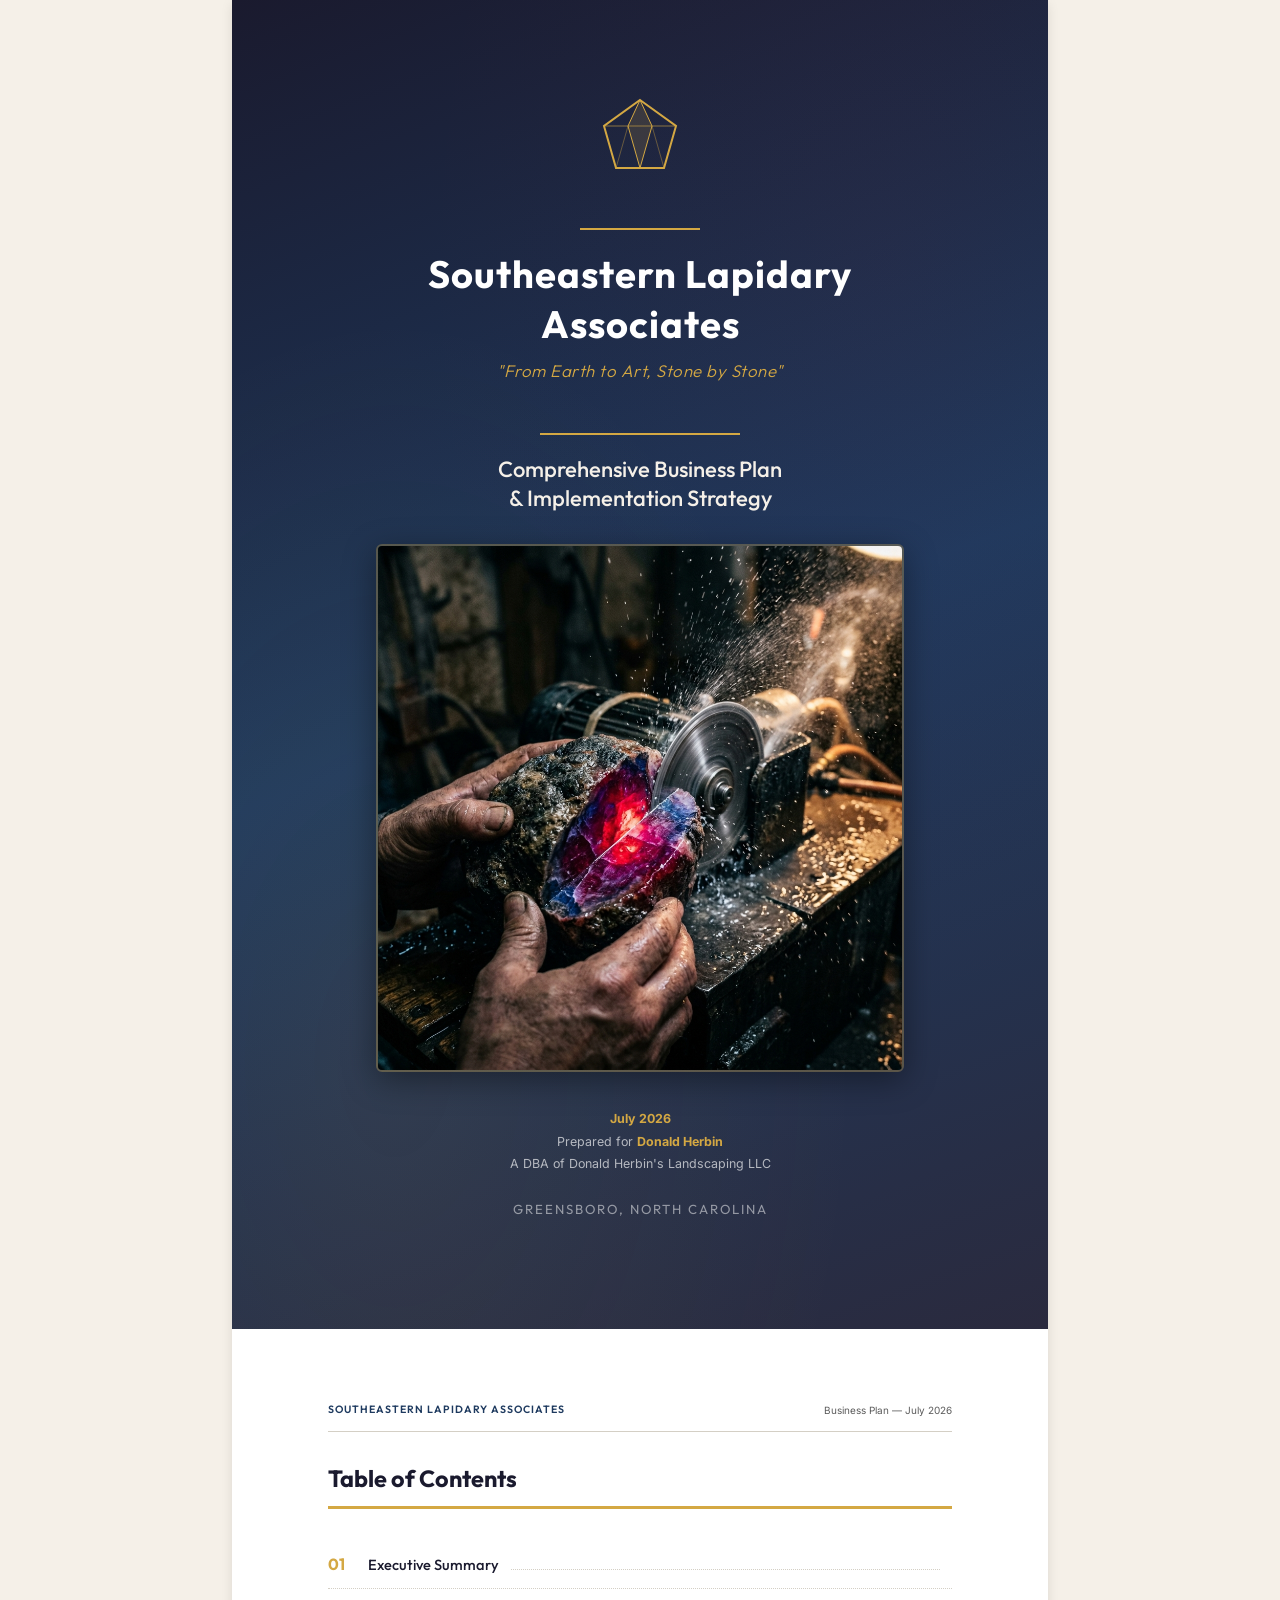
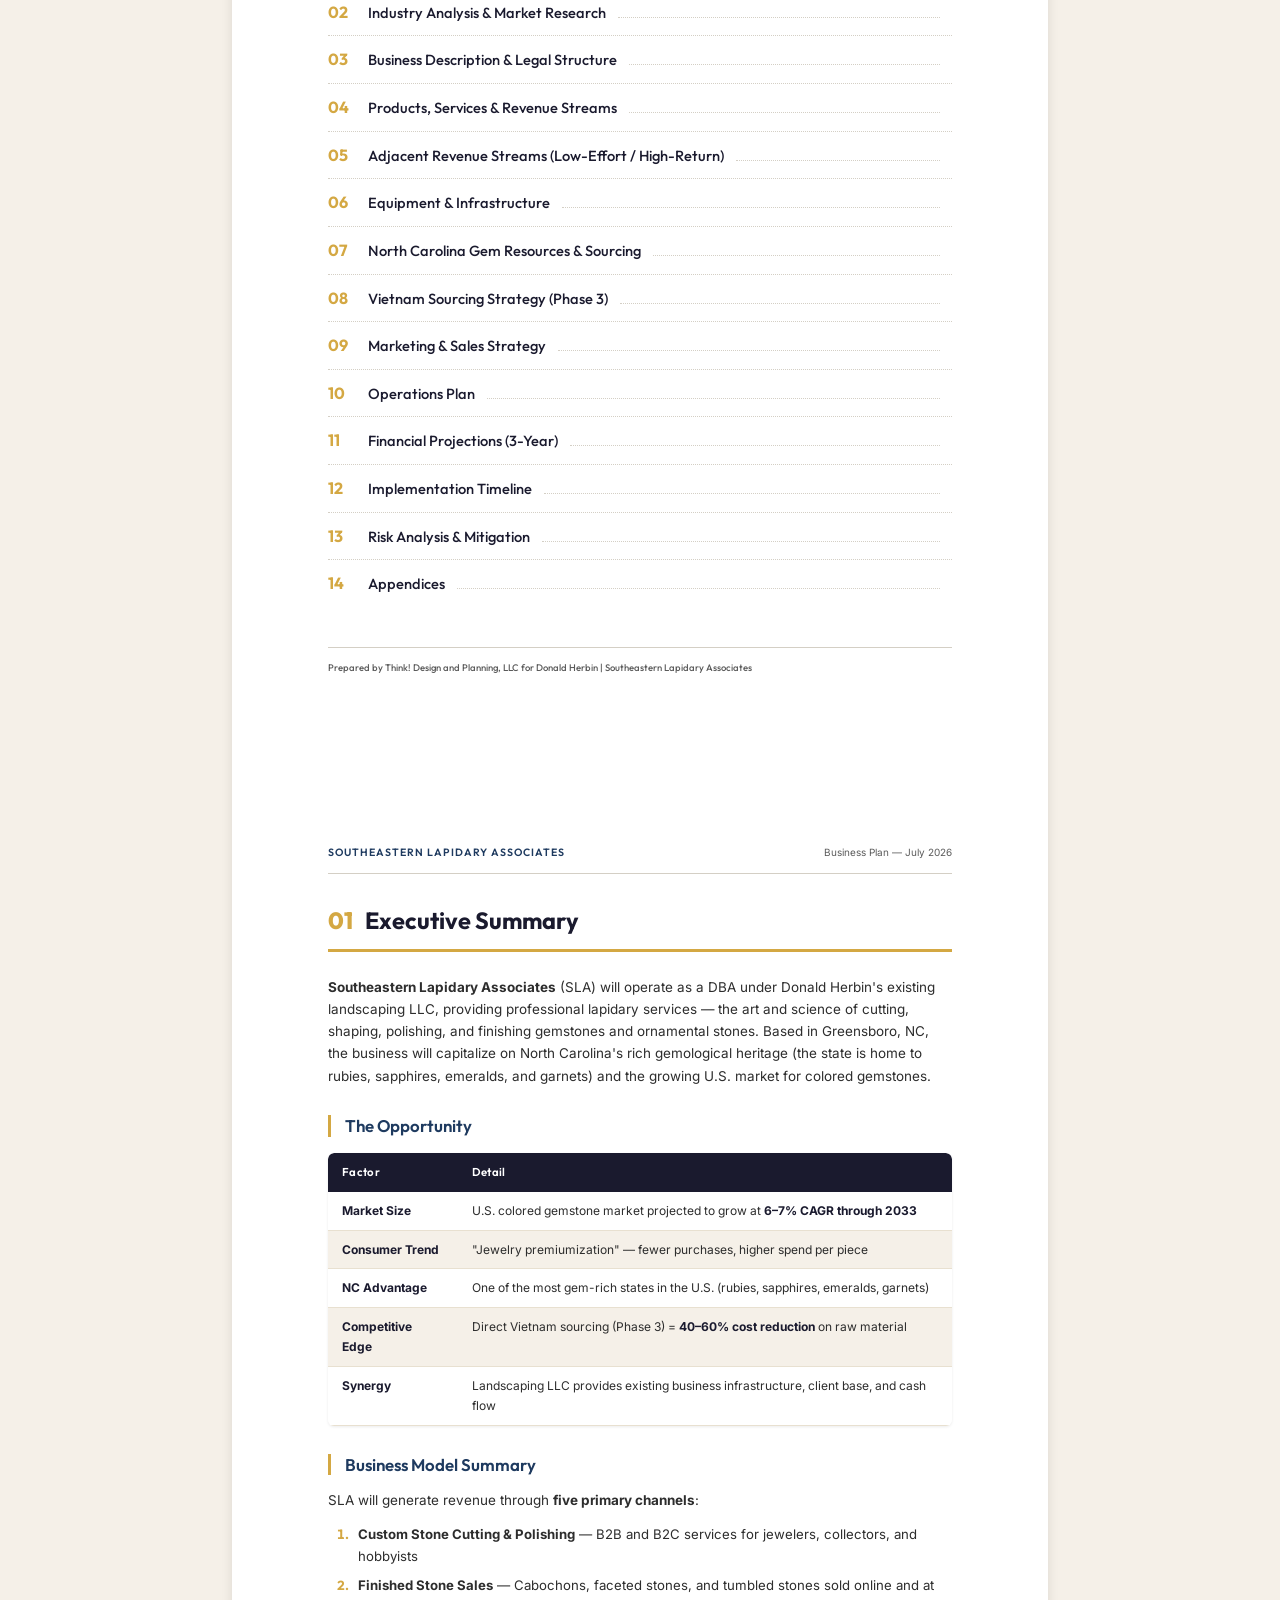
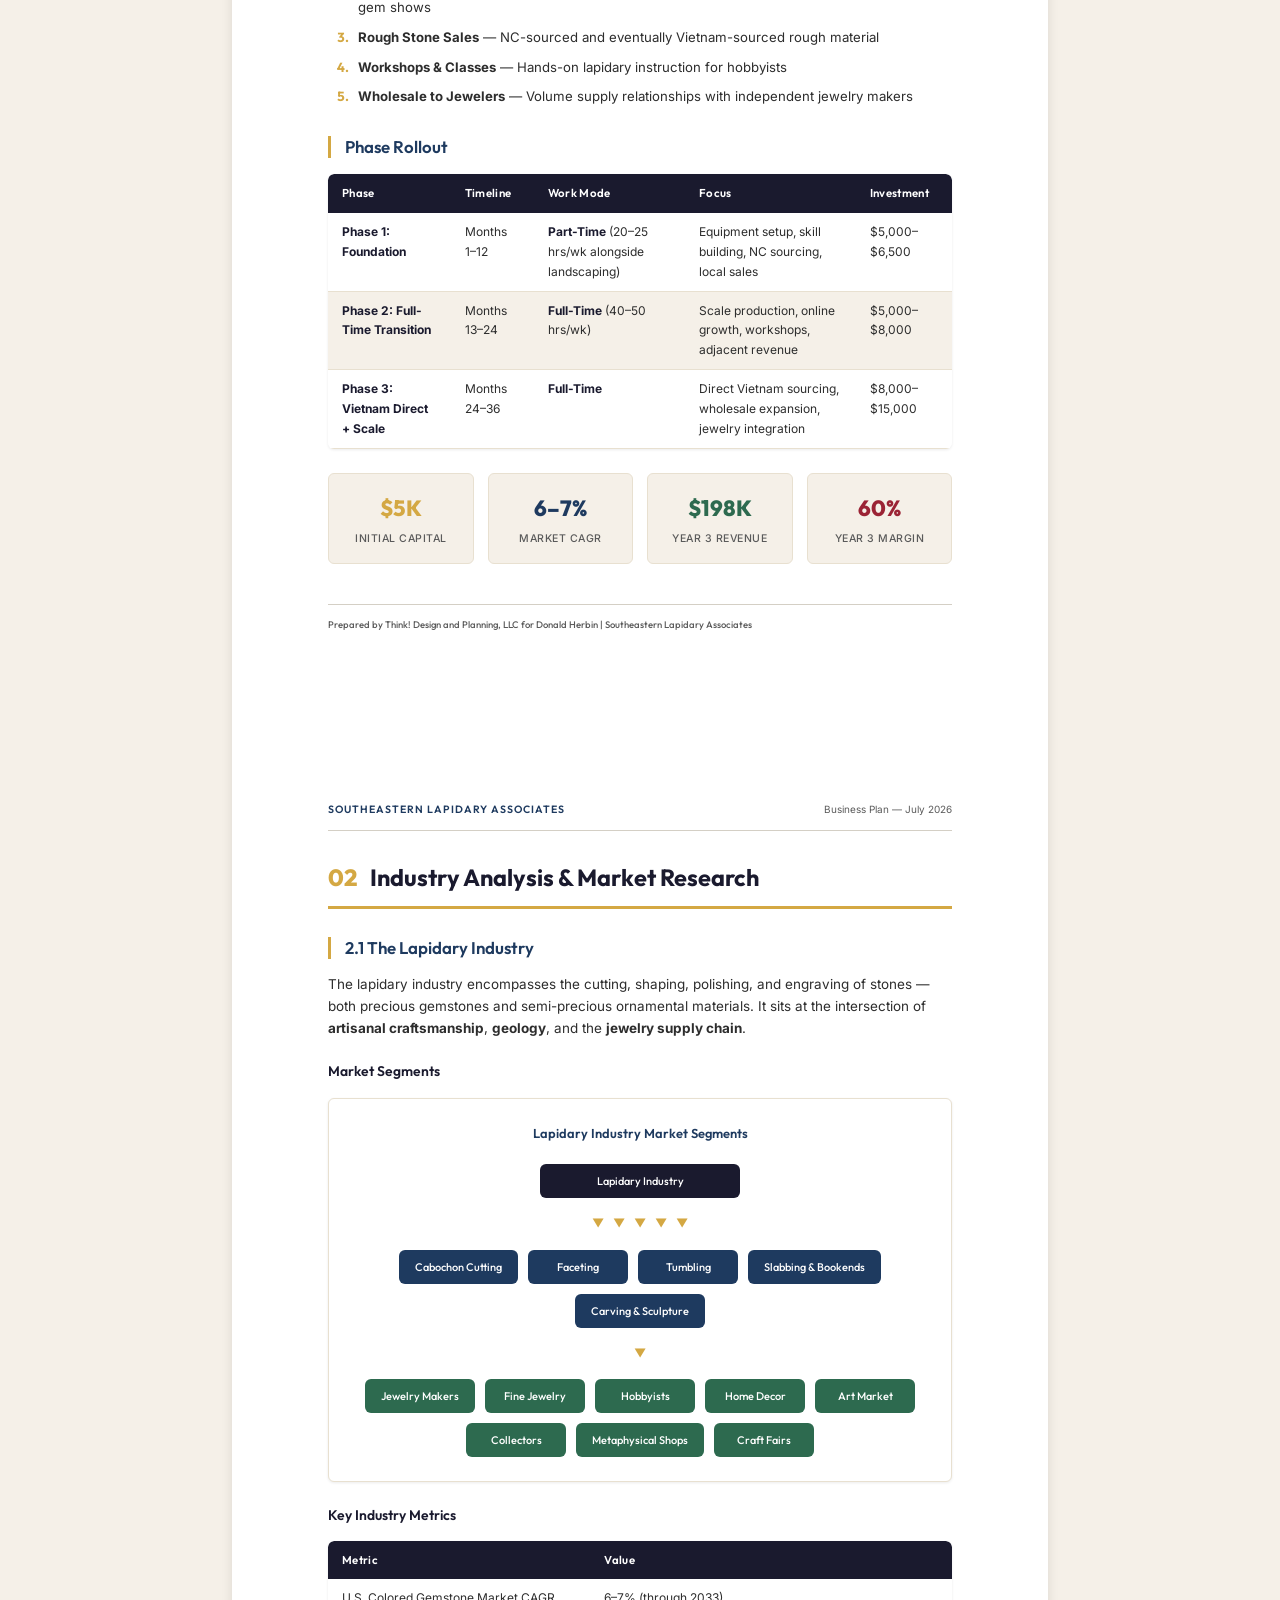
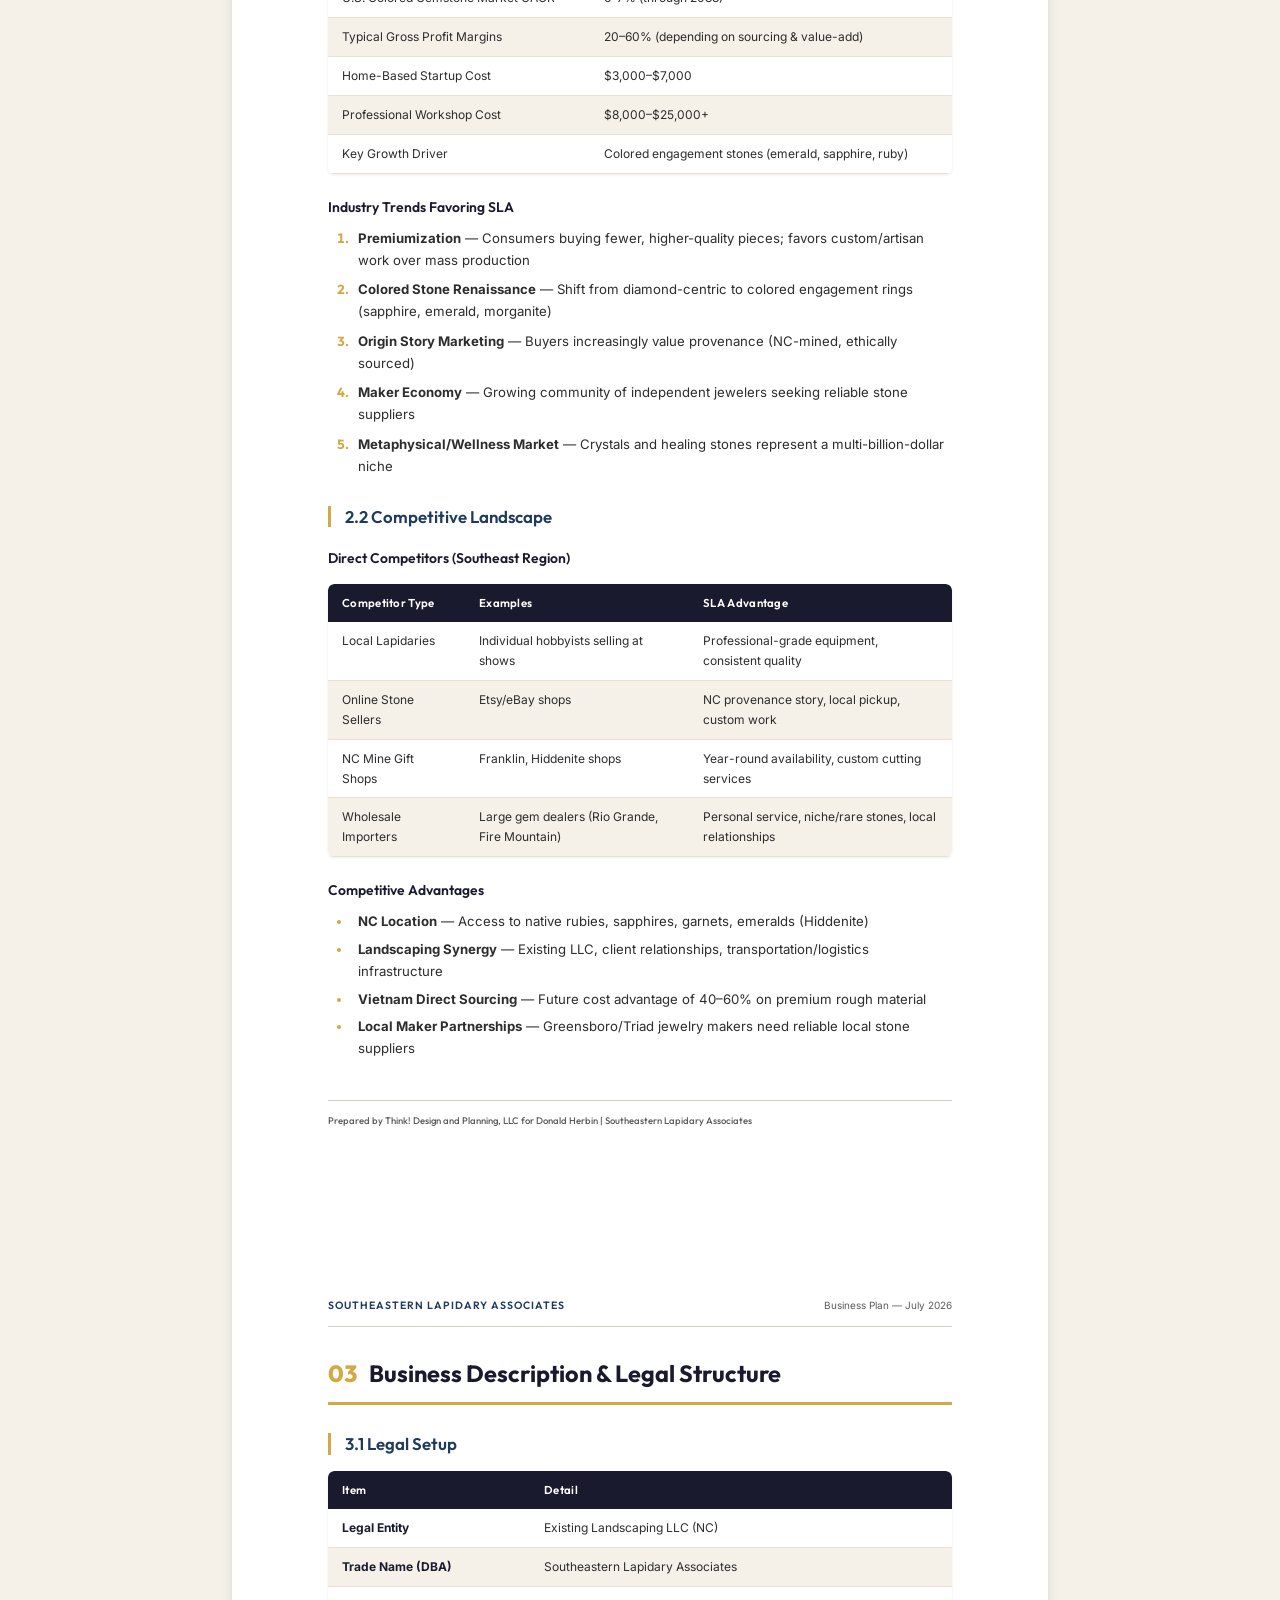
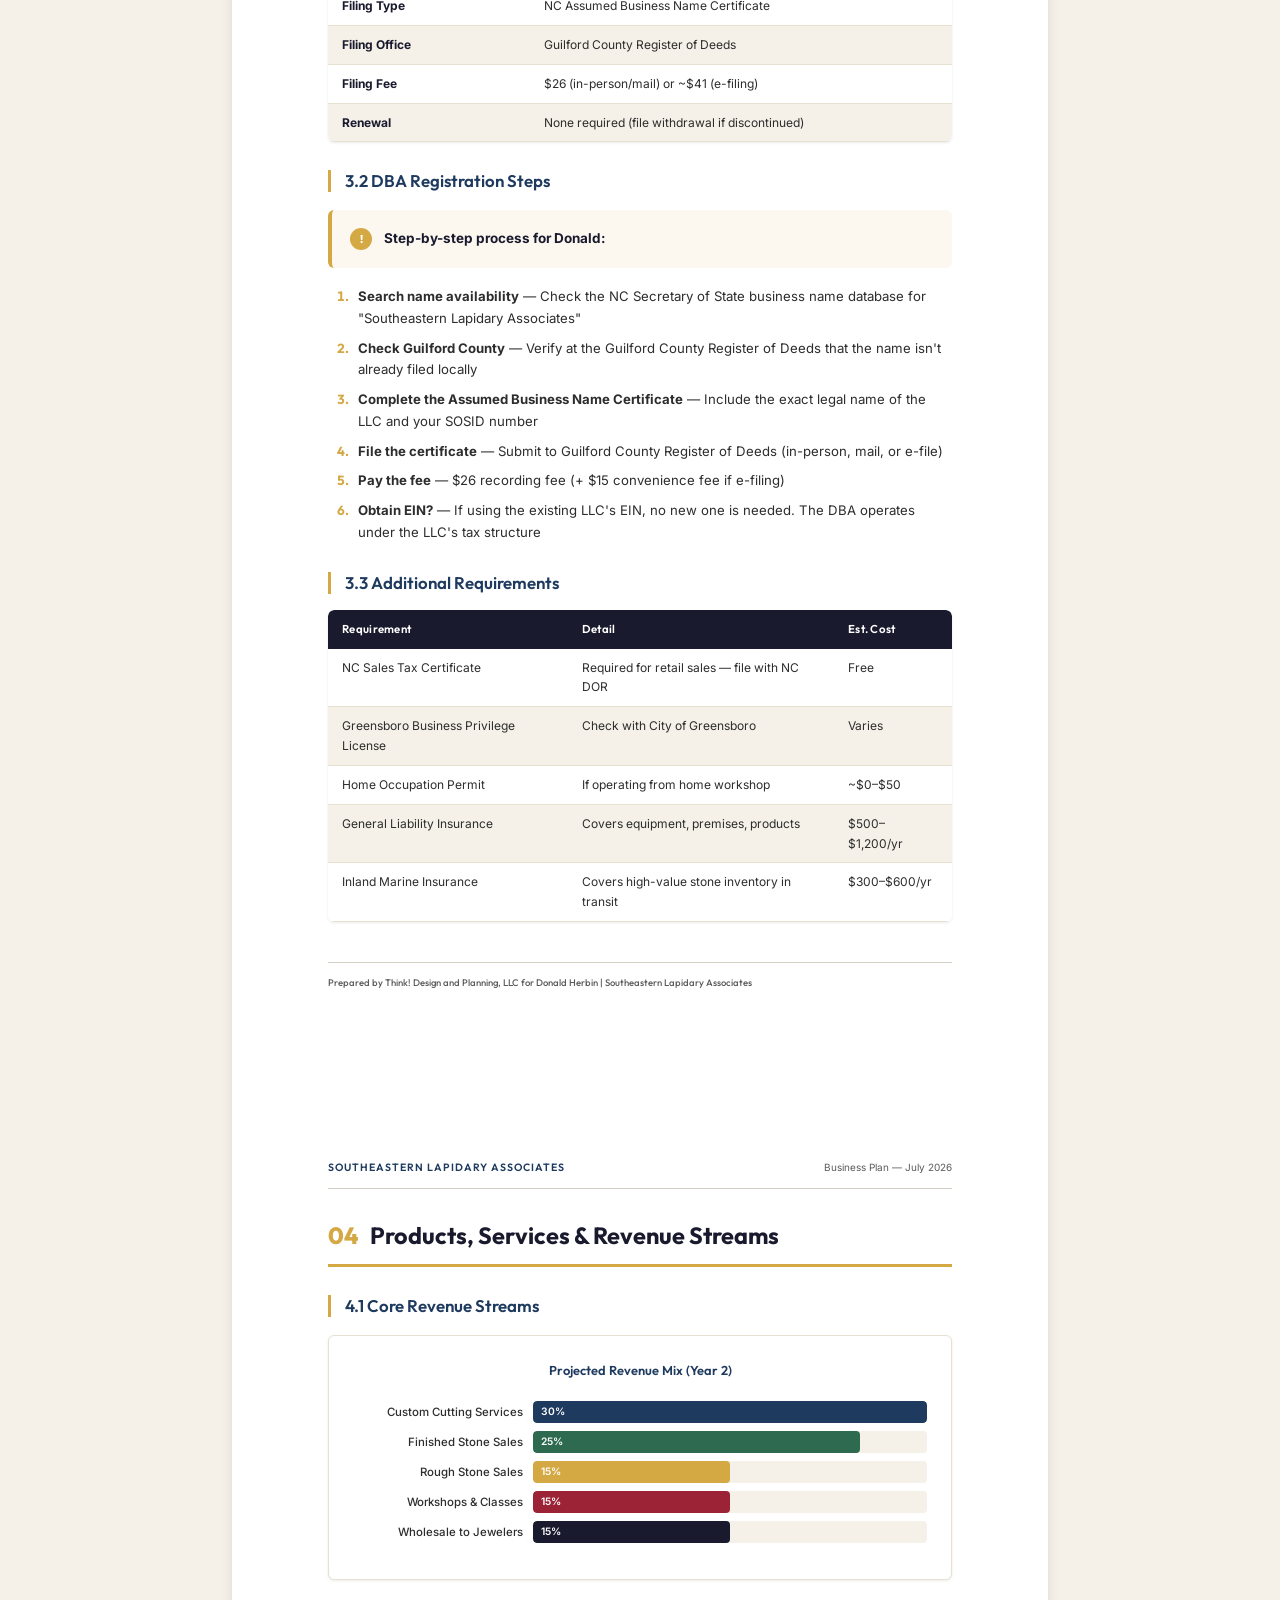
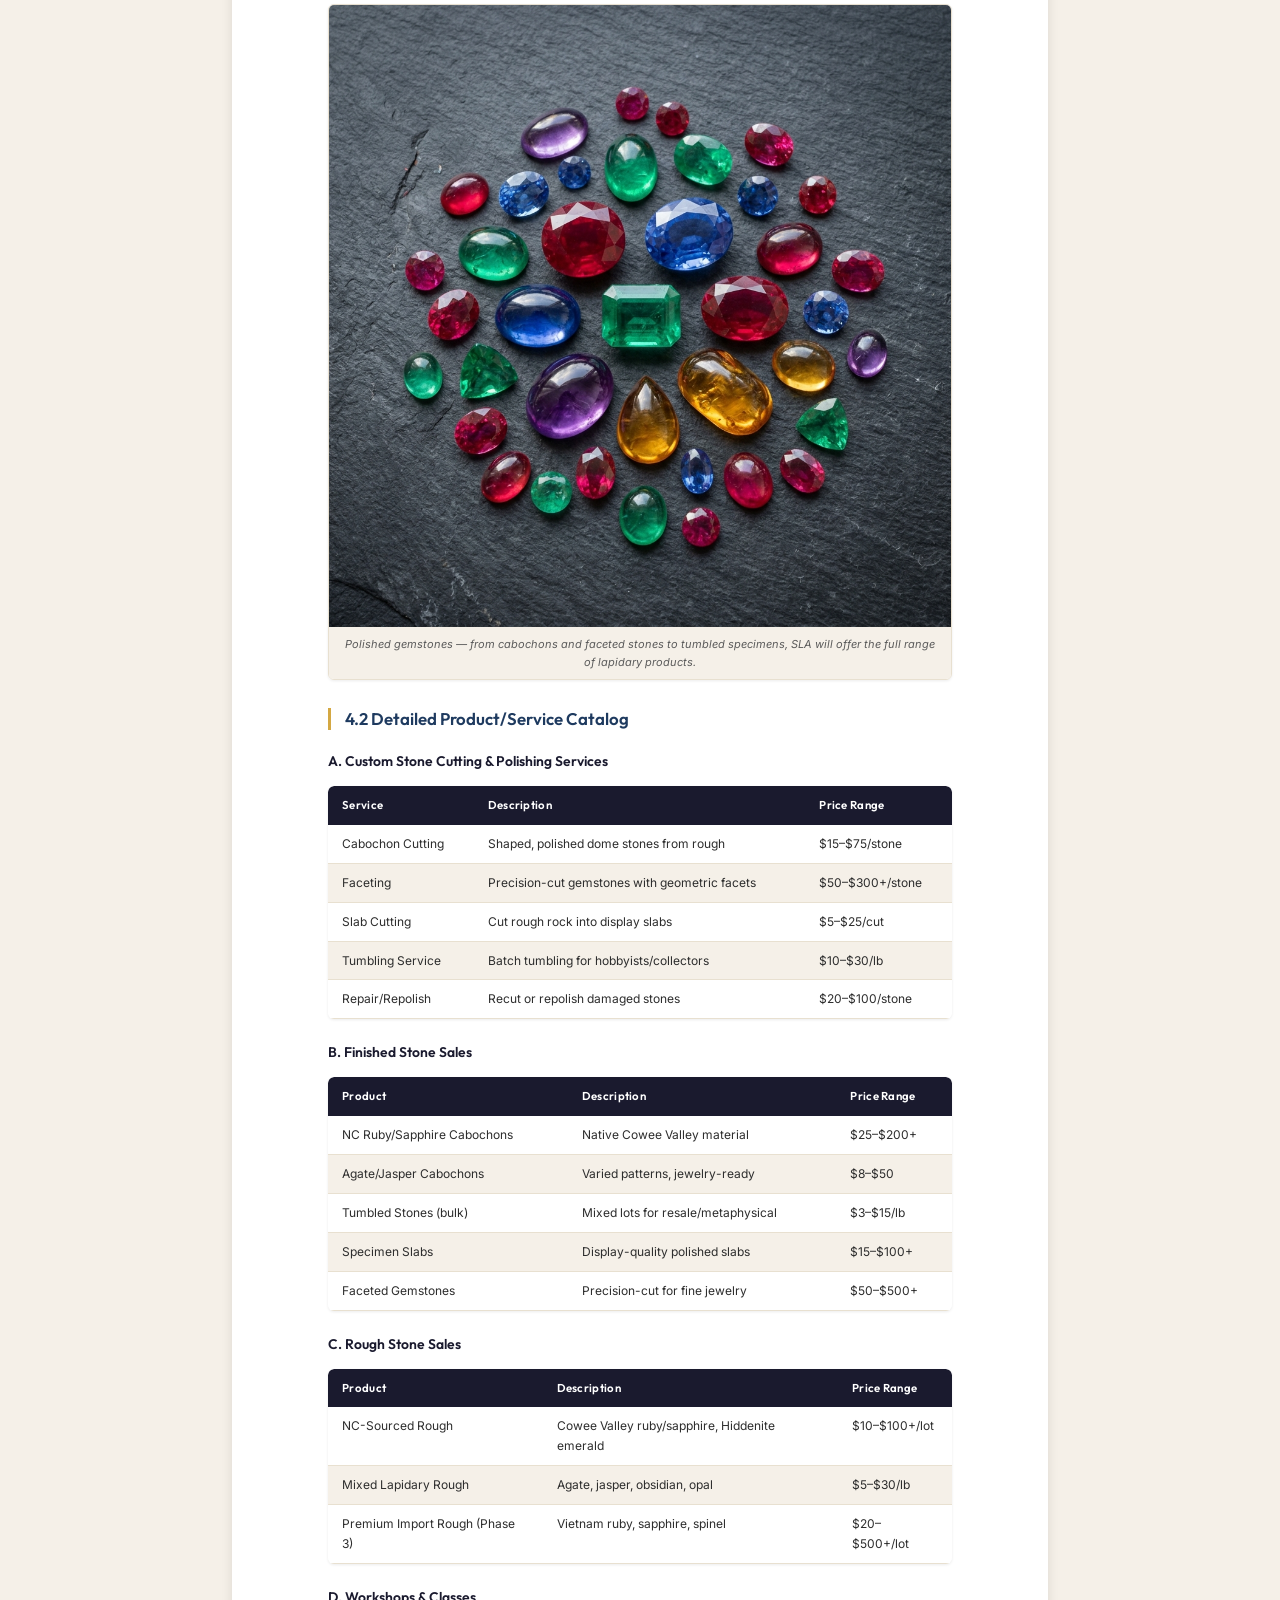
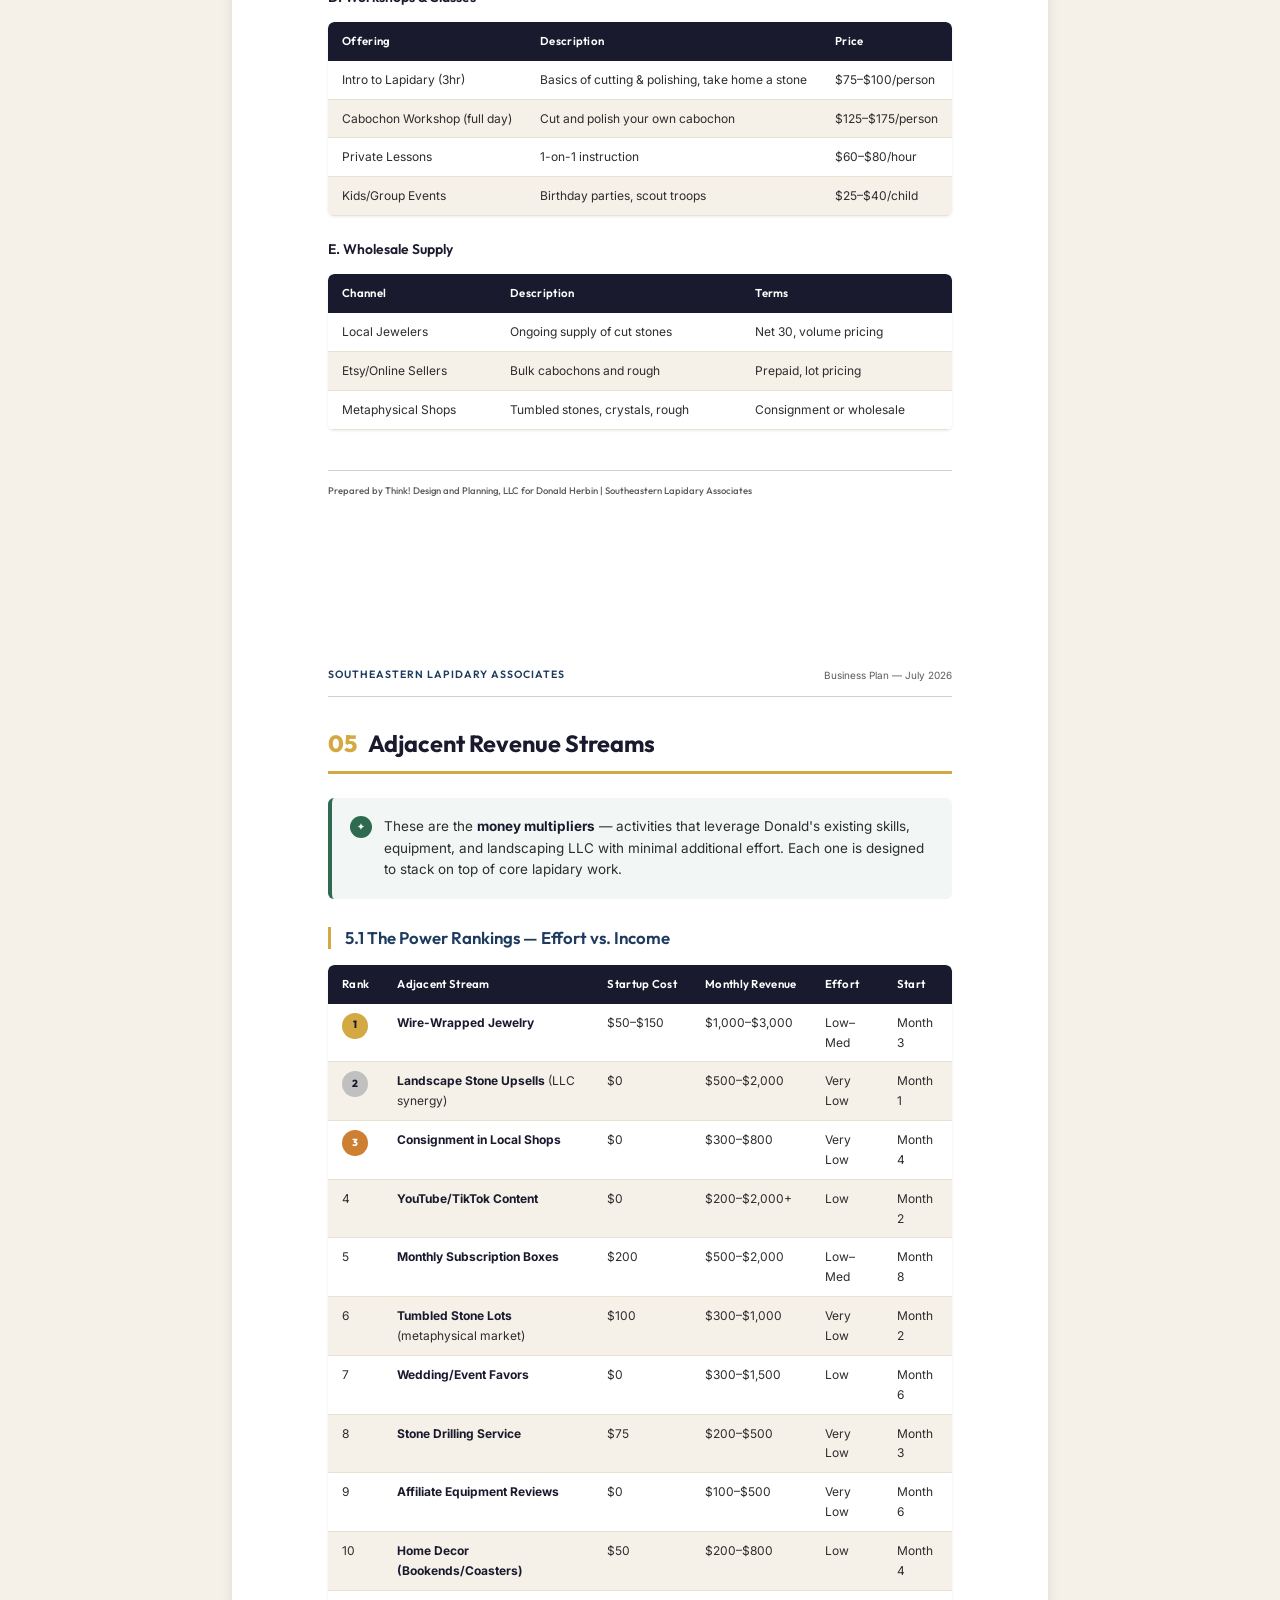
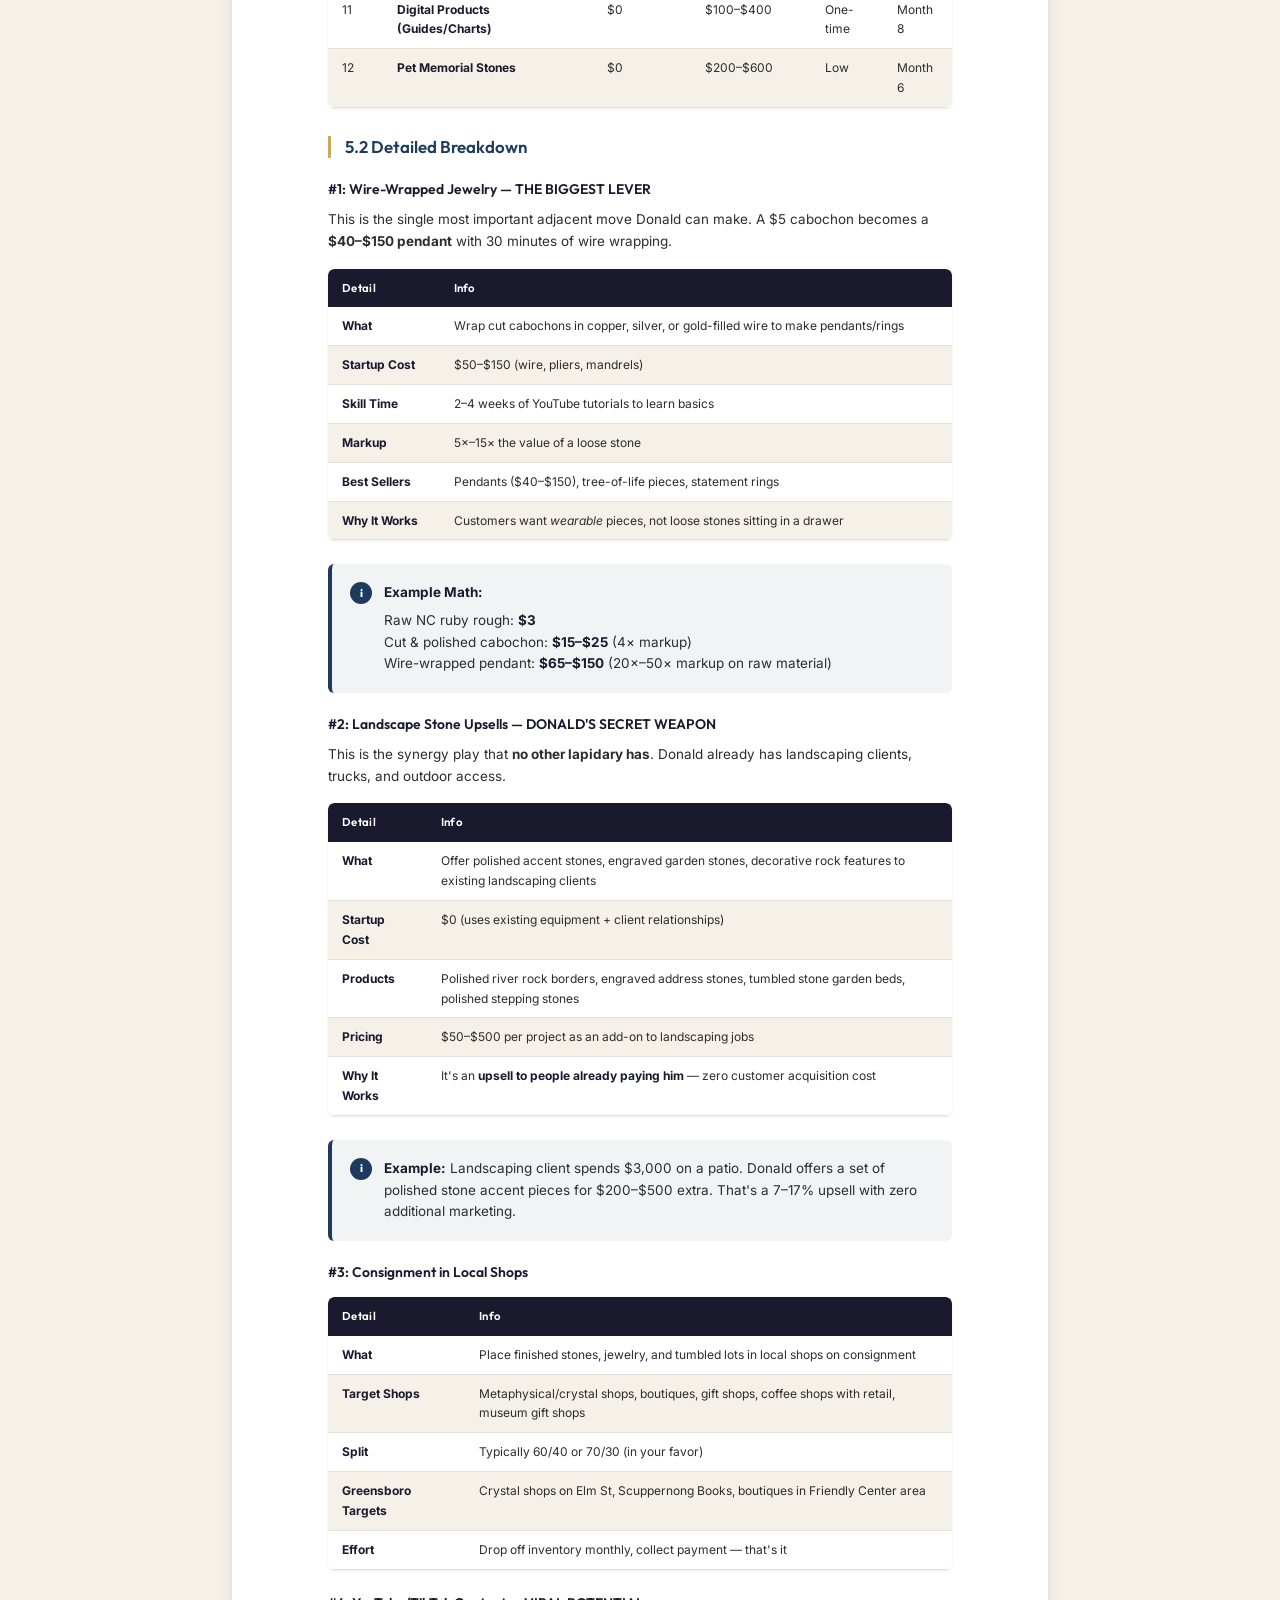
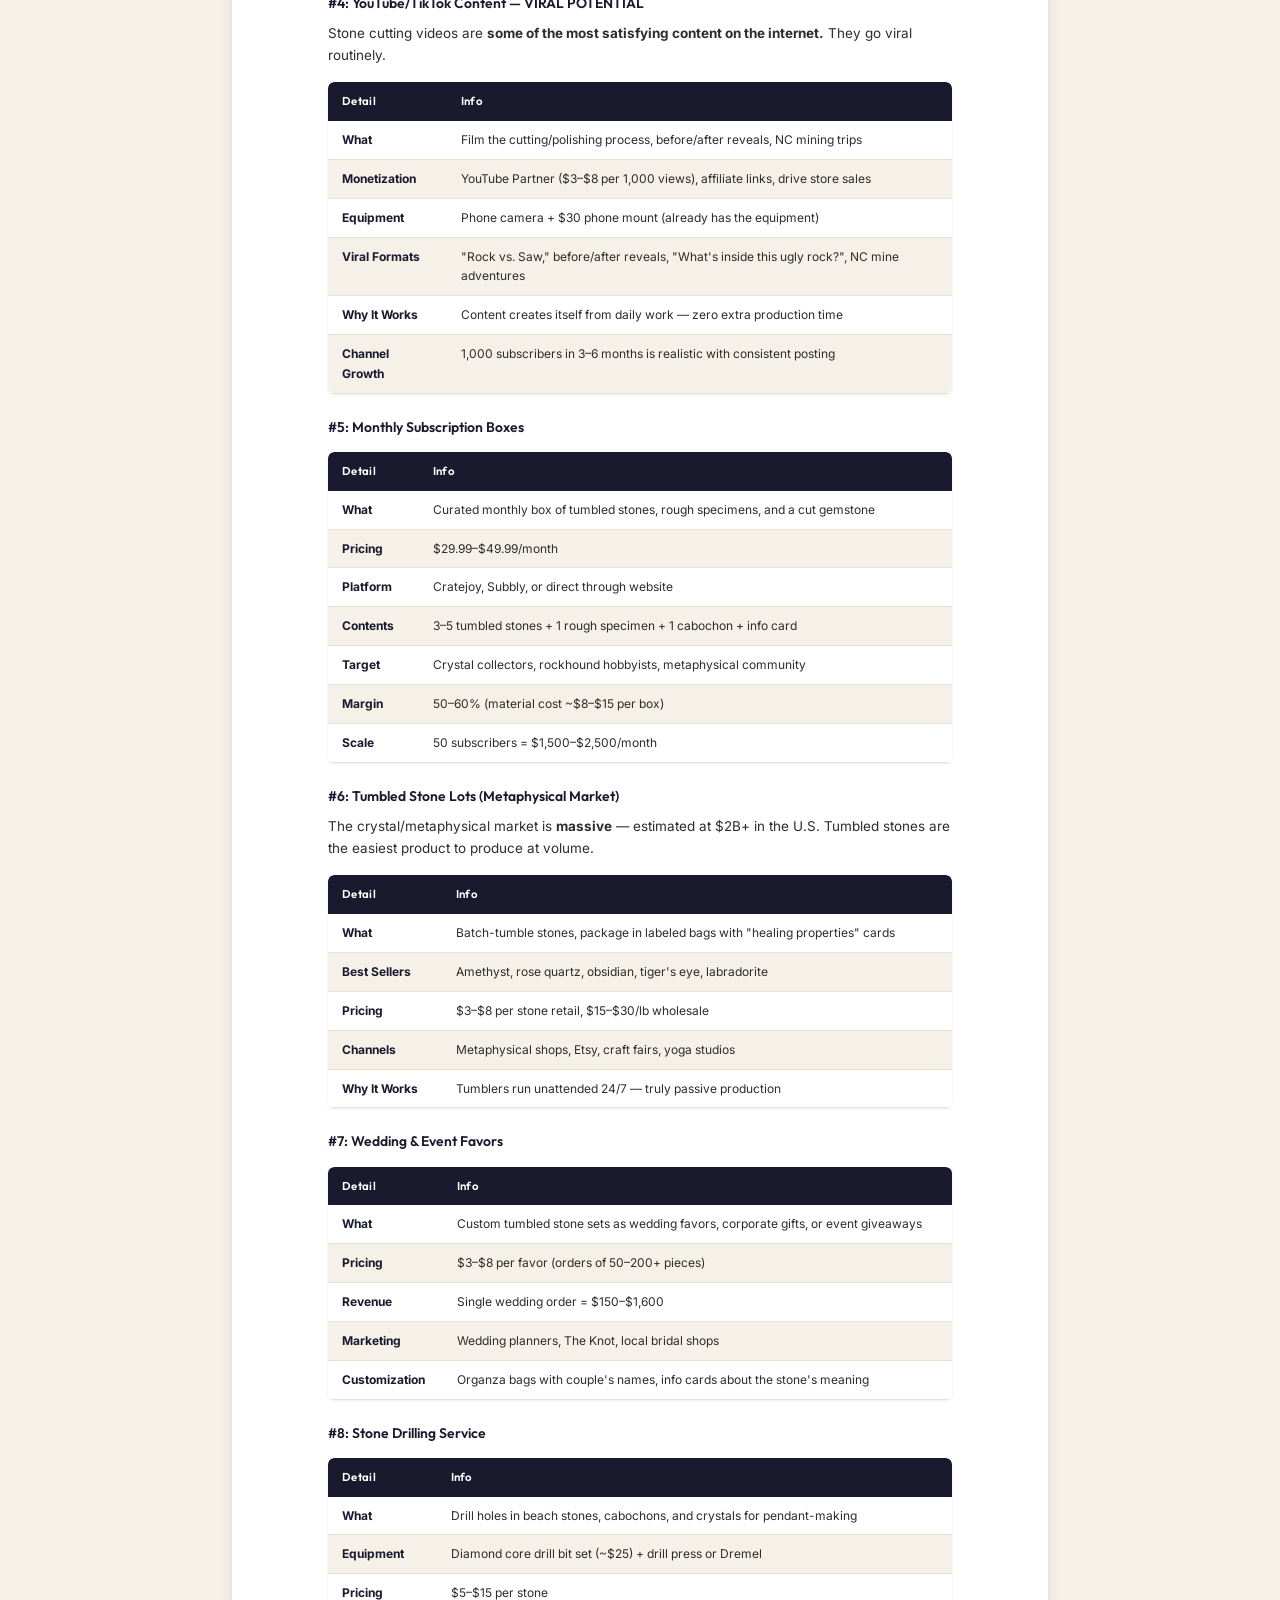
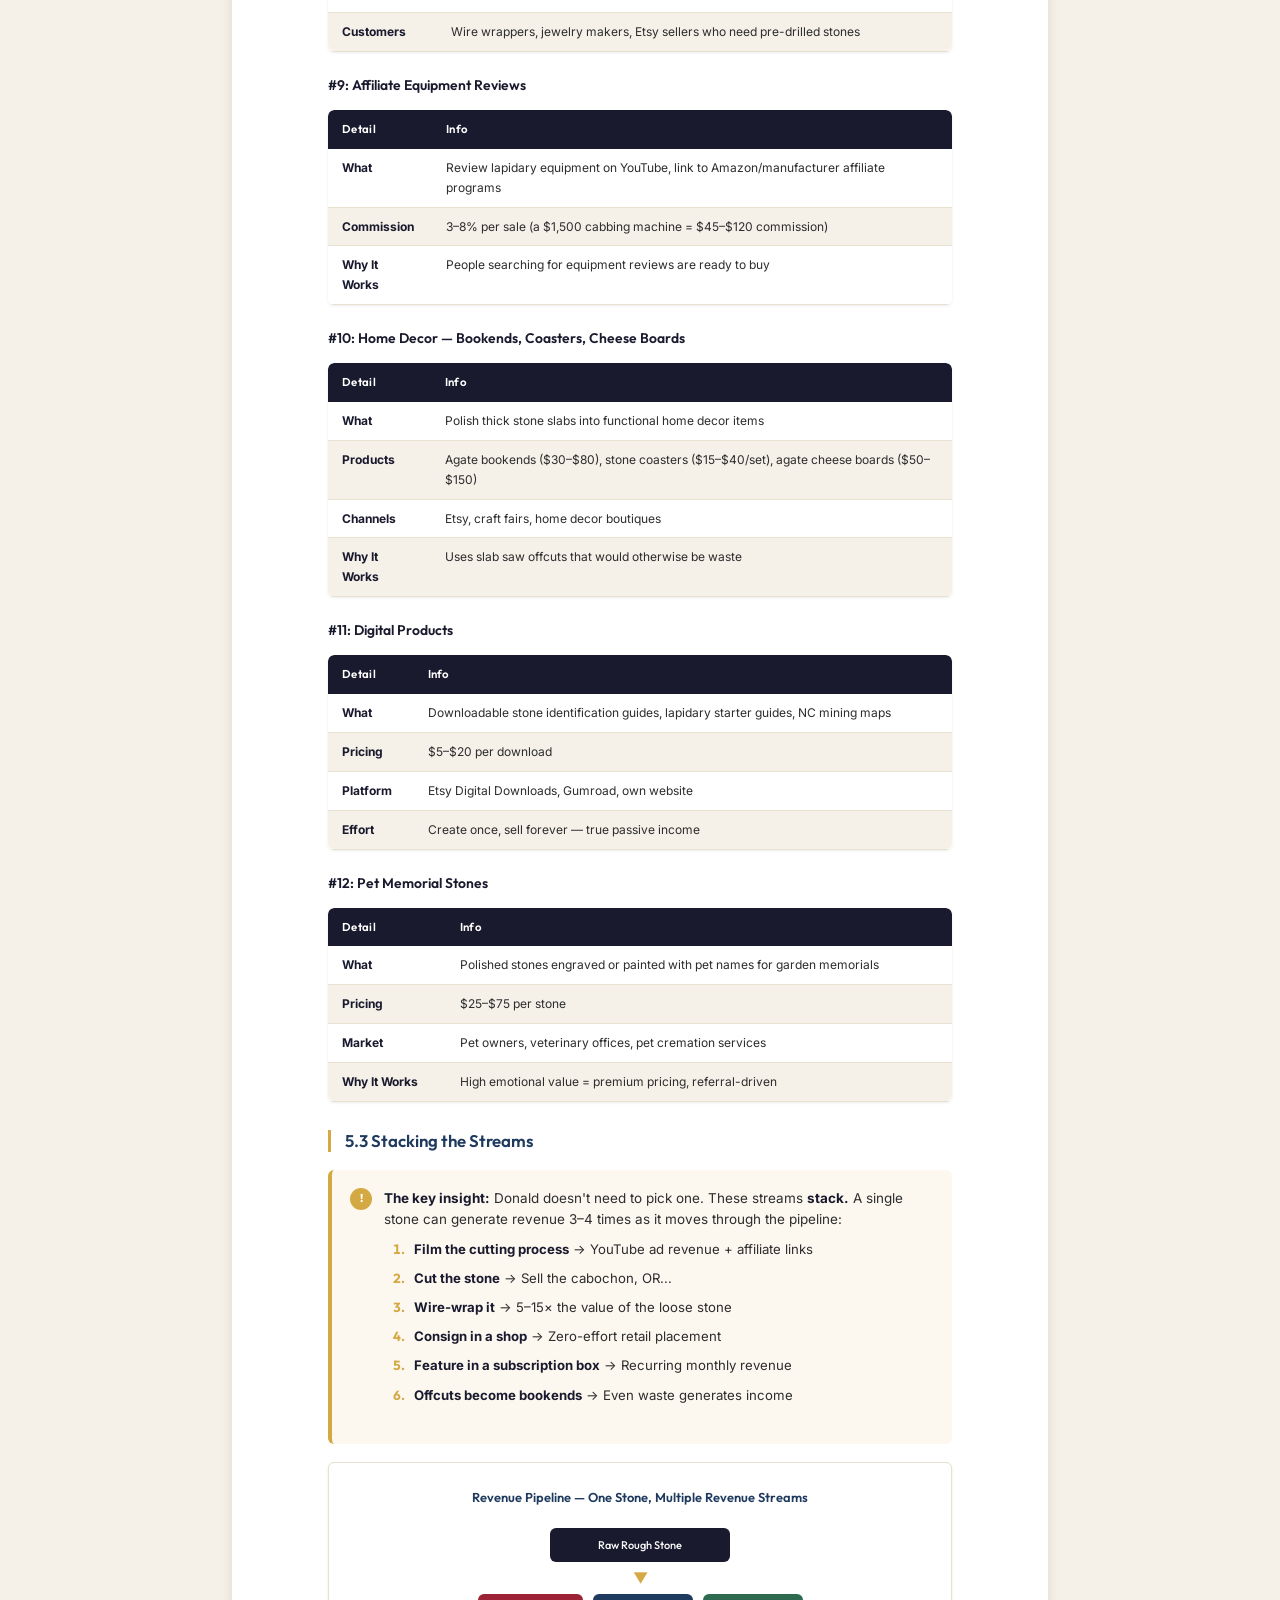
==== business-plan-document.html @ 98638608 "SLA V2: Full e-commerce platform with stone shop, merch store, trilingual i18n (EN/ES/VI), video her" ====
<!DOCTYPE html>
<html lang="en">
<head>
<meta charset="UTF-8">
<meta name="viewport" content="width=device-width, initial-scale=1.0">
<title>Southeastern Lapidary Associates — Comprehensive Business Plan</title>
<link rel="preconnect" href="https://fonts.googleapis.com">
<link rel="preconnect" href="https://fonts.gstatic.com" crossorigin>
<link href="https://fonts.googleapis.com/css2?family=Outfit:wght@300;400;500;600;700;800&family=Inter:wght@300;400;500;600;700&display=swap" rel="stylesheet">
<style>
/* ============================================================
   DESIGN TOKENS
   ============================================================ */
:root {
  --color-charcoal: #1a1a2e;
  --color-charcoal-light: #2a2a3e;
  --color-gold: #d4a843;
  --color-gold-light: #e8c96a;
  --color-gold-muted: rgba(212,168,67,0.12);
  --color-ruby: #9b2335;
  --color-ruby-light: #c73e52;
  --color-emerald: #2d6a4f;
  --color-emerald-light: #40916c;
  --color-sapphire: #1e3a5f;
  --color-sapphire-light: #2c5282;
  --color-cream: #f5f0e8;
  --color-cream-dark: #e8e0d0;
  --color-text: #2d2d2d;
  --color-text-light: #5a5a5a;
  --color-white: #ffffff;
  --color-border: #d4cfc5;
  --font-heading: 'Outfit', sans-serif;
  --font-body: 'Inter', sans-serif;
  --radius: 6px;
  --shadow-sm: 0 1px 3px rgba(0,0,0,0.08);
  --shadow-md: 0 4px 12px rgba(0,0,0,0.1);
}

/* ============================================================
   RESET & BASE
   ============================================================ */
*, *::before, *::after { box-sizing: border-box; margin: 0; padding: 0; }

html {
  font-size: 11pt;
  -webkit-print-color-adjust: exact;
  print-color-adjust: exact;
}

body {
  font-family: var(--font-body);
  color: var(--color-text);
  background: var(--color-cream);
  line-height: 1.65;
  counter-reset: page-counter;
}

/* ============================================================
   PAGE CONTAINER (screen)
   ============================================================ */
.page-container {
  max-width: 8.5in;
  margin: 0 auto;
  background: var(--color-white);
  box-shadow: var(--shadow-md);
}

/* ============================================================
   COVER PAGE
   ============================================================ */
.cover-page {
  min-height: 100vh;
  display: flex;
  flex-direction: column;
  justify-content: center;
  align-items: center;
  background: linear-gradient(160deg, var(--color-charcoal) 0%, var(--color-sapphire) 50%, var(--color-charcoal-light) 100%);
  color: var(--color-white);
  text-align: center;
  padding: 1in;
  position: relative;
  overflow: hidden;
}

.cover-page::before {
  content: '';
  position: absolute;
  top: 0; left: 0; right: 0; bottom: 0;
  background: 
    radial-gradient(ellipse at 20% 80%, rgba(212,168,67,0.08) 0%, transparent 50%),
    radial-gradient(ellipse at 80% 20%, rgba(155,35,53,0.06) 0%, transparent 50%);
  pointer-events: none;
}

.cover-diamond {
  width: 80px;
  height: 80px;
  margin-bottom: 32px;
  position: relative;
  z-index: 1;
}

.cover-diamond svg {
  width: 100%;
  height: 100%;
}

.cover-line {
  width: 120px;
  height: 2px;
  background: var(--color-gold);
  margin: 20px auto;
  position: relative;
  z-index: 1;
}

.cover-line-wide {
  width: 200px;
}

.cover-company {
  font-family: var(--font-heading);
  font-size: 2.6rem;
  font-weight: 700;
  letter-spacing: 1px;
  color: var(--color-white);
  margin-bottom: 8px;
  position: relative;
  z-index: 1;
}

.cover-tagline {
  font-family: var(--font-heading);
  font-size: 1.15rem;
  font-weight: 300;
  color: var(--color-gold);
  font-style: italic;
  letter-spacing: 0.5px;
  margin-bottom: 28px;
  position: relative;
  z-index: 1;
}

.cover-title {
  font-family: var(--font-heading);
  font-size: 1.5rem;
  font-weight: 500;
  color: var(--color-cream);
  margin-bottom: 32px;
  position: relative;
  z-index: 1;
}

.cover-image-wrapper {
  width: 100%;
  max-width: 5.5in;
  border-radius: var(--radius);
  overflow: hidden;
  box-shadow: 0 8px 32px rgba(0,0,0,0.4);
  margin-bottom: 36px;
  position: relative;
  z-index: 1;
  border: 2px solid rgba(212,168,67,0.3);
}

.cover-image-wrapper img {
  width: 100%;
  display: block;
  height: auto;
}

.cover-meta {
  font-family: var(--font-body);
  font-size: 0.85rem;
  color: rgba(255,255,255,0.65);
  line-height: 1.8;
  position: relative;
  z-index: 1;
}

.cover-meta strong {
  color: var(--color-gold);
}

.cover-location {
  font-family: var(--font-heading);
  font-size: 0.9rem;
  color: rgba(255,255,255,0.5);
  letter-spacing: 2px;
  text-transform: uppercase;
  margin-top: 24px;
  position: relative;
  z-index: 1;
}

/* ============================================================
   CONTENT PAGES
   ============================================================ */
.content-page {
  padding: 0.75in 1in 1in 1in;
  position: relative;
}

/* Running header */
.page-header {
  display: flex;
  justify-content: space-between;
  align-items: center;
  padding-bottom: 12px;
  border-bottom: 1px solid var(--color-border);
  margin-bottom: 32px;
}

.page-header-company {
  font-family: var(--font-heading);
  font-size: 0.72rem;
  font-weight: 600;
  color: var(--color-sapphire);
  letter-spacing: 1px;
  text-transform: uppercase;
}

.page-header-doc {
  font-family: var(--font-body);
  font-size: 0.68rem;
  color: var(--color-text-light);
}

/* ============================================================
   TYPOGRAPHY
   ============================================================ */
h1, h2, h3, h4, h5, h6 {
  font-family: var(--font-heading);
  color: var(--color-charcoal);
  line-height: 1.3;
}

.section-title {
  font-size: 1.6rem;
  font-weight: 700;
  color: var(--color-charcoal);
  padding-bottom: 12px;
  border-bottom: 3px solid var(--color-gold);
  margin-bottom: 24px;
  position: relative;
}

.section-title .section-num {
  color: var(--color-gold);
  font-weight: 800;
  margin-right: 8px;
}

.subsection-title {
  font-size: 1.15rem;
  font-weight: 600;
  color: var(--color-sapphire);
  margin-top: 28px;
  margin-bottom: 14px;
  padding-left: 14px;
  border-left: 3px solid var(--color-gold);
}

.subsubsection-title {
  font-size: 0.95rem;
  font-weight: 600;
  color: var(--color-charcoal);
  margin-top: 22px;
  margin-bottom: 10px;
}

p {
  margin-bottom: 12px;
  font-size: 0.92rem;
}

/* ============================================================
   TABLE OF CONTENTS
   ============================================================ */
.toc-page {
  padding: 0.75in 1in 1in 1in;
}

.toc-title {
  font-family: var(--font-heading);
  font-size: 1.6rem;
  font-weight: 700;
  color: var(--color-charcoal);
  padding-bottom: 12px;
  border-bottom: 3px solid var(--color-gold);
  margin-bottom: 32px;
}

.toc-list {
  list-style: none;
}

.toc-list li {
  border-bottom: 1px dotted var(--color-border);
  padding: 10px 0;
}

.toc-list li:last-child {
  border-bottom: none;
}

.toc-list a {
  display: flex;
  align-items: baseline;
  text-decoration: none;
  color: var(--color-text);
  transition: color 0.2s;
}

.toc-list a:hover {
  color: var(--color-sapphire);
}

.toc-num {
  font-family: var(--font-heading);
  font-weight: 700;
  font-size: 1.1rem;
  color: var(--color-gold);
  min-width: 40px;
}

.toc-label {
  font-family: var(--font-heading);
  font-weight: 500;
  font-size: 1rem;
  color: var(--color-charcoal);
}

.toc-dots {
  flex: 1;
  border-bottom: 1px dotted var(--color-border);
  margin: 0 12px;
  min-width: 20px;
}

/* ============================================================
   TABLES
   ============================================================ */
.data-table {
  width: 100%;
  border-collapse: collapse;
  margin: 16px 0 24px 0;
  font-size: 0.82rem;
  border-radius: var(--radius);
  overflow: hidden;
  box-shadow: var(--shadow-sm);
}

.data-table thead th {
  background: var(--color-charcoal);
  color: var(--color-white);
  font-family: var(--font-heading);
  font-weight: 600;
  font-size: 0.78rem;
  text-align: left;
  padding: 10px 14px;
  letter-spacing: 0.3px;
  white-space: nowrap;
}

.data-table thead th:first-child {
  border-radius: var(--radius) 0 0 0;
}

.data-table thead th:last-child {
  border-radius: 0 var(--radius) 0 0;
}

.data-table tbody td {
  padding: 9px 14px;
  border-bottom: 1px solid var(--color-cream-dark);
  vertical-align: top;
}

.data-table tbody tr:nth-child(even) {
  background: var(--color-cream);
}

.data-table tbody tr:nth-child(odd) {
  background: var(--color-white);
}

.data-table tbody tr:last-child td:first-child {
  border-radius: 0 0 0 var(--radius);
}

.data-table tbody tr:last-child td:last-child {
  border-radius: 0 0 var(--radius) 0;
}

.data-table strong {
  color: var(--color-charcoal);
}

/* Financial highlight row */
.data-table .total-row td {
  background: var(--color-gold-muted);
  font-weight: 700;
  border-top: 2px solid var(--color-gold);
  color: var(--color-charcoal);
}

/* ============================================================
   CALLOUT BOXES
   ============================================================ */
.callout {
  padding: 18px 20px;
  border-radius: var(--radius);
  margin: 18px 0;
  font-size: 0.85rem;
  line-height: 1.6;
  position: relative;
  padding-left: 52px;
}

.callout::before {
  position: absolute;
  left: 18px;
  top: 18px;
  width: 22px;
  height: 22px;
  display: flex;
  align-items: center;
  justify-content: center;
  border-radius: 50%;
  font-family: var(--font-heading);
  font-weight: 800;
  font-size: 0.75rem;
  color: var(--color-white);
}

.callout-note {
  background: rgba(30,58,95,0.06);
  border-left: 4px solid var(--color-sapphire);
}
.callout-note::before {
  content: 'i';
  background: var(--color-sapphire);
}

.callout-tip {
  background: rgba(45,106,79,0.06);
  border-left: 4px solid var(--color-emerald);
}
.callout-tip::before {
  content: '✦';
  font-size: 0.6rem;
  background: var(--color-emerald);
}

.callout-important {
  background: rgba(212,168,67,0.08);
  border-left: 4px solid var(--color-gold);
}
.callout-important::before {
  content: '!';
  background: var(--color-gold);
}

.callout-warning {
  background: rgba(155,35,53,0.06);
  border-left: 4px solid var(--color-ruby);
}
.callout-warning::before {
  content: '!';
  background: var(--color-ruby);
}

.callout-caution {
  background: rgba(155,35,53,0.08);
  border-left: 4px solid var(--color-ruby);
}
.callout-caution::before {
  content: '!!';
  font-size: 0.6rem;
  background: var(--color-ruby);
}

.callout p { margin-bottom: 6px; }
.callout p:last-child { margin-bottom: 0; }
.callout strong { color: var(--color-charcoal); }

/* ============================================================
   LISTS
   ============================================================ */
.content-list {
  margin: 12px 0 20px 24px;
  font-size: 0.9rem;
}

.content-list li {
  margin-bottom: 6px;
  padding-left: 6px;
}

.content-list li::marker {
  color: var(--color-gold);
  font-weight: 700;
}

.numbered-list {
  margin: 12px 0 20px 24px;
  font-size: 0.9rem;
}

.numbered-list li {
  margin-bottom: 8px;
  padding-left: 6px;
}

.numbered-list li::marker {
  color: var(--color-gold);
  font-weight: 700;
  font-family: var(--font-heading);
}

/* ============================================================
   VISUAL DIAGRAMS (CSS-only replacements for Mermaid)
   ============================================================ */
.diagram-box {
  background: var(--color-white);
  border: 1px solid var(--color-cream-dark);
  border-radius: var(--radius);
  padding: 24px;
  margin: 18px 0 24px;
  box-shadow: var(--shadow-sm);
}

.diagram-title {
  font-family: var(--font-heading);
  font-weight: 600;
  font-size: 0.88rem;
  color: var(--color-sapphire);
  text-align: center;
  margin-bottom: 20px;
}

/* Pie chart (CSS) */
.pie-chart-container {
  display: flex;
  align-items: flex-start;
  gap: 28px;
  flex-wrap: wrap;
  justify-content: center;
}

.pie-legend {
  list-style: none;
  font-size: 0.8rem;
}

.pie-legend li {
  display: flex;
  align-items: center;
  gap: 8px;
  margin-bottom: 8px;
}

.pie-swatch {
  width: 14px;
  height: 14px;
  border-radius: 3px;
  flex-shrink: 0;
}

/* Revenue bar chart */
.bar-chart {
  display: flex;
  flex-direction: column;
  gap: 8px;
  margin: 12px 0;
}

.bar-row {
  display: flex;
  align-items: center;
  gap: 10px;
}

.bar-label {
  font-size: 0.78rem;
  font-weight: 500;
  min-width: 170px;
  text-align: right;
  color: var(--color-text);
}

.bar-track {
  flex: 1;
  height: 22px;
  background: var(--color-cream);
  border-radius: 4px;
  overflow: hidden;
  position: relative;
}

.bar-fill {
  height: 100%;
  border-radius: 4px;
  display: flex;
  align-items: center;
  padding-left: 8px;
  font-size: 0.7rem;
  font-weight: 600;
  color: var(--color-white);
  white-space: nowrap;
  transition: width 0.3s;
}

.bar-value {
  font-size: 0.78rem;
  font-weight: 600;
  min-width: 60px;
  color: var(--color-charcoal);
}

/* Flow diagram nodes */
.flow-diagram {
  display: flex;
  flex-direction: column;
  align-items: center;
  gap: 4px;
}

.flow-row {
  display: flex;
  gap: 10px;
  flex-wrap: wrap;
  justify-content: center;
}

.flow-node {
  padding: 8px 16px;
  border-radius: var(--radius);
  font-family: var(--font-heading);
  font-size: 0.75rem;
  font-weight: 500;
  text-align: center;
  min-width: 100px;
}

.flow-node-primary {
  background: var(--color-charcoal);
  color: var(--color-white);
}

.flow-node-secondary {
  background: var(--color-sapphire);
  color: var(--color-white);
}

.flow-node-accent {
  background: var(--color-emerald);
  color: var(--color-white);
}

.flow-node-gold {
  background: var(--color-gold);
  color: var(--color-charcoal);
}

.flow-node-ruby {
  background: var(--color-ruby);
  color: var(--color-white);
}

.flow-arrow {
  font-size: 1.2rem;
  color: var(--color-gold);
  font-weight: 700;
}

.flow-arrow-down {
  font-size: 1rem;
  color: var(--color-gold);
  font-weight: 700;
}

/* Tree diagram */
.tree-diagram {
  display: flex;
  flex-direction: column;
  gap: 16px;
}

.tree-level {
  display: flex;
  gap: 10px;
  flex-wrap: wrap;
  justify-content: center;
}

.tree-connector {
  text-align: center;
  color: var(--color-gold);
  font-size: 0.8rem;
  font-weight: 700;
}

/* ============================================================
   SECTION IMAGE
   ============================================================ */
.section-image {
  width: 100%;
  border-radius: var(--radius);
  overflow: hidden;
  margin: 18px 0;
  box-shadow: var(--shadow-sm);
  border: 1px solid var(--color-cream-dark);
}

.section-image img {
  width: 100%;
  display: block;
  height: auto;
}

.section-image-caption {
  font-size: 0.75rem;
  color: var(--color-text-light);
  font-style: italic;
  text-align: center;
  padding: 8px 12px;
  background: var(--color-cream);
}

/* ============================================================
   CODE / FORMULA BLOCKS
   ============================================================ */
.formula-block {
  background: var(--color-charcoal);
  color: var(--color-gold-light);
  padding: 18px 22px;
  border-radius: var(--radius);
  font-family: 'Courier New', Courier, monospace;
  font-size: 0.82rem;
  line-height: 1.7;
  margin: 16px 0;
  overflow-x: auto;
}

/* ============================================================
   CHECKLIST
   ============================================================ */
.checklist {
  list-style: none;
  margin: 12px 0 20px 0;
  font-size: 0.88rem;
}

.checklist li {
  display: flex;
  align-items: flex-start;
  gap: 10px;
  margin-bottom: 8px;
  padding: 6px 0;
}

.check-box {
  width: 16px;
  height: 16px;
  border: 2px solid var(--color-gold);
  border-radius: 3px;
  flex-shrink: 0;
  margin-top: 2px;
}

/* ============================================================
   RANK BADGE
   ============================================================ */
.rank-badge {
  display: inline-flex;
  align-items: center;
  justify-content: center;
  width: 26px;
  height: 26px;
  border-radius: 50%;
  font-family: var(--font-heading);
  font-weight: 800;
  font-size: 0.7rem;
  flex-shrink: 0;
}

.rank-1 { background: var(--color-gold); color: var(--color-charcoal); }
.rank-2 { background: #c0c0c0; color: var(--color-charcoal); }
.rank-3 { background: #cd7f32; color: var(--color-white); }

/* ============================================================
   TIMELINE
   ============================================================ */
.timeline {
  position: relative;
  padding-left: 28px;
  margin: 20px 0;
}

.timeline::before {
  content: '';
  position: absolute;
  left: 8px;
  top: 0;
  bottom: 0;
  width: 3px;
  background: linear-gradient(to bottom, var(--color-gold), var(--color-emerald));
  border-radius: 2px;
}

.timeline-item {
  position: relative;
  margin-bottom: 18px;
  padding-left: 20px;
}

.timeline-item::before {
  content: '';
  position: absolute;
  left: -23px;
  top: 6px;
  width: 12px;
  height: 12px;
  border-radius: 50%;
  background: var(--color-gold);
  border: 2px solid var(--color-white);
  box-shadow: 0 0 0 2px var(--color-gold);
}

.timeline-month {
  font-family: var(--font-heading);
  font-weight: 700;
  font-size: 0.85rem;
  color: var(--color-sapphire);
  margin-bottom: 4px;
}

.timeline-detail {
  font-size: 0.84rem;
  color: var(--color-text);
}

/* ============================================================
   PAGE FOOTER
   ============================================================ */
.page-footer {
  border-top: 1px solid var(--color-border);
  padding-top: 12px;
  margin-top: 40px;
  display: flex;
  justify-content: space-between;
  align-items: center;
  font-size: 0.65rem;
  color: var(--color-text-light);
}

.page-footer-brand {
  font-family: var(--font-heading);
  font-weight: 500;
}

/* ============================================================
   SECTION BREAK UTILITY
   ============================================================ */
.section-break {
  page-break-before: always;
}

.avoid-break {
  page-break-inside: avoid;
}

/* ============================================================
   KPI CARDS
   ============================================================ */
.kpi-grid {
  display: grid;
  grid-template-columns: repeat(auto-fit, minmax(140px, 1fr));
  gap: 14px;
  margin: 18px 0;
}

.kpi-card {
  background: var(--color-cream);
  border-radius: var(--radius);
  padding: 16px;
  text-align: center;
  border: 1px solid var(--color-cream-dark);
}

.kpi-value {
  font-family: var(--font-heading);
  font-size: 1.5rem;
  font-weight: 800;
  color: var(--color-sapphire);
}

.kpi-value.gold { color: var(--color-gold); }
.kpi-value.emerald { color: var(--color-emerald); }
.kpi-value.ruby { color: var(--color-ruby); }

.kpi-label {
  font-size: 0.72rem;
  font-weight: 500;
  color: var(--color-text-light);
  margin-top: 4px;
  text-transform: uppercase;
  letter-spacing: 0.5px;
}

/* ============================================================
   PRINT STYLES
   ============================================================ */
@media print {
  html { font-size: 10.5pt; }

  body {
    background: white;
  }

  @page {
    size: letter;
    margin: 0.75in 0.85in 0.85in 0.85in;
    @bottom-center {
      content: counter(page);
      font-family: 'Inter', sans-serif;
      font-size: 8pt;
      color: #999;
    }
  }

  .page-container {
    max-width: none;
    box-shadow: none;
  }

  .cover-page {
    min-height: auto;
    height: 100vh;
    page-break-after: always;
  }

  .toc-page {
    page-break-after: always;
  }

  .section-break {
    page-break-before: always;
  }

  .avoid-break {
    page-break-inside: avoid;
  }

  .data-table {
    page-break-inside: auto;
  }

  .data-table tr {
    page-break-inside: avoid;
  }

  .callout {
    page-break-inside: avoid;
  }

  .kpi-grid {
    page-break-inside: avoid;
  }

  .diagram-box {
    page-break-inside: avoid;
  }

  .no-print { display: none; }
}

/* ============================================================
   RESPONSIVE (screen preview)
   ============================================================ */
@media screen and (max-width: 700px) {
  .content-page, .toc-page {
    padding: 24px;
  }
  .cover-page {
    padding: 32px 24px;
  }
  .cover-company {
    font-size: 1.6rem;
  }
  .kpi-grid {
    grid-template-columns: repeat(2, 1fr);
  }
  .bar-label {
    min-width: 100px;
    font-size: 0.7rem;
  }
}
</style>
</head>
<body>
<div class="page-container">

<!-- ============================================================
     COVER PAGE
     ============================================================ -->
<div class="cover-page">
  <div class="cover-diamond">
    <svg viewBox="0 0 80 80" fill="none" xmlns="http://www.w3.org/2000/svg">
      <polygon points="40,4 76,30 64,72 16,72 4,30" stroke="#d4a843" stroke-width="2" fill="none"/>
      <polygon points="40,4 52,30 40,72 28,30" fill="rgba(212,168,67,0.15)" stroke="#d4a843" stroke-width="1"/>
      <line x1="4" y1="30" x2="76" y2="30" stroke="#d4a843" stroke-width="1" opacity="0.6"/>
      <line x1="28" y1="30" x2="16" y2="72" stroke="#d4a843" stroke-width="1" opacity="0.4"/>
      <line x1="52" y1="30" x2="64" y2="72" stroke="#d4a843" stroke-width="1" opacity="0.4"/>
    </svg>
  </div>

  <div class="cover-line"></div>

  <h1 class="cover-company">Southeastern Lapidary Associates</h1>
  <p class="cover-tagline">"From Earth to Art, Stone by Stone"</p>

  <div class="cover-line cover-line-wide"></div>

  <h2 class="cover-title">Comprehensive Business Plan<br>&amp; Implementation Strategy</h2>

  <div class="cover-image-wrapper">
    <img src="assets/images/hero-stone-cutting.png" alt="Professional stone cutting and lapidary work">
  </div>

  <div class="cover-meta">
    <strong>July 2026</strong><br>
    Prepared for <strong>Donald Herbin</strong><br>
    A DBA of Donald Herbin's Landscaping LLC<br>
  </div>

  <p class="cover-location">Greensboro, North Carolina</p>
</div>


<!-- ============================================================
     TABLE OF CONTENTS
     ============================================================ -->
<div class="toc-page section-break">
  <div class="page-header">
    <span class="page-header-company">Southeastern Lapidary Associates</span>
    <span class="page-header-doc">Business Plan &mdash; July 2026</span>
  </div>

  <h2 class="toc-title">Table of Contents</h2>

  <ol class="toc-list">
    <li><a href="#sec-1"><span class="toc-num">01</span><span class="toc-label">Executive Summary</span><span class="toc-dots"></span></a></li>
    <li><a href="#sec-2"><span class="toc-num">02</span><span class="toc-label">Industry Analysis &amp; Market Research</span><span class="toc-dots"></span></a></li>
    <li><a href="#sec-3"><span class="toc-num">03</span><span class="toc-label">Business Description &amp; Legal Structure</span><span class="toc-dots"></span></a></li>
    <li><a href="#sec-4"><span class="toc-num">04</span><span class="toc-label">Products, Services &amp; Revenue Streams</span><span class="toc-dots"></span></a></li>
    <li><a href="#sec-5"><span class="toc-num">05</span><span class="toc-label">Adjacent Revenue Streams (Low-Effort / High-Return)</span><span class="toc-dots"></span></a></li>
    <li><a href="#sec-6"><span class="toc-num">06</span><span class="toc-label">Equipment &amp; Infrastructure</span><span class="toc-dots"></span></a></li>
    <li><a href="#sec-7"><span class="toc-num">07</span><span class="toc-label">North Carolina Gem Resources &amp; Sourcing</span><span class="toc-dots"></span></a></li>
    <li><a href="#sec-8"><span class="toc-num">08</span><span class="toc-label">Vietnam Sourcing Strategy (Phase 3)</span><span class="toc-dots"></span></a></li>
    <li><a href="#sec-9"><span class="toc-num">09</span><span class="toc-label">Marketing &amp; Sales Strategy</span><span class="toc-dots"></span></a></li>
    <li><a href="#sec-10"><span class="toc-num">10</span><span class="toc-label">Operations Plan</span><span class="toc-dots"></span></a></li>
    <li><a href="#sec-11"><span class="toc-num">11</span><span class="toc-label">Financial Projections (3-Year)</span><span class="toc-dots"></span></a></li>
    <li><a href="#sec-12"><span class="toc-num">12</span><span class="toc-label">Implementation Timeline</span><span class="toc-dots"></span></a></li>
    <li><a href="#sec-13"><span class="toc-num">13</span><span class="toc-label">Risk Analysis &amp; Mitigation</span><span class="toc-dots"></span></a></li>
    <li><a href="#sec-14"><span class="toc-num">14</span><span class="toc-label">Appendices</span><span class="toc-dots"></span></a></li>
  </ol>

  <div class="page-footer">
    <span class="page-footer-brand">Prepared by Think! Design and Planning, LLC for Donald Herbin | Southeastern Lapidary Associates</span>
  </div>
</div>


<!-- ============================================================
     SECTION 1: EXECUTIVE SUMMARY
     ============================================================ -->
<div class="content-page section-break" id="sec-1">
  <div class="page-header">
    <span class="page-header-company">Southeastern Lapidary Associates</span>
    <span class="page-header-doc">Business Plan &mdash; July 2026</span>
  </div>

  <h2 class="section-title"><span class="section-num">01</span> Executive Summary</h2>

  <p><strong>Southeastern Lapidary Associates</strong> (SLA) will operate as a DBA under Donald Herbin's existing landscaping LLC, providing professional lapidary services &mdash; the art and science of cutting, shaping, polishing, and finishing gemstones and ornamental stones. Based in Greensboro, NC, the business will capitalize on North Carolina's rich gemological heritage (the state is home to rubies, sapphires, emeralds, and garnets) and the growing U.S. market for colored gemstones.</p>

  <h3 class="subsection-title">The Opportunity</h3>

  <table class="data-table">
    <thead>
      <tr><th>Factor</th><th>Detail</th></tr>
    </thead>
    <tbody>
      <tr><td><strong>Market Size</strong></td><td>U.S. colored gemstone market projected to grow at <strong>6&ndash;7% CAGR through 2033</strong></td></tr>
      <tr><td><strong>Consumer Trend</strong></td><td>"Jewelry premiumization" &mdash; fewer purchases, higher spend per piece</td></tr>
      <tr><td><strong>NC Advantage</strong></td><td>One of the most gem-rich states in the U.S. (rubies, sapphires, emeralds, garnets)</td></tr>
      <tr><td><strong>Competitive Edge</strong></td><td>Direct Vietnam sourcing (Phase 3) = <strong>40&ndash;60% cost reduction</strong> on raw material</td></tr>
      <tr><td><strong>Synergy</strong></td><td>Landscaping LLC provides existing business infrastructure, client base, and cash flow</td></tr>
    </tbody>
  </table>

  <h3 class="subsection-title">Business Model Summary</h3>

  <p>SLA will generate revenue through <strong>five primary channels</strong>:</p>

  <ol class="numbered-list">
    <li><strong>Custom Stone Cutting &amp; Polishing</strong> &mdash; B2B and B2C services for jewelers, collectors, and hobbyists</li>
    <li><strong>Finished Stone Sales</strong> &mdash; Cabochons, faceted stones, and tumbled stones sold online and at gem shows</li>
    <li><strong>Rough Stone Sales</strong> &mdash; NC-sourced and eventually Vietnam-sourced rough material</li>
    <li><strong>Workshops &amp; Classes</strong> &mdash; Hands-on lapidary instruction for hobbyists</li>
    <li><strong>Wholesale to Jewelers</strong> &mdash; Volume supply relationships with independent jewelry makers</li>
  </ol>

  <h3 class="subsection-title">Phase Rollout</h3>

  <table class="data-table">
    <thead>
      <tr><th>Phase</th><th>Timeline</th><th>Work Mode</th><th>Focus</th><th>Investment</th></tr>
    </thead>
    <tbody>
      <tr><td><strong>Phase 1: Foundation</strong></td><td>Months 1&ndash;12</td><td><strong>Part-Time</strong> (20&ndash;25 hrs/wk alongside landscaping)</td><td>Equipment setup, skill building, NC sourcing, local sales</td><td>$5,000&ndash;$6,500</td></tr>
      <tr><td><strong>Phase 2: Full-Time Transition</strong></td><td>Months 13&ndash;24</td><td><strong>Full-Time</strong> (40&ndash;50 hrs/wk)</td><td>Scale production, online growth, workshops, adjacent revenue</td><td>$5,000&ndash;$8,000</td></tr>
      <tr><td><strong>Phase 3: Vietnam Direct + Scale</strong></td><td>Months 24&ndash;36</td><td><strong>Full-Time</strong></td><td>Direct Vietnam sourcing, wholesale expansion, jewelry integration</td><td>$8,000&ndash;$15,000</td></tr>
    </tbody>
  </table>

  <!-- KPI snapshot -->
  <div class="kpi-grid avoid-break">
    <div class="kpi-card">
      <div class="kpi-value gold">$5K</div>
      <div class="kpi-label">Initial Capital</div>
    </div>
    <div class="kpi-card">
      <div class="kpi-value">6&ndash;7%</div>
      <div class="kpi-label">Market CAGR</div>
    </div>
    <div class="kpi-card">
      <div class="kpi-value emerald">$198K</div>
      <div class="kpi-label">Year 3 Revenue</div>
    </div>
    <div class="kpi-card">
      <div class="kpi-value ruby">60%</div>
      <div class="kpi-label">Year 3 Margin</div>
    </div>
  </div>

  <div class="page-footer">
    <span class="page-footer-brand">Prepared by Think! Design and Planning, LLC for Donald Herbin | Southeastern Lapidary Associates</span>
  </div>
</div>


<!-- ============================================================
     SECTION 2: INDUSTRY ANALYSIS & MARKET RESEARCH
     ============================================================ -->
<div class="content-page section-break" id="sec-2">
  <div class="page-header">
    <span class="page-header-company">Southeastern Lapidary Associates</span>
    <span class="page-header-doc">Business Plan &mdash; July 2026</span>
  </div>

  <h2 class="section-title"><span class="section-num">02</span> Industry Analysis &amp; Market Research</h2>

  <h3 class="subsection-title">2.1 The Lapidary Industry</h3>

  <p>The lapidary industry encompasses the cutting, shaping, polishing, and engraving of stones &mdash; both precious gemstones and semi-precious ornamental materials. It sits at the intersection of <strong>artisanal craftsmanship</strong>, <strong>geology</strong>, and the <strong>jewelry supply chain</strong>.</p>

  <h4 class="subsubsection-title">Market Segments</h4>

  <!-- Mermaid tree diagram replaced with CSS -->
  <div class="diagram-box avoid-break">
    <div class="diagram-title">Lapidary Industry Market Segments</div>
    <div class="tree-diagram">
      <div class="tree-level">
        <div class="flow-node flow-node-primary" style="min-width:200px;">Lapidary Industry</div>
      </div>
      <div class="tree-connector">&#9660; &nbsp; &#9660; &nbsp; &#9660; &nbsp; &#9660; &nbsp; &#9660;</div>
      <div class="tree-level">
        <div class="flow-node flow-node-secondary">Cabochon Cutting</div>
        <div class="flow-node flow-node-secondary">Faceting</div>
        <div class="flow-node flow-node-secondary">Tumbling</div>
        <div class="flow-node flow-node-secondary">Slabbing &amp; Bookends</div>
        <div class="flow-node flow-node-secondary">Carving &amp; Sculpture</div>
      </div>
      <div class="tree-connector">&#9660;</div>
      <div class="tree-level">
        <div class="flow-node flow-node-accent">Jewelry Makers</div>
        <div class="flow-node flow-node-accent">Fine Jewelry</div>
        <div class="flow-node flow-node-accent">Hobbyists</div>
        <div class="flow-node flow-node-accent">Home Decor</div>
        <div class="flow-node flow-node-accent">Art Market</div>
        <div class="flow-node flow-node-accent">Collectors</div>
        <div class="flow-node flow-node-accent">Metaphysical Shops</div>
        <div class="flow-node flow-node-accent">Craft Fairs</div>
      </div>
    </div>
  </div>

  <h4 class="subsubsection-title">Key Industry Metrics</h4>

  <table class="data-table">
    <thead>
      <tr><th>Metric</th><th>Value</th></tr>
    </thead>
    <tbody>
      <tr><td>U.S. Colored Gemstone Market CAGR</td><td>6&ndash;7% (through 2033)</td></tr>
      <tr><td>Typical Gross Profit Margins</td><td>20&ndash;60% (depending on sourcing &amp; value-add)</td></tr>
      <tr><td>Home-Based Startup Cost</td><td>$3,000&ndash;$7,000</td></tr>
      <tr><td>Professional Workshop Cost</td><td>$8,000&ndash;$25,000+</td></tr>
      <tr><td>Key Growth Driver</td><td>Colored engagement stones (emerald, sapphire, ruby)</td></tr>
    </tbody>
  </table>

  <h4 class="subsubsection-title">Industry Trends Favoring SLA</h4>

  <ol class="numbered-list">
    <li><strong>Premiumization</strong> &mdash; Consumers buying fewer, higher-quality pieces; favors custom/artisan work over mass production</li>
    <li><strong>Colored Stone Renaissance</strong> &mdash; Shift from diamond-centric to colored engagement rings (sapphire, emerald, morganite)</li>
    <li><strong>Origin Story Marketing</strong> &mdash; Buyers increasingly value provenance (NC-mined, ethically sourced)</li>
    <li><strong>Maker Economy</strong> &mdash; Growing community of independent jewelers seeking reliable stone suppliers</li>
    <li><strong>Metaphysical/Wellness Market</strong> &mdash; Crystals and healing stones represent a multi-billion-dollar niche</li>
  </ol>

  <h3 class="subsection-title">2.2 Competitive Landscape</h3>

  <h4 class="subsubsection-title">Direct Competitors (Southeast Region)</h4>

  <table class="data-table">
    <thead>
      <tr><th>Competitor Type</th><th>Examples</th><th>SLA Advantage</th></tr>
    </thead>
    <tbody>
      <tr><td>Local Lapidaries</td><td>Individual hobbyists selling at shows</td><td>Professional-grade equipment, consistent quality</td></tr>
      <tr><td>Online Stone Sellers</td><td>Etsy/eBay shops</td><td>NC provenance story, local pickup, custom work</td></tr>
      <tr><td>NC Mine Gift Shops</td><td>Franklin, Hiddenite shops</td><td>Year-round availability, custom cutting services</td></tr>
      <tr><td>Wholesale Importers</td><td>Large gem dealers (Rio Grande, Fire Mountain)</td><td>Personal service, niche/rare stones, local relationships</td></tr>
    </tbody>
  </table>

  <h4 class="subsubsection-title">Competitive Advantages</h4>

  <ul class="content-list">
    <li><strong>NC Location</strong> &mdash; Access to native rubies, sapphires, garnets, emeralds (Hiddenite)</li>
    <li><strong>Landscaping Synergy</strong> &mdash; Existing LLC, client relationships, transportation/logistics infrastructure</li>
    <li><strong>Vietnam Direct Sourcing</strong> &mdash; Future cost advantage of 40&ndash;60% on premium rough material</li>
    <li><strong>Local Maker Partnerships</strong> &mdash; Greensboro/Triad jewelry makers need reliable local stone suppliers</li>
  </ul>

  <div class="page-footer">
    <span class="page-footer-brand">Prepared by Think! Design and Planning, LLC for Donald Herbin | Southeastern Lapidary Associates</span>
  </div>
</div>


<!-- ============================================================
     SECTION 3: BUSINESS DESCRIPTION & LEGAL STRUCTURE
     ============================================================ -->
<div class="content-page section-break" id="sec-3">
  <div class="page-header">
    <span class="page-header-company">Southeastern Lapidary Associates</span>
    <span class="page-header-doc">Business Plan &mdash; July 2026</span>
  </div>

  <h2 class="section-title"><span class="section-num">03</span> Business Description &amp; Legal Structure</h2>

  <h3 class="subsection-title">3.1 Legal Setup</h3>

  <table class="data-table">
    <thead>
      <tr><th>Item</th><th>Detail</th></tr>
    </thead>
    <tbody>
      <tr><td><strong>Legal Entity</strong></td><td>Existing Landscaping LLC (NC)</td></tr>
      <tr><td><strong>Trade Name (DBA)</strong></td><td>Southeastern Lapidary Associates</td></tr>
      <tr><td><strong>Filing Type</strong></td><td>NC Assumed Business Name Certificate</td></tr>
      <tr><td><strong>Filing Office</strong></td><td>Guilford County Register of Deeds</td></tr>
      <tr><td><strong>Filing Fee</strong></td><td>$26 (in-person/mail) or ~$41 (e-filing)</td></tr>
      <tr><td><strong>Renewal</strong></td><td>None required (file withdrawal if discontinued)</td></tr>
    </tbody>
  </table>

  <h3 class="subsection-title">3.2 DBA Registration Steps</h3>

  <div class="callout callout-important">
    <p><strong>Step-by-step process for Donald:</strong></p>
  </div>

  <ol class="numbered-list">
    <li><strong>Search name availability</strong> &mdash; Check the NC Secretary of State business name database for "Southeastern Lapidary Associates"</li>
    <li><strong>Check Guilford County</strong> &mdash; Verify at the Guilford County Register of Deeds that the name isn't already filed locally</li>
    <li><strong>Complete the Assumed Business Name Certificate</strong> &mdash; Include the exact legal name of the LLC and your SOSID number</li>
    <li><strong>File the certificate</strong> &mdash; Submit to Guilford County Register of Deeds (in-person, mail, or e-file)</li>
    <li><strong>Pay the fee</strong> &mdash; $26 recording fee (+ $15 convenience fee if e-filing)</li>
    <li><strong>Obtain EIN?</strong> &mdash; If using the existing LLC's EIN, no new one is needed. The DBA operates under the LLC's tax structure</li>
  </ol>

  <h3 class="subsection-title">3.3 Additional Requirements</h3>

  <table class="data-table">
    <thead>
      <tr><th>Requirement</th><th>Detail</th><th>Est. Cost</th></tr>
    </thead>
    <tbody>
      <tr><td>NC Sales Tax Certificate</td><td>Required for retail sales &mdash; file with NC DOR</td><td>Free</td></tr>
      <tr><td>Greensboro Business Privilege License</td><td>Check with City of Greensboro</td><td>Varies</td></tr>
      <tr><td>Home Occupation Permit</td><td>If operating from home workshop</td><td>~$0&ndash;$50</td></tr>
      <tr><td>General Liability Insurance</td><td>Covers equipment, premises, products</td><td>$500&ndash;$1,200/yr</td></tr>
      <tr><td>Inland Marine Insurance</td><td>Covers high-value stone inventory in transit</td><td>$300&ndash;$600/yr</td></tr>
    </tbody>
  </table>

  <div class="page-footer">
    <span class="page-footer-brand">Prepared by Think! Design and Planning, LLC for Donald Herbin | Southeastern Lapidary Associates</span>
  </div>
</div>


<!-- ============================================================
     SECTION 4: PRODUCTS, SERVICES & REVENUE STREAMS
     ============================================================ -->
<div class="content-page section-break" id="sec-4">
  <div class="page-header">
    <span class="page-header-company">Southeastern Lapidary Associates</span>
    <span class="page-header-doc">Business Plan &mdash; July 2026</span>
  </div>

  <h2 class="section-title"><span class="section-num">04</span> Products, Services &amp; Revenue Streams</h2>

  <h3 class="subsection-title">4.1 Core Revenue Streams</h3>

  <!-- Pie chart replacement -->
  <div class="diagram-box avoid-break">
    <div class="diagram-title">Projected Revenue Mix (Year 2)</div>
    <div class="bar-chart">
      <div class="bar-row">
        <span class="bar-label">Custom Cutting Services</span>
        <div class="bar-track"><div class="bar-fill" style="width:100%; background: var(--color-sapphire);">30%</div></div>
      </div>
      <div class="bar-row">
        <span class="bar-label">Finished Stone Sales</span>
        <div class="bar-track"><div class="bar-fill" style="width:83%; background: var(--color-emerald);">25%</div></div>
      </div>
      <div class="bar-row">
        <span class="bar-label">Rough Stone Sales</span>
        <div class="bar-track"><div class="bar-fill" style="width:50%; background: var(--color-gold);">15%</div></div>
      </div>
      <div class="bar-row">
        <span class="bar-label">Workshops &amp; Classes</span>
        <div class="bar-track"><div class="bar-fill" style="width:50%; background: var(--color-ruby);">15%</div></div>
      </div>
      <div class="bar-row">
        <span class="bar-label">Wholesale to Jewelers</span>
        <div class="bar-track"><div class="bar-fill" style="width:50%; background: var(--color-charcoal);">15%</div></div>
      </div>
    </div>
  </div>

  <div class="section-image avoid-break">
    <img src="assets/images/polished-gemstones.png" alt="Beautifully polished gemstones and cabochons">
    <div class="section-image-caption">Polished gemstones &mdash; from cabochons and faceted stones to tumbled specimens, SLA will offer the full range of lapidary products.</div>
  </div>

  <h3 class="subsection-title">4.2 Detailed Product/Service Catalog</h3>

  <h4 class="subsubsection-title">A. Custom Stone Cutting &amp; Polishing Services</h4>

  <table class="data-table">
    <thead>
      <tr><th>Service</th><th>Description</th><th>Price Range</th></tr>
    </thead>
    <tbody>
      <tr><td>Cabochon Cutting</td><td>Shaped, polished dome stones from rough</td><td>$15&ndash;$75/stone</td></tr>
      <tr><td>Faceting</td><td>Precision-cut gemstones with geometric facets</td><td>$50&ndash;$300+/stone</td></tr>
      <tr><td>Slab Cutting</td><td>Cut rough rock into display slabs</td><td>$5&ndash;$25/cut</td></tr>
      <tr><td>Tumbling Service</td><td>Batch tumbling for hobbyists/collectors</td><td>$10&ndash;$30/lb</td></tr>
      <tr><td>Repair/Repolish</td><td>Recut or repolish damaged stones</td><td>$20&ndash;$100/stone</td></tr>
    </tbody>
  </table>

  <h4 class="subsubsection-title">B. Finished Stone Sales</h4>

  <table class="data-table">
    <thead>
      <tr><th>Product</th><th>Description</th><th>Price Range</th></tr>
    </thead>
    <tbody>
      <tr><td>NC Ruby/Sapphire Cabochons</td><td>Native Cowee Valley material</td><td>$25&ndash;$200+</td></tr>
      <tr><td>Agate/Jasper Cabochons</td><td>Varied patterns, jewelry-ready</td><td>$8&ndash;$50</td></tr>
      <tr><td>Tumbled Stones (bulk)</td><td>Mixed lots for resale/metaphysical</td><td>$3&ndash;$15/lb</td></tr>
      <tr><td>Specimen Slabs</td><td>Display-quality polished slabs</td><td>$15&ndash;$100+</td></tr>
      <tr><td>Faceted Gemstones</td><td>Precision-cut for fine jewelry</td><td>$50&ndash;$500+</td></tr>
    </tbody>
  </table>

  <h4 class="subsubsection-title">C. Rough Stone Sales</h4>

  <table class="data-table">
    <thead>
      <tr><th>Product</th><th>Description</th><th>Price Range</th></tr>
    </thead>
    <tbody>
      <tr><td>NC-Sourced Rough</td><td>Cowee Valley ruby/sapphire, Hiddenite emerald</td><td>$10&ndash;$100+/lot</td></tr>
      <tr><td>Mixed Lapidary Rough</td><td>Agate, jasper, obsidian, opal</td><td>$5&ndash;$30/lb</td></tr>
      <tr><td>Premium Import Rough (Phase 3)</td><td>Vietnam ruby, sapphire, spinel</td><td>$20&ndash;$500+/lot</td></tr>
    </tbody>
  </table>

  <h4 class="subsubsection-title">D. Workshops &amp; Classes</h4>

  <table class="data-table">
    <thead>
      <tr><th>Offering</th><th>Description</th><th>Price</th></tr>
    </thead>
    <tbody>
      <tr><td>Intro to Lapidary (3hr)</td><td>Basics of cutting &amp; polishing, take home a stone</td><td>$75&ndash;$100/person</td></tr>
      <tr><td>Cabochon Workshop (full day)</td><td>Cut and polish your own cabochon</td><td>$125&ndash;$175/person</td></tr>
      <tr><td>Private Lessons</td><td>1-on-1 instruction</td><td>$60&ndash;$80/hour</td></tr>
      <tr><td>Kids/Group Events</td><td>Birthday parties, scout troops</td><td>$25&ndash;$40/child</td></tr>
    </tbody>
  </table>

  <h4 class="subsubsection-title">E. Wholesale Supply</h4>

  <table class="data-table">
    <thead>
      <tr><th>Channel</th><th>Description</th><th>Terms</th></tr>
    </thead>
    <tbody>
      <tr><td>Local Jewelers</td><td>Ongoing supply of cut stones</td><td>Net 30, volume pricing</td></tr>
      <tr><td>Etsy/Online Sellers</td><td>Bulk cabochons and rough</td><td>Prepaid, lot pricing</td></tr>
      <tr><td>Metaphysical Shops</td><td>Tumbled stones, crystals, rough</td><td>Consignment or wholesale</td></tr>
    </tbody>
  </table>

  <div class="page-footer">
    <span class="page-footer-brand">Prepared by Think! Design and Planning, LLC for Donald Herbin | Southeastern Lapidary Associates</span>
  </div>
</div>


<!-- ============================================================
     SECTION 5: ADJACENT REVENUE STREAMS
     ============================================================ -->
<div class="content-page section-break" id="sec-5">
  <div class="page-header">
    <span class="page-header-company">Southeastern Lapidary Associates</span>
    <span class="page-header-doc">Business Plan &mdash; July 2026</span>
  </div>

  <h2 class="section-title"><span class="section-num">05</span> Adjacent Revenue Streams</h2>

  <div class="callout callout-tip">
    <p>These are the <strong>money multipliers</strong> &mdash; activities that leverage Donald's existing skills, equipment, and landscaping LLC with minimal additional effort. Each one is designed to stack on top of core lapidary work.</p>
  </div>

  <h3 class="subsection-title">5.1 The Power Rankings &mdash; Effort vs. Income</h3>

  <table class="data-table">
    <thead>
      <tr><th>Rank</th><th>Adjacent Stream</th><th>Startup Cost</th><th>Monthly Revenue</th><th>Effort</th><th>Start</th></tr>
    </thead>
    <tbody>
      <tr><td><span class="rank-badge rank-1">1</span></td><td><strong>Wire-Wrapped Jewelry</strong></td><td>$50&ndash;$150</td><td>$1,000&ndash;$3,000</td><td>Low&ndash;Med</td><td>Month 3</td></tr>
      <tr><td><span class="rank-badge rank-2">2</span></td><td><strong>Landscape Stone Upsells</strong> (LLC synergy)</td><td>$0</td><td>$500&ndash;$2,000</td><td>Very Low</td><td>Month 1</td></tr>
      <tr><td><span class="rank-badge rank-3">3</span></td><td><strong>Consignment in Local Shops</strong></td><td>$0</td><td>$300&ndash;$800</td><td>Very Low</td><td>Month 4</td></tr>
      <tr><td>4</td><td><strong>YouTube/TikTok Content</strong></td><td>$0</td><td>$200&ndash;$2,000+</td><td>Low</td><td>Month 2</td></tr>
      <tr><td>5</td><td><strong>Monthly Subscription Boxes</strong></td><td>$200</td><td>$500&ndash;$2,000</td><td>Low&ndash;Med</td><td>Month 8</td></tr>
      <tr><td>6</td><td><strong>Tumbled Stone Lots</strong> (metaphysical market)</td><td>$100</td><td>$300&ndash;$1,000</td><td>Very Low</td><td>Month 2</td></tr>
      <tr><td>7</td><td><strong>Wedding/Event Favors</strong></td><td>$0</td><td>$300&ndash;$1,500</td><td>Low</td><td>Month 6</td></tr>
      <tr><td>8</td><td><strong>Stone Drilling Service</strong></td><td>$75</td><td>$200&ndash;$500</td><td>Very Low</td><td>Month 3</td></tr>
      <tr><td>9</td><td><strong>Affiliate Equipment Reviews</strong></td><td>$0</td><td>$100&ndash;$500</td><td>Very Low</td><td>Month 6</td></tr>
      <tr><td>10</td><td><strong>Home Decor (Bookends/Coasters)</strong></td><td>$50</td><td>$200&ndash;$800</td><td>Low</td><td>Month 4</td></tr>
      <tr><td>11</td><td><strong>Digital Products (Guides/Charts)</strong></td><td>$0</td><td>$100&ndash;$400</td><td>One-time</td><td>Month 8</td></tr>
      <tr><td>12</td><td><strong>Pet Memorial Stones</strong></td><td>$0</td><td>$200&ndash;$600</td><td>Low</td><td>Month 6</td></tr>
    </tbody>
  </table>

  <h3 class="subsection-title">5.2 Detailed Breakdown</h3>

  <h4 class="subsubsection-title">#1: Wire-Wrapped Jewelry &mdash; THE BIGGEST LEVER</h4>

  <p>This is the single most important adjacent move Donald can make. A $5 cabochon becomes a <strong>$40&ndash;$150 pendant</strong> with 30 minutes of wire wrapping.</p>

  <table class="data-table avoid-break">
    <thead>
      <tr><th>Detail</th><th>Info</th></tr>
    </thead>
    <tbody>
      <tr><td><strong>What</strong></td><td>Wrap cut cabochons in copper, silver, or gold-filled wire to make pendants/rings</td></tr>
      <tr><td><strong>Startup Cost</strong></td><td>$50&ndash;$150 (wire, pliers, mandrels)</td></tr>
      <tr><td><strong>Skill Time</strong></td><td>2&ndash;4 weeks of YouTube tutorials to learn basics</td></tr>
      <tr><td><strong>Markup</strong></td><td>5&times;&ndash;15&times; the value of a loose stone</td></tr>
      <tr><td><strong>Best Sellers</strong></td><td>Pendants ($40&ndash;$150), tree-of-life pieces, statement rings</td></tr>
      <tr><td><strong>Why It Works</strong></td><td>Customers want <em>wearable</em> pieces, not loose stones sitting in a drawer</td></tr>
    </tbody>
  </table>

  <div class="callout callout-note avoid-break">
    <p><strong>Example Math:</strong></p>
    <p>Raw NC ruby rough: <strong>$3</strong><br>
    Cut &amp; polished cabochon: <strong>$15&ndash;$25</strong> (4&times; markup)<br>
    Wire-wrapped pendant: <strong>$65&ndash;$150</strong> (20&times;&ndash;50&times; markup on raw material)</p>
  </div>

  <h4 class="subsubsection-title">#2: Landscape Stone Upsells &mdash; DONALD'S SECRET WEAPON</h4>

  <p>This is the synergy play that <strong>no other lapidary has</strong>. Donald already has landscaping clients, trucks, and outdoor access.</p>

  <table class="data-table avoid-break">
    <thead>
      <tr><th>Detail</th><th>Info</th></tr>
    </thead>
    <tbody>
      <tr><td><strong>What</strong></td><td>Offer polished accent stones, engraved garden stones, decorative rock features to existing landscaping clients</td></tr>
      <tr><td><strong>Startup Cost</strong></td><td>$0 (uses existing equipment + client relationships)</td></tr>
      <tr><td><strong>Products</strong></td><td>Polished river rock borders, engraved address stones, tumbled stone garden beds, polished stepping stones</td></tr>
      <tr><td><strong>Pricing</strong></td><td>$50&ndash;$500 per project as an add-on to landscaping jobs</td></tr>
      <tr><td><strong>Why It Works</strong></td><td>It's an <strong>upsell to people already paying him</strong> &mdash; zero customer acquisition cost</td></tr>
    </tbody>
  </table>

  <div class="callout callout-note">
    <p><strong>Example:</strong> Landscaping client spends $3,000 on a patio. Donald offers a set of polished stone accent pieces for $200&ndash;$500 extra. That's a 7&ndash;17% upsell with zero additional marketing.</p>
  </div>

  <h4 class="subsubsection-title">#3: Consignment in Local Shops</h4>

  <table class="data-table avoid-break">
    <thead><tr><th>Detail</th><th>Info</th></tr></thead>
    <tbody>
      <tr><td><strong>What</strong></td><td>Place finished stones, jewelry, and tumbled lots in local shops on consignment</td></tr>
      <tr><td><strong>Target Shops</strong></td><td>Metaphysical/crystal shops, boutiques, gift shops, coffee shops with retail, museum gift shops</td></tr>
      <tr><td><strong>Split</strong></td><td>Typically 60/40 or 70/30 (in your favor)</td></tr>
      <tr><td><strong>Greensboro Targets</strong></td><td>Crystal shops on Elm St, Scuppernong Books, boutiques in Friendly Center area</td></tr>
      <tr><td><strong>Effort</strong></td><td>Drop off inventory monthly, collect payment &mdash; that's it</td></tr>
    </tbody>
  </table>

  <h4 class="subsubsection-title">#4: YouTube/TikTok Content &mdash; VIRAL POTENTIAL</h4>

  <p>Stone cutting videos are <strong>some of the most satisfying content on the internet.</strong> They go viral routinely.</p>

  <table class="data-table avoid-break">
    <thead><tr><th>Detail</th><th>Info</th></tr></thead>
    <tbody>
      <tr><td><strong>What</strong></td><td>Film the cutting/polishing process, before/after reveals, NC mining trips</td></tr>
      <tr><td><strong>Monetization</strong></td><td>YouTube Partner ($3&ndash;$8 per 1,000 views), affiliate links, drive store sales</td></tr>
      <tr><td><strong>Equipment</strong></td><td>Phone camera + $30 phone mount (already has the equipment)</td></tr>
      <tr><td><strong>Viral Formats</strong></td><td>"Rock vs. Saw," before/after reveals, "What's inside this ugly rock?", NC mine adventures</td></tr>
      <tr><td><strong>Why It Works</strong></td><td>Content creates itself from daily work &mdash; zero extra production time</td></tr>
      <tr><td><strong>Channel Growth</strong></td><td>1,000 subscribers in 3&ndash;6 months is realistic with consistent posting</td></tr>
    </tbody>
  </table>

  <h4 class="subsubsection-title">#5: Monthly Subscription Boxes</h4>

  <table class="data-table avoid-break">
    <thead><tr><th>Detail</th><th>Info</th></tr></thead>
    <tbody>
      <tr><td><strong>What</strong></td><td>Curated monthly box of tumbled stones, rough specimens, and a cut gemstone</td></tr>
      <tr><td><strong>Pricing</strong></td><td>$29.99&ndash;$49.99/month</td></tr>
      <tr><td><strong>Platform</strong></td><td>Cratejoy, Subbly, or direct through website</td></tr>
      <tr><td><strong>Contents</strong></td><td>3&ndash;5 tumbled stones + 1 rough specimen + 1 cabochon + info card</td></tr>
      <tr><td><strong>Target</strong></td><td>Crystal collectors, rockhound hobbyists, metaphysical community</td></tr>
      <tr><td><strong>Margin</strong></td><td>50&ndash;60% (material cost ~$8&ndash;$15 per box)</td></tr>
      <tr><td><strong>Scale</strong></td><td>50 subscribers = $1,500&ndash;$2,500/month</td></tr>
    </tbody>
  </table>

  <h4 class="subsubsection-title">#6: Tumbled Stone Lots (Metaphysical Market)</h4>

  <p>The crystal/metaphysical market is <strong>massive</strong> &mdash; estimated at $2B+ in the U.S. Tumbled stones are the easiest product to produce at volume.</p>

  <table class="data-table avoid-break">
    <thead><tr><th>Detail</th><th>Info</th></tr></thead>
    <tbody>
      <tr><td><strong>What</strong></td><td>Batch-tumble stones, package in labeled bags with "healing properties" cards</td></tr>
      <tr><td><strong>Best Sellers</strong></td><td>Amethyst, rose quartz, obsidian, tiger's eye, labradorite</td></tr>
      <tr><td><strong>Pricing</strong></td><td>$3&ndash;$8 per stone retail, $15&ndash;$30/lb wholesale</td></tr>
      <tr><td><strong>Channels</strong></td><td>Metaphysical shops, Etsy, craft fairs, yoga studios</td></tr>
      <tr><td><strong>Why It Works</strong></td><td>Tumblers run unattended 24/7 &mdash; truly passive production</td></tr>
    </tbody>
  </table>

  <h4 class="subsubsection-title">#7: Wedding &amp; Event Favors</h4>

  <table class="data-table avoid-break">
    <thead><tr><th>Detail</th><th>Info</th></tr></thead>
    <tbody>
      <tr><td><strong>What</strong></td><td>Custom tumbled stone sets as wedding favors, corporate gifts, or event giveaways</td></tr>
      <tr><td><strong>Pricing</strong></td><td>$3&ndash;$8 per favor (orders of 50&ndash;200+ pieces)</td></tr>
      <tr><td><strong>Revenue</strong></td><td>Single wedding order = $150&ndash;$1,600</td></tr>
      <tr><td><strong>Marketing</strong></td><td>Wedding planners, The Knot, local bridal shops</td></tr>
      <tr><td><strong>Customization</strong></td><td>Organza bags with couple's names, info cards about the stone's meaning</td></tr>
    </tbody>
  </table>

  <h4 class="subsubsection-title">#8: Stone Drilling Service</h4>

  <table class="data-table avoid-break">
    <thead><tr><th>Detail</th><th>Info</th></tr></thead>
    <tbody>
      <tr><td><strong>What</strong></td><td>Drill holes in beach stones, cabochons, and crystals for pendant-making</td></tr>
      <tr><td><strong>Equipment</strong></td><td>Diamond core drill bit set (~$25) + drill press or Dremel</td></tr>
      <tr><td><strong>Pricing</strong></td><td>$5&ndash;$15 per stone</td></tr>
      <tr><td><strong>Customers</strong></td><td>Wire wrappers, jewelry makers, Etsy sellers who need pre-drilled stones</td></tr>
    </tbody>
  </table>

  <h4 class="subsubsection-title">#9: Affiliate Equipment Reviews</h4>

  <table class="data-table avoid-break">
    <thead><tr><th>Detail</th><th>Info</th></tr></thead>
    <tbody>
      <tr><td><strong>What</strong></td><td>Review lapidary equipment on YouTube, link to Amazon/manufacturer affiliate programs</td></tr>
      <tr><td><strong>Commission</strong></td><td>3&ndash;8% per sale (a $1,500 cabbing machine = $45&ndash;$120 commission)</td></tr>
      <tr><td><strong>Why It Works</strong></td><td>People searching for equipment reviews are ready to buy</td></tr>
    </tbody>
  </table>

  <h4 class="subsubsection-title">#10: Home Decor &mdash; Bookends, Coasters, Cheese Boards</h4>

  <table class="data-table avoid-break">
    <thead><tr><th>Detail</th><th>Info</th></tr></thead>
    <tbody>
      <tr><td><strong>What</strong></td><td>Polish thick stone slabs into functional home decor items</td></tr>
      <tr><td><strong>Products</strong></td><td>Agate bookends ($30&ndash;$80), stone coasters ($15&ndash;$40/set), agate cheese boards ($50&ndash;$150)</td></tr>
      <tr><td><strong>Channels</strong></td><td>Etsy, craft fairs, home decor boutiques</td></tr>
      <tr><td><strong>Why It Works</strong></td><td>Uses slab saw offcuts that would otherwise be waste</td></tr>
    </tbody>
  </table>

  <h4 class="subsubsection-title">#11: Digital Products</h4>

  <table class="data-table avoid-break">
    <thead><tr><th>Detail</th><th>Info</th></tr></thead>
    <tbody>
      <tr><td><strong>What</strong></td><td>Downloadable stone identification guides, lapidary starter guides, NC mining maps</td></tr>
      <tr><td><strong>Pricing</strong></td><td>$5&ndash;$20 per download</td></tr>
      <tr><td><strong>Platform</strong></td><td>Etsy Digital Downloads, Gumroad, own website</td></tr>
      <tr><td><strong>Effort</strong></td><td>Create once, sell forever &mdash; true passive income</td></tr>
    </tbody>
  </table>

  <h4 class="subsubsection-title">#12: Pet Memorial Stones</h4>

  <table class="data-table avoid-break">
    <thead><tr><th>Detail</th><th>Info</th></tr></thead>
    <tbody>
      <tr><td><strong>What</strong></td><td>Polished stones engraved or painted with pet names for garden memorials</td></tr>
      <tr><td><strong>Pricing</strong></td><td>$25&ndash;$75 per stone</td></tr>
      <tr><td><strong>Market</strong></td><td>Pet owners, veterinary offices, pet cremation services</td></tr>
      <tr><td><strong>Why It Works</strong></td><td>High emotional value = premium pricing, referral-driven</td></tr>
    </tbody>
  </table>

  <h3 class="subsection-title">5.3 Stacking the Streams</h3>

  <div class="callout callout-important">
    <p><strong>The key insight:</strong> Donald doesn't need to pick one. These streams <strong>stack.</strong> A single stone can generate revenue 3&ndash;4 times as it moves through the pipeline:</p>
    <ol class="numbered-list" style="margin-top:8px;">
      <li><strong>Film the cutting process</strong> &rarr; YouTube ad revenue + affiliate links</li>
      <li><strong>Cut the stone</strong> &rarr; Sell the cabochon, OR...</li>
      <li><strong>Wire-wrap it</strong> &rarr; 5&ndash;15&times; the value of the loose stone</li>
      <li><strong>Consign in a shop</strong> &rarr; Zero-effort retail placement</li>
      <li><strong>Feature in a subscription box</strong> &rarr; Recurring monthly revenue</li>
      <li><strong>Offcuts become bookends</strong> &rarr; Even waste generates income</li>
    </ol>
  </div>

  <!-- Revenue Pipeline Flow Diagram -->
  <div class="diagram-box avoid-break">
    <div class="diagram-title">Revenue Pipeline &mdash; One Stone, Multiple Revenue Streams</div>
    <div class="flow-diagram">
      <div class="flow-row">
        <div class="flow-node flow-node-primary" style="min-width:180px;">Raw Rough Stone</div>
      </div>
      <div class="flow-arrow-down">&#9660;</div>
      <div class="flow-row">
        <div class="flow-node flow-node-ruby">Film Cutting<br><small>YouTube Revenue</small></div>
        <div class="flow-node flow-node-secondary">Cut &amp; Polish</div>
        <div class="flow-node flow-node-accent">Slab Offcuts</div>
      </div>
      <div class="flow-arrow-down">&#9660;</div>
      <div class="flow-row">
        <div class="flow-node flow-node-gold">Loose Stone<br><small>$15&ndash;$25</small></div>
        <div class="flow-node" style="background:#6c5ce7;color:#fff;">Wire-Wrap Jewelry<br><small>$65&ndash;$150</small></div>
        <div class="flow-node flow-node-secondary">Subscription Box<br><small>$30&ndash;$50/box</small></div>
        <div class="flow-node flow-node-accent">Bookends/Coasters<br><small>$30&ndash;$80</small></div>
      </div>
      <div class="flow-arrow-down">&#9660;</div>
      <div class="flow-row">
        <div class="flow-node" style="background:var(--color-cream);color:var(--color-charcoal);border:1px solid var(--color-border);">Consignment Shop</div>
        <div class="flow-node" style="background:var(--color-cream);color:var(--color-charcoal);border:1px solid var(--color-border);">Etsy / Online</div>
        <div class="flow-node" style="background:var(--color-cream);color:var(--color-charcoal);border:1px solid var(--color-border);">Wholesale</div>
        <div class="flow-node" style="background:var(--color-cream);color:var(--color-charcoal);border:1px solid var(--color-border);">Gem Shows</div>
      </div>
    </div>
  </div>

  <div class="page-footer">
    <span class="page-footer-brand">Prepared by Think! Design and Planning, LLC for Donald Herbin | Southeastern Lapidary Associates</span>
  </div>
</div>


<!-- ============================================================
     SECTION 6: EQUIPMENT & INFRASTRUCTURE
     ============================================================ -->
<div class="content-page section-break" id="sec-6">
  <div class="page-header">
    <span class="page-header-company">Southeastern Lapidary Associates</span>
    <span class="page-header-doc">Business Plan &mdash; July 2026</span>
  </div>

  <h2 class="section-title"><span class="section-num">06</span> Equipment &amp; Infrastructure</h2>

  <h3 class="subsection-title">6.1 Phase 1 Equipment Budget (~$5,000)</h3>

  <div class="callout callout-tip">
    <p><strong>Smart Start Strategy:</strong> Mix new essentials with quality used equipment. Join the Greensboro Gem &amp; Mineral Club for access to equipment while building skills.</p>
  </div>

  <h4 class="subsubsection-title">Essential Equipment (Priority Order)</h4>

  <table class="data-table">
    <thead>
      <tr><th>#</th><th>Equipment</th><th>New Price</th><th>Used/Budget</th><th>Recommended</th></tr>
    </thead>
    <tbody>
      <tr><td>1</td><td><strong>Trim Saw</strong> (6"&ndash;8")</td><td>$400&ndash;$700</td><td>$200&ndash;$350</td><td>Used Highland Park or Lortone</td></tr>
      <tr><td>2</td><td><strong>Cabochon Machine</strong> (combination unit)</td><td>$500&ndash;$1,500</td><td>$300&ndash;$700</td><td>Ameritool or used Covington</td></tr>
      <tr><td>3</td><td><strong>Rock Tumbler</strong> (rotary, 12lb)</td><td>$80&ndash;$200</td><td>$40&ndash;$100</td><td>Lortone 33B or 45C</td></tr>
      <tr><td>4</td><td><strong>Flat Lap Machine</strong></td><td>$300&ndash;$800</td><td>$150&ndash;$400</td><td>Flat surfaces &amp; preforms</td></tr>
      <tr><td>5</td><td><strong>Diamond Blades</strong> (trim + slab)</td><td>$50&ndash;$200</td><td>N/A (buy new)</td><td>MK Diamond or Felker</td></tr>
      <tr><td>6</td><td><strong>Grinding/Polishing Supplies</strong></td><td>$200&ndash;$400</td><td>N/A</td><td>Silicon carbide grit, cerium oxide, diamond paste</td></tr>
      <tr><td>7</td><td><strong>Dop Sticks &amp; Wax</strong></td><td>$30&ndash;$60</td><td>N/A</td><td>Essential for holding stones</td></tr>
      <tr><td>8</td><td><strong>Safety Equipment</strong></td><td>$75&ndash;$150</td><td>N/A</td><td>Glasses, respirator, ear protection, apron</td></tr>
      <tr><td>9</td><td><strong>Workbench &amp; Storage</strong></td><td>$100&ndash;$300</td><td>$50&ndash;$150</td><td>Sturdy, waterproof surface</td></tr>
      <tr><td>10</td><td><strong>Initial Rough Material</strong></td><td>$300&ndash;$500</td><td>N/A</td><td>Mixed agate/jasper + NC rough</td></tr>
    </tbody>
  </table>

  <h4 class="subsubsection-title">Phase 1 Budget Summary</h4>

  <table class="data-table avoid-break">
    <thead>
      <tr><th>Category</th><th>Budget Estimate</th></tr>
    </thead>
    <tbody>
      <tr><td>Core Equipment (Saw + Cab Machine + Tumbler)</td><td>$1,500&ndash;$2,500</td></tr>
      <tr><td>Flat Lap Machine</td><td>$300&ndash;$500</td></tr>
      <tr><td>Blades, Abrasives, Consumables</td><td>$300&ndash;$600</td></tr>
      <tr><td>Safety &amp; Workshop Setup</td><td>$200&ndash;$400</td></tr>
      <tr><td>Initial Rough Material Inventory</td><td>$300&ndash;$500</td></tr>
      <tr><td>Misc (dop supplies, lighting, storage)</td><td>$200&ndash;$400</td></tr>
      <tr class="total-row"><td><strong>TOTAL Phase 1</strong></td><td><strong>$2,800&ndash;$4,900</strong></td></tr>
    </tbody>
  </table>

  <div class="callout callout-tip">
    <p><strong>Pro Tip:</strong> The $5,000 budget can cover a solid Phase 1 setup if Donald targets the used market for the trim saw and cabochon machine. American-made equipment from Highland Park, Covington, and Lortone holds its value and lasts decades. Check estate sales, club bulletin boards, and Facebook Marketplace.</p>
  </div>

  <h3 class="subsection-title">6.2 Phase 2 Equipment Upgrades ($3,000&ndash;$5,000)</h3>

  <table class="data-table">
    <thead>
      <tr><th>Equipment</th><th>Price Range</th><th>Purpose</th></tr>
    </thead>
    <tbody>
      <tr><td><strong>Slab Saw</strong> (10"&ndash;14")</td><td>$800&ndash;$2,500</td><td>Cut large rough into slabs</td></tr>
      <tr><td><strong>Faceting Machine</strong> (entry-level)</td><td>$600&ndash;$1,500</td><td>Precision-cut gemstones for higher margins</td></tr>
      <tr><td><strong>Vibratory Tumbler</strong></td><td>$100&ndash;$300</td><td>Faster finishing for tumbled stones</td></tr>
      <tr><td><strong>Better Lighting</strong> (LED daylight)</td><td>$100&ndash;$300</td><td>Accurate color grading</td></tr>
      <tr><td><strong>Photography Setup</strong></td><td>$200&ndash;$500</td><td>Product photos for online sales</td></tr>
    </tbody>
  </table>

  <h3 class="subsection-title">6.3 Phase 3 Professional Setup ($8,000&ndash;$15,000)</h3>

  <table class="data-table">
    <thead>
      <tr><th>Equipment</th><th>Price Range</th><th>Purpose</th></tr>
    </thead>
    <tbody>
      <tr><td><strong>Large Slab Saw</strong> (18"&ndash;24")</td><td>$2,500&ndash;$6,500</td><td>Handle large rough from Vietnam</td></tr>
      <tr><td><strong>Pro Faceting Machine</strong> (Ultra-Tec, Facetron)</td><td>$2,000&ndash;$5,000</td><td>Competition-grade cuts</td></tr>
      <tr><td><strong>GIA-Standard Lighting</strong></td><td>$300&ndash;$800</td><td>Professional grading environment</td></tr>
      <tr><td><strong>Gem Testing Equipment</strong> (refractometer, dichroscope)</td><td>$200&ndash;$500</td><td>Verify stone identification</td></tr>
      <tr><td><strong>Inventory Management System</strong></td><td>$0&ndash;$200</td><td>Track rough &rarr; finished stone pipeline</td></tr>
    </tbody>
  </table>

  <h3 class="subsection-title">6.4 Recommended Equipment Vendors</h3>

  <table class="data-table">
    <thead>
      <tr><th>Vendor</th><th>Specialty</th><th>Website</th></tr>
    </thead>
    <tbody>
      <tr><td><strong>Highland Park Lapidary</strong></td><td>Premium saws &amp; equipment</td><td>hplapidary.com</td></tr>
      <tr><td><strong>Covington Engineering</strong></td><td>Full line (owns Ameritool)</td><td>covington-engineering.com</td></tr>
      <tr><td><strong>Kingsley North</strong></td><td>Equipment, supplies, rough</td><td>kingsleynorth.com</td></tr>
      <tr><td><strong>Lortone</strong></td><td>Tumblers, trim saws</td><td>lortone.com</td></tr>
      <tr><td><strong>The Rock Peddler</strong></td><td>Equipment, blades, supplies</td><td>rockpeddler.com</td></tr>
      <tr><td><strong>Rio Grande</strong></td><td>Jewelry making supplies</td><td>riogrande.com</td></tr>
    </tbody>
  </table>

  <div class="page-footer">
    <span class="page-footer-brand">Prepared by Think! Design and Planning, LLC for Donald Herbin | Southeastern Lapidary Associates</span>
  </div>
</div>


<!-- ============================================================
     SECTION 7: NC GEM RESOURCES & SOURCING
     ============================================================ -->
<div class="content-page section-break" id="sec-7">
  <div class="page-header">
    <span class="page-header-company">Southeastern Lapidary Associates</span>
    <span class="page-header-doc">Business Plan &mdash; July 2026</span>
  </div>

  <h2 class="section-title"><span class="section-num">07</span> North Carolina Gem Resources &amp; Sourcing</h2>

  <h3 class="subsection-title">7.1 NC &mdash; "The Gem State"</h3>

  <p>North Carolina is one of the most mineralogically diverse states in the U.S. and is home to world-class gemstone deposits.</p>

  <div class="section-image avoid-break">
    <img src="assets/images/nc-mountains.png" alt="North Carolina mountains and gemstone mining regions">
    <div class="section-image-caption">The Blue Ridge Mountains of North Carolina &mdash; home to world-class deposits of rubies, sapphires, emeralds, and garnets.</div>
  </div>

  <h4 class="subsubsection-title">Native Gemstones of North Carolina</h4>

  <table class="data-table">
    <thead>
      <tr><th>Gemstone</th><th>Location</th><th>Quality / Notes</th></tr>
    </thead>
    <tbody>
      <tr><td><strong>Ruby</strong> (Corundum)</td><td>Cowee Valley, Macon County</td><td>Pink to deep red, some gem-quality</td></tr>
      <tr><td><strong>Sapphire</strong> (Corundum)</td><td>Cowee Valley, Macon County</td><td>Blue, pink, white, yellow varieties</td></tr>
      <tr><td><strong>Emerald</strong> (Beryl)</td><td>Hiddenite, Alexander County</td><td>NC is the only significant U.S. source</td></tr>
      <tr><td><strong>Aquamarine</strong> (Beryl)</td><td>Spruce Pine, Mitchell County</td><td>Blue-green, collectible</td></tr>
      <tr><td><strong>Rhodolite Garnet</strong></td><td>Cowee Valley</td><td>Raspberry-pink, jewelry-grade</td></tr>
      <tr><td><strong>Smoky Quartz</strong></td><td>Various locations</td><td>Abundant, good for tumbling/cabochons</td></tr>
      <tr><td><strong>Moonstone</strong></td><td>Cowee Valley</td><td>Feldspar, good for cabochons</td></tr>
      <tr><td><strong>Staurolite</strong> (Fairy Crosses)</td><td>Various Piedmont locations</td><td>Novelty/collector items</td></tr>
      <tr><td><strong>Unakite</strong></td><td>Blue Ridge Mountains</td><td>Green/pink, popular for cabochons</td></tr>
    </tbody>
  </table>

  <h3 class="subsection-title">7.2 Sourcing Strategy &mdash; Phase 1 (NC-Based)</h3>

  <!-- Flow diagram replacement -->
  <div class="diagram-box avoid-break">
    <div class="diagram-title">Phase 1 Sourcing Pipeline</div>
    <div class="flow-diagram">
      <div class="flow-row">
        <div class="flow-node flow-node-accent">NC Fee-Dig Mines</div>
        <div class="flow-node flow-node-accent">Gem Shows</div>
        <div class="flow-node flow-node-accent">Wholesale Dealers</div>
      </div>
      <div class="flow-arrow-down">&#9660; &nbsp; &#9660; &nbsp; &#9660;</div>
      <div class="flow-row">
        <div class="flow-node flow-node-secondary" style="min-width:180px;">Raw Rough</div>
      </div>
      <div class="flow-arrow-down">&#9660;</div>
      <div class="flow-row">
        <div class="flow-node flow-node-primary">Slab / Trim</div>
      </div>
      <div class="flow-arrow-down">&#9660;</div>
      <div class="flow-row">
        <div class="flow-node flow-node-gold">Cabochons</div>
        <div class="flow-node flow-node-gold">Faceted Stones</div>
        <div class="flow-node flow-node-gold">Tumbled Lots</div>
      </div>
      <div class="flow-arrow-down">&#9660;</div>
      <div class="flow-row">
        <div class="flow-node" style="background:#6c5ce7;color:#fff;min-width:280px;">Gem Shows / Online / Wholesale</div>
      </div>
    </div>
  </div>

  <h4 class="subsubsection-title">Primary NC Sourcing Channels</h4>

  <table class="data-table">
    <thead>
      <tr><th>Source</th><th>Distance from GSO</th><th>Material Available</th><th>Cost</th></tr>
    </thead>
    <tbody>
      <tr><td><strong>Cowee Valley Mines</strong> (Franklin)</td><td>~3.5 hrs</td><td>Ruby, sapphire, garnet</td><td>$20&ndash;$100/bucket</td></tr>
      <tr><td><strong>Hiddenite Gem Mines</strong></td><td>~1.5 hrs</td><td>Emerald, sapphire, topaz</td><td>$25&ndash;$75/bucket</td></tr>
      <tr><td><strong>Spruce Pine Area</strong></td><td>~2.5 hrs</td><td>Aquamarine, feldspar, mica</td><td>Varies</td></tr>
      <tr><td><strong>NC Gem Shows</strong> (Franklin, Charlotte, Raleigh)</td><td>Varies</td><td>All types, rough &amp; cut</td><td>Wholesale pricing</td></tr>
      <tr><td><strong>Online Wholesalers</strong> (Kingsley North, etc.)</td><td>N/A</td><td>Mixed rough by the pound</td><td>$3&ndash;$30/lb</td></tr>
    </tbody>
  </table>

  <h3 class="subsection-title">7.3 Key Gem Shows in the Region</h3>

  <table class="data-table">
    <thead>
      <tr><th>Show</th><th>Location</th><th>Timing</th><th>Focus</th></tr>
    </thead>
    <tbody>
      <tr><td><strong>Macon County Gemboree</strong></td><td>Franklin, NC</td><td>July</td><td>NC gems, minerals, lapidary</td></tr>
      <tr><td><strong>GLW Wholesale Shows</strong></td><td>Franklin, NC</td><td>May &amp; July</td><td>Wholesale rough &amp; cut</td></tr>
      <tr><td><strong>Charlotte Gem Show</strong></td><td>Charlotte, NC</td><td>Various</td><td>Regional gem &amp; mineral</td></tr>
      <tr><td><strong>Raleigh Gem &amp; Mineral Show</strong></td><td>Raleigh, NC</td><td>Fall</td><td>Education + sales</td></tr>
      <tr><td><strong>Southeastern Federation Shows</strong></td><td>Rotates (SE states)</td><td>Annual</td><td>Competition, education</td></tr>
      <tr><td><strong>Tucson Gem Show</strong> (aspirational)</td><td>Tucson, AZ</td><td>Feb</td><td>World's largest &mdash; sourcing trip</td></tr>
    </tbody>
  </table>

  <h3 class="subsection-title">7.4 Local Organizations</h3>

  <table class="data-table">
    <thead>
      <tr><th>Organization</th><th>Value</th></tr>
    </thead>
    <tbody>
      <tr><td><strong>Greensboro Gem &amp; Mineral Club</strong></td><td>Equipment access, mentorship, field trips</td></tr>
      <tr><td><strong>Tar Heel Gem &amp; Mineral Club</strong> (various NC chapters)</td><td>Shows, education, networking</td></tr>
      <tr><td><strong>Southeast Federation of Mineralogical Societies (SFMS)</strong></td><td>Regional competitions, certification</td></tr>
      <tr><td><strong>American Federation of Mineralogical Societies (AFMS)</strong></td><td>National network, insurance, education</td></tr>
    </tbody>
  </table>

  <div class="callout callout-important">
    <p><strong>Immediate Action:</strong> Donald should join the <strong>Greensboro Gem &amp; Mineral Club</strong> ASAP. Membership provides access to expensive equipment (slab saws, faceting machines) while he builds skills, plus a network of mentors and potential customers.</p>
  </div>

  <div class="page-footer">
    <span class="page-footer-brand">Prepared by Think! Design and Planning, LLC for Donald Herbin | Southeastern Lapidary Associates</span>
  </div>
</div>


<!-- ============================================================
     SECTION 8: VIETNAM SOURCING STRATEGY
     ============================================================ -->
<div class="content-page section-break" id="sec-8">
  <div class="page-header">
    <span class="page-header-company">Southeastern Lapidary Associates</span>
    <span class="page-header-doc">Business Plan &mdash; July 2026</span>
  </div>

  <h2 class="section-title"><span class="section-num">08</span> Vietnam Sourcing Strategy (Phase 3)</h2>

  <h3 class="subsection-title">8.1 Why Vietnam?</h3>

  <p>Vietnam is a world-class source for premium gemstones, particularly from the <strong>Luc Yen</strong> and <strong>Quy Chau</strong> mining districts. Direct sourcing eliminates multiple middlemen and can reduce rough material costs by <strong>40&ndash;60%</strong> compared to U.S. wholesale prices.</p>

  <h4 class="subsubsection-title">Vietnamese Gemstones</h4>

  <table class="data-table">
    <thead>
      <tr><th>Gemstone</th><th>Region</th><th>Quality</th><th>Market Value</th></tr>
    </thead>
    <tbody>
      <tr><td><strong>Ruby</strong></td><td>Luc Yen, Yen Bai Province</td><td>World-class, vivid red</td><td>High</td></tr>
      <tr><td><strong>Sapphire</strong></td><td>Luc Yen; Dak Nong Province</td><td>Blue, pink, yellow</td><td>High</td></tr>
      <tr><td><strong>Spinel</strong></td><td>Luc Yen</td><td>Vibrant red, pink, cobalt blue &mdash; highly collectible</td><td>Very High</td></tr>
      <tr><td><strong>Peridot</strong></td><td>Various</td><td>Green, jewelry-grade</td><td>Moderate</td></tr>
      <tr><td><strong>Tourmaline</strong></td><td>Various</td><td>Multi-color</td><td>Moderate&ndash;High</td></tr>
      <tr><td><strong>Aquamarine</strong></td><td>Various</td><td>Blue-green beryl</td><td>Moderate</td></tr>
    </tbody>
  </table>

  <h3 class="subsection-title">8.2 Luc Yen Gem Market</h3>

  <p>The <strong>Luc Yen gem market</strong> in Yen Bai Province is a professional, early-morning trading hub:</p>

  <ul class="content-list">
    <li><strong>Hours:</strong> 6:30 AM &ndash; Late Morning</li>
    <li><strong>Sellers:</strong> Local miners and established traders</li>
    <li><strong>Products:</strong> Rough and cut ruby, sapphire, spinel</li>
    <li><strong>Culture:</strong> Professional but informal; trust-based relationships are critical</li>
    <li><strong>Key Success Factor:</strong> A reliable local contact/fixer who knows the miners and can verify quality</li>
  </ul>

  <h3 class="subsection-title">8.3 Import Logistics &amp; Regulations</h3>

  <div class="callout callout-warning">
    <p><strong>Trade regulations are fluid as of 2026.</strong> Always consult a licensed U.S. customs broker before importing. The information below is a general guide.</p>
  </div>

  <h4 class="subsubsection-title">U.S. Import Requirements</h4>

  <table class="data-table">
    <thead>
      <tr><th>Requirement</th><th>Detail</th></tr>
    </thead>
    <tbody>
      <tr><td><strong>Formal Customs Entry</strong></td><td>Required for shipments valued &ge; $2,500</td></tr>
      <tr><td><strong>Customs Bond</strong></td><td>CBP Form 301 required for formal entries</td></tr>
      <tr><td><strong>HTS Classification</strong></td><td>Chapter 71 &mdash; Precious/semi-precious stones</td></tr>
      <tr><td><strong>Documentation</strong></td><td>Commercial Invoice, Packing List, Bill of Lading/Air Waybill</td></tr>
      <tr><td><strong>Country of Origin</strong></td><td>Must document origin for tariff classification</td></tr>
      <tr><td><strong>Current Tariff</strong></td><td>~10% global tariff (temporary, subject to change)</td></tr>
      <tr><td><strong>Historical Status</strong></td><td>Loose, unmounted precious stones historically duty-free</td></tr>
    </tbody>
  </table>

  <h4 class="subsubsection-title">Import Checklist</h4>

  <ul class="checklist">
    <li><span class="check-box"></span> Register as an importer with U.S. Customs &amp; Border Protection (CBP)</li>
    <li><span class="check-box"></span> Obtain an Importer of Record number</li>
    <li><span class="check-box"></span> Establish relationship with a licensed customs broker</li>
    <li><span class="check-box"></span> Research current HTS codes for specific stone types</li>
    <li><span class="check-box"></span> Set up documentation templates (commercial invoices)</li>
    <li><span class="check-box"></span> Open a customs bond if shipping &gt; $2,500 per shipment</li>
    <li><span class="check-box"></span> Verify current tariff rates (check AGTA and CBP updates)</li>
  </ul>

  <h3 class="subsection-title">8.4 Vietnam Trip Budget (Estimated)</h3>

  <table class="data-table">
    <thead>
      <tr><th>Expense</th><th>Estimated Cost</th></tr>
    </thead>
    <tbody>
      <tr><td>Round-trip airfare (GSO &rarr; Hanoi)</td><td>$1,200&ndash;$1,800</td></tr>
      <tr><td>Internal travel (Hanoi &rarr; Luc Yen, ~5hrs)</td><td>$50&ndash;$150</td></tr>
      <tr><td>Lodging (7&ndash;10 days)</td><td>$300&ndash;$700</td></tr>
      <tr><td>Meals &amp; Incidentals</td><td>$200&ndash;$400</td></tr>
      <tr><td>Local Guide/Fixer</td><td>$200&ndash;$500</td></tr>
      <tr><td>Rough Material Purchases</td><td>$3,000&ndash;$10,000</td></tr>
      <tr><td>Shipping/Customs (if not hand-carrying)</td><td>$200&ndash;$500</td></tr>
      <tr class="total-row"><td><strong>TOTAL per trip</strong></td><td><strong>$5,150&ndash;$14,050</strong></td></tr>
    </tbody>
  </table>

  <div class="callout callout-tip">
    <p><strong>First Trip Strategy:</strong> Start with a modest $3,000&ndash;$5,000 rough purchase budget. Focus on building relationships with 2&ndash;3 reliable sellers. Hand-carry stones in carry-on luggage (declare to customs). Save shipping for subsequent larger orders.</p>
  </div>

  <h3 class="subsection-title">8.5 Key Contacts &amp; Resources</h3>

  <table class="data-table">
    <thead>
      <tr><th>Resource</th><th>Purpose</th></tr>
    </thead>
    <tbody>
      <tr><td><strong>American Gem Trade Association (AGTA)</strong></td><td>Trade regulations, ethical sourcing, networking</td></tr>
      <tr><td><strong>Gemological Institute of America (GIA)</strong></td><td>Certification, grading standards, education</td></tr>
      <tr><td><strong>Licensed Customs Broker</strong></td><td>Navigate import regulations</td></tr>
      <tr><td><strong>Local Luc Yen Contact</strong></td><td>Essential for sourcing (develop through gem show networking)</td></tr>
      <tr><td><strong>U.S. Embassy, Hanoi</strong></td><td>Business travel support</td></tr>
    </tbody>
  </table>

  <div class="page-footer">
    <span class="page-footer-brand">Prepared by Think! Design and Planning, LLC for Donald Herbin | Southeastern Lapidary Associates</span>
  </div>
</div>


<!-- ============================================================
     SECTION 9: MARKETING & SALES STRATEGY
     ============================================================ -->
<div class="content-page section-break" id="sec-9">
  <div class="page-header">
    <span class="page-header-company">Southeastern Lapidary Associates</span>
    <span class="page-header-doc">Business Plan &mdash; July 2026</span>
  </div>

  <h2 class="section-title"><span class="section-num">09</span> Marketing &amp; Sales Strategy</h2>

  <h3 class="subsection-title">9.1 Brand Positioning</h3>

  <p><strong>"Southeastern Lapidary Associates &mdash; From Earth to Art, Stone by Stone"</strong></p>

  <p>Position SLA as a premium-but-accessible lapidary service specializing in:</p>
  <ul class="content-list">
    <li>NC-native gemstones with provenance stories</li>
    <li>Custom cutting for independent jewelers</li>
    <li>Direct-sourced Vietnamese rubies and spinels (Phase 3)</li>
  </ul>

  <h3 class="subsection-title">9.2 Sales Channels</h3>

  <!-- Sales channel tree -->
  <div class="diagram-box avoid-break">
    <div class="diagram-title">Multi-Channel Sales Strategy</div>
    <div class="tree-diagram">
      <div class="tree-level">
        <div class="flow-node flow-node-primary" style="min-width:200px;">Sales Channels</div>
      </div>
      <div class="tree-connector">&#9660; &nbsp; &#9660; &nbsp; &#9660; &nbsp; &#9660;</div>
      <div class="tree-level">
        <div class="flow-node flow-node-secondary">In-Person</div>
        <div class="flow-node flow-node-secondary">Online</div>
        <div class="flow-node flow-node-secondary">Wholesale</div>
        <div class="flow-node flow-node-secondary">Services</div>
      </div>
      <div class="tree-connector">&#9660;</div>
      <div class="tree-level" style="gap:6px;">
        <div class="flow-node flow-node-accent" style="font-size:0.68rem;min-width:80px;padding:6px 10px;">Gem Shows</div>
        <div class="flow-node flow-node-accent" style="font-size:0.68rem;min-width:80px;padding:6px 10px;">Craft Fairs</div>
        <div class="flow-node flow-node-accent" style="font-size:0.68rem;min-width:80px;padding:6px 10px;">Studio Sales</div>
        <div class="flow-node flow-node-gold" style="font-size:0.68rem;min-width:80px;padding:6px 10px;">Etsy</div>
        <div class="flow-node flow-node-gold" style="font-size:0.68rem;min-width:80px;padding:6px 10px;">eBay</div>
        <div class="flow-node flow-node-gold" style="font-size:0.68rem;min-width:80px;padding:6px 10px;">Instagram</div>
        <div class="flow-node flow-node-gold" style="font-size:0.68rem;min-width:80px;padding:6px 10px;">Website</div>
      </div>
    </div>
  </div>

  <h3 class="subsection-title">9.3 Marketing Tactics</h3>

  <table class="data-table">
    <thead>
      <tr><th>Channel</th><th>Strategy</th><th>Budget</th></tr>
    </thead>
    <tbody>
      <tr><td><strong>Instagram</strong></td><td>Process videos (cutting, polishing), before/after</td><td>Free</td></tr>
      <tr><td><strong>Facebook</strong></td><td>Local community groups, marketplace listings</td><td>Free&ndash;$50/mo</td></tr>
      <tr><td><strong>Etsy</strong></td><td>Professional listings with NC provenance story</td><td>$0.20/listing + 6.5%</td></tr>
      <tr><td><strong>eBay</strong></td><td>Auction-style for rare/unique pieces</td><td>~13% commission</td></tr>
      <tr><td><strong>YouTube/TikTok</strong></td><td>Satisfying stone-cutting videos (high viral potential)</td><td>Free</td></tr>
      <tr><td><strong>Website</strong></td><td>Portfolio, custom order forms, workshop booking</td><td>$100&ndash;$300 setup</td></tr>
      <tr><td><strong>Gem Shows</strong></td><td>Vendor tables, networking, direct sales</td><td>$50&ndash;$200/table</td></tr>
      <tr><td><strong>Business Cards</strong></td><td>Professional cards for shows and networking</td><td>$30&ndash;$50</td></tr>
    </tbody>
  </table>

  <h3 class="subsection-title">9.4 Pricing Strategy</h3>

  <table class="data-table">
    <thead>
      <tr><th>Approach</th><th>Description</th></tr>
    </thead>
    <tbody>
      <tr><td><strong>Cost-Plus</strong></td><td>Calculate material + labor + overhead + 40&ndash;60% margin</td></tr>
      <tr><td><strong>Market-Based</strong></td><td>Research comparable sellers on Etsy/eBay for competitive pricing</td></tr>
      <tr><td><strong>Value-Based</strong></td><td>Premium pricing for NC-provenance, custom, or rare stones</td></tr>
      <tr><td><strong>Wholesale</strong></td><td>50% off retail for volume B2B accounts</td></tr>
    </tbody>
  </table>

  <h4 class="subsubsection-title">Job Costing Formula</h4>

  <div class="formula-block">
Stone Cost = (Rough Material Cost / Expected Yield) + (Machine Time &times; Hourly Rate) +
             (Blade/Consumable Wear per Stone) + Overhead Allocation

Retail Price    = Stone Cost &times; 2.5&ndash;4.0 (markup)
Wholesale Price = Stone Cost &times; 1.5&ndash;2.0 (markup)
  </div>

  <div class="page-footer">
    <span class="page-footer-brand">Prepared by Think! Design and Planning, LLC for Donald Herbin | Southeastern Lapidary Associates</span>
  </div>
</div>


<!-- ============================================================
     SECTION 10: OPERATIONS PLAN
     ============================================================ -->
<div class="content-page section-break" id="sec-10">
  <div class="page-header">
    <span class="page-header-company">Southeastern Lapidary Associates</span>
    <span class="page-header-doc">Business Plan &mdash; July 2026</span>
  </div>

  <h2 class="section-title"><span class="section-num">10</span> Operations Plan</h2>

  <h3 class="subsection-title">10.1 Workshop Setup</h3>

  <h4 class="subsubsection-title">Space Requirements</h4>

  <table class="data-table">
    <thead>
      <tr><th>Option</th><th>Sq Ft</th><th>Monthly Cost</th><th>Pros</th><th>Cons</th></tr>
    </thead>
    <tbody>
      <tr><td><strong>Home Garage/Workshop</strong></td><td>200&ndash;400</td><td>$0</td><td>No rent, convenient</td><td>Noise, water mgmt, zoning</td></tr>
      <tr><td><strong>Shared Maker Space</strong></td><td>100&ndash;200</td><td>$100&ndash;$300</td><td>Community, shared tools</td><td>Limited hours, shared equip.</td></tr>
      <tr><td><strong>Dedicated Workshop</strong></td><td>400&ndash;800</td><td>$400&ndash;$800</td><td>Professional, room to grow</td><td>Highest fixed cost</td></tr>
    </tbody>
  </table>

  <div class="callout callout-tip">
    <p><strong>Recommendation:</strong> Start in a home garage or dedicated outbuilding. Lapidary equipment needs water supply, drainage, and adequate ventilation. A 10&times;20 space is sufficient for Phase 1.</p>
  </div>

  <h4 class="subsubsection-title">Workshop Infrastructure</h4>

  <table class="data-table">
    <thead>
      <tr><th>Need</th><th>Detail</th><th>Est. Cost</th></tr>
    </thead>
    <tbody>
      <tr><td>Water Supply</td><td>Continuous flow for cooling saws/grinders</td><td>$50&ndash;$200</td></tr>
      <tr><td>Drainage</td><td>Manage slurry runoff (settling tank recommended)</td><td>$50&ndash;$150</td></tr>
      <tr><td>Electrical</td><td>20A dedicated circuits (most equipment is 110V)</td><td>$100&ndash;$300</td></tr>
      <tr><td>Ventilation</td><td>Dust management (silica dust is hazardous)</td><td>$50&ndash;$200</td></tr>
      <tr><td>Lighting</td><td>LED daylight-balanced for accurate stone grading</td><td>$50&ndash;$150</td></tr>
      <tr><td>Flooring</td><td>Waterproof, easy-clean surface</td><td>$100&ndash;$300</td></tr>
    </tbody>
  </table>

  <h3 class="subsection-title">10.2 Daily Operations</h3>

  <table class="data-table">
    <thead>
      <tr><th>Activity</th><th>Time Allocation</th></tr>
    </thead>
    <tbody>
      <tr><td>Stone Cutting &amp; Polishing</td><td>4&ndash;6 hours</td></tr>
      <tr><td>Inventory &amp; Stone Evaluation</td><td>1 hour</td></tr>
      <tr><td>Online Store Management</td><td>1 hour</td></tr>
      <tr><td>Marketing &amp; Social Media</td><td>30 min</td></tr>
      <tr><td>Customer Communications</td><td>30 min</td></tr>
      <tr><td>Admin (bookkeeping, orders)</td><td>30 min</td></tr>
    </tbody>
  </table>

  <h3 class="subsection-title">10.3 Quality Control</h3>

  <table class="data-table">
    <thead>
      <tr><th>Standard</th><th>Description</th></tr>
    </thead>
    <tbody>
      <tr><td><strong>Symmetry</strong></td><td>All cabochons checked for even dome height and symmetry</td></tr>
      <tr><td><strong>Polish</strong></td><td>Mirror-finish standard; no scratches visible at 10&times;</td></tr>
      <tr><td><strong>Documentation</strong></td><td>Every stone photographed with specs (dimensions, weight, material)</td></tr>
      <tr><td><strong>Grading</strong></td><td>Adopt GIA-aligned descriptors for color, clarity, cut</td></tr>
      <tr><td><strong>Packaging</strong></td><td>Professional gem jars/bags with identification cards</td></tr>
    </tbody>
  </table>

  <div class="page-footer">
    <span class="page-footer-brand">Prepared by Think! Design and Planning, LLC for Donald Herbin | Southeastern Lapidary Associates</span>
  </div>
</div>


<!-- ============================================================
     SECTION 11: FINANCIAL PROJECTIONS
     ============================================================ -->
<div class="content-page section-break" id="sec-11">
  <div class="page-header">
    <span class="page-header-company">Southeastern Lapidary Associates</span>
    <span class="page-header-doc">Business Plan &mdash; July 2026</span>
  </div>

  <h2 class="section-title"><span class="section-num">11</span> Financial Projections (3-Year)</h2>

  <div class="callout callout-note">
    <p><strong>Strategy:</strong> Part-time Year 1 (20&ndash;25 hrs/wk alongside landscaping) &rarr; Full-time Year 2+ (40&ndash;50 hrs/wk). Adjacent revenue streams activate in Year 2 to maximize income with minimal additional effort.</p>
  </div>

  <h3 class="subsection-title">11.1 Startup &amp; Operating Costs</h3>

  <table class="data-table">
    <thead>
      <tr><th>Category</th><th>Year 1 (Part-Time)</th><th>Year 2 (Full-Time)</th><th>Year 3 (Full-Time + Vietnam)</th></tr>
    </thead>
    <tbody>
      <tr><td>Equipment</td><td>$4,500</td><td>$5,500</td><td>$12,000</td></tr>
      <tr><td>Rough Material</td><td>$2,400</td><td>$14,000</td><td>$25,000</td></tr>
      <tr><td>DBA Filing + Legal</td><td>$100</td><td>$0</td><td>$500</td></tr>
      <tr><td>Insurance</td><td>$800</td><td>$2,500</td><td>$3,500</td></tr>
      <tr><td>Marketing &amp; Photography</td><td>$600</td><td>$2,000</td><td>$3,000</td></tr>
      <tr><td>Workshop/Utilities</td><td>$600</td><td>$6,000</td><td>$9,600</td></tr>
      <tr><td>Gem Show Fees</td><td>$400</td><td>$2,000</td><td>$3,000</td></tr>
      <tr><td>Subscription Box Supplies</td><td>$0</td><td>$3,600</td><td>$6,000</td></tr>
      <tr><td>Vietnam Trip</td><td>$0</td><td>$0</td><td>$8,000</td></tr>
      <tr><td>Misc/Contingency</td><td>$500</td><td>$1,500</td><td>$2,000</td></tr>
      <tr class="total-row"><td><strong>TOTAL Expenses</strong></td><td><strong>$9,900</strong></td><td><strong>$37,100</strong></td><td><strong>$72,600</strong></td></tr>
    </tbody>
  </table>

  <h3 class="subsection-title">11.2 Revenue Projections</h3>

  <h4 class="subsubsection-title">Year 1 &mdash; Foundation (PART-TIME: 20&ndash;25 hrs/wk)</h4>

  <table class="data-table">
    <thead>
      <tr><th>Revenue Stream</th><th>Monthly (Avg)</th><th>Annual</th><th>Type</th></tr>
    </thead>
    <tbody>
      <tr><td>Custom Cutting Services</td><td>$200</td><td>$2,400</td><td>Core</td></tr>
      <tr><td>Finished Stone Sales (shows + online)</td><td>$300</td><td>$3,600</td><td>Core</td></tr>
      <tr><td>Rough Stone Sales</td><td>$100</td><td>$1,200</td><td>Core</td></tr>
      <tr><td>Workshops (quarterly)</td><td>$125</td><td>$1,500</td><td>Core</td></tr>
      <tr><td>Tumbled Stone Lots (metaphysical shops)</td><td>$150</td><td>$1,800</td><td>Adjacent</td></tr>
      <tr class="total-row"><td><strong>TOTAL Revenue</strong></td><td><strong>$875</strong></td><td><strong>$10,500</strong></td><td></td></tr>
    </tbody>
  </table>

  <h4 class="subsubsection-title">Year 2 &mdash; Full-Time Transition (40&ndash;50 hrs/wk)</h4>

  <table class="data-table">
    <thead>
      <tr><th>Revenue Stream</th><th>Monthly (Avg)</th><th>Annual</th><th>Type</th></tr>
    </thead>
    <tbody>
      <tr><td>Custom Cutting Services</td><td>$1,800</td><td>$21,600</td><td>Core</td></tr>
      <tr><td>Finished Stone + Wire-Wrap Jewelry</td><td>$2,500</td><td>$30,000</td><td>Core + Adj.</td></tr>
      <tr><td>Rough Stone Sales</td><td>$800</td><td>$9,600</td><td>Core</td></tr>
      <tr><td>Workshops (2x/week)</td><td>$1,200</td><td>$14,400</td><td>Core</td></tr>
      <tr><td>Wholesale to Jewelers</td><td>$1,200</td><td>$14,400</td><td>Core</td></tr>
      <tr><td>Subscription Boxes (50 subscribers)</td><td>$500</td><td>$6,000</td><td>Adjacent</td></tr>
      <tr><td>YouTube/TikTok Monetization</td><td>$300</td><td>$3,600</td><td>Adjacent</td></tr>
      <tr><td>Landscape Stone Upsells (via LLC)</td><td>$600</td><td>$7,200</td><td>Adjacent</td></tr>
      <tr><td>Consignment (3&ndash;5 local shops)</td><td>$400</td><td>$4,800</td><td>Adjacent</td></tr>
      <tr class="total-row"><td><strong>TOTAL Revenue</strong></td><td><strong>$9,300</strong></td><td><strong>$111,600</strong></td><td></td></tr>
    </tbody>
  </table>

  <h4 class="subsubsection-title">Year 3 &mdash; Vietnam Direct + Scale (Full-Time)</h4>

  <table class="data-table">
    <thead>
      <tr><th>Revenue Stream</th><th>Monthly (Avg)</th><th>Annual</th><th>Type</th></tr>
    </thead>
    <tbody>
      <tr><td>Custom Cutting Services</td><td>$2,500</td><td>$30,000</td><td>Core</td></tr>
      <tr><td>Finished Stone + Jewelry Sales</td><td>$4,000</td><td>$48,000</td><td>Core + Adj.</td></tr>
      <tr><td>Rough Stone Sales (Vietnam sourced)</td><td>$2,000</td><td>$24,000</td><td>Core</td></tr>
      <tr><td>Workshops + Private Lessons</td><td>$1,500</td><td>$18,000</td><td>Core</td></tr>
      <tr><td>Wholesale to Jewelers</td><td>$2,500</td><td>$30,000</td><td>Core</td></tr>
      <tr><td>Subscription Boxes (100 subscribers)</td><td>$1,000</td><td>$12,000</td><td>Adjacent</td></tr>
      <tr><td>YouTube/TikTok + Affiliate</td><td>$800</td><td>$9,600</td><td>Adjacent</td></tr>
      <tr><td>Landscape Stone Upsells (via LLC)</td><td>$1,000</td><td>$12,000</td><td>Adjacent</td></tr>
      <tr><td>Consignment (8&ndash;10 shops)</td><td>$700</td><td>$8,400</td><td>Adjacent</td></tr>
      <tr><td>Wedding/Event Favors</td><td>$500</td><td>$6,000</td><td>Adjacent</td></tr>
      <tr class="total-row"><td><strong>TOTAL Revenue</strong></td><td><strong>$16,500</strong></td><td><strong>$198,000</strong></td><td></td></tr>
    </tbody>
  </table>

  <h3 class="subsection-title">11.3 Profit &amp; Loss Summary</h3>

  <!-- KPI Cards for P&L -->
  <div class="kpi-grid avoid-break">
    <div class="kpi-card">
      <div class="kpi-value" style="color:var(--color-text-light);font-size:1.2rem;">$10,500</div>
      <div class="kpi-label">Year 1 Revenue</div>
    </div>
    <div class="kpi-card">
      <div class="kpi-value gold" style="font-size:1.2rem;">$111,600</div>
      <div class="kpi-label">Year 2 Revenue</div>
    </div>
    <div class="kpi-card">
      <div class="kpi-value emerald" style="font-size:1.2rem;">$198,000</div>
      <div class="kpi-label">Year 3 Revenue</div>
    </div>
  </div>

  <table class="data-table avoid-break">
    <thead>
      <tr><th>Metric</th><th>Year 1 (Part-Time)</th><th>Year 2 (Full-Time)</th><th>Year 3 (Full + Vietnam)</th></tr>
    </thead>
    <tbody>
      <tr><td><strong>Revenue</strong></td><td>$10,500</td><td>$111,600</td><td>$198,000</td></tr>
      <tr><td><strong>Total Expenses</strong></td><td>$9,900</td><td>$37,100</td><td>$72,600</td></tr>
      <tr class="total-row"><td><strong>Net Profit (Loss)</strong></td><td><strong>$600</strong></td><td><strong>$74,500</strong></td><td><strong>$125,400</strong></td></tr>
      <tr><td><strong>Gross Margin</strong></td><td>~40%</td><td>~55%</td><td>~60%</td></tr>
      <tr><td><strong>Effective Hourly Rate</strong></td><td>~$0.50/hr</td><td>~$32/hr</td><td>~$54/hr</td></tr>
      <tr><td><strong>Breakeven Point</strong></td><td>Month 10</td><td>&mdash;</td><td>&mdash;</td></tr>
    </tbody>
  </table>

  <div class="callout callout-important">
    <p><strong>The jump from Year 1 &rarr; Year 2 is massive</strong> because full-time unlocks volume production, consistent show presence, workshop income, and all adjacent streams. Part-time Year 1 is about building skills and inventory &mdash; the real money starts when Donald goes full-time.</p>
  </div>

  <h3 class="subsection-title">11.4 Revenue by Category &mdash; Year 3</h3>

  <div class="diagram-box avoid-break">
    <div class="diagram-title">Year 3 Revenue Breakdown ($198,000)</div>
    <div class="bar-chart">
      <div class="bar-row">
        <span class="bar-label">Stone + Jewelry Sales</span>
        <div class="bar-track"><div class="bar-fill" style="width:100%; background: var(--color-sapphire);">$48,000</div></div>
      </div>
      <div class="bar-row">
        <span class="bar-label">Custom Cutting</span>
        <div class="bar-track"><div class="bar-fill" style="width:62.5%; background: var(--color-emerald);">$30,000</div></div>
      </div>
      <div class="bar-row">
        <span class="bar-label">Wholesale</span>
        <div class="bar-track"><div class="bar-fill" style="width:62.5%; background: var(--color-charcoal);">$30,000</div></div>
      </div>
      <div class="bar-row">
        <span class="bar-label">Rough Stone Sales</span>
        <div class="bar-track"><div class="bar-fill" style="width:50%; background: var(--color-gold);">$24,000</div></div>
      </div>
      <div class="bar-row">
        <span class="bar-label">Workshops</span>
        <div class="bar-track"><div class="bar-fill" style="width:37.5%; background: var(--color-ruby);">$18,000</div></div>
      </div>
      <div class="bar-row">
        <span class="bar-label">Subscription Boxes</span>
        <div class="bar-track"><div class="bar-fill" style="width:25%; background: #6c5ce7;">$12,000</div></div>
      </div>
      <div class="bar-row">
        <span class="bar-label">Landscape Upsells</span>
        <div class="bar-track"><div class="bar-fill" style="width:25%; background: var(--color-emerald-light);">$12,000</div></div>
      </div>
      <div class="bar-row">
        <span class="bar-label">YouTube/Affiliate</span>
        <div class="bar-track"><div class="bar-fill" style="width:20%; background: var(--color-ruby-light);">$9,600</div></div>
      </div>
      <div class="bar-row">
        <span class="bar-label">Consignment</span>
        <div class="bar-track"><div class="bar-fill" style="width:17.5%; background: var(--color-sapphire-light);">$8,400</div></div>
      </div>
      <div class="bar-row">
        <span class="bar-label">Wedding Favors</span>
        <div class="bar-track"><div class="bar-fill" style="width:12.5%; background: var(--color-gold);">$6,000</div></div>
      </div>
    </div>
  </div>

  <h3 class="subsection-title">11.5 Break-Even Analysis</h3>

  <div class="formula-block">
Year 1 (Part-Time):
  Monthly Fixed Costs: ~$250
  Target: 30 stones/month by Month 6
  Break-even: Month 10

Year 2 (Full-Time):
  Monthly Fixed Costs: ~$1,500 (workshop rent + insurance + marketing)
  Production: 150&ndash;250 stones/month + workshops + adjacent streams
  Monthly break-even: ~$3,100/month &rarr; achieved by Month 14

Year 3 (Full-Time + Vietnam):
  Monthly Fixed Costs: ~$3,000
  Vietnam sourcing cuts material costs 40&ndash;60%
  Monthly break-even: ~$6,000/month &rarr; well exceeded
  </div>

  <h3 class="subsection-title">11.6 Cash Flow Considerations</h3>

  <div class="callout callout-warning">
    <p><strong>Year 1 may be tight but should reach break-even.</strong> The landscaping LLC provides a critical safety net. Year 2 generates strong positive cash flow once full-time production ramps.</p>
  </div>

  <table class="data-table avoid-break">
    <thead>
      <tr><th>Quarter</th><th>Y1 Cash Flow</th><th>Y2 Cash Flow</th><th>Y3 Cash Flow</th></tr>
    </thead>
    <tbody>
      <tr><td>Q1</td><td>($2,000)</td><td>$8,000</td><td>($2,000)*</td></tr>
      <tr><td>Q2</td><td>($500)</td><td>$16,000</td><td>$30,000</td></tr>
      <tr><td>Q3</td><td>$800</td><td>$22,000</td><td>$45,000</td></tr>
      <tr><td>Q4</td><td>$1,200</td><td>$28,500</td><td>$52,400</td></tr>
    </tbody>
  </table>

  <p style="font-size:0.8rem; color:var(--color-text-light); font-style:italic;">*Q1 Y3 reflects Vietnam trip investment &mdash; pays for itself by Q2</p>

  <div class="page-footer">
    <span class="page-footer-brand">Prepared by Think! Design and Planning, LLC for Donald Herbin | Southeastern Lapidary Associates</span>
  </div>
</div>


<!-- ============================================================
     SECTION 12: IMPLEMENTATION TIMELINE
     ============================================================ -->
<div class="content-page section-break" id="sec-12">
  <div class="page-header">
    <span class="page-header-company">Southeastern Lapidary Associates</span>
    <span class="page-header-doc">Business Plan &mdash; July 2026</span>
  </div>

  <h2 class="section-title"><span class="section-num">12</span> Implementation Timeline</h2>

  <h3 class="subsection-title">Phase 1: Foundation (Months 1&ndash;6)</h3>

  <div class="timeline">
    <div class="timeline-item">
      <div class="timeline-month">Month 1 &mdash; August 2026</div>
      <div class="timeline-detail">File DBA, get sales tax certificate, join gem club, order equipment</div>
    </div>
    <div class="timeline-item">
      <div class="timeline-month">Month 2 &mdash; September 2026</div>
      <div class="timeline-detail">Set up workshop, begin practicing on inexpensive rough (agate/jasper)</div>
    </div>
    <div class="timeline-item">
      <div class="timeline-month">Month 3 &mdash; October 2026</div>
      <div class="timeline-detail">First NC sourcing trip (Franklin mines), build inventory</div>
    </div>
    <div class="timeline-item">
      <div class="timeline-month">Month 4 &mdash; November 2026</div>
      <div class="timeline-detail">Cut 50+ practice stones, photograph best pieces, set up Etsy</div>
    </div>
    <div class="timeline-item">
      <div class="timeline-month">Month 5 &mdash; December 2026</div>
      <div class="timeline-detail">Launch Etsy store, attend first gem show as a buyer/networker</div>
    </div>
    <div class="timeline-item">
      <div class="timeline-month">Month 6 &mdash; January 2027</div>
      <div class="timeline-detail">First gem show as a vendor, evaluate what sells</div>
    </div>
  </div>

  <h3 class="subsection-title">Phase 2: Growth (Months 7&ndash;18)</h3>

  <table class="data-table">
    <thead>
      <tr><th>Month</th><th>Key Actions</th></tr>
    </thead>
    <tbody>
      <tr><td><strong>Month 7&ndash;9</strong></td><td>Upgrade to slab saw, begin faceting training, monthly gem shows</td></tr>
      <tr><td><strong>Month 10&ndash;12</strong></td><td>Launch workshops, build wholesale relationships with 3&ndash;5 jewelers</td></tr>
      <tr><td><strong>Month 13&ndash;15</strong></td><td>Establish online presence (website, social media content), YouTube channel</td></tr>
      <tr><td><strong>Month 16&ndash;18</strong></td><td>Research Vietnam trip logistics, connect with AGTA, customs broker</td></tr>
    </tbody>
  </table>

  <h3 class="subsection-title">Phase 3: Vietnam Direct (Months 18&ndash;30)</h3>

  <table class="data-table">
    <thead>
      <tr><th>Month</th><th>Key Actions</th></tr>
    </thead>
    <tbody>
      <tr><td><strong>Month 18&ndash;20</strong></td><td>First Vietnam trip (Luc Yen), build supplier relationships</td></tr>
      <tr><td><strong>Month 21&ndash;24</strong></td><td>Process Vietnam rough, price and sell premium stones</td></tr>
      <tr><td><strong>Month 25&ndash;27</strong></td><td>Scale wholesale accounts, expand show circuit</td></tr>
      <tr><td><strong>Month 28&ndash;30</strong></td><td>Second Vietnam trip, evaluate full-time transition viability</td></tr>
    </tbody>
  </table>

  <div class="page-footer">
    <span class="page-footer-brand">Prepared by Think! Design and Planning, LLC for Donald Herbin | Southeastern Lapidary Associates</span>
  </div>
</div>


<!-- ============================================================
     SECTION 13: RISK ANALYSIS & MITIGATION
     ============================================================ -->
<div class="content-page section-break" id="sec-13">
  <div class="page-header">
    <span class="page-header-company">Southeastern Lapidary Associates</span>
    <span class="page-header-doc">Business Plan &mdash; July 2026</span>
  </div>

  <h2 class="section-title"><span class="section-num">13</span> Risk Analysis &amp; Mitigation</h2>

  <table class="data-table">
    <thead>
      <tr><th>Risk</th><th>Likelihood</th><th>Impact</th><th>Mitigation Strategy</th></tr>
    </thead>
    <tbody>
      <tr><td><strong>Equipment failure</strong></td><td>Medium</td><td>Medium</td><td>Buy quality used American equipment; maintain warranty</td></tr>
      <tr><td><strong>Slow initial sales</strong></td><td>High</td><td>Medium</td><td>Landscaping LLC provides income buffer; start small</td></tr>
      <tr><td><strong>Stone damage/waste</strong></td><td>High (early)</td><td>Low</td><td>Practice on inexpensive material; track yield rates</td></tr>
      <tr><td><strong>Inventory theft/loss</strong></td><td>Low</td><td>High</td><td>Inland marine insurance; secure storage; document everything</td></tr>
      <tr><td><strong>Vietnam import regulation changes</strong></td><td>Medium</td><td>High</td><td>Maintain relationship with customs broker; diversify sources</td></tr>
      <tr><td><strong>Vietnam travel risks</strong></td><td>Low</td><td>Medium</td><td>Travel insurance; local contacts; don't carry excessive cash</td></tr>
      <tr><td><strong>Market downturn</strong></td><td>Low</td><td>Medium</td><td>Diversify revenue streams; maintain landscaping income</td></tr>
      <tr><td><strong>Silica dust health risk</strong></td><td>Medium</td><td>High</td><td>Proper ventilation, wet cutting only, respirator use</td></tr>
      <tr><td><strong>Competition from online imports</strong></td><td>Medium</td><td>Medium</td><td>Differentiate on provenance, custom work, and relationships</td></tr>
      <tr><td><strong>Seasonal revenue fluctuation</strong></td><td>High</td><td>Medium</td><td>Build inventory during slow seasons; sell year-round online</td></tr>
    </tbody>
  </table>

  <div class="callout callout-caution">
    <p><strong>Health &amp; Safety:</strong> Lapidary work generates silica dust, which is a serious respiratory hazard. <strong>Always use wet cutting methods, proper ventilation, and a NIOSH-rated respirator.</strong> This is non-negotiable.</p>
  </div>

  <div class="page-footer">
    <span class="page-footer-brand">Prepared by Think! Design and Planning, LLC for Donald Herbin | Southeastern Lapidary Associates</span>
  </div>
</div>


<!-- ============================================================
     SECTION 14: APPENDICES
     ============================================================ -->
<div class="content-page section-break" id="sec-14">
  <div class="page-header">
    <span class="page-header-company">Southeastern Lapidary Associates</span>
    <span class="page-header-doc">Business Plan &mdash; July 2026</span>
  </div>

  <h2 class="section-title"><span class="section-num">14</span> Appendices</h2>

  <h3 class="subsection-title">Appendix A: Glossary of Lapidary Terms</h3>

  <table class="data-table">
    <thead>
      <tr><th>Term</th><th>Definition</th></tr>
    </thead>
    <tbody>
      <tr><td><strong>Cabochon</strong></td><td>A stone cut with a smooth, rounded dome (no facets)</td></tr>
      <tr><td><strong>Faceting</strong></td><td>Cutting flat, polished surfaces (facets) on a gemstone</td></tr>
      <tr><td><strong>Rough</strong></td><td>Uncut, unpolished raw gemstone material</td></tr>
      <tr><td><strong>Slab</strong></td><td>A flat slice cut from a larger rock</td></tr>
      <tr><td><strong>Preform</strong></td><td>A stone partially shaped before final cutting</td></tr>
      <tr><td><strong>Dop</strong></td><td>A stick/holder used to secure a stone during cutting</td></tr>
      <tr><td><strong>Lap</strong></td><td>A flat, spinning disk used for cutting/polishing</td></tr>
      <tr><td><strong>Grit</strong></td><td>Abrasive material used for grinding (measured in mesh size)</td></tr>
      <tr><td><strong>Yield</strong></td><td>The percentage of finished stone from raw rough material</td></tr>
      <tr><td><strong>Mohs Hardness</strong></td><td>Scale (1&ndash;10) measuring mineral scratch resistance</td></tr>
    </tbody>
  </table>

  <h3 class="subsection-title">Appendix B: NC Mineral Resources Map</h3>

  <p>Key collecting areas within driving distance of Greensboro:</p>

  <table class="data-table">
    <thead>
      <tr><th>Location</th><th>Distance</th><th>Minerals</th></tr>
    </thead>
    <tbody>
      <tr><td>Hiddenite, NC</td><td>~80 mi (1.5 hr)</td><td>Emerald, sapphire, hiddenite</td></tr>
      <tr><td>Cowee Valley, Franklin</td><td>~210 mi (3.5 hr)</td><td>Ruby, sapphire, garnet</td></tr>
      <tr><td>Spruce Pine, NC</td><td>~165 mi (2.5 hr)</td><td>Aquamarine, feldspar, mica</td></tr>
      <tr><td>Crabtree Mountain, NC</td><td>~170 mi (3 hr)</td><td>Emerald</td></tr>
      <tr><td>Gold Hill, NC</td><td>~80 mi (1.5 hr)</td><td>Gold, pyrite, quartz</td></tr>
      <tr><td>Virgilina, VA/NC border</td><td>~80 mi (1.5 hr)</td><td>Amethyst</td></tr>
    </tbody>
  </table>

  <h3 class="subsection-title">Appendix C: Recommended Training Resources</h3>

  <table class="data-table">
    <thead>
      <tr><th>Resource</th><th>Type</th><th>Cost</th></tr>
    </thead>
    <tbody>
      <tr><td><strong>GIA</strong> (Gemological Institute of America)</td><td>Certificates &amp; Diplomas</td><td>$500&ndash;$5,000+</td></tr>
      <tr><td><strong>Greensboro Gem &amp; Mineral Club</strong></td><td>Hands-on mentorship</td><td>~$25/yr membership</td></tr>
      <tr><td><strong>YouTube Channels</strong> (Dan's Gems, Rockhound Resources)</td><td>Free tutorials</td><td>Free</td></tr>
      <tr><td><strong>William Holland School of Lapidary Arts</strong> (GA)</td><td>Intensive workshops</td><td>~$300&ndash;$600/week</td></tr>
      <tr><td><strong>Wild Acres Retreat</strong> (Little Switzerland, NC)</td><td>Lapidary workshops</td><td>~$400&ndash;$600/week</td></tr>
    </tbody>
  </table>

  <h3 class="subsection-title">Appendix D: Key Contacts</h3>

  <table class="data-table">
    <thead>
      <tr><th>Contact</th><th>Purpose</th><th>How to Reach</th></tr>
    </thead>
    <tbody>
      <tr><td>Guilford County Register of Deeds</td><td>DBA filing</td><td>guilfordcountync.gov</td></tr>
      <tr><td>NC Department of Revenue</td><td>Sales tax certificate</td><td>ncdor.gov</td></tr>
      <tr><td>Greensboro Gem &amp; Mineral Club</td><td>Mentorship, equipment</td><td>Local search</td></tr>
      <tr><td>AGTA (American Gem Trade Association)</td><td>Trade association, Vietnam contacts</td><td>agta.org</td></tr>
      <tr><td>GIA</td><td>Certification, grading</td><td>gia.edu</td></tr>
      <tr><td>U.S. Customs &amp; Border Protection</td><td>Import regulations</td><td>cbp.gov</td></tr>
    </tbody>
  </table>

  <!-- NEXT STEPS -->
  <div class="callout callout-important" style="margin-top:32px;">
    <p style="font-size:1rem;"><strong>Next Steps for Donald</strong></p>
    <ol class="numbered-list" style="margin-top:10px;">
      <li><strong>This week:</strong> File the DBA at Guilford County Register of Deeds ($26&ndash;$41)</li>
      <li><strong>This week:</strong> Join the Greensboro Gem &amp; Mineral Club</li>
      <li><strong>This month:</strong> Purchase Phase 1 equipment (trim saw + cabochon machine + tumbler)</li>
      <li><strong>Next 90 days:</strong> Practice cutting 100+ stones, build initial inventory</li>
      <li><strong>Within 6 months:</strong> Attend first gem show as a vendor, launch Etsy store</li>
    </ol>
  </div>

  <!-- DOCUMENT FOOTER -->
  <div style="margin-top: 48px; padding-top: 24px; border-top: 2px solid var(--color-gold); text-align: center;">
    <div style="font-family: var(--font-heading); font-size: 1.1rem; font-weight: 600; color: var(--color-charcoal); margin-bottom: 4px;">Southeastern Lapidary Associates</div>
    <div style="font-family: var(--font-heading); font-size: 0.8rem; color: var(--color-gold); font-style: italic; margin-bottom: 16px;">"From Earth to Art, Stone by Stone"</div>
    <div style="font-size: 0.75rem; color: var(--color-text-light); line-height: 1.7;">
      Prepared by <strong>Think! Design and Planning, LLC</strong> for <strong>Donald Herbin</strong><br>
      Southeastern Lapidary Associates &mdash; A DBA of Donald Herbin's Landscaping LLC<br>
      Greensboro, North Carolina<br><br>
      <em>This document is for planning purposes and does not constitute legal, financial, or tax advice.</em>
    </div>
  </div>

  <div class="page-footer">
    <span class="page-footer-brand">Prepared by Think! Design and Planning, LLC for Donald Herbin | Southeastern Lapidary Associates</span>
  </div>
</div>

</div><!-- /.page-container -->
</body>
</html>
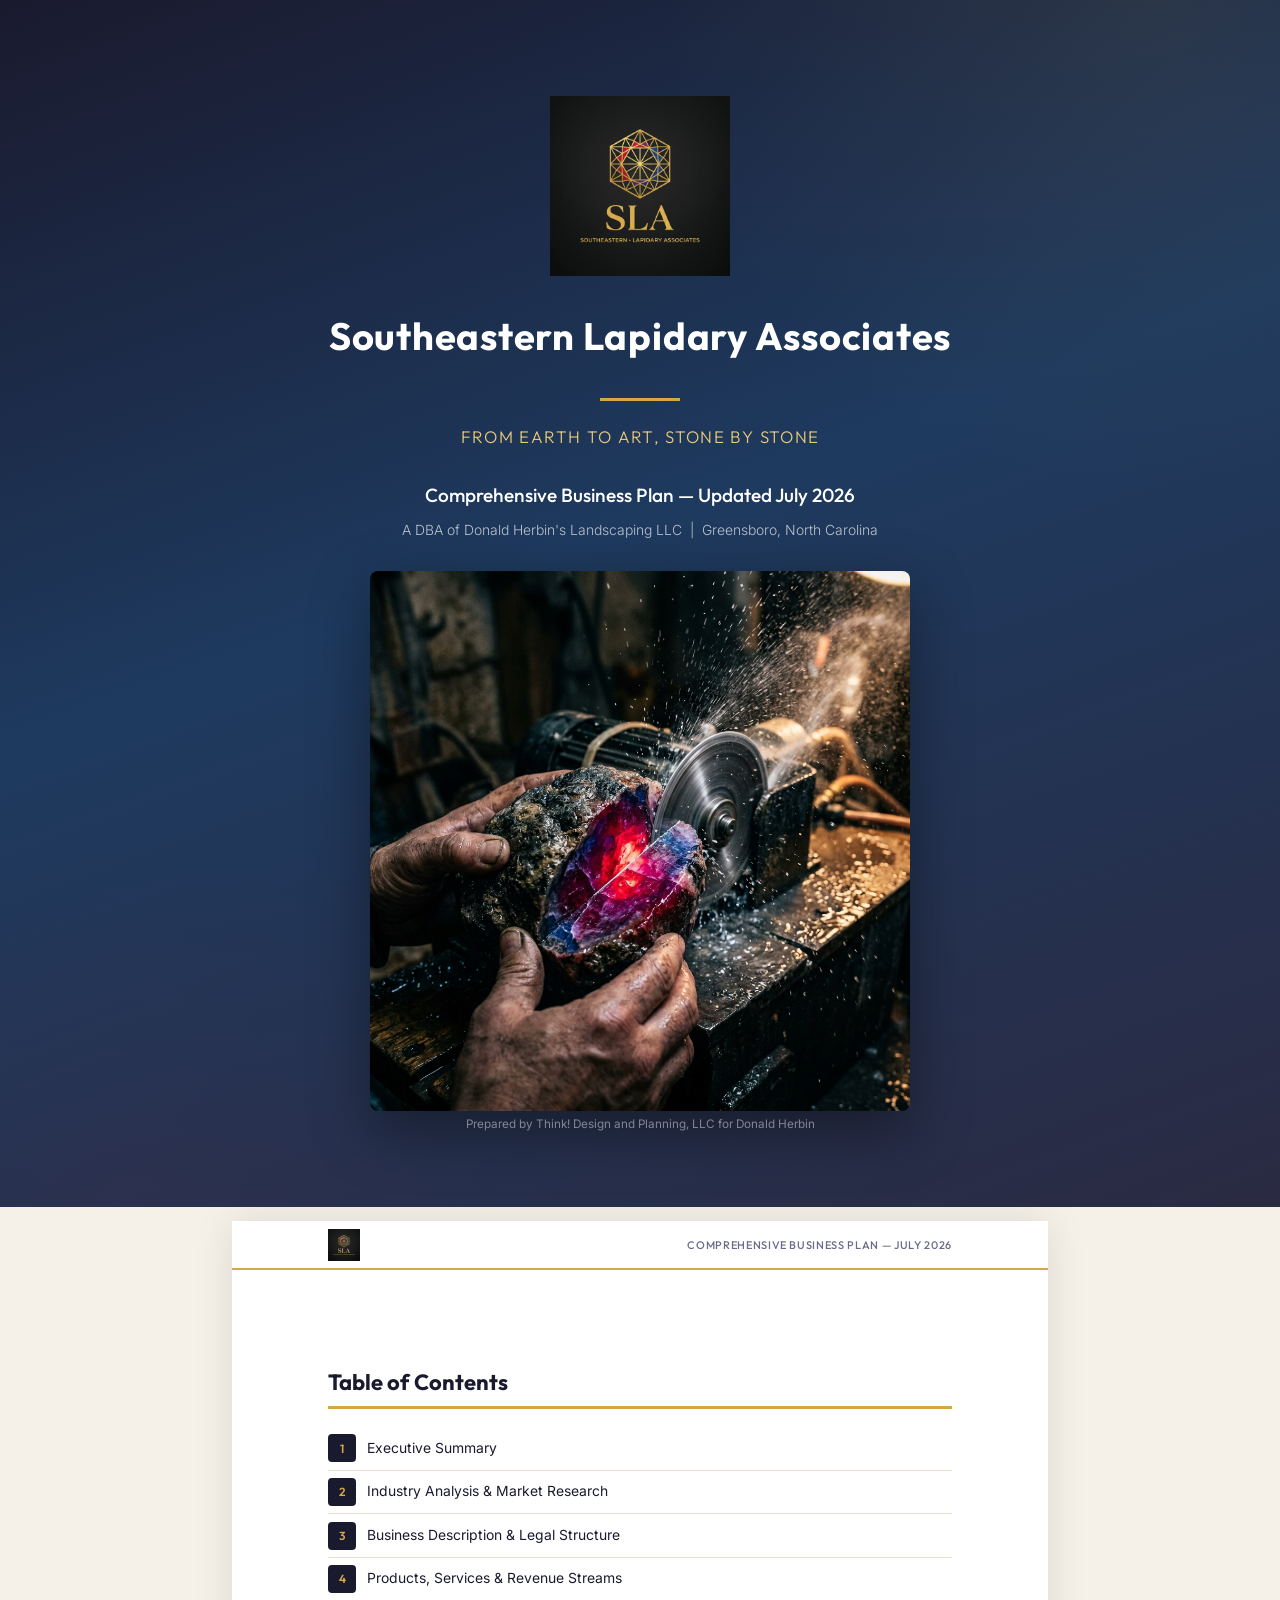
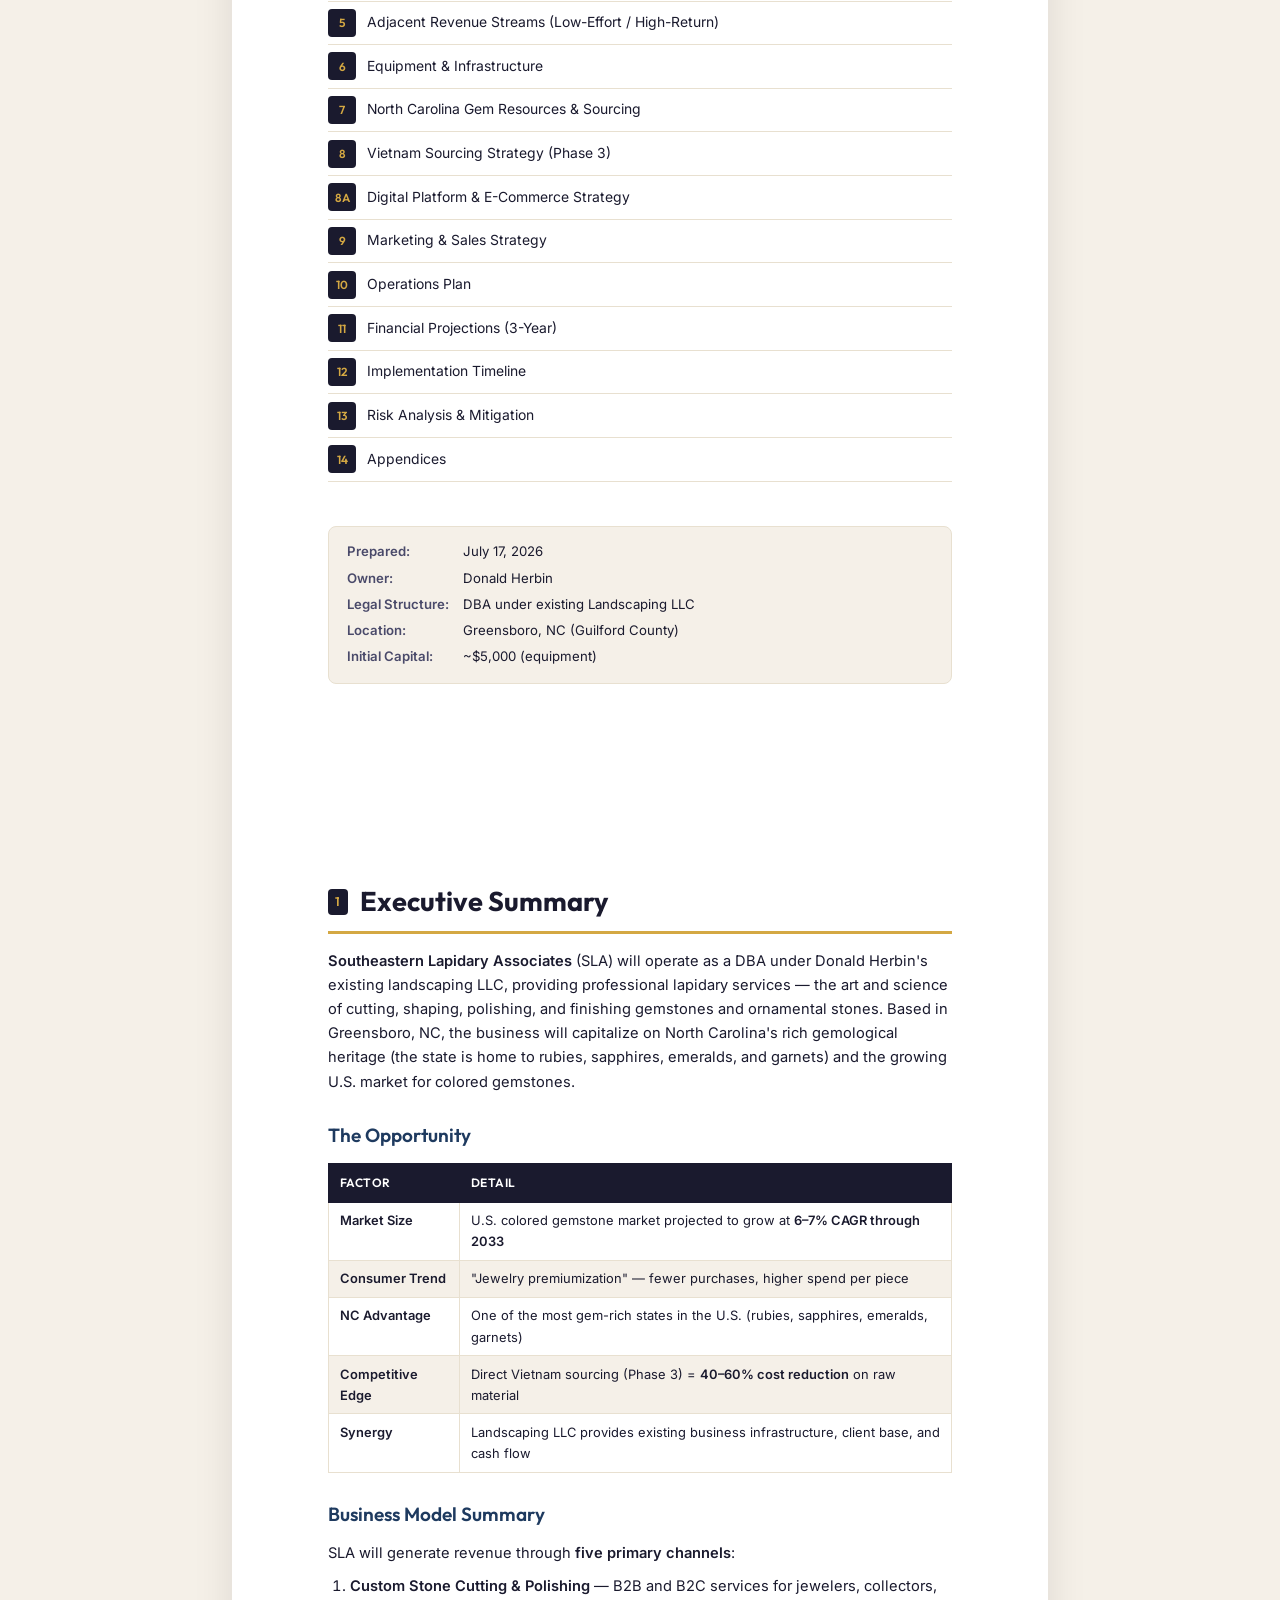
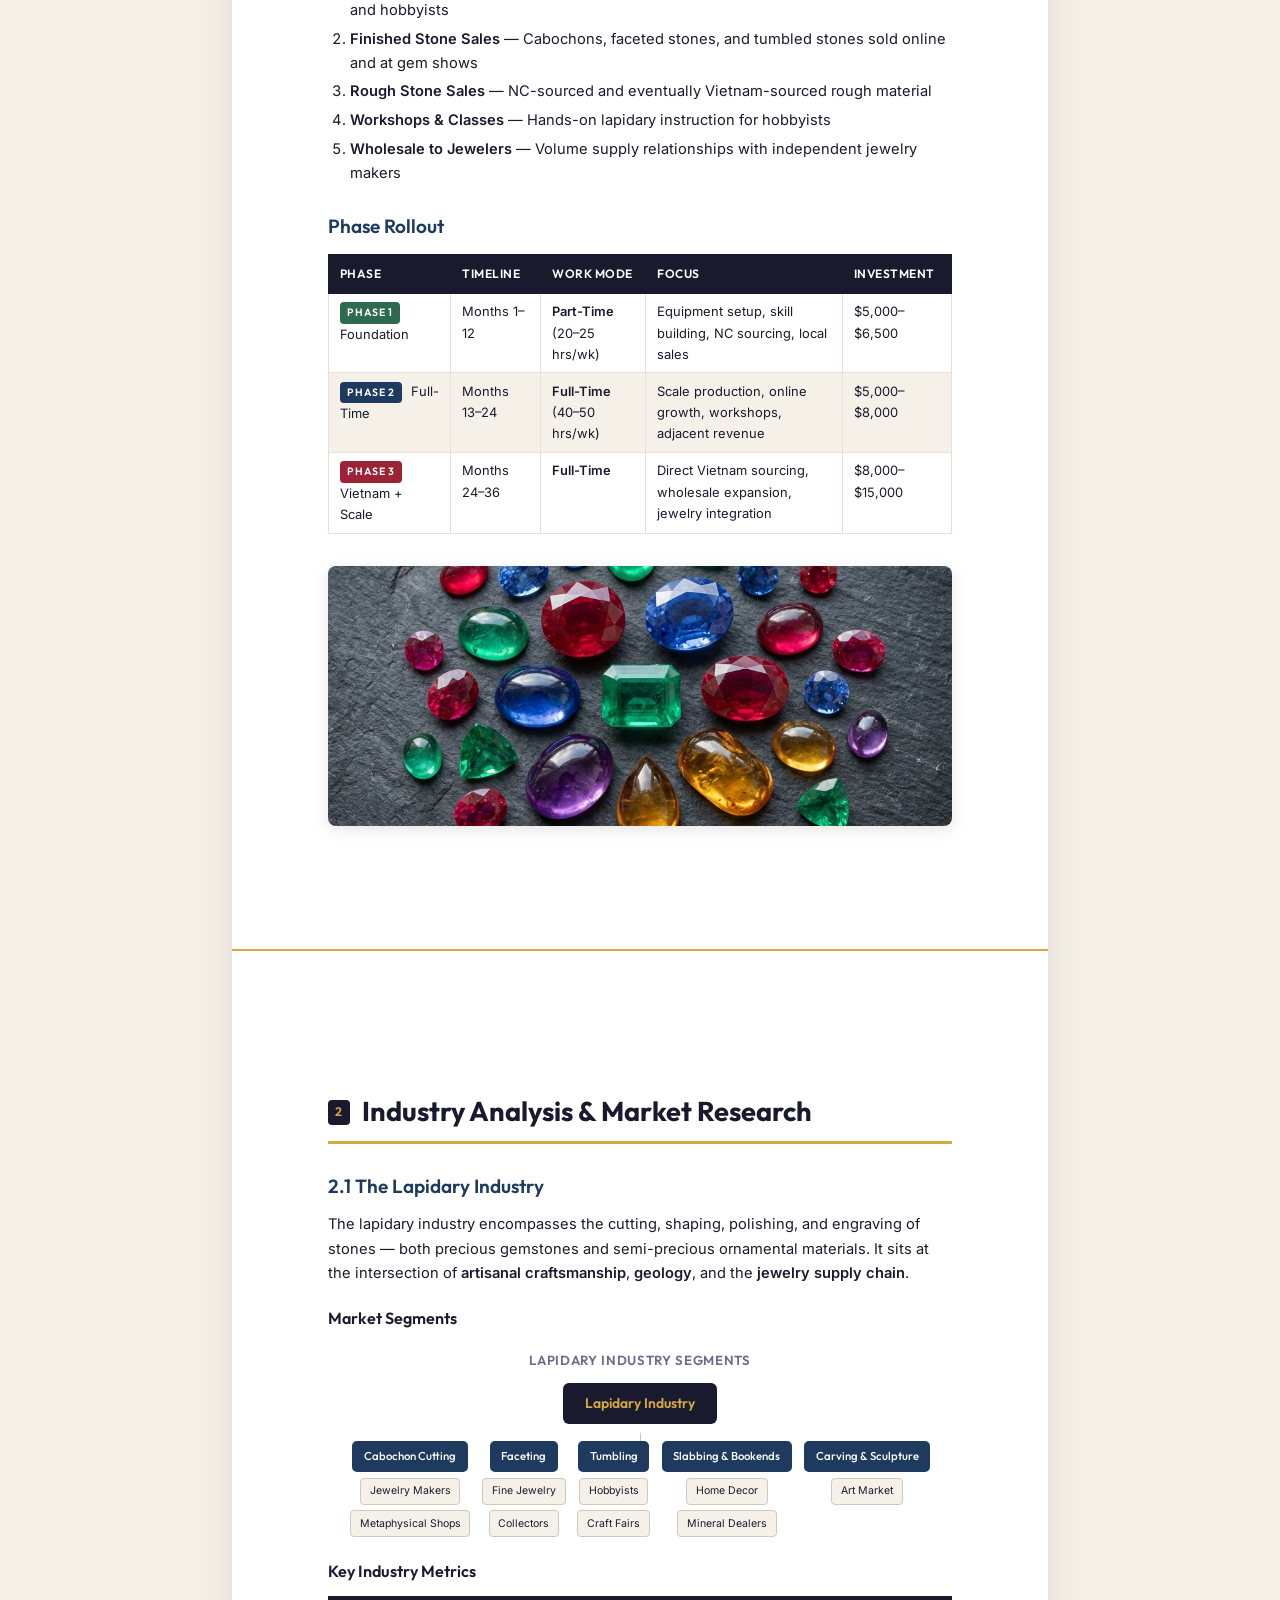
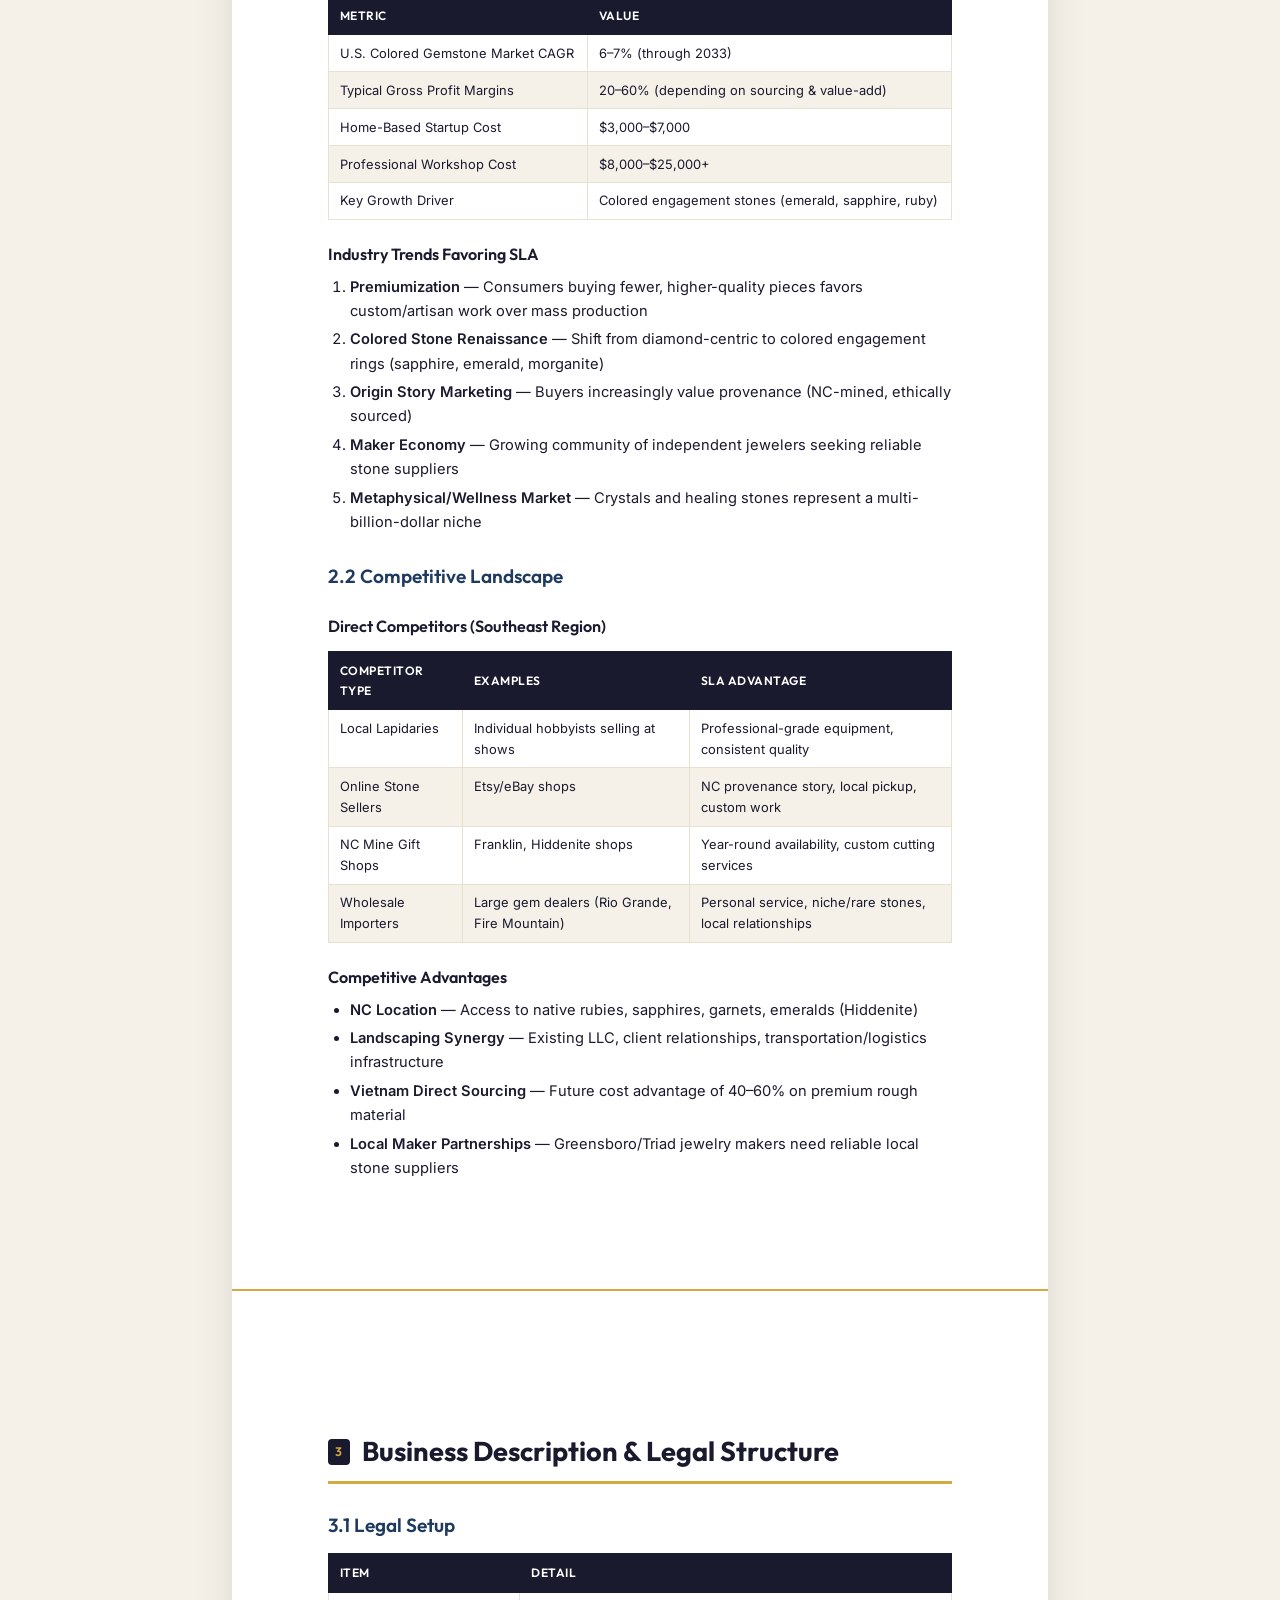
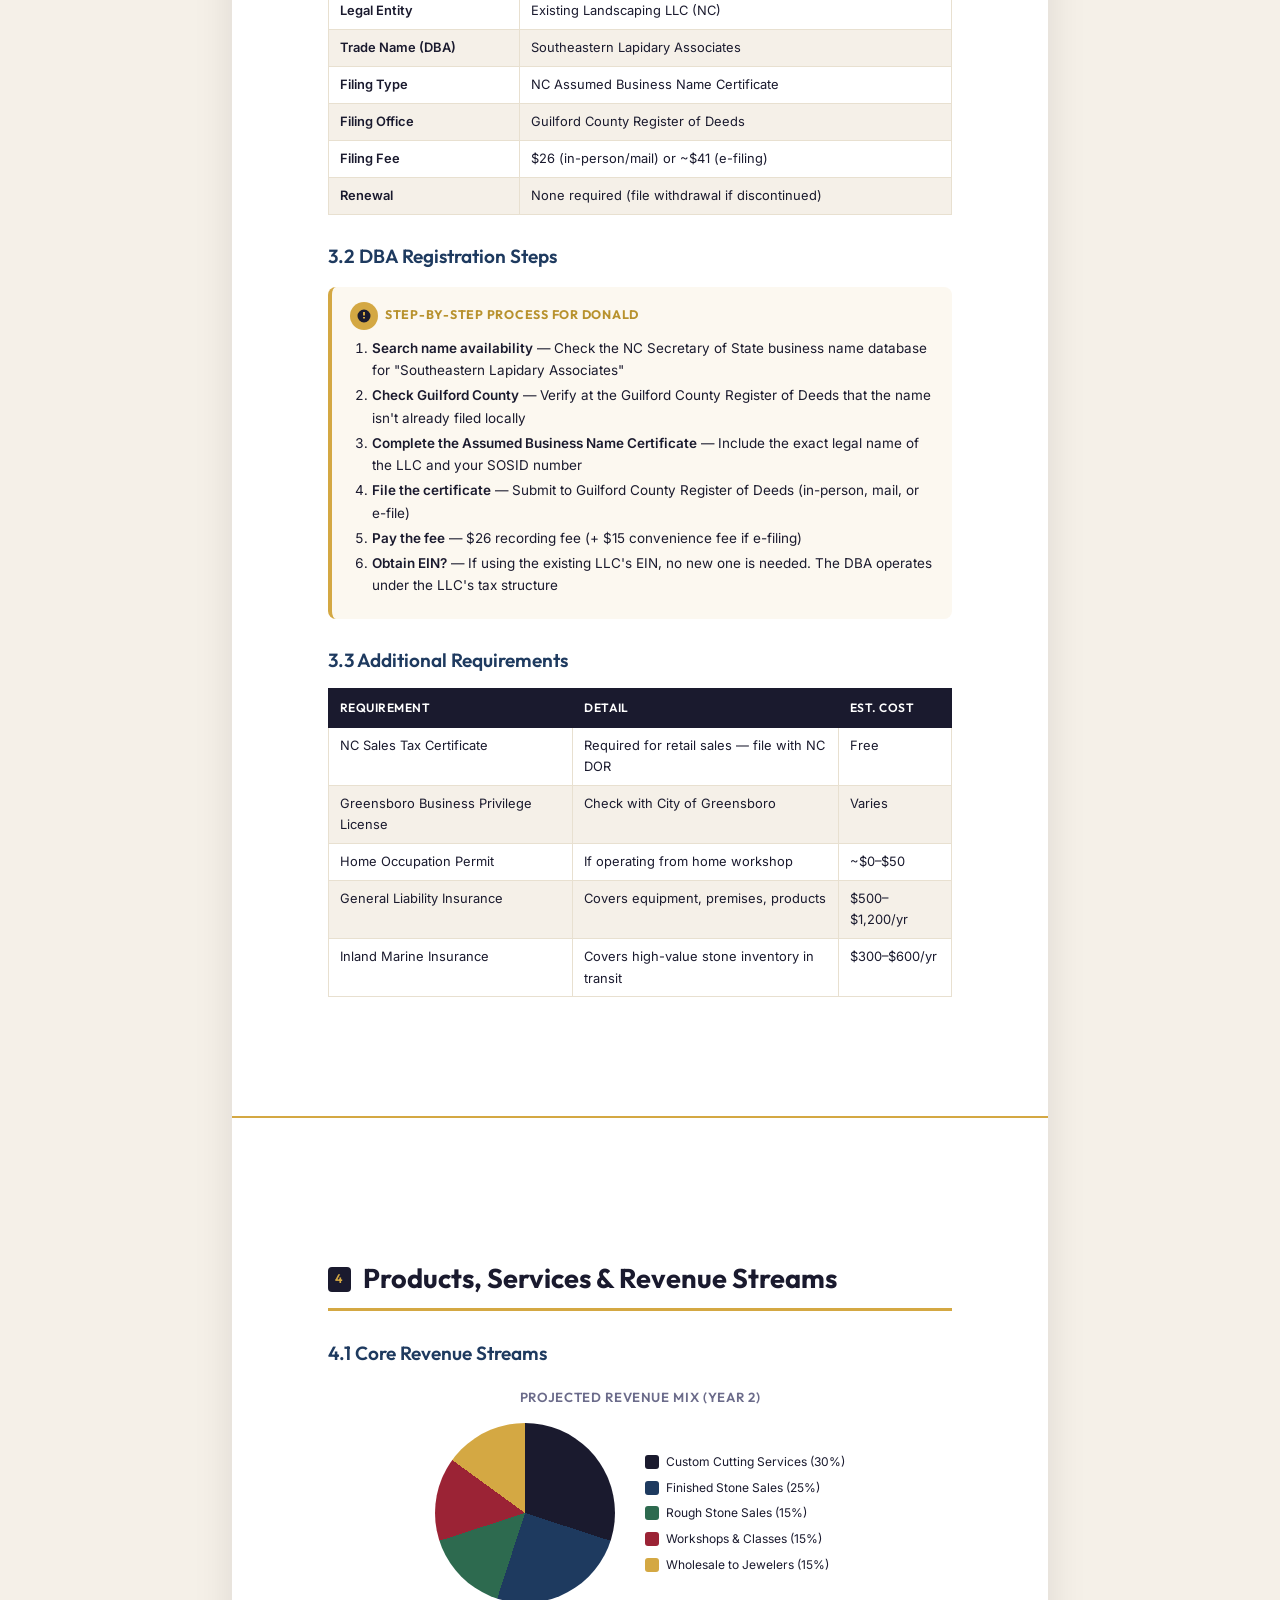
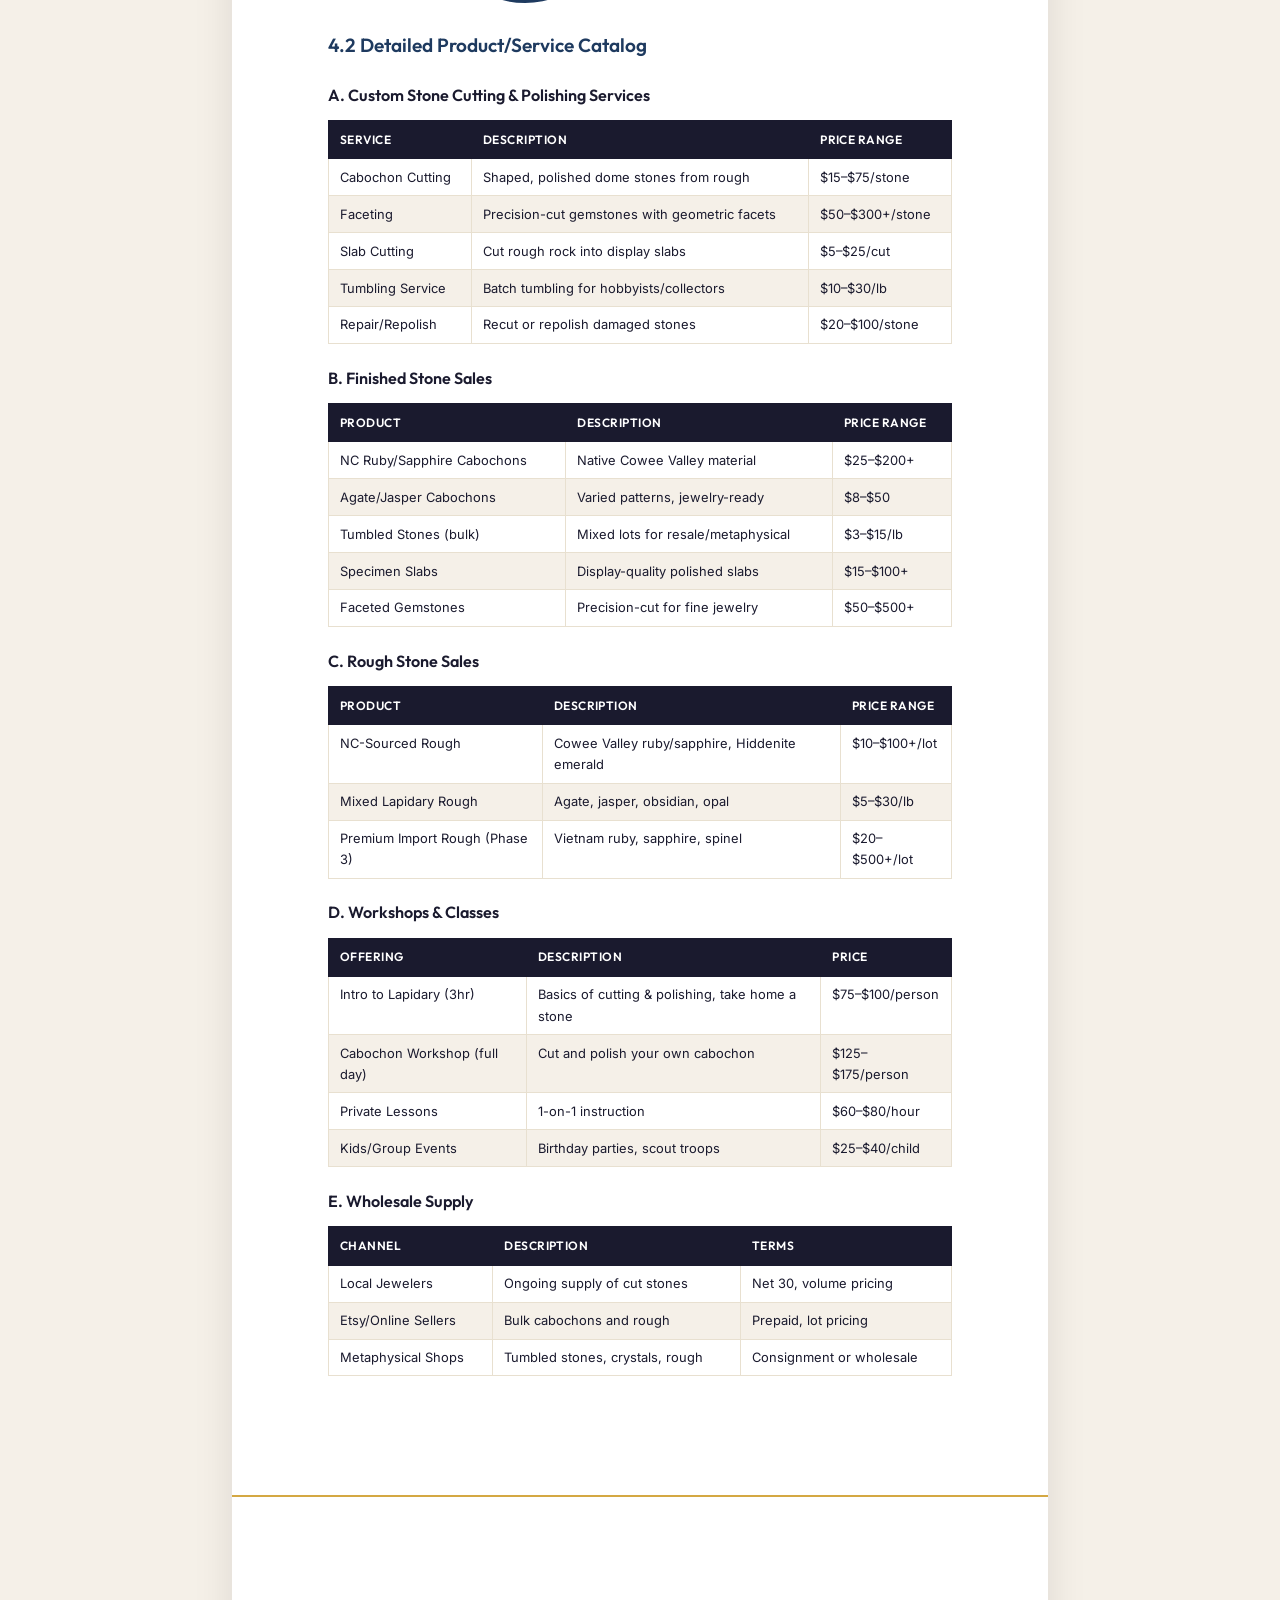
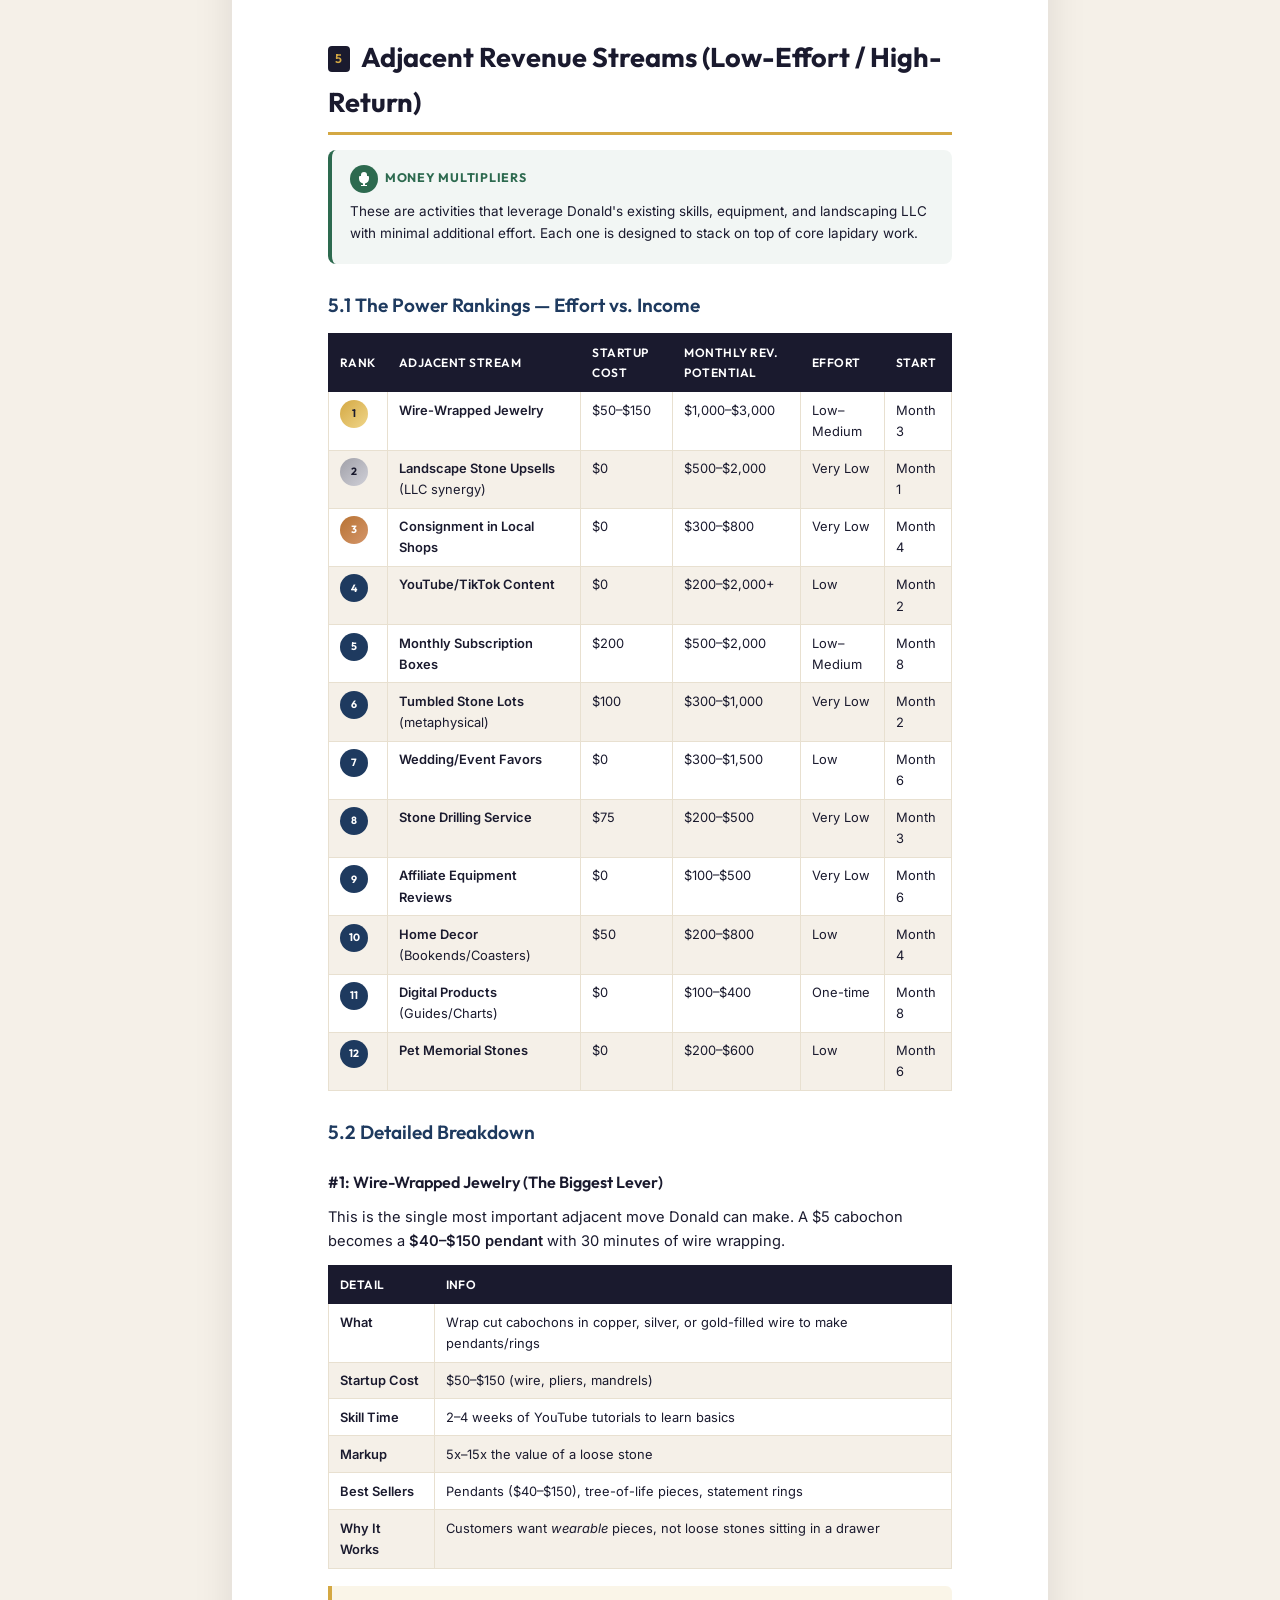
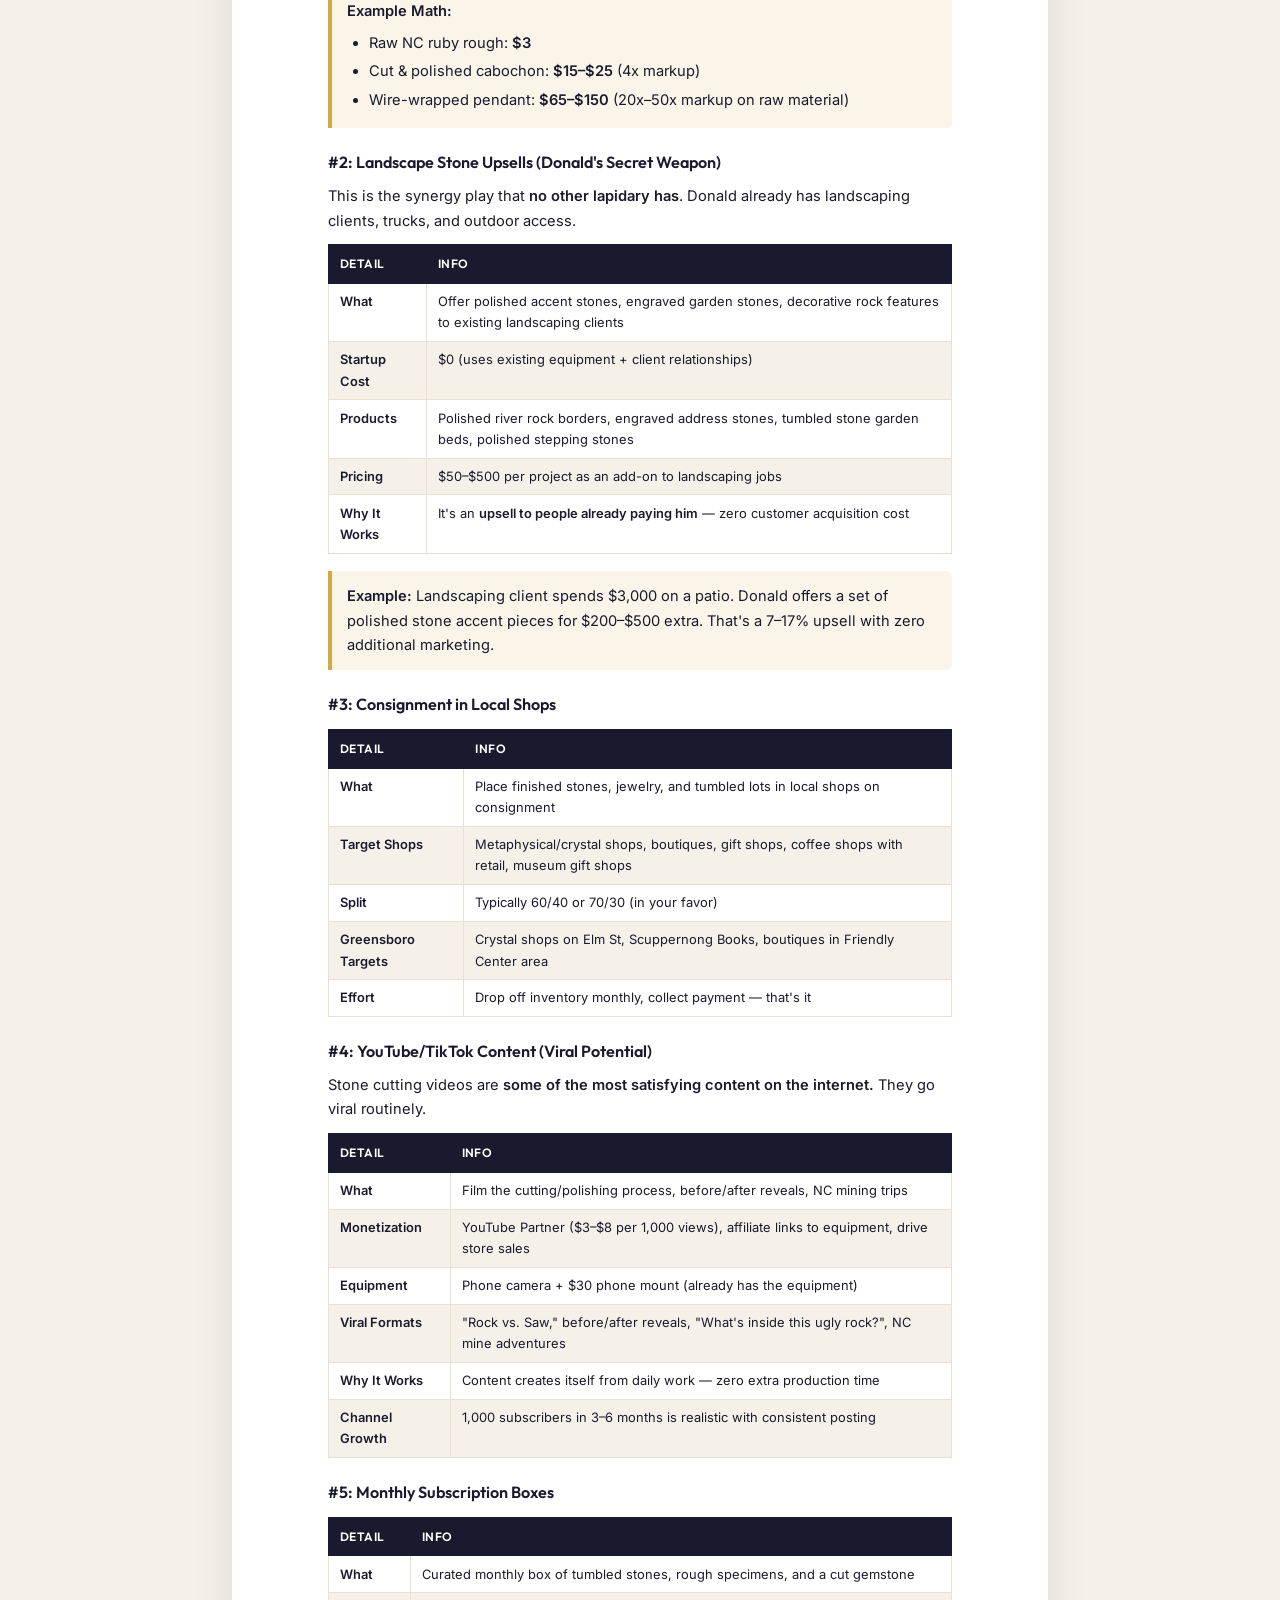
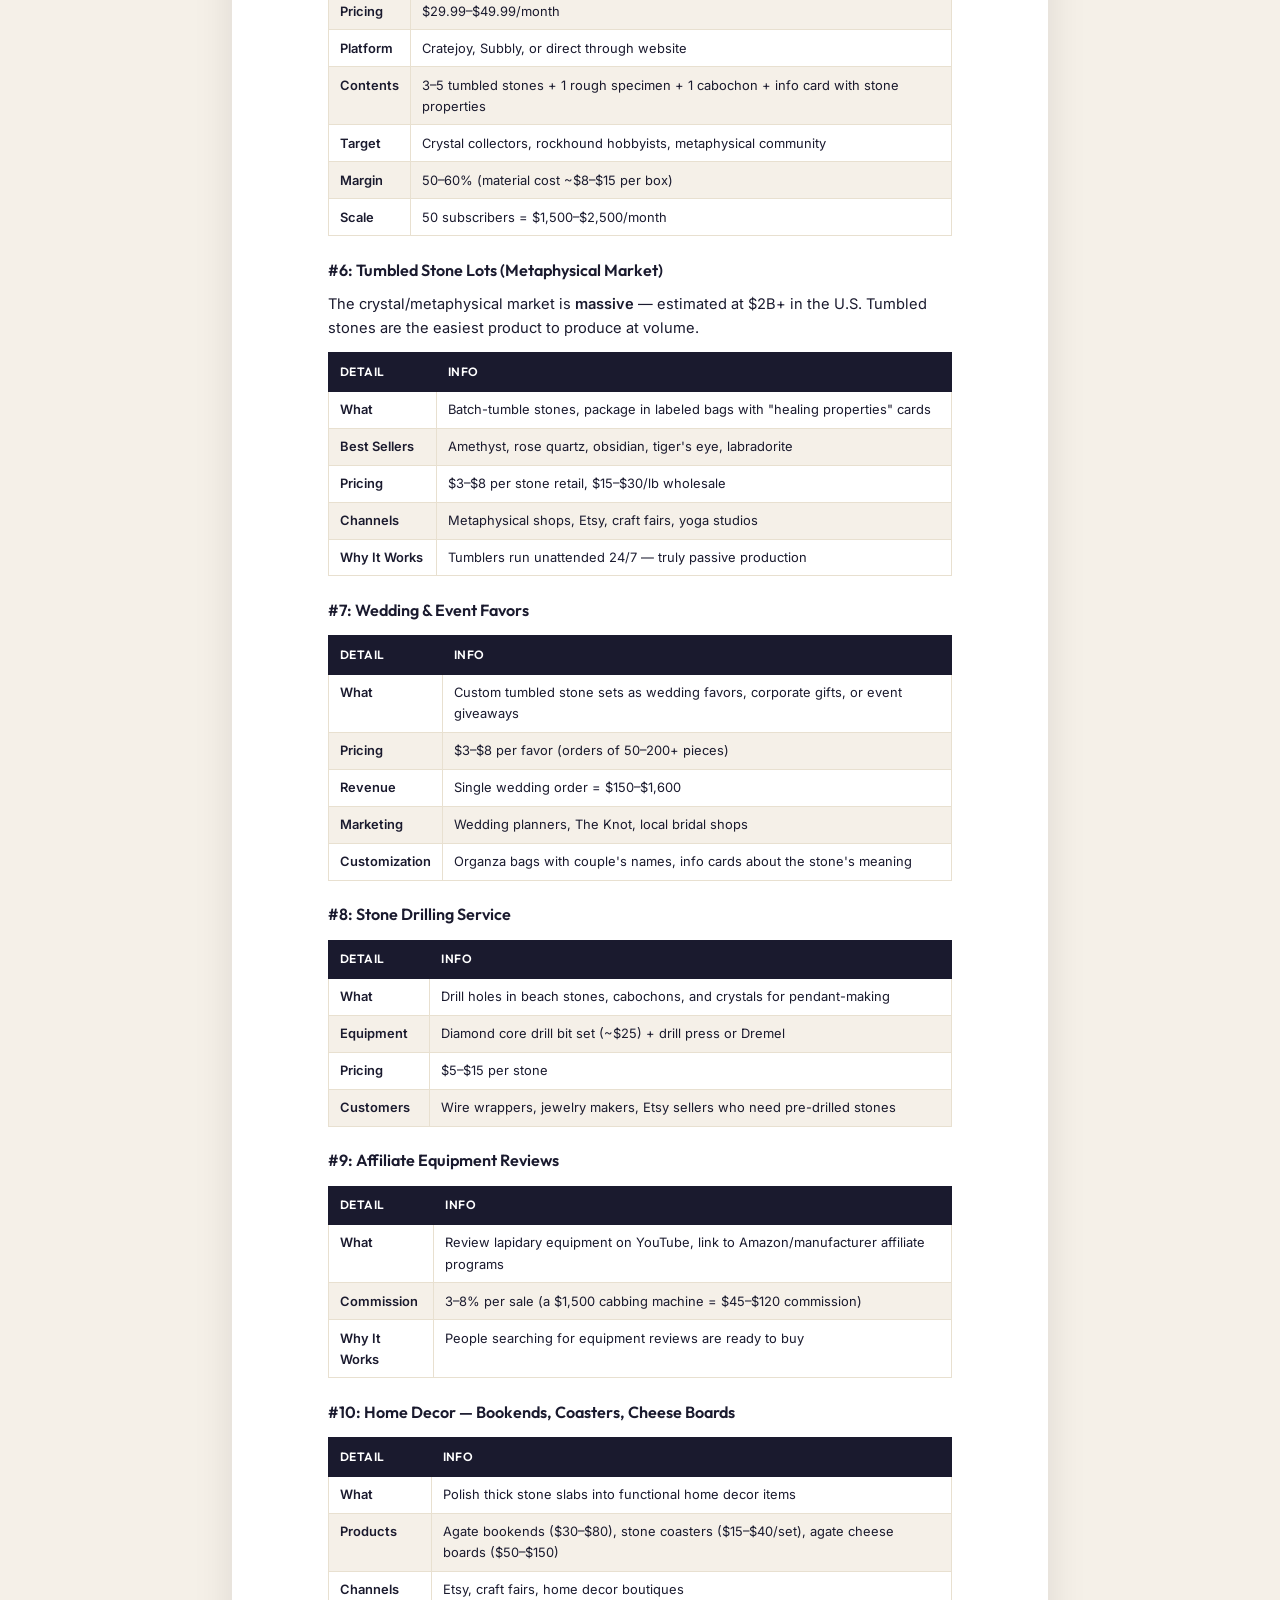
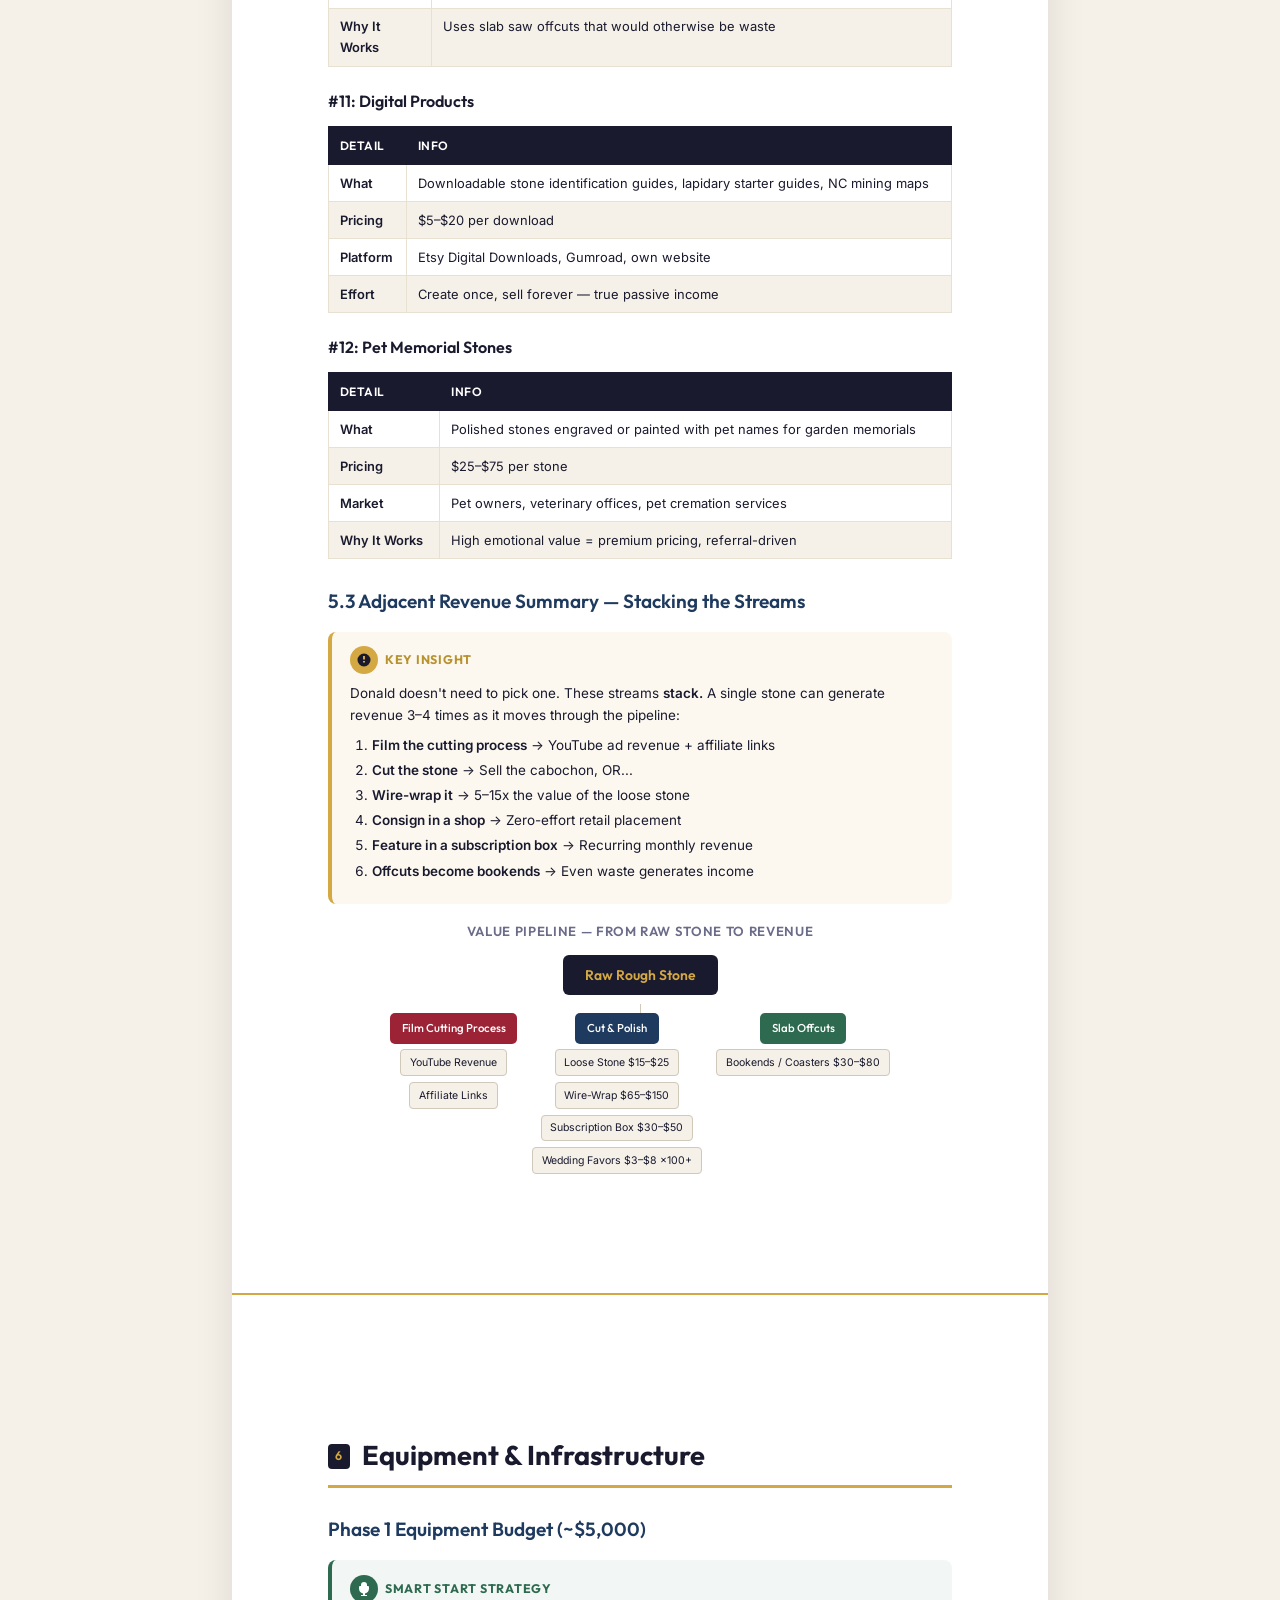
==== commit 18271a5d: "Updated branded business plan with SLA logo, Section 8A digital strategy, updated financials (Y3: .6" ====
--- a/business-plan-document.html
+++ b/business-plan-document.html
@@ -5,35 +5,34 @@
 <meta name="viewport" content="width=device-width, initial-scale=1.0">
 <title>Southeastern Lapidary Associates — Comprehensive Business Plan</title>
 <link rel="preconnect" href="https://fonts.googleapis.com">
-<link rel="preconnect" href="https://fonts.gstatic.com" crossorigin>
 <link href="https://fonts.googleapis.com/css2?family=Outfit:wght@300;400;500;600;700;800&family=Inter:wght@300;400;500;600;700&display=swap" rel="stylesheet">
 <style>
 /* ============================================================
-   DESIGN TOKENS
+   SLA BUSINESS PLAN — DESIGN TOKENS
    ============================================================ */
 :root {
-  --color-charcoal: #1a1a2e;
-  --color-charcoal-light: #2a2a3e;
-  --color-gold: #d4a843;
-  --color-gold-light: #e8c96a;
-  --color-gold-muted: rgba(212,168,67,0.12);
-  --color-ruby: #9b2335;
-  --color-ruby-light: #c73e52;
-  --color-emerald: #2d6a4f;
-  --color-emerald-light: #40916c;
-  --color-sapphire: #1e3a5f;
-  --color-sapphire-light: #2c5282;
-  --color-cream: #f5f0e8;
-  --color-cream-dark: #e8e0d0;
-  --color-text: #2d2d2d;
-  --color-text-light: #5a5a5a;
-  --color-white: #ffffff;
-  --color-border: #d4cfc5;
+  --charcoal: #1a1a2e;
+  --charcoal-light: #2a2a42;
+  --gold: #d4a843;
+  --gold-light: #e8c97a;
+  --gold-dim: rgba(212,168,67,0.12);
+  --ruby: #9b2335;
+  --ruby-light: #c43a50;
+  --emerald: #2d6a4f;
+  --emerald-light: #40916c;
+  --sapphire: #1e3a5f;
+  --sapphire-light: #2c5282;
+  --cream: #f5f0e8;
+  --cream-dark: #e8e0d0;
+  --white: #ffffff;
+  --text-primary: #1a1a2e;
+  --text-secondary: #4a4a6a;
+  --text-muted: #6b6b8a;
+  --border: #d0c8b8;
+  --border-light: #e8e0d0;
   --font-heading: 'Outfit', sans-serif;
   --font-body: 'Inter', sans-serif;
-  --radius: 6px;
-  --shadow-sm: 0 1px 3px rgba(0,0,0,0.08);
-  --shadow-md: 0 4px 12px rgba(0,0,0,0.1);
+  --page-max: 8.5in;
 }
 
 /* ============================================================
@@ -49,20 +48,23 @@
 
 body {
   font-family: var(--font-body);
-  color: var(--color-text);
-  background: var(--color-cream);
+  color: var(--text-primary);
+  background: var(--cream);
   line-height: 1.65;
-  counter-reset: page-counter;
+  font-weight: 400;
 }
 
 /* ============================================================
-   PAGE CONTAINER (screen)
+   PAGE CONTAINER
    ============================================================ */
 .page-container {
-  max-width: 8.5in;
+  max-width: var(--page-max);
   margin: 0 auto;
-  background: var(--color-white);
-  box-shadow: var(--shadow-md);
+  background: var(--white);
+}
+
+.page-content {
+  padding: 0.75in 1in;
 }
 
 /* ============================================================
@@ -72,10 +74,10 @@
   min-height: 100vh;
   display: flex;
   flex-direction: column;
+  align-items: center;
   justify-content: center;
-  align-items: center;
-  background: linear-gradient(160deg, var(--color-charcoal) 0%, var(--color-sapphire) 50%, var(--color-charcoal-light) 100%);
-  color: var(--color-white);
+  background: linear-gradient(160deg, var(--charcoal) 0%, var(--sapphire) 45%, var(--charcoal-light) 100%);
+  color: var(--white);
   text-align: center;
   padding: 1in;
   position: relative;
@@ -85,46 +87,51 @@
 .cover-page::before {
   content: '';
   position: absolute;
-  top: 0; left: 0; right: 0; bottom: 0;
-  background: 
-    radial-gradient(ellipse at 20% 80%, rgba(212,168,67,0.08) 0%, transparent 50%),
-    radial-gradient(ellipse at 80% 20%, rgba(155,35,53,0.06) 0%, transparent 50%);
+  top: -40%;
+  right: -30%;
+  width: 80%;
+  height: 80%;
+  border-radius: 50%;
+  background: radial-gradient(circle, rgba(212,168,67,0.08) 0%, transparent 70%);
   pointer-events: none;
 }
 
-.cover-diamond {
-  width: 80px;
-  height: 80px;
-  margin-bottom: 32px;
+.cover-page::after {
+  content: '';
+  position: absolute;
+  bottom: -30%;
+  left: -20%;
+  width: 60%;
+  height: 60%;
+  border-radius: 50%;
+  background: radial-gradient(circle, rgba(155,35,53,0.06) 0%, transparent 70%);
+  pointer-events: none;
+}
+
+.cover-logo {
+  width: 180px;
+  height: auto;
+  margin-bottom: 2rem;
   position: relative;
   z-index: 1;
 }
 
-.cover-diamond svg {
-  width: 100%;
-  height: 100%;
-}
-
-.cover-line {
-  width: 120px;
-  height: 2px;
-  background: var(--color-gold);
-  margin: 20px auto;
+.cover-divider {
+  width: 80px;
+  height: 3px;
+  background: var(--gold);
+  margin: 1.5rem auto;
+  border: none;
   position: relative;
   z-index: 1;
-}
-
-.cover-line-wide {
-  width: 200px;
 }
 
 .cover-company {
   font-family: var(--font-heading);
   font-size: 2.6rem;
   font-weight: 700;
-  letter-spacing: 1px;
-  color: var(--color-white);
-  margin-bottom: 8px;
+  letter-spacing: 0.02em;
+  margin-bottom: 0.5rem;
   position: relative;
   z-index: 1;
 }
@@ -133,615 +140,695 @@
   font-family: var(--font-heading);
   font-size: 1.15rem;
   font-weight: 300;
-  color: var(--color-gold);
-  font-style: italic;
-  letter-spacing: 0.5px;
-  margin-bottom: 28px;
+  color: var(--gold-light);
+  letter-spacing: 0.08em;
+  text-transform: uppercase;
+  margin-bottom: 2rem;
   position: relative;
   z-index: 1;
 }
 
-.cover-title {
+.cover-subtitle {
   font-family: var(--font-heading);
-  font-size: 1.5rem;
+  font-size: 1.3rem;
   font-weight: 500;
-  color: var(--color-cream);
-  margin-bottom: 32px;
+  margin-bottom: 0.5rem;
   position: relative;
   z-index: 1;
 }
 
-.cover-image-wrapper {
-  width: 100%;
-  max-width: 5.5in;
-  border-radius: var(--radius);
-  overflow: hidden;
-  box-shadow: 0 8px 32px rgba(0,0,0,0.4);
-  margin-bottom: 36px;
+.cover-detail {
+  font-size: 0.95rem;
+  font-weight: 300;
+  color: rgba(255,255,255,0.7);
   position: relative;
   z-index: 1;
-  border: 2px solid rgba(212,168,67,0.3);
-}
-
-.cover-image-wrapper img {
+}
+
+.cover-detail strong {
+  color: rgba(255,255,255,0.9);
+}
+
+.cover-hero-img {
   width: 100%;
-  display: block;
-  height: auto;
-}
-
-.cover-meta {
-  font-family: var(--font-body);
-  font-size: 0.85rem;
-  color: rgba(255,255,255,0.65);
-  line-height: 1.8;
+  max-width: 540px;
+  margin-top: 2rem;
+  border-radius: 8px;
+  box-shadow: 0 20px 60px rgba(0,0,0,0.4);
   position: relative;
   z-index: 1;
 }
 
-.cover-meta strong {
-  color: var(--color-gold);
-}
-
-.cover-location {
+.cover-footer {
+  position: absolute;
+  bottom: 0.75in;
+  left: 0;
+  right: 0;
+  text-align: center;
+  font-size: 0.8rem;
+  color: rgba(255,255,255,0.45);
+  z-index: 1;
+}
+
+/* ============================================================
+   RUNNING HEADER
+   ============================================================ */
+.running-header {
+  display: flex;
+  align-items: center;
+  justify-content: space-between;
+  padding: 0.5rem 1in;
+  border-bottom: 2px solid var(--gold);
+  background: var(--white);
+}
+
+.running-header-logo {
+  height: 32px;
+  width: auto;
+}
+
+.running-header-text {
   font-family: var(--font-heading);
-  font-size: 0.9rem;
-  color: rgba(255,255,255,0.5);
-  letter-spacing: 2px;
+  font-size: 0.75rem;
+  font-weight: 500;
+  color: var(--text-muted);
+  letter-spacing: 0.06em;
   text-transform: uppercase;
-  margin-top: 24px;
-  position: relative;
-  z-index: 1;
-}
-
-/* ============================================================
-   CONTENT PAGES
-   ============================================================ */
-.content-page {
-  padding: 0.75in 1in 1in 1in;
-  position: relative;
-}
-
-/* Running header */
-.page-header {
-  display: flex;
-  justify-content: space-between;
-  align-items: center;
-  padding-bottom: 12px;
-  border-bottom: 1px solid var(--color-border);
-  margin-bottom: 32px;
-}
-
-.page-header-company {
-  font-family: var(--font-heading);
-  font-size: 0.72rem;
-  font-weight: 600;
-  color: var(--color-sapphire);
-  letter-spacing: 1px;
-  text-transform: uppercase;
-}
-
-.page-header-doc {
-  font-family: var(--font-body);
-  font-size: 0.68rem;
-  color: var(--color-text-light);
 }
 
 /* ============================================================
    TYPOGRAPHY
    ============================================================ */
-h1, h2, h3, h4, h5, h6 {
+h1 {
   font-family: var(--font-heading);
-  color: var(--color-charcoal);
-  line-height: 1.3;
-}
-
-.section-title {
-  font-size: 1.6rem;
+  font-size: 1.85rem;
   font-weight: 700;
-  color: var(--color-charcoal);
-  padding-bottom: 12px;
-  border-bottom: 3px solid var(--color-gold);
-  margin-bottom: 24px;
+  color: var(--charcoal);
+  margin: 2.5rem 0 1rem 0;
+  padding-bottom: 0.5rem;
+  border-bottom: 3px solid var(--gold);
+  page-break-after: avoid;
+}
+
+h1 .section-num {
+  display: inline-block;
+  background: var(--charcoal);
+  color: var(--gold);
+  font-size: 0.85rem;
+  font-weight: 600;
+  padding: 0.2em 0.6em;
+  border-radius: 4px;
+  margin-right: 0.5rem;
+  vertical-align: middle;
   position: relative;
-}
-
-.section-title .section-num {
-  color: var(--color-gold);
-  font-weight: 800;
-  margin-right: 8px;
-}
-
-.subsection-title {
-  font-size: 1.15rem;
+  top: -2px;
+}
+
+h2 {
+  font-family: var(--font-heading);
+  font-size: 1.3rem;
   font-weight: 600;
-  color: var(--color-sapphire);
-  margin-top: 28px;
-  margin-bottom: 14px;
-  padding-left: 14px;
-  border-left: 3px solid var(--color-gold);
-}
-
-.subsubsection-title {
+  color: var(--sapphire);
+  margin: 1.8rem 0 0.7rem 0;
+  page-break-after: avoid;
+}
+
+h3 {
+  font-family: var(--font-heading);
+  font-size: 1.1rem;
+  font-weight: 600;
+  color: var(--charcoal);
+  margin: 1.4rem 0 0.5rem 0;
+  page-break-after: avoid;
+}
+
+h4 {
+  font-family: var(--font-heading);
   font-size: 0.95rem;
   font-weight: 600;
-  color: var(--color-charcoal);
-  margin-top: 22px;
-  margin-bottom: 10px;
+  color: var(--emerald);
+  margin: 1.2rem 0 0.4rem 0;
 }
 
 p {
-  margin-bottom: 12px;
-  font-size: 0.92rem;
+  margin: 0.6rem 0;
+}
+
+strong { font-weight: 600; }
+
+a {
+  color: var(--sapphire);
+  text-decoration: none;
+  border-bottom: 1px solid var(--gold-dim);
+}
+
+a:hover {
+  color: var(--gold);
+  border-bottom-color: var(--gold);
+}
+
+ul, ol {
+  margin: 0.5rem 0 0.5rem 1.5rem;
+}
+
+li {
+  margin: 0.3rem 0;
+}
+
+blockquote {
+  border-left: 4px solid var(--gold);
+  padding: 0.6rem 1rem;
+  margin: 0.8rem 0;
+  background: var(--gold-dim);
+  border-radius: 0 6px 6px 0;
+  font-style: normal;
+}
+
+blockquote p {
+  margin: 0.3rem 0;
+}
+
+code {
+  font-family: 'Consolas', 'Monaco', monospace;
+  font-size: 0.9em;
+  background: var(--cream);
+  padding: 0.15em 0.4em;
+  border-radius: 3px;
+  color: var(--ruby);
+}
+
+pre {
+  background: var(--charcoal);
+  color: #e2e8f0;
+  padding: 1rem 1.2rem;
+  border-radius: 6px;
+  font-family: 'Consolas', 'Monaco', monospace;
+  font-size: 0.85rem;
+  line-height: 1.5;
+  overflow-x: auto;
+  margin: 0.8rem 0;
+}
+
+pre code {
+  background: none;
+  color: inherit;
+  padding: 0;
 }
 
 /* ============================================================
    TABLE OF CONTENTS
    ============================================================ */
-.toc-page {
-  padding: 0.75in 1in 1in 1in;
+.toc {
+  padding: 1.5rem 0;
 }
 
 .toc-title {
   font-family: var(--font-heading);
-  font-size: 1.6rem;
+  font-size: 1.5rem;
   font-weight: 700;
-  color: var(--color-charcoal);
-  padding-bottom: 12px;
-  border-bottom: 3px solid var(--color-gold);
-  margin-bottom: 32px;
+  color: var(--charcoal);
+  margin-bottom: 1.2rem;
+  padding-bottom: 0.4rem;
+  border-bottom: 3px solid var(--gold);
 }
 
 .toc-list {
   list-style: none;
+  padding: 0;
+  margin: 0;
+  columns: 1;
 }
 
 .toc-list li {
-  border-bottom: 1px dotted var(--color-border);
-  padding: 10px 0;
-}
-
-.toc-list li:last-child {
-  border-bottom: none;
+  margin: 0;
+  padding: 0;
 }
 
 .toc-list a {
   display: flex;
   align-items: baseline;
+  padding: 0.5rem 0;
+  border-bottom: 1px solid var(--border-light);
   text-decoration: none;
-  color: var(--color-text);
+  color: var(--text-primary);
+  font-size: 0.95rem;
   transition: color 0.2s;
 }
 
 .toc-list a:hover {
-  color: var(--color-sapphire);
+  color: var(--gold);
 }
 
 .toc-num {
+  display: inline-flex;
+  align-items: center;
+  justify-content: center;
+  width: 28px;
+  height: 28px;
+  background: var(--charcoal);
+  color: var(--gold);
   font-family: var(--font-heading);
-  font-weight: 700;
-  font-size: 1.1rem;
-  color: var(--color-gold);
-  min-width: 40px;
-}
-
-.toc-label {
-  font-family: var(--font-heading);
-  font-weight: 500;
-  font-size: 1rem;
-  color: var(--color-charcoal);
+  font-weight: 600;
+  font-size: 0.8rem;
+  border-radius: 4px;
+  margin-right: 0.75rem;
+  flex-shrink: 0;
+}
+
+.toc-text {
+  flex: 1;
 }
 
 .toc-dots {
   flex: 1;
-  border-bottom: 1px dotted var(--color-border);
-  margin: 0 12px;
-  min-width: 20px;
+  border-bottom: 1px dotted var(--border);
+  margin: 0 0.5rem;
+  min-width: 2rem;
 }
 
 /* ============================================================
    TABLES
    ============================================================ */
-.data-table {
+table {
   width: 100%;
   border-collapse: collapse;
-  margin: 16px 0 24px 0;
-  font-size: 0.82rem;
-  border-radius: var(--radius);
-  overflow: hidden;
-  box-shadow: var(--shadow-sm);
-}
-
-.data-table thead th {
-  background: var(--color-charcoal);
-  color: var(--color-white);
+  margin: 0.8rem 0 1.2rem 0;
+  font-size: 0.88rem;
+  page-break-inside: avoid;
+}
+
+thead th {
+  background: var(--charcoal);
+  color: var(--white);
   font-family: var(--font-heading);
   font-weight: 600;
-  font-size: 0.78rem;
+  font-size: 0.82rem;
+  text-transform: uppercase;
+  letter-spacing: 0.04em;
+  padding: 0.6rem 0.75rem;
   text-align: left;
-  padding: 10px 14px;
-  letter-spacing: 0.3px;
-  white-space: nowrap;
-}
-
-.data-table thead th:first-child {
-  border-radius: var(--radius) 0 0 0;
-}
-
-.data-table thead th:last-child {
-  border-radius: 0 var(--radius) 0 0;
-}
-
-.data-table tbody td {
-  padding: 9px 14px;
-  border-bottom: 1px solid var(--color-cream-dark);
+  border: 1px solid var(--charcoal);
+}
+
+tbody td {
+  padding: 0.5rem 0.75rem;
+  border: 1px solid var(--border-light);
   vertical-align: top;
 }
 
-.data-table tbody tr:nth-child(even) {
-  background: var(--color-cream);
-}
-
-.data-table tbody tr:nth-child(odd) {
-  background: var(--color-white);
-}
-
-.data-table tbody tr:last-child td:first-child {
-  border-radius: 0 0 0 var(--radius);
-}
-
-.data-table tbody tr:last-child td:last-child {
-  border-radius: 0 0 var(--radius) 0;
-}
-
-.data-table strong {
-  color: var(--color-charcoal);
-}
-
-/* Financial highlight row */
-.data-table .total-row td {
-  background: var(--color-gold-muted);
+tbody tr:nth-child(even) {
+  background: var(--cream);
+}
+
+tbody tr:nth-child(odd) {
+  background: var(--white);
+}
+
+tbody tr:hover {
+  background: var(--gold-dim);
+}
+
+/* Gold accent total rows */
+tr.total-row td,
+tr.total-row th {
+  background: linear-gradient(135deg, var(--gold) 0%, var(--gold-light) 100%);
+  color: var(--charcoal);
   font-weight: 700;
-  border-top: 2px solid var(--color-gold);
-  color: var(--color-charcoal);
+  font-family: var(--font-heading);
+  border-color: var(--gold);
+}
+
+/* Highlight rows */
+tr.highlight-row td {
+  background: rgba(212,168,67,0.15);
+  font-weight: 600;
 }
 
 /* ============================================================
    CALLOUT BOXES
    ============================================================ */
 .callout {
-  padding: 18px 20px;
-  border-radius: var(--radius);
-  margin: 18px 0;
+  border-radius: 8px;
+  padding: 1rem 1.2rem;
+  margin: 1rem 0;
+  position: relative;
+  page-break-inside: avoid;
+}
+
+.callout-icon {
+  display: inline-flex;
+  align-items: center;
+  justify-content: center;
+  width: 28px;
+  height: 28px;
+  border-radius: 50%;
+  margin-right: 0.5rem;
+  flex-shrink: 0;
+  vertical-align: middle;
+}
+
+.callout-icon svg {
+  width: 16px;
+  height: 16px;
+}
+
+.callout-header {
+  display: flex;
+  align-items: center;
+  font-family: var(--font-heading);
+  font-weight: 700;
   font-size: 0.85rem;
-  line-height: 1.6;
+  text-transform: uppercase;
+  letter-spacing: 0.06em;
+  margin-bottom: 0.5rem;
+}
+
+.callout-body {
+  font-size: 0.92rem;
+}
+
+.callout-body p { margin: 0.3rem 0; }
+.callout-body ul { margin: 0.3rem 0 0.3rem 1.2rem; }
+.callout-body li { margin: 0.2rem 0; }
+
+/* NOTE */
+.callout-note {
+  background: rgba(30,58,95,0.06);
+  border-left: 4px solid var(--sapphire);
+}
+.callout-note .callout-icon { background: var(--sapphire); }
+.callout-note .callout-icon svg { fill: var(--white); }
+.callout-note .callout-header { color: var(--sapphire); }
+
+/* TIP */
+.callout-tip {
+  background: rgba(45,106,79,0.06);
+  border-left: 4px solid var(--emerald);
+}
+.callout-tip .callout-icon { background: var(--emerald); }
+.callout-tip .callout-icon svg { fill: var(--white); }
+.callout-tip .callout-header { color: var(--emerald); }
+
+/* IMPORTANT */
+.callout-important {
+  background: rgba(212,168,67,0.08);
+  border-left: 4px solid var(--gold);
+}
+.callout-important .callout-icon { background: var(--gold); }
+.callout-important .callout-icon svg { fill: var(--charcoal); }
+.callout-important .callout-header { color: #b8922e; }
+
+/* WARNING */
+.callout-warning {
+  background: rgba(155,35,53,0.06);
+  border-left: 4px solid var(--ruby);
+}
+.callout-warning .callout-icon { background: var(--ruby); }
+.callout-warning .callout-icon svg { fill: var(--white); }
+.callout-warning .callout-header { color: var(--ruby); }
+
+/* CAUTION */
+.callout-caution {
+  background: rgba(155,35,53,0.08);
+  border-left: 4px solid var(--ruby);
+  border: 2px solid var(--ruby);
+  border-left-width: 4px;
+}
+.callout-caution .callout-icon { background: var(--ruby); }
+.callout-caution .callout-icon svg { fill: var(--white); }
+.callout-caution .callout-header { color: var(--ruby); }
+
+/* ============================================================
+   CSS DIAGRAMS (REPLACING MERMAID)
+   ============================================================ */
+.diagram-container {
+  margin: 1.2rem 0;
+  page-break-inside: avoid;
+}
+
+.diagram-title {
+  font-family: var(--font-heading);
+  font-size: 0.9rem;
+  font-weight: 600;
+  color: var(--text-muted);
+  text-transform: uppercase;
+  letter-spacing: 0.05em;
+  margin-bottom: 0.8rem;
+  text-align: center;
+}
+
+/* Tree diagram */
+.tree-diagram {
+  display: flex;
+  flex-direction: column;
+  align-items: center;
+  gap: 1.2rem;
+}
+
+.tree-root {
+  background: var(--charcoal);
+  color: var(--gold);
+  font-family: var(--font-heading);
+  font-weight: 600;
+  font-size: 0.95rem;
+  padding: 0.6rem 1.5rem;
+  border-radius: 6px;
+  text-align: center;
+}
+
+.tree-branches {
+  display: flex;
+  gap: 0.5rem;
+  flex-wrap: wrap;
+  justify-content: center;
   position: relative;
-  padding-left: 52px;
-}
-
-.callout::before {
+}
+
+.tree-branches::before {
+  content: '';
   position: absolute;
-  left: 18px;
-  top: 18px;
-  width: 22px;
-  height: 22px;
+  top: -0.6rem;
+  left: 50%;
+  width: 1px;
+  height: 0.6rem;
+  background: var(--border);
+}
+
+.tree-branch {
+  display: flex;
+  flex-direction: column;
+  align-items: center;
+  gap: 0.4rem;
+}
+
+.tree-node {
+  background: var(--sapphire);
+  color: var(--white);
+  font-family: var(--font-heading);
+  font-weight: 500;
+  font-size: 0.78rem;
+  padding: 0.4rem 0.8rem;
+  border-radius: 5px;
+  text-align: center;
+  white-space: nowrap;
+}
+
+.tree-leaf {
+  background: var(--cream);
+  color: var(--text-primary);
+  font-size: 0.72rem;
+  padding: 0.25rem 0.6rem;
+  border-radius: 4px;
+  border: 1px solid var(--border);
+  text-align: center;
+}
+
+/* Flow diagram */
+.flow-diagram {
+  display: flex;
+  flex-wrap: wrap;
+  align-items: center;
+  justify-content: center;
+  gap: 0.3rem;
+}
+
+.flow-node {
+  font-family: var(--font-heading);
+  font-weight: 500;
+  font-size: 0.78rem;
+  padding: 0.4rem 0.8rem;
+  border-radius: 5px;
+  text-align: center;
+}
+
+.flow-node--dark {
+  background: var(--charcoal);
+  color: var(--gold);
+}
+
+.flow-node--blue {
+  background: var(--sapphire);
+  color: var(--white);
+}
+
+.flow-node--green {
+  background: var(--emerald);
+  color: var(--white);
+}
+
+.flow-node--purple {
+  background: #6c5ce7;
+  color: var(--white);
+}
+
+.flow-node--red {
+  background: var(--ruby);
+  color: var(--white);
+}
+
+.flow-node--gold {
+  background: var(--gold);
+  color: var(--charcoal);
+}
+
+.flow-arrow {
+  color: var(--text-muted);
+  font-size: 1rem;
+  padding: 0 0.15rem;
+}
+
+.flow-arrow-down {
+  display: block;
+  text-align: center;
+  color: var(--text-muted);
+  font-size: 1rem;
+  margin: 0.2rem 0;
+}
+
+/* Pie chart */
+.pie-chart-container {
   display: flex;
   align-items: center;
   justify-content: center;
+  gap: 2rem;
+  margin: 1rem 0;
+  flex-wrap: wrap;
+}
+
+.pie-chart {
+  width: 180px;
+  height: 180px;
   border-radius: 50%;
-  font-family: var(--font-heading);
-  font-weight: 800;
-  font-size: 0.75rem;
-  color: var(--color-white);
-}
-
-.callout-note {
-  background: rgba(30,58,95,0.06);
-  border-left: 4px solid var(--color-sapphire);
-}
-.callout-note::before {
-  content: 'i';
-  background: var(--color-sapphire);
-}
-
-.callout-tip {
-  background: rgba(45,106,79,0.06);
-  border-left: 4px solid var(--color-emerald);
-}
-.callout-tip::before {
-  content: '✦';
-  font-size: 0.6rem;
-  background: var(--color-emerald);
-}
-
-.callout-important {
-  background: rgba(212,168,67,0.08);
-  border-left: 4px solid var(--color-gold);
-}
-.callout-important::before {
-  content: '!';
-  background: var(--color-gold);
-}
-
-.callout-warning {
-  background: rgba(155,35,53,0.06);
-  border-left: 4px solid var(--color-ruby);
-}
-.callout-warning::before {
-  content: '!';
-  background: var(--color-ruby);
-}
-
-.callout-caution {
-  background: rgba(155,35,53,0.08);
-  border-left: 4px solid var(--color-ruby);
-}
-.callout-caution::before {
-  content: '!!';
-  font-size: 0.6rem;
-  background: var(--color-ruby);
-}
-
-.callout p { margin-bottom: 6px; }
-.callout p:last-child { margin-bottom: 0; }
-.callout strong { color: var(--color-charcoal); }
-
-/* ============================================================
-   LISTS
-   ============================================================ */
-.content-list {
-  margin: 12px 0 20px 24px;
-  font-size: 0.9rem;
-}
-
-.content-list li {
-  margin-bottom: 6px;
-  padding-left: 6px;
-}
-
-.content-list li::marker {
-  color: var(--color-gold);
-  font-weight: 700;
-}
-
-.numbered-list {
-  margin: 12px 0 20px 24px;
-  font-size: 0.9rem;
-}
-
-.numbered-list li {
-  margin-bottom: 8px;
-  padding-left: 6px;
-}
-
-.numbered-list li::marker {
-  color: var(--color-gold);
-  font-weight: 700;
-  font-family: var(--font-heading);
-}
-
-/* ============================================================
-   VISUAL DIAGRAMS (CSS-only replacements for Mermaid)
-   ============================================================ */
-.diagram-box {
-  background: var(--color-white);
-  border: 1px solid var(--color-cream-dark);
-  border-radius: var(--radius);
-  padding: 24px;
-  margin: 18px 0 24px;
-  box-shadow: var(--shadow-sm);
-}
-
-.diagram-title {
-  font-family: var(--font-heading);
-  font-weight: 600;
-  font-size: 0.88rem;
-  color: var(--color-sapphire);
-  text-align: center;
-  margin-bottom: 20px;
-}
-
-/* Pie chart (CSS) */
-.pie-chart-container {
+  position: relative;
+  flex-shrink: 0;
+}
+
+.pie-legend {
   display: flex;
-  align-items: flex-start;
-  gap: 28px;
-  flex-wrap: wrap;
-  justify-content: center;
-}
-
-.pie-legend {
-  list-style: none;
-  font-size: 0.8rem;
-}
-
-.pie-legend li {
+  flex-direction: column;
+  gap: 0.4rem;
+}
+
+.pie-legend-item {
   display: flex;
   align-items: center;
-  gap: 8px;
-  margin-bottom: 8px;
-}
-
-.pie-swatch {
+  gap: 0.5rem;
+  font-size: 0.82rem;
+}
+
+.pie-legend-swatch {
   width: 14px;
   height: 14px;
   border-radius: 3px;
   flex-shrink: 0;
 }
 
-/* Revenue bar chart */
-.bar-chart {
+/* Gantt-like timeline */
+.timeline-bar {
   display: flex;
   flex-direction: column;
-  gap: 8px;
-  margin: 12px 0;
-}
-
-.bar-row {
+  gap: 0.5rem;
+  margin: 1rem 0;
+}
+
+.timeline-row {
   display: flex;
   align-items: center;
-  gap: 10px;
-}
-
-.bar-label {
+  gap: 0.5rem;
+}
+
+.timeline-label {
+  width: 200px;
   font-size: 0.78rem;
   font-weight: 500;
-  min-width: 170px;
   text-align: right;
-  color: var(--color-text);
-}
-
-.bar-track {
+  flex-shrink: 0;
+}
+
+.timeline-track {
   flex: 1;
-  height: 22px;
-  background: var(--color-cream);
+  height: 24px;
+  background: var(--cream);
   border-radius: 4px;
+  position: relative;
   overflow: hidden;
-  position: relative;
-}
-
-.bar-fill {
-  height: 100%;
-  border-radius: 4px;
+}
+
+.timeline-fill {
+  position: absolute;
+  top: 2px;
+  bottom: 2px;
+  border-radius: 3px;
   display: flex;
   align-items: center;
-  padding-left: 8px;
-  font-size: 0.7rem;
+  padding: 0 0.5rem;
+  font-size: 0.65rem;
   font-weight: 600;
-  color: var(--color-white);
+  color: var(--white);
   white-space: nowrap;
-  transition: width 0.3s;
-}
-
-.bar-value {
-  font-size: 0.78rem;
-  font-weight: 600;
-  min-width: 60px;
-  color: var(--color-charcoal);
-}
-
-/* Flow diagram nodes */
-.flow-diagram {
+}
+
+/* Value pipeline */
+.pipeline {
   display: flex;
   flex-direction: column;
+  gap: 0.6rem;
+  margin: 1rem 0;
+  padding: 1rem;
+  background: var(--cream);
+  border-radius: 8px;
+}
+
+.pipeline-stage {
+  display: flex;
   align-items: center;
-  gap: 4px;
-}
-
-.flow-row {
+  gap: 0.5rem;
+}
+
+.pipeline-num {
+  width: 24px;
+  height: 24px;
   display: flex;
-  gap: 10px;
-  flex-wrap: wrap;
+  align-items: center;
   justify-content: center;
-}
-
-.flow-node {
-  padding: 8px 16px;
-  border-radius: var(--radius);
+  background: var(--charcoal);
+  color: var(--gold);
   font-family: var(--font-heading);
-  font-size: 0.75rem;
-  font-weight: 500;
+  font-weight: 700;
+  font-size: 0.7rem;
+  border-radius: 50%;
+  flex-shrink: 0;
+}
+
+.pipeline-text {
+  font-size: 0.85rem;
+}
+
+.pipeline-arrow {
   text-align: center;
-  min-width: 100px;
-}
-
-.flow-node-primary {
-  background: var(--color-charcoal);
-  color: var(--color-white);
-}
-
-.flow-node-secondary {
-  background: var(--color-sapphire);
-  color: var(--color-white);
-}
-
-.flow-node-accent {
-  background: var(--color-emerald);
-  color: var(--color-white);
-}
-
-.flow-node-gold {
-  background: var(--color-gold);
-  color: var(--color-charcoal);
-}
-
-.flow-node-ruby {
-  background: var(--color-ruby);
-  color: var(--color-white);
-}
-
-.flow-arrow {
-  font-size: 1.2rem;
-  color: var(--color-gold);
-  font-weight: 700;
-}
-
-.flow-arrow-down {
-  font-size: 1rem;
-  color: var(--color-gold);
-  font-weight: 700;
-}
-
-/* Tree diagram */
-.tree-diagram {
-  display: flex;
-  flex-direction: column;
-  gap: 16px;
-}
-
-.tree-level {
-  display: flex;
-  gap: 10px;
-  flex-wrap: wrap;
-  justify-content: center;
-}
-
-.tree-connector {
-  text-align: center;
-  color: var(--color-gold);
+  color: var(--text-muted);
   font-size: 0.8rem;
-  font-weight: 700;
-}
-
-/* ============================================================
-   SECTION IMAGE
-   ============================================================ */
-.section-image {
-  width: 100%;
-  border-radius: var(--radius);
-  overflow: hidden;
-  margin: 18px 0;
-  box-shadow: var(--shadow-sm);
-  border: 1px solid var(--color-cream-dark);
-}
-
-.section-image img {
-  width: 100%;
-  display: block;
-  height: auto;
-}
-
-.section-image-caption {
-  font-size: 0.75rem;
-  color: var(--color-text-light);
-  font-style: italic;
-  text-align: center;
-  padding: 8px 12px;
-  background: var(--color-cream);
-}
-
-/* ============================================================
-   CODE / FORMULA BLOCKS
-   ============================================================ */
-.formula-block {
-  background: var(--color-charcoal);
-  color: var(--color-gold-light);
-  padding: 18px 22px;
-  border-radius: var(--radius);
-  font-family: 'Courier New', Courier, monospace;
-  font-size: 0.82rem;
-  line-height: 1.7;
-  margin: 16px 0;
-  overflow-x: auto;
+  margin-left: 0.6rem;
 }
 
 /* ============================================================
@@ -749,186 +836,177 @@
    ============================================================ */
 .checklist {
   list-style: none;
-  margin: 12px 0 20px 0;
-  font-size: 0.88rem;
+  padding: 0;
+  margin: 0.8rem 0;
 }
 
 .checklist li {
   display: flex;
   align-items: flex-start;
-  gap: 10px;
-  margin-bottom: 8px;
-  padding: 6px 0;
-}
-
-.check-box {
-  width: 16px;
-  height: 16px;
-  border: 2px solid var(--color-gold);
+  gap: 0.5rem;
+  padding: 0.35rem 0;
+  font-size: 0.9rem;
+}
+
+.checklist-box {
+  display: inline-flex;
+  align-items: center;
+  justify-content: center;
+  width: 18px;
+  height: 18px;
+  border: 2px solid var(--border);
   border-radius: 3px;
   flex-shrink: 0;
   margin-top: 2px;
 }
 
 /* ============================================================
-   RANK BADGE
+   FORMULA BOX
+   ============================================================ */
+.formula-box {
+  background: var(--charcoal);
+  color: #e2e8f0;
+  padding: 1rem 1.2rem;
+  border-radius: 6px;
+  font-family: 'Consolas', monospace;
+  font-size: 0.82rem;
+  line-height: 1.7;
+  margin: 0.8rem 0;
+}
+
+/* ============================================================
+   RANKING BADGES
    ============================================================ */
 .rank-badge {
   display: inline-flex;
   align-items: center;
   justify-content: center;
-  width: 26px;
-  height: 26px;
+  width: 28px;
+  height: 28px;
   border-radius: 50%;
   font-family: var(--font-heading);
-  font-weight: 800;
-  font-size: 0.7rem;
+  font-weight: 700;
+  font-size: 0.72rem;
   flex-shrink: 0;
 }
 
-.rank-1 { background: var(--color-gold); color: var(--color-charcoal); }
-.rank-2 { background: #c0c0c0; color: var(--color-charcoal); }
-.rank-3 { background: #cd7f32; color: var(--color-white); }
+.rank-1 { background: linear-gradient(135deg, #d4a843, #f0d68a); color: var(--charcoal); }
+.rank-2 { background: linear-gradient(135deg, #a0a0a8, #d0d0d8); color: var(--charcoal); }
+.rank-3 { background: linear-gradient(135deg, #b87333, #d4956a); color: var(--white); }
+.rank-n { background: var(--sapphire); color: var(--white); }
 
 /* ============================================================
-   TIMELINE
+   PAGE SECTION IMAGES
    ============================================================ */
-.timeline {
-  position: relative;
-  padding-left: 28px;
-  margin: 20px 0;
-}
-
-.timeline::before {
-  content: '';
-  position: absolute;
-  left: 8px;
-  top: 0;
-  bottom: 0;
-  width: 3px;
-  background: linear-gradient(to bottom, var(--color-gold), var(--color-emerald));
-  border-radius: 2px;
-}
-
-.timeline-item {
-  position: relative;
-  margin-bottom: 18px;
-  padding-left: 20px;
-}
-
-.timeline-item::before {
-  content: '';
-  position: absolute;
-  left: -23px;
-  top: 6px;
-  width: 12px;
-  height: 12px;
-  border-radius: 50%;
-  background: var(--color-gold);
-  border: 2px solid var(--color-white);
-  box-shadow: 0 0 0 2px var(--color-gold);
-}
-
-.timeline-month {
-  font-family: var(--font-heading);
-  font-weight: 700;
-  font-size: 0.85rem;
-  color: var(--color-sapphire);
-  margin-bottom: 4px;
-}
-
-.timeline-detail {
-  font-size: 0.84rem;
-  color: var(--color-text);
+.section-image {
+  width: 100%;
+  max-height: 260px;
+  object-fit: cover;
+  border-radius: 8px;
+  margin: 1rem 0;
+  box-shadow: 0 4px 16px rgba(0,0,0,0.1);
 }
 
 /* ============================================================
    PAGE FOOTER
    ============================================================ */
 .page-footer {
-  border-top: 1px solid var(--color-border);
-  padding-top: 12px;
-  margin-top: 40px;
+  padding: 0.6rem 1in;
+  border-top: 1px solid var(--border);
   display: flex;
   justify-content: space-between;
   align-items: center;
-  font-size: 0.65rem;
-  color: var(--color-text-light);
-}
-
-.page-footer-brand {
+  font-size: 0.72rem;
+  color: var(--text-muted);
+}
+
+/* ============================================================
+   SECTION SEPARATOR
+   ============================================================ */
+.section-divider {
+  border: none;
+  border-top: 2px solid var(--gold);
+  margin: 2rem 0;
+}
+
+/* ============================================================
+   INFO BOX (Metadata panels)
+   ============================================================ */
+.info-box {
+  display: grid;
+  grid-template-columns: auto 1fr;
+  gap: 0.3rem 1rem;
+  padding: 1rem 1.2rem;
+  background: var(--cream);
+  border-radius: 8px;
+  border: 1px solid var(--border-light);
+  margin: 1rem 0;
+  font-size: 0.9rem;
+}
+
+.info-label {
+  font-weight: 600;
+  color: var(--text-secondary);
+  white-space: nowrap;
+}
+
+.info-value {
+  color: var(--text-primary);
+}
+
+/* ============================================================
+   PHASE BADGE
+   ============================================================ */
+.phase-badge {
+  display: inline-block;
   font-family: var(--font-heading);
-  font-weight: 500;
-}
+  font-weight: 600;
+  font-size: 0.72rem;
+  text-transform: uppercase;
+  letter-spacing: 0.06em;
+  padding: 0.2em 0.7em;
+  border-radius: 4px;
+  margin-right: 0.3rem;
+}
+
+.phase-1 { background: var(--emerald); color: var(--white); }
+.phase-2 { background: var(--sapphire); color: var(--white); }
+.phase-3 { background: var(--ruby); color: var(--white); }
 
 /* ============================================================
-   SECTION BREAK UTILITY
+   NEXT STEPS / ACTION BOX
    ============================================================ */
-.section-break {
-  page-break-before: always;
-}
-
-.avoid-break {
-  page-break-inside: avoid;
-}
-
-/* ============================================================
-   KPI CARDS
-   ============================================================ */
-.kpi-grid {
-  display: grid;
-  grid-template-columns: repeat(auto-fit, minmax(140px, 1fr));
-  gap: 14px;
-  margin: 18px 0;
-}
-
-.kpi-card {
-  background: var(--color-cream);
-  border-radius: var(--radius);
-  padding: 16px;
-  text-align: center;
-  border: 1px solid var(--color-cream-dark);
-}
-
-.kpi-value {
-  font-family: var(--font-heading);
-  font-size: 1.5rem;
-  font-weight: 800;
-  color: var(--color-sapphire);
-}
-
-.kpi-value.gold { color: var(--color-gold); }
-.kpi-value.emerald { color: var(--color-emerald); }
-.kpi-value.ruby { color: var(--color-ruby); }
-
-.kpi-label {
-  font-size: 0.72rem;
-  font-weight: 500;
-  color: var(--color-text-light);
-  margin-top: 4px;
-  text-transform: uppercase;
-  letter-spacing: 0.5px;
+.action-box {
+  background: linear-gradient(135deg, var(--charcoal) 0%, var(--sapphire) 100%);
+  color: var(--white);
+  padding: 1.5rem;
+  border-radius: 8px;
+  margin: 1.5rem 0;
+}
+
+.action-box h3 {
+  color: var(--gold);
+  margin-top: 0;
+}
+
+.action-box ol {
+  margin: 0.5rem 0 0 1.5rem;
+  color: rgba(255,255,255,0.9);
+}
+
+.action-box li {
+  margin: 0.4rem 0;
 }
 
 /* ============================================================
    PRINT STYLES
    ============================================================ */
 @media print {
-  html { font-size: 10.5pt; }
+  html { font-size: 10pt; }
 
   body {
     background: white;
-  }
-
-  @page {
-    size: letter;
-    margin: 0.75in 0.85in 0.85in 0.85in;
-    @bottom-center {
-      content: counter(page);
-      font-family: 'Inter', sans-serif;
-      font-size: 8pt;
-      color: #999;
-    }
+    color: black;
   }
 
   .page-container {
@@ -937,162 +1015,145 @@
   }
 
   .cover-page {
-    min-height: auto;
+    min-height: 0;
     height: 100vh;
     page-break-after: always;
   }
 
-  .toc-page {
+  .page-break-before {
+    page-break-before: always;
+  }
+
+  .page-break-after {
     page-break-after: always;
   }
 
-  .section-break {
-    page-break-before: always;
-  }
-
-  .avoid-break {
+  .no-page-break {
     page-break-inside: avoid;
   }
 
-  .data-table {
-    page-break-inside: auto;
+  h1, h2, h3, h4 {
+    page-break-after: avoid;
   }
 
-  .data-table tr {
+  table, .callout, .diagram-container {
     page-break-inside: avoid;
   }
 
-  .callout {
-    page-break-inside: avoid;
+  @page {
+    size: letter;
+    margin: 1in;
   }
 
-  .kpi-grid {
-    page-break-inside: avoid;
+  .running-header {
+    position: fixed;
+    top: 0;
+    left: 0;
+    right: 0;
+    padding: 0.3rem 0;
+    border-bottom: 1px solid var(--gold);
   }
 
-  .diagram-box {
-    page-break-inside: avoid;
+  .page-footer {
+    position: fixed;
+    bottom: 0;
+    left: 0;
+    right: 0;
+    padding: 0.3rem 0;
+    border-top: 1px solid var(--border);
   }
 
-  .no-print { display: none; }
+  a { color: var(--text-primary); border-bottom: none; }
+  a[href^="http"]::after { content: none; }
+
+  .section-image {
+    max-height: 200px;
+  }
 }
 
 /* ============================================================
-   RESPONSIVE (screen preview)
+   SCREEN ONLY SHADOW
    ============================================================ */
-@media screen and (max-width: 700px) {
-  .content-page, .toc-page {
-    padding: 24px;
-  }
-  .cover-page {
-    padding: 32px 24px;
-  }
-  .cover-company {
-    font-size: 1.6rem;
-  }
-  .kpi-grid {
-    grid-template-columns: repeat(2, 1fr);
-  }
-  .bar-label {
-    min-width: 100px;
-    font-size: 0.7rem;
+@media screen {
+  .page-container {
+    box-shadow: 0 0 40px rgba(0,0,0,0.1);
+    margin: 1rem auto;
   }
 }
 </style>
 </head>
 <body>
-<div class="page-container">
 
 <!-- ============================================================
      COVER PAGE
      ============================================================ -->
 <div class="cover-page">
-  <div class="cover-diamond">
-    <svg viewBox="0 0 80 80" fill="none" xmlns="http://www.w3.org/2000/svg">
-      <polygon points="40,4 76,30 64,72 16,72 4,30" stroke="#d4a843" stroke-width="2" fill="none"/>
-      <polygon points="40,4 52,30 40,72 28,30" fill="rgba(212,168,67,0.15)" stroke="#d4a843" stroke-width="1"/>
-      <line x1="4" y1="30" x2="76" y2="30" stroke="#d4a843" stroke-width="1" opacity="0.6"/>
-      <line x1="28" y1="30" x2="16" y2="72" stroke="#d4a843" stroke-width="1" opacity="0.4"/>
-      <line x1="52" y1="30" x2="64" y2="72" stroke="#d4a843" stroke-width="1" opacity="0.4"/>
-    </svg>
-  </div>
-
-  <div class="cover-line"></div>
-
-  <h1 class="cover-company">Southeastern Lapidary Associates</h1>
-  <p class="cover-tagline">"From Earth to Art, Stone by Stone"</p>
-
-  <div class="cover-line cover-line-wide"></div>
-
-  <h2 class="cover-title">Comprehensive Business Plan<br>&amp; Implementation Strategy</h2>
-
-  <div class="cover-image-wrapper">
-    <img src="assets/images/hero-stone-cutting.png" alt="Professional stone cutting and lapidary work">
-  </div>
-
-  <div class="cover-meta">
-    <strong>July 2026</strong><br>
-    Prepared for <strong>Donald Herbin</strong><br>
-    A DBA of Donald Herbin's Landscaping LLC<br>
-  </div>
-
-  <p class="cover-location">Greensboro, North Carolina</p>
+  <img src="assets/images/sla-logo.png" alt="SLA Logo" class="cover-logo">
+  <div class="cover-company">Southeastern Lapidary Associates</div>
+  <hr class="cover-divider">
+  <div class="cover-tagline">From Earth to Art, Stone by Stone</div>
+  <div class="cover-subtitle">Comprehensive Business Plan &mdash; Updated July 2026</div>
+  <div class="cover-detail">A DBA of Donald Herbin's Landscaping LLC &nbsp;|&nbsp; Greensboro, North Carolina</div>
+  <img src="assets/images/hero-stone-cutting.png" alt="Artisan stone cutting process" class="cover-hero-img">
+  <div class="cover-footer">Prepared by Think! Design and Planning, LLC for Donald Herbin</div>
 </div>
 
+<div class="page-container">
+
+<!-- ============================================================
+     RUNNING HEADER
+     ============================================================ -->
+<div class="running-header">
+  <img src="assets/images/sla-logo.png" alt="SLA" class="running-header-logo">
+  <span class="running-header-text">Comprehensive Business Plan &mdash; July 2026</span>
+</div>
 
 <!-- ============================================================
      TABLE OF CONTENTS
      ============================================================ -->
-<div class="toc-page section-break">
-  <div class="page-header">
-    <span class="page-header-company">Southeastern Lapidary Associates</span>
-    <span class="page-header-doc">Business Plan &mdash; July 2026</span>
+<div class="page-content page-break-after">
+  <div class="toc">
+    <div class="toc-title">Table of Contents</div>
+    <ul class="toc-list">
+      <li><a href="#sec1"><span class="toc-num">1</span><span class="toc-text">Executive Summary</span></a></li>
+      <li><a href="#sec2"><span class="toc-num">2</span><span class="toc-text">Industry Analysis &amp; Market Research</span></a></li>
+      <li><a href="#sec3"><span class="toc-num">3</span><span class="toc-text">Business Description &amp; Legal Structure</span></a></li>
+      <li><a href="#sec4"><span class="toc-num">4</span><span class="toc-text">Products, Services &amp; Revenue Streams</span></a></li>
+      <li><a href="#sec5"><span class="toc-num">5</span><span class="toc-text">Adjacent Revenue Streams (Low-Effort / High-Return)</span></a></li>
+      <li><a href="#sec6"><span class="toc-num">6</span><span class="toc-text">Equipment &amp; Infrastructure</span></a></li>
+      <li><a href="#sec7"><span class="toc-num">7</span><span class="toc-text">North Carolina Gem Resources &amp; Sourcing</span></a></li>
+      <li><a href="#sec8"><span class="toc-num">8</span><span class="toc-text">Vietnam Sourcing Strategy (Phase 3)</span></a></li>
+      <li><a href="#sec8a"><span class="toc-num">8A</span><span class="toc-text">Digital Platform &amp; E-Commerce Strategy</span></a></li>
+      <li><a href="#sec9"><span class="toc-num">9</span><span class="toc-text">Marketing &amp; Sales Strategy</span></a></li>
+      <li><a href="#sec10"><span class="toc-num">10</span><span class="toc-text">Operations Plan</span></a></li>
+      <li><a href="#sec11"><span class="toc-num">11</span><span class="toc-text">Financial Projections (3-Year)</span></a></li>
+      <li><a href="#sec12"><span class="toc-num">12</span><span class="toc-text">Implementation Timeline</span></a></li>
+      <li><a href="#sec13"><span class="toc-num">13</span><span class="toc-text">Risk Analysis &amp; Mitigation</span></a></li>
+      <li><a href="#sec14"><span class="toc-num">14</span><span class="toc-text">Appendices</span></a></li>
+    </ul>
   </div>
 
-  <h2 class="toc-title">Table of Contents</h2>
-
-  <ol class="toc-list">
-    <li><a href="#sec-1"><span class="toc-num">01</span><span class="toc-label">Executive Summary</span><span class="toc-dots"></span></a></li>
-    <li><a href="#sec-2"><span class="toc-num">02</span><span class="toc-label">Industry Analysis &amp; Market Research</span><span class="toc-dots"></span></a></li>
-    <li><a href="#sec-3"><span class="toc-num">03</span><span class="toc-label">Business Description &amp; Legal Structure</span><span class="toc-dots"></span></a></li>
-    <li><a href="#sec-4"><span class="toc-num">04</span><span class="toc-label">Products, Services &amp; Revenue Streams</span><span class="toc-dots"></span></a></li>
-    <li><a href="#sec-5"><span class="toc-num">05</span><span class="toc-label">Adjacent Revenue Streams (Low-Effort / High-Return)</span><span class="toc-dots"></span></a></li>
-    <li><a href="#sec-6"><span class="toc-num">06</span><span class="toc-label">Equipment &amp; Infrastructure</span><span class="toc-dots"></span></a></li>
-    <li><a href="#sec-7"><span class="toc-num">07</span><span class="toc-label">North Carolina Gem Resources &amp; Sourcing</span><span class="toc-dots"></span></a></li>
-    <li><a href="#sec-8"><span class="toc-num">08</span><span class="toc-label">Vietnam Sourcing Strategy (Phase 3)</span><span class="toc-dots"></span></a></li>
-    <li><a href="#sec-9"><span class="toc-num">09</span><span class="toc-label">Marketing &amp; Sales Strategy</span><span class="toc-dots"></span></a></li>
-    <li><a href="#sec-10"><span class="toc-num">10</span><span class="toc-label">Operations Plan</span><span class="toc-dots"></span></a></li>
-    <li><a href="#sec-11"><span class="toc-num">11</span><span class="toc-label">Financial Projections (3-Year)</span><span class="toc-dots"></span></a></li>
-    <li><a href="#sec-12"><span class="toc-num">12</span><span class="toc-label">Implementation Timeline</span><span class="toc-dots"></span></a></li>
-    <li><a href="#sec-13"><span class="toc-num">13</span><span class="toc-label">Risk Analysis &amp; Mitigation</span><span class="toc-dots"></span></a></li>
-    <li><a href="#sec-14"><span class="toc-num">14</span><span class="toc-label">Appendices</span><span class="toc-dots"></span></a></li>
-  </ol>
-
-  <div class="page-footer">
-    <span class="page-footer-brand">Prepared by Think! Design and Planning, LLC for Donald Herbin | Southeastern Lapidary Associates</span>
+  <!-- Metadata box -->
+  <div class="info-box" style="margin-top:1.5rem;">
+    <span class="info-label">Prepared:</span><span class="info-value">July 17, 2026</span>
+    <span class="info-label">Owner:</span><span class="info-value">Donald Herbin</span>
+    <span class="info-label">Legal Structure:</span><span class="info-value">DBA under existing Landscaping LLC</span>
+    <span class="info-label">Location:</span><span class="info-value">Greensboro, NC (Guilford County)</span>
+    <span class="info-label">Initial Capital:</span><span class="info-value">~$5,000 (equipment)</span>
   </div>
 </div>
-
 
 <!-- ============================================================
      SECTION 1: EXECUTIVE SUMMARY
      ============================================================ -->
-<div class="content-page section-break" id="sec-1">
-  <div class="page-header">
-    <span class="page-header-company">Southeastern Lapidary Associates</span>
-    <span class="page-header-doc">Business Plan &mdash; July 2026</span>
-  </div>
-
-  <h2 class="section-title"><span class="section-num">01</span> Executive Summary</h2>
+<div class="page-content page-break-before" id="sec1">
+  <h1><span class="section-num">1</span> Executive Summary</h1>
 
   <p><strong>Southeastern Lapidary Associates</strong> (SLA) will operate as a DBA under Donald Herbin's existing landscaping LLC, providing professional lapidary services &mdash; the art and science of cutting, shaping, polishing, and finishing gemstones and ornamental stones. Based in Greensboro, NC, the business will capitalize on North Carolina's rich gemological heritage (the state is home to rubies, sapphires, emeralds, and garnets) and the growing U.S. market for colored gemstones.</p>
 
-  <h3 class="subsection-title">The Opportunity</h3>
-
-  <table class="data-table">
-    <thead>
-      <tr><th>Factor</th><th>Detail</th></tr>
-    </thead>
+  <h2>The Opportunity</h2>
+  <table>
+    <thead><tr><th>Factor</th><th>Detail</th></tr></thead>
     <tbody>
       <tr><td><strong>Market Size</strong></td><td>U.S. colored gemstone market projected to grow at <strong>6&ndash;7% CAGR through 2033</strong></td></tr>
       <tr><td><strong>Consumer Trend</strong></td><td>"Jewelry premiumization" &mdash; fewer purchases, higher spend per piece</td></tr>
@@ -1102,11 +1163,9 @@
     </tbody>
   </table>
 
-  <h3 class="subsection-title">Business Model Summary</h3>
-
+  <h2>Business Model Summary</h2>
   <p>SLA will generate revenue through <strong>five primary channels</strong>:</p>
-
-  <ol class="numbered-list">
+  <ol>
     <li><strong>Custom Stone Cutting &amp; Polishing</strong> &mdash; B2B and B2C services for jewelers, collectors, and hobbyists</li>
     <li><strong>Finished Stone Sales</strong> &mdash; Cabochons, faceted stones, and tumbled stones sold online and at gem shows</li>
     <li><strong>Rough Stone Sales</strong> &mdash; NC-sourced and eventually Vietnam-sourced rough material</li>
@@ -1114,97 +1173,67 @@
     <li><strong>Wholesale to Jewelers</strong> &mdash; Volume supply relationships with independent jewelry makers</li>
   </ol>
 
-  <h3 class="subsection-title">Phase Rollout</h3>
-
-  <table class="data-table">
-    <thead>
-      <tr><th>Phase</th><th>Timeline</th><th>Work Mode</th><th>Focus</th><th>Investment</th></tr>
-    </thead>
-    <tbody>
-      <tr><td><strong>Phase 1: Foundation</strong></td><td>Months 1&ndash;12</td><td><strong>Part-Time</strong> (20&ndash;25 hrs/wk alongside landscaping)</td><td>Equipment setup, skill building, NC sourcing, local sales</td><td>$5,000&ndash;$6,500</td></tr>
-      <tr><td><strong>Phase 2: Full-Time Transition</strong></td><td>Months 13&ndash;24</td><td><strong>Full-Time</strong> (40&ndash;50 hrs/wk)</td><td>Scale production, online growth, workshops, adjacent revenue</td><td>$5,000&ndash;$8,000</td></tr>
-      <tr><td><strong>Phase 3: Vietnam Direct + Scale</strong></td><td>Months 24&ndash;36</td><td><strong>Full-Time</strong></td><td>Direct Vietnam sourcing, wholesale expansion, jewelry integration</td><td>$8,000&ndash;$15,000</td></tr>
-    </tbody>
-  </table>
-
-  <!-- KPI snapshot -->
-  <div class="kpi-grid avoid-break">
-    <div class="kpi-card">
-      <div class="kpi-value gold">$5K</div>
-      <div class="kpi-label">Initial Capital</div>
-    </div>
-    <div class="kpi-card">
-      <div class="kpi-value">6&ndash;7%</div>
-      <div class="kpi-label">Market CAGR</div>
-    </div>
-    <div class="kpi-card">
-      <div class="kpi-value emerald">$198K</div>
-      <div class="kpi-label">Year 3 Revenue</div>
-    </div>
-    <div class="kpi-card">
-      <div class="kpi-value ruby">60%</div>
-      <div class="kpi-label">Year 3 Margin</div>
+  <h2>Phase Rollout</h2>
+  <table>
+    <thead><tr><th>Phase</th><th>Timeline</th><th>Work Mode</th><th>Focus</th><th>Investment</th></tr></thead>
+    <tbody>
+      <tr><td><span class="phase-badge phase-1">Phase 1</span> Foundation</td><td>Months 1&ndash;12</td><td><strong>Part-Time</strong> (20&ndash;25 hrs/wk)</td><td>Equipment setup, skill building, NC sourcing, local sales</td><td>$5,000&ndash;$6,500</td></tr>
+      <tr><td><span class="phase-badge phase-2">Phase 2</span> Full-Time</td><td>Months 13&ndash;24</td><td><strong>Full-Time</strong> (40&ndash;50 hrs/wk)</td><td>Scale production, online growth, workshops, adjacent revenue</td><td>$5,000&ndash;$8,000</td></tr>
+      <tr><td><span class="phase-badge phase-3">Phase 3</span> Vietnam + Scale</td><td>Months 24&ndash;36</td><td><strong>Full-Time</strong></td><td>Direct Vietnam sourcing, wholesale expansion, jewelry integration</td><td>$8,000&ndash;$15,000</td></tr>
+    </tbody>
+  </table>
+
+  <img src="assets/images/polished-gemstones.png" alt="Polished gemstones collection" class="section-image">
+</div>
+
+<hr class="section-divider">
+
+<!-- ============================================================
+     SECTION 2: INDUSTRY ANALYSIS
+     ============================================================ -->
+<div class="page-content page-break-before" id="sec2">
+  <h1><span class="section-num">2</span> Industry Analysis &amp; Market Research</h1>
+
+  <h2>2.1 The Lapidary Industry</h2>
+  <p>The lapidary industry encompasses the cutting, shaping, polishing, and engraving of stones &mdash; both precious gemstones and semi-precious ornamental materials. It sits at the intersection of <strong>artisanal craftsmanship</strong>, <strong>geology</strong>, and the <strong>jewelry supply chain</strong>.</p>
+
+  <h3>Market Segments</h3>
+  <div class="diagram-container">
+    <div class="diagram-title">Lapidary Industry Segments</div>
+    <div class="tree-diagram">
+      <div class="tree-root">Lapidary Industry</div>
+      <div class="tree-branches" style="gap:0.8rem;">
+        <div class="tree-branch">
+          <div class="tree-node">Cabochon Cutting</div>
+          <div class="tree-leaf">Jewelry Makers</div>
+          <div class="tree-leaf">Metaphysical Shops</div>
+        </div>
+        <div class="tree-branch">
+          <div class="tree-node">Faceting</div>
+          <div class="tree-leaf">Fine Jewelry</div>
+          <div class="tree-leaf">Collectors</div>
+        </div>
+        <div class="tree-branch">
+          <div class="tree-node">Tumbling</div>
+          <div class="tree-leaf">Hobbyists</div>
+          <div class="tree-leaf">Craft Fairs</div>
+        </div>
+        <div class="tree-branch">
+          <div class="tree-node">Slabbing &amp; Bookends</div>
+          <div class="tree-leaf">Home Decor</div>
+          <div class="tree-leaf">Mineral Dealers</div>
+        </div>
+        <div class="tree-branch">
+          <div class="tree-node">Carving &amp; Sculpture</div>
+          <div class="tree-leaf">Art Market</div>
+        </div>
+      </div>
     </div>
   </div>
 
-  <div class="page-footer">
-    <span class="page-footer-brand">Prepared by Think! Design and Planning, LLC for Donald Herbin | Southeastern Lapidary Associates</span>
-  </div>
-</div>
-
-
-<!-- ============================================================
-     SECTION 2: INDUSTRY ANALYSIS & MARKET RESEARCH
-     ============================================================ -->
-<div class="content-page section-break" id="sec-2">
-  <div class="page-header">
-    <span class="page-header-company">Southeastern Lapidary Associates</span>
-    <span class="page-header-doc">Business Plan &mdash; July 2026</span>
-  </div>
-
-  <h2 class="section-title"><span class="section-num">02</span> Industry Analysis &amp; Market Research</h2>
-
-  <h3 class="subsection-title">2.1 The Lapidary Industry</h3>
-
-  <p>The lapidary industry encompasses the cutting, shaping, polishing, and engraving of stones &mdash; both precious gemstones and semi-precious ornamental materials. It sits at the intersection of <strong>artisanal craftsmanship</strong>, <strong>geology</strong>, and the <strong>jewelry supply chain</strong>.</p>
-
-  <h4 class="subsubsection-title">Market Segments</h4>
-
-  <!-- Mermaid tree diagram replaced with CSS -->
-  <div class="diagram-box avoid-break">
-    <div class="diagram-title">Lapidary Industry Market Segments</div>
-    <div class="tree-diagram">
-      <div class="tree-level">
-        <div class="flow-node flow-node-primary" style="min-width:200px;">Lapidary Industry</div>
-      </div>
-      <div class="tree-connector">&#9660; &nbsp; &#9660; &nbsp; &#9660; &nbsp; &#9660; &nbsp; &#9660;</div>
-      <div class="tree-level">
-        <div class="flow-node flow-node-secondary">Cabochon Cutting</div>
-        <div class="flow-node flow-node-secondary">Faceting</div>
-        <div class="flow-node flow-node-secondary">Tumbling</div>
-        <div class="flow-node flow-node-secondary">Slabbing &amp; Bookends</div>
-        <div class="flow-node flow-node-secondary">Carving &amp; Sculpture</div>
-      </div>
-      <div class="tree-connector">&#9660;</div>
-      <div class="tree-level">
-        <div class="flow-node flow-node-accent">Jewelry Makers</div>
-        <div class="flow-node flow-node-accent">Fine Jewelry</div>
-        <div class="flow-node flow-node-accent">Hobbyists</div>
-        <div class="flow-node flow-node-accent">Home Decor</div>
-        <div class="flow-node flow-node-accent">Art Market</div>
-        <div class="flow-node flow-node-accent">Collectors</div>
-        <div class="flow-node flow-node-accent">Metaphysical Shops</div>
-        <div class="flow-node flow-node-accent">Craft Fairs</div>
-      </div>
-    </div>
-  </div>
-
-  <h4 class="subsubsection-title">Key Industry Metrics</h4>
-
-  <table class="data-table">
-    <thead>
-      <tr><th>Metric</th><th>Value</th></tr>
-    </thead>
+  <h3>Key Industry Metrics</h3>
+  <table>
+    <thead><tr><th>Metric</th><th>Value</th></tr></thead>
     <tbody>
       <tr><td>U.S. Colored Gemstone Market CAGR</td><td>6&ndash;7% (through 2033)</td></tr>
       <tr><td>Typical Gross Profit Margins</td><td>20&ndash;60% (depending on sourcing &amp; value-add)</td></tr>
@@ -1214,24 +1243,20 @@
     </tbody>
   </table>
 
-  <h4 class="subsubsection-title">Industry Trends Favoring SLA</h4>
-
-  <ol class="numbered-list">
-    <li><strong>Premiumization</strong> &mdash; Consumers buying fewer, higher-quality pieces; favors custom/artisan work over mass production</li>
+  <h3>Industry Trends Favoring SLA</h3>
+  <ol>
+    <li><strong>Premiumization</strong> &mdash; Consumers buying fewer, higher-quality pieces favors custom/artisan work over mass production</li>
     <li><strong>Colored Stone Renaissance</strong> &mdash; Shift from diamond-centric to colored engagement rings (sapphire, emerald, morganite)</li>
     <li><strong>Origin Story Marketing</strong> &mdash; Buyers increasingly value provenance (NC-mined, ethically sourced)</li>
     <li><strong>Maker Economy</strong> &mdash; Growing community of independent jewelers seeking reliable stone suppliers</li>
     <li><strong>Metaphysical/Wellness Market</strong> &mdash; Crystals and healing stones represent a multi-billion-dollar niche</li>
   </ol>
 
-  <h3 class="subsection-title">2.2 Competitive Landscape</h3>
-
-  <h4 class="subsubsection-title">Direct Competitors (Southeast Region)</h4>
-
-  <table class="data-table">
-    <thead>
-      <tr><th>Competitor Type</th><th>Examples</th><th>SLA Advantage</th></tr>
-    </thead>
+  <h2>2.2 Competitive Landscape</h2>
+
+  <h3>Direct Competitors (Southeast Region)</h3>
+  <table>
+    <thead><tr><th>Competitor Type</th><th>Examples</th><th>SLA Advantage</th></tr></thead>
     <tbody>
       <tr><td>Local Lapidaries</td><td>Individual hobbyists selling at shows</td><td>Professional-grade equipment, consistent quality</td></tr>
       <tr><td>Online Stone Sellers</td><td>Etsy/eBay shops</td><td>NC provenance story, local pickup, custom work</td></tr>
@@ -1240,38 +1265,26 @@
     </tbody>
   </table>
 
-  <h4 class="subsubsection-title">Competitive Advantages</h4>
-
-  <ul class="content-list">
+  <h3>Competitive Advantages</h3>
+  <ul>
     <li><strong>NC Location</strong> &mdash; Access to native rubies, sapphires, garnets, emeralds (Hiddenite)</li>
     <li><strong>Landscaping Synergy</strong> &mdash; Existing LLC, client relationships, transportation/logistics infrastructure</li>
     <li><strong>Vietnam Direct Sourcing</strong> &mdash; Future cost advantage of 40&ndash;60% on premium rough material</li>
     <li><strong>Local Maker Partnerships</strong> &mdash; Greensboro/Triad jewelry makers need reliable local stone suppliers</li>
   </ul>
-
-  <div class="page-footer">
-    <span class="page-footer-brand">Prepared by Think! Design and Planning, LLC for Donald Herbin | Southeastern Lapidary Associates</span>
-  </div>
 </div>
 
+<hr class="section-divider">
 
 <!-- ============================================================
-     SECTION 3: BUSINESS DESCRIPTION & LEGAL STRUCTURE
+     SECTION 3: BUSINESS DESCRIPTION & LEGAL
      ============================================================ -->
-<div class="content-page section-break" id="sec-3">
-  <div class="page-header">
-    <span class="page-header-company">Southeastern Lapidary Associates</span>
-    <span class="page-header-doc">Business Plan &mdash; July 2026</span>
-  </div>
-
-  <h2 class="section-title"><span class="section-num">03</span> Business Description &amp; Legal Structure</h2>
-
-  <h3 class="subsection-title">3.1 Legal Setup</h3>
-
-  <table class="data-table">
-    <thead>
-      <tr><th>Item</th><th>Detail</th></tr>
-    </thead>
+<div class="page-content page-break-before" id="sec3">
+  <h1><span class="section-num">3</span> Business Description &amp; Legal Structure</h1>
+
+  <h2>3.1 Legal Setup</h2>
+  <table>
+    <thead><tr><th>Item</th><th>Detail</th></tr></thead>
     <tbody>
       <tr><td><strong>Legal Entity</strong></td><td>Existing Landscaping LLC (NC)</td></tr>
       <tr><td><strong>Trade Name (DBA)</strong></td><td>Southeastern Lapidary Associates</td></tr>
@@ -1282,27 +1295,27 @@
     </tbody>
   </table>
 
-  <h3 class="subsection-title">3.2 DBA Registration Steps</h3>
-
+  <h2>3.2 DBA Registration Steps</h2>
   <div class="callout callout-important">
-    <p><strong>Step-by-step process for Donald:</strong></p>
+    <div class="callout-header">
+      <span class="callout-icon"><svg viewBox="0 0 16 16"><path d="M8 1.5a6.5 6.5 0 100 13 6.5 6.5 0 000-13zM7 7.5V4h2v3.5H7zm0 3V9h2v1.5H7z"/></svg></span>
+      Step-by-Step Process for Donald
+    </div>
+    <div class="callout-body">
+      <ol>
+        <li><strong>Search name availability</strong> &mdash; Check the NC Secretary of State business name database for "Southeastern Lapidary Associates"</li>
+        <li><strong>Check Guilford County</strong> &mdash; Verify at the Guilford County Register of Deeds that the name isn't already filed locally</li>
+        <li><strong>Complete the Assumed Business Name Certificate</strong> &mdash; Include the exact legal name of the LLC and your SOSID number</li>
+        <li><strong>File the certificate</strong> &mdash; Submit to Guilford County Register of Deeds (in-person, mail, or e-file)</li>
+        <li><strong>Pay the fee</strong> &mdash; $26 recording fee (+ $15 convenience fee if e-filing)</li>
+        <li><strong>Obtain EIN?</strong> &mdash; If using the existing LLC's EIN, no new one is needed. The DBA operates under the LLC's tax structure</li>
+      </ol>
+    </div>
   </div>
 
-  <ol class="numbered-list">
-    <li><strong>Search name availability</strong> &mdash; Check the NC Secretary of State business name database for "Southeastern Lapidary Associates"</li>
-    <li><strong>Check Guilford County</strong> &mdash; Verify at the Guilford County Register of Deeds that the name isn't already filed locally</li>
-    <li><strong>Complete the Assumed Business Name Certificate</strong> &mdash; Include the exact legal name of the LLC and your SOSID number</li>
-    <li><strong>File the certificate</strong> &mdash; Submit to Guilford County Register of Deeds (in-person, mail, or e-file)</li>
-    <li><strong>Pay the fee</strong> &mdash; $26 recording fee (+ $15 convenience fee if e-filing)</li>
-    <li><strong>Obtain EIN?</strong> &mdash; If using the existing LLC's EIN, no new one is needed. The DBA operates under the LLC's tax structure</li>
-  </ol>
-
-  <h3 class="subsection-title">3.3 Additional Requirements</h3>
-
-  <table class="data-table">
-    <thead>
-      <tr><th>Requirement</th><th>Detail</th><th>Est. Cost</th></tr>
-    </thead>
+  <h2>3.3 Additional Requirements</h2>
+  <table>
+    <thead><tr><th>Requirement</th><th>Detail</th><th>Est. Cost</th></tr></thead>
     <tbody>
       <tr><td>NC Sales Tax Certificate</td><td>Required for retail sales &mdash; file with NC DOR</td><td>Free</td></tr>
       <tr><td>Greensboro Business Privilege License</td><td>Check with City of Greensboro</td><td>Varies</td></tr>
@@ -1311,66 +1324,44 @@
       <tr><td>Inland Marine Insurance</td><td>Covers high-value stone inventory in transit</td><td>$300&ndash;$600/yr</td></tr>
     </tbody>
   </table>
-
-  <div class="page-footer">
-    <span class="page-footer-brand">Prepared by Think! Design and Planning, LLC for Donald Herbin | Southeastern Lapidary Associates</span>
+</div>
+
+<hr class="section-divider">
+
+<!-- ============================================================
+     SECTION 4: PRODUCTS, SERVICES & REVENUE
+     ============================================================ -->
+<div class="page-content page-break-before" id="sec4">
+  <h1><span class="section-num">4</span> Products, Services &amp; Revenue Streams</h1>
+
+  <h2>4.1 Core Revenue Streams</h2>
+
+  <!-- CSS Pie Chart replacing Mermaid -->
+  <div class="diagram-container">
+    <div class="diagram-title">Projected Revenue Mix (Year 2)</div>
+    <div class="pie-chart-container">
+      <div class="pie-chart" style="background: conic-gradient(
+        var(--charcoal) 0deg 108deg,
+        var(--sapphire) 108deg 198deg,
+        var(--emerald) 198deg 252deg,
+        var(--ruby) 252deg 306deg,
+        var(--gold) 306deg 360deg
+      );"></div>
+      <div class="pie-legend">
+        <div class="pie-legend-item"><span class="pie-legend-swatch" style="background:var(--charcoal)"></span> Custom Cutting Services (30%)</div>
+        <div class="pie-legend-item"><span class="pie-legend-swatch" style="background:var(--sapphire)"></span> Finished Stone Sales (25%)</div>
+        <div class="pie-legend-item"><span class="pie-legend-swatch" style="background:var(--emerald)"></span> Rough Stone Sales (15%)</div>
+        <div class="pie-legend-item"><span class="pie-legend-swatch" style="background:var(--ruby)"></span> Workshops &amp; Classes (15%)</div>
+        <div class="pie-legend-item"><span class="pie-legend-swatch" style="background:var(--gold)"></span> Wholesale to Jewelers (15%)</div>
+      </div>
+    </div>
   </div>
-</div>
-
-
-<!-- ============================================================
-     SECTION 4: PRODUCTS, SERVICES & REVENUE STREAMS
-     ============================================================ -->
-<div class="content-page section-break" id="sec-4">
-  <div class="page-header">
-    <span class="page-header-company">Southeastern Lapidary Associates</span>
-    <span class="page-header-doc">Business Plan &mdash; July 2026</span>
-  </div>
-
-  <h2 class="section-title"><span class="section-num">04</span> Products, Services &amp; Revenue Streams</h2>
-
-  <h3 class="subsection-title">4.1 Core Revenue Streams</h3>
-
-  <!-- Pie chart replacement -->
-  <div class="diagram-box avoid-break">
-    <div class="diagram-title">Projected Revenue Mix (Year 2)</div>
-    <div class="bar-chart">
-      <div class="bar-row">
-        <span class="bar-label">Custom Cutting Services</span>
-        <div class="bar-track"><div class="bar-fill" style="width:100%; background: var(--color-sapphire);">30%</div></div>
-      </div>
-      <div class="bar-row">
-        <span class="bar-label">Finished Stone Sales</span>
-        <div class="bar-track"><div class="bar-fill" style="width:83%; background: var(--color-emerald);">25%</div></div>
-      </div>
-      <div class="bar-row">
-        <span class="bar-label">Rough Stone Sales</span>
-        <div class="bar-track"><div class="bar-fill" style="width:50%; background: var(--color-gold);">15%</div></div>
-      </div>
-      <div class="bar-row">
-        <span class="bar-label">Workshops &amp; Classes</span>
-        <div class="bar-track"><div class="bar-fill" style="width:50%; background: var(--color-ruby);">15%</div></div>
-      </div>
-      <div class="bar-row">
-        <span class="bar-label">Wholesale to Jewelers</span>
-        <div class="bar-track"><div class="bar-fill" style="width:50%; background: var(--color-charcoal);">15%</div></div>
-      </div>
-    </div>
-  </div>
-
-  <div class="section-image avoid-break">
-    <img src="assets/images/polished-gemstones.png" alt="Beautifully polished gemstones and cabochons">
-    <div class="section-image-caption">Polished gemstones &mdash; from cabochons and faceted stones to tumbled specimens, SLA will offer the full range of lapidary products.</div>
-  </div>
-
-  <h3 class="subsection-title">4.2 Detailed Product/Service Catalog</h3>
-
-  <h4 class="subsubsection-title">A. Custom Stone Cutting &amp; Polishing Services</h4>
-
-  <table class="data-table">
-    <thead>
-      <tr><th>Service</th><th>Description</th><th>Price Range</th></tr>
-    </thead>
+
+  <h2>4.2 Detailed Product/Service Catalog</h2>
+
+  <h3>A. Custom Stone Cutting &amp; Polishing Services</h3>
+  <table>
+    <thead><tr><th>Service</th><th>Description</th><th>Price Range</th></tr></thead>
     <tbody>
       <tr><td>Cabochon Cutting</td><td>Shaped, polished dome stones from rough</td><td>$15&ndash;$75/stone</td></tr>
       <tr><td>Faceting</td><td>Precision-cut gemstones with geometric facets</td><td>$50&ndash;$300+/stone</td></tr>
@@ -1380,12 +1371,9 @@
     </tbody>
   </table>
 
-  <h4 class="subsubsection-title">B. Finished Stone Sales</h4>
-
-  <table class="data-table">
-    <thead>
-      <tr><th>Product</th><th>Description</th><th>Price Range</th></tr>
-    </thead>
+  <h3>B. Finished Stone Sales</h3>
+  <table>
+    <thead><tr><th>Product</th><th>Description</th><th>Price Range</th></tr></thead>
     <tbody>
       <tr><td>NC Ruby/Sapphire Cabochons</td><td>Native Cowee Valley material</td><td>$25&ndash;$200+</td></tr>
       <tr><td>Agate/Jasper Cabochons</td><td>Varied patterns, jewelry-ready</td><td>$8&ndash;$50</td></tr>
@@ -1395,12 +1383,9 @@
     </tbody>
   </table>
 
-  <h4 class="subsubsection-title">C. Rough Stone Sales</h4>
-
-  <table class="data-table">
-    <thead>
-      <tr><th>Product</th><th>Description</th><th>Price Range</th></tr>
-    </thead>
+  <h3>C. Rough Stone Sales</h3>
+  <table>
+    <thead><tr><th>Product</th><th>Description</th><th>Price Range</th></tr></thead>
     <tbody>
       <tr><td>NC-Sourced Rough</td><td>Cowee Valley ruby/sapphire, Hiddenite emerald</td><td>$10&ndash;$100+/lot</td></tr>
       <tr><td>Mixed Lapidary Rough</td><td>Agate, jasper, obsidian, opal</td><td>$5&ndash;$30/lb</td></tr>
@@ -1408,12 +1393,9 @@
     </tbody>
   </table>
 
-  <h4 class="subsubsection-title">D. Workshops &amp; Classes</h4>
-
-  <table class="data-table">
-    <thead>
-      <tr><th>Offering</th><th>Description</th><th>Price</th></tr>
-    </thead>
+  <h3>D. Workshops &amp; Classes</h3>
+  <table>
+    <thead><tr><th>Offering</th><th>Description</th><th>Price</th></tr></thead>
     <tbody>
       <tr><td>Intro to Lapidary (3hr)</td><td>Basics of cutting &amp; polishing, take home a stone</td><td>$75&ndash;$100/person</td></tr>
       <tr><td>Cabochon Workshop (full day)</td><td>Cut and polish your own cabochon</td><td>$125&ndash;$175/person</td></tr>
@@ -1422,97 +1404,82 @@
     </tbody>
   </table>
 
-  <h4 class="subsubsection-title">E. Wholesale Supply</h4>
-
-  <table class="data-table">
-    <thead>
-      <tr><th>Channel</th><th>Description</th><th>Terms</th></tr>
-    </thead>
+  <h3>E. Wholesale Supply</h3>
+  <table>
+    <thead><tr><th>Channel</th><th>Description</th><th>Terms</th></tr></thead>
     <tbody>
       <tr><td>Local Jewelers</td><td>Ongoing supply of cut stones</td><td>Net 30, volume pricing</td></tr>
       <tr><td>Etsy/Online Sellers</td><td>Bulk cabochons and rough</td><td>Prepaid, lot pricing</td></tr>
       <tr><td>Metaphysical Shops</td><td>Tumbled stones, crystals, rough</td><td>Consignment or wholesale</td></tr>
     </tbody>
   </table>
-
-  <div class="page-footer">
-    <span class="page-footer-brand">Prepared by Think! Design and Planning, LLC for Donald Herbin | Southeastern Lapidary Associates</span>
-  </div>
 </div>
 
+<hr class="section-divider">
 
 <!-- ============================================================
      SECTION 5: ADJACENT REVENUE STREAMS
      ============================================================ -->
-<div class="content-page section-break" id="sec-5">
-  <div class="page-header">
-    <span class="page-header-company">Southeastern Lapidary Associates</span>
-    <span class="page-header-doc">Business Plan &mdash; July 2026</span>
+<div class="page-content page-break-before" id="sec5">
+  <h1><span class="section-num">5</span> Adjacent Revenue Streams (Low-Effort / High-Return)</h1>
+
+  <div class="callout callout-tip">
+    <div class="callout-header">
+      <span class="callout-icon"><svg viewBox="0 0 16 16"><path d="M8 1a3 3 0 00-3 3v1H4a1 1 0 00-1 1v1.5a5.006 5.006 0 004 4.9V14H5v1h6v-1H9v-1.6a5.006 5.006 0 004-4.9V6a1 1 0 00-1-1h-1V4a3 3 0 00-3-3z"/></svg></span>
+      Money Multipliers
+    </div>
+    <div class="callout-body">
+      <p>These are activities that leverage Donald's existing skills, equipment, and landscaping LLC with minimal additional effort. Each one is designed to stack on top of core lapidary work.</p>
+    </div>
   </div>
 
-  <h2 class="section-title"><span class="section-num">05</span> Adjacent Revenue Streams</h2>
-
-  <div class="callout callout-tip">
-    <p>These are the <strong>money multipliers</strong> &mdash; activities that leverage Donald's existing skills, equipment, and landscaping LLC with minimal additional effort. Each one is designed to stack on top of core lapidary work.</p>
-  </div>
-
-  <h3 class="subsection-title">5.1 The Power Rankings &mdash; Effort vs. Income</h3>
-
-  <table class="data-table">
-    <thead>
-      <tr><th>Rank</th><th>Adjacent Stream</th><th>Startup Cost</th><th>Monthly Revenue</th><th>Effort</th><th>Start</th></tr>
-    </thead>
-    <tbody>
-      <tr><td><span class="rank-badge rank-1">1</span></td><td><strong>Wire-Wrapped Jewelry</strong></td><td>$50&ndash;$150</td><td>$1,000&ndash;$3,000</td><td>Low&ndash;Med</td><td>Month 3</td></tr>
+  <h2>5.1 The Power Rankings &mdash; Effort vs. Income</h2>
+  <table>
+    <thead><tr><th>Rank</th><th>Adjacent Stream</th><th>Startup Cost</th><th>Monthly Rev. Potential</th><th>Effort</th><th>Start</th></tr></thead>
+    <tbody>
+      <tr><td><span class="rank-badge rank-1">1</span></td><td><strong>Wire-Wrapped Jewelry</strong></td><td>$50&ndash;$150</td><td>$1,000&ndash;$3,000</td><td>Low&ndash;Medium</td><td>Month 3</td></tr>
       <tr><td><span class="rank-badge rank-2">2</span></td><td><strong>Landscape Stone Upsells</strong> (LLC synergy)</td><td>$0</td><td>$500&ndash;$2,000</td><td>Very Low</td><td>Month 1</td></tr>
       <tr><td><span class="rank-badge rank-3">3</span></td><td><strong>Consignment in Local Shops</strong></td><td>$0</td><td>$300&ndash;$800</td><td>Very Low</td><td>Month 4</td></tr>
-      <tr><td>4</td><td><strong>YouTube/TikTok Content</strong></td><td>$0</td><td>$200&ndash;$2,000+</td><td>Low</td><td>Month 2</td></tr>
-      <tr><td>5</td><td><strong>Monthly Subscription Boxes</strong></td><td>$200</td><td>$500&ndash;$2,000</td><td>Low&ndash;Med</td><td>Month 8</td></tr>
-      <tr><td>6</td><td><strong>Tumbled Stone Lots</strong> (metaphysical market)</td><td>$100</td><td>$300&ndash;$1,000</td><td>Very Low</td><td>Month 2</td></tr>
-      <tr><td>7</td><td><strong>Wedding/Event Favors</strong></td><td>$0</td><td>$300&ndash;$1,500</td><td>Low</td><td>Month 6</td></tr>
-      <tr><td>8</td><td><strong>Stone Drilling Service</strong></td><td>$75</td><td>$200&ndash;$500</td><td>Very Low</td><td>Month 3</td></tr>
-      <tr><td>9</td><td><strong>Affiliate Equipment Reviews</strong></td><td>$0</td><td>$100&ndash;$500</td><td>Very Low</td><td>Month 6</td></tr>
-      <tr><td>10</td><td><strong>Home Decor (Bookends/Coasters)</strong></td><td>$50</td><td>$200&ndash;$800</td><td>Low</td><td>Month 4</td></tr>
-      <tr><td>11</td><td><strong>Digital Products (Guides/Charts)</strong></td><td>$0</td><td>$100&ndash;$400</td><td>One-time</td><td>Month 8</td></tr>
-      <tr><td>12</td><td><strong>Pet Memorial Stones</strong></td><td>$0</td><td>$200&ndash;$600</td><td>Low</td><td>Month 6</td></tr>
-    </tbody>
-  </table>
-
-  <h3 class="subsection-title">5.2 Detailed Breakdown</h3>
-
-  <h4 class="subsubsection-title">#1: Wire-Wrapped Jewelry &mdash; THE BIGGEST LEVER</h4>
-
+      <tr><td><span class="rank-badge rank-n">4</span></td><td><strong>YouTube/TikTok Content</strong></td><td>$0</td><td>$200&ndash;$2,000+</td><td>Low</td><td>Month 2</td></tr>
+      <tr><td><span class="rank-badge rank-n">5</span></td><td><strong>Monthly Subscription Boxes</strong></td><td>$200</td><td>$500&ndash;$2,000</td><td>Low&ndash;Medium</td><td>Month 8</td></tr>
+      <tr><td><span class="rank-badge rank-n">6</span></td><td><strong>Tumbled Stone Lots</strong> (metaphysical)</td><td>$100</td><td>$300&ndash;$1,000</td><td>Very Low</td><td>Month 2</td></tr>
+      <tr><td><span class="rank-badge rank-n">7</span></td><td><strong>Wedding/Event Favors</strong></td><td>$0</td><td>$300&ndash;$1,500</td><td>Low</td><td>Month 6</td></tr>
+      <tr><td><span class="rank-badge rank-n">8</span></td><td><strong>Stone Drilling Service</strong></td><td>$75</td><td>$200&ndash;$500</td><td>Very Low</td><td>Month 3</td></tr>
+      <tr><td><span class="rank-badge rank-n">9</span></td><td><strong>Affiliate Equipment Reviews</strong></td><td>$0</td><td>$100&ndash;$500</td><td>Very Low</td><td>Month 6</td></tr>
+      <tr><td><span class="rank-badge rank-n">10</span></td><td><strong>Home Decor</strong> (Bookends/Coasters)</td><td>$50</td><td>$200&ndash;$800</td><td>Low</td><td>Month 4</td></tr>
+      <tr><td><span class="rank-badge rank-n">11</span></td><td><strong>Digital Products</strong> (Guides/Charts)</td><td>$0</td><td>$100&ndash;$400</td><td>One-time</td><td>Month 8</td></tr>
+      <tr><td><span class="rank-badge rank-n">12</span></td><td><strong>Pet Memorial Stones</strong></td><td>$0</td><td>$200&ndash;$600</td><td>Low</td><td>Month 6</td></tr>
+    </tbody>
+  </table>
+
+  <h2>5.2 Detailed Breakdown</h2>
+
+  <h3>#1: Wire-Wrapped Jewelry (The Biggest Lever)</h3>
   <p>This is the single most important adjacent move Donald can make. A $5 cabochon becomes a <strong>$40&ndash;$150 pendant</strong> with 30 minutes of wire wrapping.</p>
-
-  <table class="data-table avoid-break">
-    <thead>
-      <tr><th>Detail</th><th>Info</th></tr>
-    </thead>
+  <table>
+    <thead><tr><th>Detail</th><th>Info</th></tr></thead>
     <tbody>
       <tr><td><strong>What</strong></td><td>Wrap cut cabochons in copper, silver, or gold-filled wire to make pendants/rings</td></tr>
       <tr><td><strong>Startup Cost</strong></td><td>$50&ndash;$150 (wire, pliers, mandrels)</td></tr>
       <tr><td><strong>Skill Time</strong></td><td>2&ndash;4 weeks of YouTube tutorials to learn basics</td></tr>
-      <tr><td><strong>Markup</strong></td><td>5&times;&ndash;15&times; the value of a loose stone</td></tr>
+      <tr><td><strong>Markup</strong></td><td>5x&ndash;15x the value of a loose stone</td></tr>
       <tr><td><strong>Best Sellers</strong></td><td>Pendants ($40&ndash;$150), tree-of-life pieces, statement rings</td></tr>
       <tr><td><strong>Why It Works</strong></td><td>Customers want <em>wearable</em> pieces, not loose stones sitting in a drawer</td></tr>
     </tbody>
   </table>
-
-  <div class="callout callout-note avoid-break">
+  <blockquote>
     <p><strong>Example Math:</strong></p>
-    <p>Raw NC ruby rough: <strong>$3</strong><br>
-    Cut &amp; polished cabochon: <strong>$15&ndash;$25</strong> (4&times; markup)<br>
-    Wire-wrapped pendant: <strong>$65&ndash;$150</strong> (20&times;&ndash;50&times; markup on raw material)</p>
-  </div>
-
-  <h4 class="subsubsection-title">#2: Landscape Stone Upsells &mdash; DONALD'S SECRET WEAPON</h4>
-
+    <ul>
+      <li>Raw NC ruby rough: <strong>$3</strong></li>
+      <li>Cut &amp; polished cabochon: <strong>$15&ndash;$25</strong> (4x markup)</li>
+      <li>Wire-wrapped pendant: <strong>$65&ndash;$150</strong> (20x&ndash;50x markup on raw material)</li>
+    </ul>
+  </blockquote>
+
+  <h3>#2: Landscape Stone Upsells (Donald's Secret Weapon)</h3>
   <p>This is the synergy play that <strong>no other lapidary has</strong>. Donald already has landscaping clients, trucks, and outdoor access.</p>
-
-  <table class="data-table avoid-break">
-    <thead>
-      <tr><th>Detail</th><th>Info</th></tr>
-    </thead>
+  <table>
+    <thead><tr><th>Detail</th><th>Info</th></tr></thead>
     <tbody>
       <tr><td><strong>What</strong></td><td>Offer polished accent stones, engraved garden stones, decorative rock features to existing landscaping clients</td></tr>
       <tr><td><strong>Startup Cost</strong></td><td>$0 (uses existing equipment + client relationships)</td></tr>
@@ -1521,14 +1488,12 @@
       <tr><td><strong>Why It Works</strong></td><td>It's an <strong>upsell to people already paying him</strong> &mdash; zero customer acquisition cost</td></tr>
     </tbody>
   </table>
-
-  <div class="callout callout-note">
+  <blockquote>
     <p><strong>Example:</strong> Landscaping client spends $3,000 on a patio. Donald offers a set of polished stone accent pieces for $200&ndash;$500 extra. That's a 7&ndash;17% upsell with zero additional marketing.</p>
-  </div>
-
-  <h4 class="subsubsection-title">#3: Consignment in Local Shops</h4>
-
-  <table class="data-table avoid-break">
+  </blockquote>
+
+  <h3>#3: Consignment in Local Shops</h3>
+  <table>
     <thead><tr><th>Detail</th><th>Info</th></tr></thead>
     <tbody>
       <tr><td><strong>What</strong></td><td>Place finished stones, jewelry, and tumbled lots in local shops on consignment</td></tr>
@@ -1539,15 +1504,13 @@
     </tbody>
   </table>
 
-  <h4 class="subsubsection-title">#4: YouTube/TikTok Content &mdash; VIRAL POTENTIAL</h4>
-
+  <h3>#4: YouTube/TikTok Content (Viral Potential)</h3>
   <p>Stone cutting videos are <strong>some of the most satisfying content on the internet.</strong> They go viral routinely.</p>
-
-  <table class="data-table avoid-break">
+  <table>
     <thead><tr><th>Detail</th><th>Info</th></tr></thead>
     <tbody>
       <tr><td><strong>What</strong></td><td>Film the cutting/polishing process, before/after reveals, NC mining trips</td></tr>
-      <tr><td><strong>Monetization</strong></td><td>YouTube Partner ($3&ndash;$8 per 1,000 views), affiliate links, drive store sales</td></tr>
+      <tr><td><strong>Monetization</strong></td><td>YouTube Partner ($3&ndash;$8 per 1,000 views), affiliate links to equipment, drive store sales</td></tr>
       <tr><td><strong>Equipment</strong></td><td>Phone camera + $30 phone mount (already has the equipment)</td></tr>
       <tr><td><strong>Viral Formats</strong></td><td>"Rock vs. Saw," before/after reveals, "What's inside this ugly rock?", NC mine adventures</td></tr>
       <tr><td><strong>Why It Works</strong></td><td>Content creates itself from daily work &mdash; zero extra production time</td></tr>
@@ -1555,26 +1518,23 @@
     </tbody>
   </table>
 
-  <h4 class="subsubsection-title">#5: Monthly Subscription Boxes</h4>
-
-  <table class="data-table avoid-break">
+  <h3>#5: Monthly Subscription Boxes</h3>
+  <table>
     <thead><tr><th>Detail</th><th>Info</th></tr></thead>
     <tbody>
       <tr><td><strong>What</strong></td><td>Curated monthly box of tumbled stones, rough specimens, and a cut gemstone</td></tr>
       <tr><td><strong>Pricing</strong></td><td>$29.99&ndash;$49.99/month</td></tr>
       <tr><td><strong>Platform</strong></td><td>Cratejoy, Subbly, or direct through website</td></tr>
-      <tr><td><strong>Contents</strong></td><td>3&ndash;5 tumbled stones + 1 rough specimen + 1 cabochon + info card</td></tr>
+      <tr><td><strong>Contents</strong></td><td>3&ndash;5 tumbled stones + 1 rough specimen + 1 cabochon + info card with stone properties</td></tr>
       <tr><td><strong>Target</strong></td><td>Crystal collectors, rockhound hobbyists, metaphysical community</td></tr>
       <tr><td><strong>Margin</strong></td><td>50&ndash;60% (material cost ~$8&ndash;$15 per box)</td></tr>
       <tr><td><strong>Scale</strong></td><td>50 subscribers = $1,500&ndash;$2,500/month</td></tr>
     </tbody>
   </table>
 
-  <h4 class="subsubsection-title">#6: Tumbled Stone Lots (Metaphysical Market)</h4>
-
+  <h3>#6: Tumbled Stone Lots (Metaphysical Market)</h3>
   <p>The crystal/metaphysical market is <strong>massive</strong> &mdash; estimated at $2B+ in the U.S. Tumbled stones are the easiest product to produce at volume.</p>
-
-  <table class="data-table avoid-break">
+  <table>
     <thead><tr><th>Detail</th><th>Info</th></tr></thead>
     <tbody>
       <tr><td><strong>What</strong></td><td>Batch-tumble stones, package in labeled bags with "healing properties" cards</td></tr>
@@ -1585,9 +1545,8 @@
     </tbody>
   </table>
 
-  <h4 class="subsubsection-title">#7: Wedding &amp; Event Favors</h4>
-
-  <table class="data-table avoid-break">
+  <h3>#7: Wedding &amp; Event Favors</h3>
+  <table>
     <thead><tr><th>Detail</th><th>Info</th></tr></thead>
     <tbody>
       <tr><td><strong>What</strong></td><td>Custom tumbled stone sets as wedding favors, corporate gifts, or event giveaways</td></tr>
@@ -1598,9 +1557,8 @@
     </tbody>
   </table>
 
-  <h4 class="subsubsection-title">#8: Stone Drilling Service</h4>
-
-  <table class="data-table avoid-break">
+  <h3>#8: Stone Drilling Service</h3>
+  <table>
     <thead><tr><th>Detail</th><th>Info</th></tr></thead>
     <tbody>
       <tr><td><strong>What</strong></td><td>Drill holes in beach stones, cabochons, and crystals for pendant-making</td></tr>
@@ -1610,9 +1568,8 @@
     </tbody>
   </table>
 
-  <h4 class="subsubsection-title">#9: Affiliate Equipment Reviews</h4>
-
-  <table class="data-table avoid-break">
+  <h3>#9: Affiliate Equipment Reviews</h3>
+  <table>
     <thead><tr><th>Detail</th><th>Info</th></tr></thead>
     <tbody>
       <tr><td><strong>What</strong></td><td>Review lapidary equipment on YouTube, link to Amazon/manufacturer affiliate programs</td></tr>
@@ -1621,9 +1578,8 @@
     </tbody>
   </table>
 
-  <h4 class="subsubsection-title">#10: Home Decor &mdash; Bookends, Coasters, Cheese Boards</h4>
-
-  <table class="data-table avoid-break">
+  <h3>#10: Home Decor &mdash; Bookends, Coasters, Cheese Boards</h3>
+  <table>
     <thead><tr><th>Detail</th><th>Info</th></tr></thead>
     <tbody>
       <tr><td><strong>What</strong></td><td>Polish thick stone slabs into functional home decor items</td></tr>
@@ -1633,9 +1589,8 @@
     </tbody>
   </table>
 
-  <h4 class="subsubsection-title">#11: Digital Products</h4>
-
-  <table class="data-table avoid-break">
+  <h3>#11: Digital Products</h3>
+  <table>
     <thead><tr><th>Detail</th><th>Info</th></tr></thead>
     <tbody>
       <tr><td><strong>What</strong></td><td>Downloadable stone identification guides, lapidary starter guides, NC mining maps</td></tr>
@@ -1645,9 +1600,8 @@
     </tbody>
   </table>
 
-  <h4 class="subsubsection-title">#12: Pet Memorial Stones</h4>
-
-  <table class="data-table avoid-break">
+  <h3>#12: Pet Memorial Stones</h3>
+  <table>
     <thead><tr><th>Detail</th><th>Info</th></tr></thead>
     <tbody>
       <tr><td><strong>What</strong></td><td>Polished stones engraved or painted with pet names for garden memorials</td></tr>
@@ -1657,99 +1611,92 @@
     </tbody>
   </table>
 
-  <h3 class="subsection-title">5.3 Stacking the Streams</h3>
-
+  <h2>5.3 Adjacent Revenue Summary &mdash; Stacking the Streams</h2>
   <div class="callout callout-important">
-    <p><strong>The key insight:</strong> Donald doesn't need to pick one. These streams <strong>stack.</strong> A single stone can generate revenue 3&ndash;4 times as it moves through the pipeline:</p>
-    <ol class="numbered-list" style="margin-top:8px;">
-      <li><strong>Film the cutting process</strong> &rarr; YouTube ad revenue + affiliate links</li>
-      <li><strong>Cut the stone</strong> &rarr; Sell the cabochon, OR...</li>
-      <li><strong>Wire-wrap it</strong> &rarr; 5&ndash;15&times; the value of the loose stone</li>
-      <li><strong>Consign in a shop</strong> &rarr; Zero-effort retail placement</li>
-      <li><strong>Feature in a subscription box</strong> &rarr; Recurring monthly revenue</li>
-      <li><strong>Offcuts become bookends</strong> &rarr; Even waste generates income</li>
-    </ol>
+    <div class="callout-header">
+      <span class="callout-icon"><svg viewBox="0 0 16 16"><path d="M8 1.5a6.5 6.5 0 100 13 6.5 6.5 0 000-13zM7 7.5V4h2v3.5H7zm0 3V9h2v1.5H7z"/></svg></span>
+      Key Insight
+    </div>
+    <div class="callout-body">
+      <p>Donald doesn't need to pick one. These streams <strong>stack.</strong> A single stone can generate revenue 3&ndash;4 times as it moves through the pipeline:</p>
+      <ol>
+        <li><strong>Film the cutting process</strong> &rarr; YouTube ad revenue + affiliate links</li>
+        <li><strong>Cut the stone</strong> &rarr; Sell the cabochon, OR...</li>
+        <li><strong>Wire-wrap it</strong> &rarr; 5&ndash;15x the value of the loose stone</li>
+        <li><strong>Consign in a shop</strong> &rarr; Zero-effort retail placement</li>
+        <li><strong>Feature in a subscription box</strong> &rarr; Recurring monthly revenue</li>
+        <li><strong>Offcuts become bookends</strong> &rarr; Even waste generates income</li>
+      </ol>
+    </div>
   </div>
 
-  <!-- Revenue Pipeline Flow Diagram -->
-  <div class="diagram-box avoid-break">
-    <div class="diagram-title">Revenue Pipeline &mdash; One Stone, Multiple Revenue Streams</div>
-    <div class="flow-diagram">
-      <div class="flow-row">
-        <div class="flow-node flow-node-primary" style="min-width:180px;">Raw Rough Stone</div>
+  <!-- Value Pipeline CSS Diagram -->
+  <div class="diagram-container">
+    <div class="diagram-title">Value Pipeline &mdash; From Raw Stone to Revenue</div>
+    <div class="tree-diagram">
+      <div class="tree-root">Raw Rough Stone</div>
+      <div class="tree-branches" style="gap:1rem;">
+        <div class="tree-branch">
+          <div class="flow-node flow-node--red">Film Cutting Process</div>
+          <div class="tree-leaf">YouTube Revenue</div>
+          <div class="tree-leaf">Affiliate Links</div>
+        </div>
+        <div class="tree-branch">
+          <div class="flow-node flow-node--blue">Cut &amp; Polish</div>
+          <div class="tree-leaf">Loose Stone $15&ndash;$25</div>
+          <div class="tree-leaf">Wire-Wrap $65&ndash;$150</div>
+          <div class="tree-leaf">Subscription Box $30&ndash;$50</div>
+          <div class="tree-leaf">Wedding Favors $3&ndash;$8 x100+</div>
+        </div>
+        <div class="tree-branch">
+          <div class="flow-node flow-node--green">Slab Offcuts</div>
+          <div class="tree-leaf">Bookends / Coasters $30&ndash;$80</div>
+        </div>
       </div>
-      <div class="flow-arrow-down">&#9660;</div>
-      <div class="flow-row">
-        <div class="flow-node flow-node-ruby">Film Cutting<br><small>YouTube Revenue</small></div>
-        <div class="flow-node flow-node-secondary">Cut &amp; Polish</div>
-        <div class="flow-node flow-node-accent">Slab Offcuts</div>
-      </div>
-      <div class="flow-arrow-down">&#9660;</div>
-      <div class="flow-row">
-        <div class="flow-node flow-node-gold">Loose Stone<br><small>$15&ndash;$25</small></div>
-        <div class="flow-node" style="background:#6c5ce7;color:#fff;">Wire-Wrap Jewelry<br><small>$65&ndash;$150</small></div>
-        <div class="flow-node flow-node-secondary">Subscription Box<br><small>$30&ndash;$50/box</small></div>
-        <div class="flow-node flow-node-accent">Bookends/Coasters<br><small>$30&ndash;$80</small></div>
-      </div>
-      <div class="flow-arrow-down">&#9660;</div>
-      <div class="flow-row">
-        <div class="flow-node" style="background:var(--color-cream);color:var(--color-charcoal);border:1px solid var(--color-border);">Consignment Shop</div>
-        <div class="flow-node" style="background:var(--color-cream);color:var(--color-charcoal);border:1px solid var(--color-border);">Etsy / Online</div>
-        <div class="flow-node" style="background:var(--color-cream);color:var(--color-charcoal);border:1px solid var(--color-border);">Wholesale</div>
-        <div class="flow-node" style="background:var(--color-cream);color:var(--color-charcoal);border:1px solid var(--color-border);">Gem Shows</div>
-      </div>
-    </div>
-  </div>
-
-  <div class="page-footer">
-    <span class="page-footer-brand">Prepared by Think! Design and Planning, LLC for Donald Herbin | Southeastern Lapidary Associates</span>
+    </div>
   </div>
 </div>
 
+<hr class="section-divider">
 
 <!-- ============================================================
      SECTION 6: EQUIPMENT & INFRASTRUCTURE
      ============================================================ -->
-<div class="content-page section-break" id="sec-6">
-  <div class="page-header">
-    <span class="page-header-company">Southeastern Lapidary Associates</span>
-    <span class="page-header-doc">Business Plan &mdash; July 2026</span>
+<div class="page-content page-break-before" id="sec6">
+  <h1><span class="section-num">6</span> Equipment &amp; Infrastructure</h1>
+
+  <h2>Phase 1 Equipment Budget (~$5,000)</h2>
+
+  <div class="callout callout-tip">
+    <div class="callout-header">
+      <span class="callout-icon"><svg viewBox="0 0 16 16"><path d="M8 1a3 3 0 00-3 3v1H4a1 1 0 00-1 1v1.5a5.006 5.006 0 004 4.9V14H5v1h6v-1H9v-1.6a5.006 5.006 0 004-4.9V6a1 1 0 00-1-1h-1V4a3 3 0 00-3-3z"/></svg></span>
+      Smart Start Strategy
+    </div>
+    <div class="callout-body">
+      <p>Mix new essentials with quality used equipment. Join the Greensboro Gem &amp; Mineral Club for access to equipment while building skills.</p>
+    </div>
   </div>
 
-  <h2 class="section-title"><span class="section-num">06</span> Equipment &amp; Infrastructure</h2>
-
-  <h3 class="subsection-title">6.1 Phase 1 Equipment Budget (~$5,000)</h3>
-
-  <div class="callout callout-tip">
-    <p><strong>Smart Start Strategy:</strong> Mix new essentials with quality used equipment. Join the Greensboro Gem &amp; Mineral Club for access to equipment while building skills.</p>
-  </div>
-
-  <h4 class="subsubsection-title">Essential Equipment (Priority Order)</h4>
-
-  <table class="data-table">
-    <thead>
-      <tr><th>#</th><th>Equipment</th><th>New Price</th><th>Used/Budget</th><th>Recommended</th></tr>
-    </thead>
+  <h3>Essential Equipment (Priority Order)</h3>
+  <table>
+    <thead><tr><th>#</th><th>Equipment</th><th>New Price</th><th>Used/Budget</th><th>Recommended</th></tr></thead>
     <tbody>
       <tr><td>1</td><td><strong>Trim Saw</strong> (6"&ndash;8")</td><td>$400&ndash;$700</td><td>$200&ndash;$350</td><td>Used Highland Park or Lortone</td></tr>
       <tr><td>2</td><td><strong>Cabochon Machine</strong> (combination unit)</td><td>$500&ndash;$1,500</td><td>$300&ndash;$700</td><td>Ameritool or used Covington</td></tr>
       <tr><td>3</td><td><strong>Rock Tumbler</strong> (rotary, 12lb)</td><td>$80&ndash;$200</td><td>$40&ndash;$100</td><td>Lortone 33B or 45C</td></tr>
-      <tr><td>4</td><td><strong>Flat Lap Machine</strong></td><td>$300&ndash;$800</td><td>$150&ndash;$400</td><td>Flat surfaces &amp; preforms</td></tr>
+      <tr><td>4</td><td><strong>Flat Lap Machine</strong></td><td>$300&ndash;$800</td><td>$150&ndash;$400</td><td>Used for flat surfaces &amp; preforms</td></tr>
       <tr><td>5</td><td><strong>Diamond Blades</strong> (trim + slab)</td><td>$50&ndash;$200</td><td>N/A (buy new)</td><td>MK Diamond or Felker</td></tr>
-      <tr><td>6</td><td><strong>Grinding/Polishing Supplies</strong></td><td>$200&ndash;$400</td><td>N/A</td><td>Silicon carbide grit, cerium oxide, diamond paste</td></tr>
+      <tr><td>6</td><td><strong>Grinding/Polishing Supplies</strong></td><td>$200&ndash;$400</td><td>N/A</td><td>Silicon carbide grit set, cerium oxide, diamond paste</td></tr>
       <tr><td>7</td><td><strong>Dop Sticks &amp; Wax</strong></td><td>$30&ndash;$60</td><td>N/A</td><td>Essential for holding stones</td></tr>
-      <tr><td>8</td><td><strong>Safety Equipment</strong></td><td>$75&ndash;$150</td><td>N/A</td><td>Glasses, respirator, ear protection, apron</td></tr>
+      <tr><td>8</td><td><strong>Safety Equipment</strong></td><td>$75&ndash;$150</td><td>N/A</td><td>Safety glasses, respirator, ear protection, apron</td></tr>
       <tr><td>9</td><td><strong>Workbench &amp; Storage</strong></td><td>$100&ndash;$300</td><td>$50&ndash;$150</td><td>Sturdy, waterproof surface</td></tr>
       <tr><td>10</td><td><strong>Initial Rough Material</strong></td><td>$300&ndash;$500</td><td>N/A</td><td>Mixed agate/jasper + NC rough</td></tr>
     </tbody>
   </table>
 
-  <h4 class="subsubsection-title">Phase 1 Budget Summary</h4>
-
-  <table class="data-table avoid-break">
-    <thead>
-      <tr><th>Category</th><th>Budget Estimate</th></tr>
-    </thead>
+  <h3>Phase 1 Budget Summary</h3>
+  <table>
+    <thead><tr><th>Category</th><th>Budget Estimate</th></tr></thead>
     <tbody>
       <tr><td>Core Equipment (Saw + Cab Machine + Tumbler)</td><td>$1,500&ndash;$2,500</td></tr>
       <tr><td>Flat Lap Machine</td><td>$300&ndash;$500</td></tr>
@@ -1762,15 +1709,18 @@
   </table>
 
   <div class="callout callout-tip">
-    <p><strong>Pro Tip:</strong> The $5,000 budget can cover a solid Phase 1 setup if Donald targets the used market for the trim saw and cabochon machine. American-made equipment from Highland Park, Covington, and Lortone holds its value and lasts decades. Check estate sales, club bulletin boards, and Facebook Marketplace.</p>
+    <div class="callout-header">
+      <span class="callout-icon"><svg viewBox="0 0 16 16"><path d="M8 1a3 3 0 00-3 3v1H4a1 1 0 00-1 1v1.5a5.006 5.006 0 004 4.9V14H5v1h6v-1H9v-1.6a5.006 5.006 0 004-4.9V6a1 1 0 00-1-1h-1V4a3 3 0 00-3-3z"/></svg></span>
+      Pro Tip
+    </div>
+    <div class="callout-body">
+      <p>The $5,000 budget can cover a solid Phase 1 setup if Donald targets the used market for the trim saw and cabochon machine. American-made equipment from Highland Park, Covington, and Lortone holds its value and lasts decades. Check estate sales, club bulletin boards, and Facebook Marketplace.</p>
+    </div>
   </div>
 
-  <h3 class="subsection-title">6.2 Phase 2 Equipment Upgrades ($3,000&ndash;$5,000)</h3>
-
-  <table class="data-table">
-    <thead>
-      <tr><th>Equipment</th><th>Price Range</th><th>Purpose</th></tr>
-    </thead>
+  <h2>Phase 2 Equipment Upgrades ($3,000&ndash;$5,000)</h2>
+  <table>
+    <thead><tr><th>Equipment</th><th>Price Range</th><th>Purpose</th></tr></thead>
     <tbody>
       <tr><td><strong>Slab Saw</strong> (10"&ndash;14")</td><td>$800&ndash;$2,500</td><td>Cut large rough into slabs</td></tr>
       <tr><td><strong>Faceting Machine</strong> (entry-level)</td><td>$600&ndash;$1,500</td><td>Precision-cut gemstones for higher margins</td></tr>
@@ -1780,27 +1730,21 @@
     </tbody>
   </table>
 
-  <h3 class="subsection-title">6.3 Phase 3 Professional Setup ($8,000&ndash;$15,000)</h3>
-
-  <table class="data-table">
-    <thead>
-      <tr><th>Equipment</th><th>Price Range</th><th>Purpose</th></tr>
-    </thead>
+  <h2>Phase 3 Professional Setup ($8,000&ndash;$15,000)</h2>
+  <table>
+    <thead><tr><th>Equipment</th><th>Price Range</th><th>Purpose</th></tr></thead>
     <tbody>
       <tr><td><strong>Large Slab Saw</strong> (18"&ndash;24")</td><td>$2,500&ndash;$6,500</td><td>Handle large rough from Vietnam</td></tr>
       <tr><td><strong>Pro Faceting Machine</strong> (Ultra-Tec, Facetron)</td><td>$2,000&ndash;$5,000</td><td>Competition-grade cuts</td></tr>
       <tr><td><strong>GIA-Standard Lighting</strong></td><td>$300&ndash;$800</td><td>Professional grading environment</td></tr>
-      <tr><td><strong>Gem Testing Equipment</strong> (refractometer, dichroscope)</td><td>$200&ndash;$500</td><td>Verify stone identification</td></tr>
-      <tr><td><strong>Inventory Management System</strong></td><td>$0&ndash;$200</td><td>Track rough &rarr; finished stone pipeline</td></tr>
-    </tbody>
-  </table>
-
-  <h3 class="subsection-title">6.4 Recommended Equipment Vendors</h3>
-
-  <table class="data-table">
-    <thead>
-      <tr><th>Vendor</th><th>Specialty</th><th>Website</th></tr>
-    </thead>
+      <tr><td><strong>Gem Testing Equipment</strong></td><td>$200&ndash;$500</td><td>Verify stone identification</td></tr>
+      <tr><td><strong>Inventory Management System</strong></td><td>$0&ndash;$200</td><td>Track rough to finished stone pipeline</td></tr>
+    </tbody>
+  </table>
+
+  <h2>Recommended Equipment Vendors</h2>
+  <table>
+    <thead><tr><th>Vendor</th><th>Specialty</th><th>Website</th></tr></thead>
     <tbody>
       <tr><td><strong>Highland Park Lapidary</strong></td><td>Premium saws &amp; equipment</td><td>hplapidary.com</td></tr>
       <tr><td><strong>Covington Engineering</strong></td><td>Full line (owns Ameritool)</td><td>covington-engineering.com</td></tr>
@@ -1810,39 +1754,24 @@
       <tr><td><strong>Rio Grande</strong></td><td>Jewelry making supplies</td><td>riogrande.com</td></tr>
     </tbody>
   </table>
-
-  <div class="page-footer">
-    <span class="page-footer-brand">Prepared by Think! Design and Planning, LLC for Donald Herbin | Southeastern Lapidary Associates</span>
-  </div>
 </div>
 
+<hr class="section-divider">
 
 <!-- ============================================================
-     SECTION 7: NC GEM RESOURCES & SOURCING
+     SECTION 7: NC GEM RESOURCES
      ============================================================ -->
-<div class="content-page section-break" id="sec-7">
-  <div class="page-header">
-    <span class="page-header-company">Southeastern Lapidary Associates</span>
-    <span class="page-header-doc">Business Plan &mdash; July 2026</span>
-  </div>
-
-  <h2 class="section-title"><span class="section-num">07</span> North Carolina Gem Resources &amp; Sourcing</h2>
-
-  <h3 class="subsection-title">7.1 NC &mdash; "The Gem State"</h3>
-
+<div class="page-content page-break-before" id="sec7">
+  <h1><span class="section-num">7</span> North Carolina Gem Resources &amp; Sourcing</h1>
+
+  <h2>7.1 NC &mdash; "The Gem State"</h2>
   <p>North Carolina is one of the most mineralogically diverse states in the U.S. and is home to world-class gemstone deposits.</p>
 
-  <div class="section-image avoid-break">
-    <img src="assets/images/nc-mountains.png" alt="North Carolina mountains and gemstone mining regions">
-    <div class="section-image-caption">The Blue Ridge Mountains of North Carolina &mdash; home to world-class deposits of rubies, sapphires, emeralds, and garnets.</div>
-  </div>
-
-  <h4 class="subsubsection-title">Native Gemstones of North Carolina</h4>
-
-  <table class="data-table">
-    <thead>
-      <tr><th>Gemstone</th><th>Location</th><th>Quality / Notes</th></tr>
-    </thead>
+  <img src="assets/images/nc-mountains.png" alt="North Carolina mountain gemstone regions" class="section-image">
+
+  <h3>Native Gemstones of North Carolina</h3>
+  <table>
+    <thead><tr><th>Gemstone</th><th>Location</th><th>Quality / Notes</th></tr></thead>
     <tbody>
       <tr><td><strong>Ruby</strong> (Corundum)</td><td>Cowee Valley, Macon County</td><td>Pink to deep red, some gem-quality</td></tr>
       <tr><td><strong>Sapphire</strong> (Corundum)</td><td>Cowee Valley, Macon County</td><td>Blue, pink, white, yellow varieties</td></tr>
@@ -1856,44 +1785,31 @@
     </tbody>
   </table>
 
-  <h3 class="subsection-title">7.2 Sourcing Strategy &mdash; Phase 1 (NC-Based)</h3>
-
-  <!-- Flow diagram replacement -->
-  <div class="diagram-box avoid-break">
-    <div class="diagram-title">Phase 1 Sourcing Pipeline</div>
-    <div class="flow-diagram">
-      <div class="flow-row">
-        <div class="flow-node flow-node-accent">NC Fee-Dig Mines</div>
-        <div class="flow-node flow-node-accent">Gem Shows</div>
-        <div class="flow-node flow-node-accent">Wholesale Dealers</div>
+  <h2>7.2 Sourcing Strategy &mdash; Phase 1 (NC-Based)</h2>
+  <div class="diagram-container">
+    <div class="diagram-title">NC Sourcing Pipeline</div>
+    <div class="flow-diagram" style="flex-direction:column;gap:0.6rem;">
+      <div style="display:flex;gap:0.5rem;flex-wrap:wrap;justify-content:center;">
+        <div class="flow-node flow-node--dark">NC Fee-Dig Mines</div>
+        <div class="flow-node flow-node--dark">Gem Shows</div>
+        <div class="flow-node flow-node--dark">Wholesale Dealers</div>
       </div>
-      <div class="flow-arrow-down">&#9660; &nbsp; &#9660; &nbsp; &#9660;</div>
-      <div class="flow-row">
-        <div class="flow-node flow-node-secondary" style="min-width:180px;">Raw Rough</div>
+      <div class="flow-arrow-down" style="font-size:1.4rem;">&#8595;</div>
+      <div class="flow-node flow-node--blue" style="display:inline-block;">Raw Rough</div>
+      <div class="flow-arrow-down" style="font-size:1.4rem;">&#8595;</div>
+      <div style="display:flex;gap:0.5rem;flex-wrap:wrap;justify-content:center;">
+        <div class="flow-node flow-node--green">Cabochons</div>
+        <div class="flow-node flow-node--green">Faceted Stones</div>
+        <div class="flow-node flow-node--green">Tumbled Lots</div>
       </div>
-      <div class="flow-arrow-down">&#9660;</div>
-      <div class="flow-row">
-        <div class="flow-node flow-node-primary">Slab / Trim</div>
-      </div>
-      <div class="flow-arrow-down">&#9660;</div>
-      <div class="flow-row">
-        <div class="flow-node flow-node-gold">Cabochons</div>
-        <div class="flow-node flow-node-gold">Faceted Stones</div>
-        <div class="flow-node flow-node-gold">Tumbled Lots</div>
-      </div>
-      <div class="flow-arrow-down">&#9660;</div>
-      <div class="flow-row">
-        <div class="flow-node" style="background:#6c5ce7;color:#fff;min-width:280px;">Gem Shows / Online / Wholesale</div>
-      </div>
+      <div class="flow-arrow-down" style="font-size:1.4rem;">&#8595;</div>
+      <div class="flow-node flow-node--purple" style="display:inline-block;">Gem Shows / Online / Wholesale</div>
     </div>
   </div>
 
-  <h4 class="subsubsection-title">Primary NC Sourcing Channels</h4>
-
-  <table class="data-table">
-    <thead>
-      <tr><th>Source</th><th>Distance from GSO</th><th>Material Available</th><th>Cost</th></tr>
-    </thead>
+  <h3>Primary NC Sourcing Channels</h3>
+  <table>
+    <thead><tr><th>Source</th><th>Distance from GSO</th><th>Material</th><th>Cost</th></tr></thead>
     <tbody>
       <tr><td><strong>Cowee Valley Mines</strong> (Franklin)</td><td>~3.5 hrs</td><td>Ruby, sapphire, garnet</td><td>$20&ndash;$100/bucket</td></tr>
       <tr><td><strong>Hiddenite Gem Mines</strong></td><td>~1.5 hrs</td><td>Emerald, sapphire, topaz</td><td>$25&ndash;$75/bucket</td></tr>
@@ -1903,12 +1819,9 @@
     </tbody>
   </table>
 
-  <h3 class="subsection-title">7.3 Key Gem Shows in the Region</h3>
-
-  <table class="data-table">
-    <thead>
-      <tr><th>Show</th><th>Location</th><th>Timing</th><th>Focus</th></tr>
-    </thead>
+  <h2>7.3 Key Gem Shows in the Region</h2>
+  <table>
+    <thead><tr><th>Show</th><th>Location</th><th>Timing</th><th>Focus</th></tr></thead>
     <tbody>
       <tr><td><strong>Macon County Gemboree</strong></td><td>Franklin, NC</td><td>July</td><td>NC gems, minerals, lapidary</td></tr>
       <tr><td><strong>GLW Wholesale Shows</strong></td><td>Franklin, NC</td><td>May &amp; July</td><td>Wholesale rough &amp; cut</td></tr>
@@ -1919,12 +1832,9 @@
     </tbody>
   </table>
 
-  <h3 class="subsection-title">7.4 Local Organizations</h3>
-
-  <table class="data-table">
-    <thead>
-      <tr><th>Organization</th><th>Value</th></tr>
-    </thead>
+  <h2>7.4 Local Organizations</h2>
+  <table>
+    <thead><tr><th>Organization</th><th>Value</th></tr></thead>
     <tbody>
       <tr><td><strong>Greensboro Gem &amp; Mineral Club</strong></td><td>Equipment access, mentorship, field trips</td></tr>
       <tr><td><strong>Tar Heel Gem &amp; Mineral Club</strong> (various NC chapters)</td><td>Shows, education, networking</td></tr>
@@ -1934,36 +1844,30 @@
   </table>
 
   <div class="callout callout-important">
-    <p><strong>Immediate Action:</strong> Donald should join the <strong>Greensboro Gem &amp; Mineral Club</strong> ASAP. Membership provides access to expensive equipment (slab saws, faceting machines) while he builds skills, plus a network of mentors and potential customers.</p>
-  </div>
-
-  <div class="page-footer">
-    <span class="page-footer-brand">Prepared by Think! Design and Planning, LLC for Donald Herbin | Southeastern Lapidary Associates</span>
+    <div class="callout-header">
+      <span class="callout-icon"><svg viewBox="0 0 16 16"><path d="M8 1.5a6.5 6.5 0 100 13 6.5 6.5 0 000-13zM7 7.5V4h2v3.5H7zm0 3V9h2v1.5H7z"/></svg></span>
+      Immediate Action
+    </div>
+    <div class="callout-body">
+      <p>Donald should join the <strong>Greensboro Gem &amp; Mineral Club</strong> ASAP. Membership provides access to expensive equipment (slab saws, faceting machines) while he builds skills, plus a network of mentors and potential customers.</p>
+    </div>
   </div>
 </div>
 
+<hr class="section-divider">
 
 <!-- ============================================================
      SECTION 8: VIETNAM SOURCING STRATEGY
      ============================================================ -->
-<div class="content-page section-break" id="sec-8">
-  <div class="page-header">
-    <span class="page-header-company">Southeastern Lapidary Associates</span>
-    <span class="page-header-doc">Business Plan &mdash; July 2026</span>
-  </div>
-
-  <h2 class="section-title"><span class="section-num">08</span> Vietnam Sourcing Strategy (Phase 3)</h2>
-
-  <h3 class="subsection-title">8.1 Why Vietnam?</h3>
-
+<div class="page-content page-break-before" id="sec8">
+  <h1><span class="section-num">8</span> Vietnam Sourcing Strategy (Phase 3)</h1>
+
+  <h2>8.1 Why Vietnam?</h2>
   <p>Vietnam is a world-class source for premium gemstones, particularly from the <strong>Luc Yen</strong> and <strong>Quy Chau</strong> mining districts. Direct sourcing eliminates multiple middlemen and can reduce rough material costs by <strong>40&ndash;60%</strong> compared to U.S. wholesale prices.</p>
 
-  <h4 class="subsubsection-title">Vietnamese Gemstones</h4>
-
-  <table class="data-table">
-    <thead>
-      <tr><th>Gemstone</th><th>Region</th><th>Quality</th><th>Market Value</th></tr>
-    </thead>
+  <h3>Vietnamese Gemstones</h3>
+  <table>
+    <thead><tr><th>Gemstone</th><th>Region</th><th>Quality</th><th>Market Value</th></tr></thead>
     <tbody>
       <tr><td><strong>Ruby</strong></td><td>Luc Yen, Yen Bai Province</td><td>World-class, vivid red</td><td>High</td></tr>
       <tr><td><strong>Sapphire</strong></td><td>Luc Yen; Dak Nong Province</td><td>Blue, pink, yellow</td><td>High</td></tr>
@@ -1974,11 +1878,9 @@
     </tbody>
   </table>
 
-  <h3 class="subsection-title">8.2 Luc Yen Gem Market</h3>
-
+  <h2>8.2 Luc Yen Gem Market</h2>
   <p>The <strong>Luc Yen gem market</strong> in Yen Bai Province is a professional, early-morning trading hub:</p>
-
-  <ul class="content-list">
+  <ul>
     <li><strong>Hours:</strong> 6:30 AM &ndash; Late Morning</li>
     <li><strong>Sellers:</strong> Local miners and established traders</li>
     <li><strong>Products:</strong> Rough and cut ruby, sapphire, spinel</li>
@@ -1986,18 +1888,20 @@
     <li><strong>Key Success Factor:</strong> A reliable local contact/fixer who knows the miners and can verify quality</li>
   </ul>
 
-  <h3 class="subsection-title">8.3 Import Logistics &amp; Regulations</h3>
-
+  <h2>8.3 Import Logistics &amp; Regulations</h2>
   <div class="callout callout-warning">
-    <p><strong>Trade regulations are fluid as of 2026.</strong> Always consult a licensed U.S. customs broker before importing. The information below is a general guide.</p>
+    <div class="callout-header">
+      <span class="callout-icon"><svg viewBox="0 0 16 16"><path d="M8 0L0 14h16L8 0zm-.75 5.5h1.5v4h-1.5v-4zm0 5.5h1.5v1.5h-1.5V11z"/></svg></span>
+      Trade Advisory
+    </div>
+    <div class="callout-body">
+      <p><strong>Trade regulations are fluid as of 2026.</strong> Always consult a licensed U.S. customs broker before importing. The information below is a general guide.</p>
+    </div>
   </div>
 
-  <h4 class="subsubsection-title">U.S. Import Requirements</h4>
-
-  <table class="data-table">
-    <thead>
-      <tr><th>Requirement</th><th>Detail</th></tr>
-    </thead>
+  <h3>U.S. Import Requirements</h3>
+  <table>
+    <thead><tr><th>Requirement</th><th>Detail</th></tr></thead>
     <tbody>
       <tr><td><strong>Formal Customs Entry</strong></td><td>Required for shipments valued &ge; $2,500</td></tr>
       <tr><td><strong>Customs Bond</strong></td><td>CBP Form 301 required for formal entries</td></tr>
@@ -2009,24 +1913,20 @@
     </tbody>
   </table>
 
-  <h4 class="subsubsection-title">Import Checklist</h4>
-
+  <h3>Import Checklist</h3>
   <ul class="checklist">
-    <li><span class="check-box"></span> Register as an importer with U.S. Customs &amp; Border Protection (CBP)</li>
-    <li><span class="check-box"></span> Obtain an Importer of Record number</li>
-    <li><span class="check-box"></span> Establish relationship with a licensed customs broker</li>
-    <li><span class="check-box"></span> Research current HTS codes for specific stone types</li>
-    <li><span class="check-box"></span> Set up documentation templates (commercial invoices)</li>
-    <li><span class="check-box"></span> Open a customs bond if shipping &gt; $2,500 per shipment</li>
-    <li><span class="check-box"></span> Verify current tariff rates (check AGTA and CBP updates)</li>
+    <li><span class="checklist-box"></span> Register as an importer with U.S. Customs &amp; Border Protection (CBP)</li>
+    <li><span class="checklist-box"></span> Obtain an Importer of Record number</li>
+    <li><span class="checklist-box"></span> Establish relationship with a licensed customs broker</li>
+    <li><span class="checklist-box"></span> Research current HTS codes for specific stone types</li>
+    <li><span class="checklist-box"></span> Set up documentation templates (commercial invoices)</li>
+    <li><span class="checklist-box"></span> Open a customs bond if shipping &gt; $2,500 per shipment</li>
+    <li><span class="checklist-box"></span> Verify current tariff rates (check AGTA and CBP updates)</li>
   </ul>
 
-  <h3 class="subsection-title">8.4 Vietnam Trip Budget (Estimated)</h3>
-
-  <table class="data-table">
-    <thead>
-      <tr><th>Expense</th><th>Estimated Cost</th></tr>
-    </thead>
+  <h2>8.4 Vietnam Trip Budget (Estimated)</h2>
+  <table>
+    <thead><tr><th>Expense</th><th>Estimated Cost</th></tr></thead>
     <tbody>
       <tr><td>Round-trip airfare (GSO &rarr; Hanoi)</td><td>$1,200&ndash;$1,800</td></tr>
       <tr><td>Internal travel (Hanoi &rarr; Luc Yen, ~5hrs)</td><td>$50&ndash;$150</td></tr>
@@ -2040,15 +1940,18 @@
   </table>
 
   <div class="callout callout-tip">
-    <p><strong>First Trip Strategy:</strong> Start with a modest $3,000&ndash;$5,000 rough purchase budget. Focus on building relationships with 2&ndash;3 reliable sellers. Hand-carry stones in carry-on luggage (declare to customs). Save shipping for subsequent larger orders.</p>
+    <div class="callout-header">
+      <span class="callout-icon"><svg viewBox="0 0 16 16"><path d="M8 1a3 3 0 00-3 3v1H4a1 1 0 00-1 1v1.5a5.006 5.006 0 004 4.9V14H5v1h6v-1H9v-1.6a5.006 5.006 0 004-4.9V6a1 1 0 00-1-1h-1V4a3 3 0 00-3-3z"/></svg></span>
+      First Trip Strategy
+    </div>
+    <div class="callout-body">
+      <p>Start with a modest $3,000&ndash;$5,000 rough purchase budget. Focus on building relationships with 2&ndash;3 reliable sellers. Hand-carry stones in carry-on luggage (declare to customs). Save shipping for subsequent larger orders.</p>
+    </div>
   </div>
 
-  <h3 class="subsection-title">8.5 Key Contacts &amp; Resources</h3>
-
-  <table class="data-table">
-    <thead>
-      <tr><th>Resource</th><th>Purpose</th></tr>
-    </thead>
+  <h2>8.5 Key Contacts &amp; Resources</h2>
+  <table>
+    <thead><tr><th>Resource</th><th>Purpose</th></tr></thead>
     <tbody>
       <tr><td><strong>American Gem Trade Association (AGTA)</strong></td><td>Trade regulations, ethical sourcing, networking</td></tr>
       <tr><td><strong>Gemological Institute of America (GIA)</strong></td><td>Certification, grading standards, education</td></tr>
@@ -2057,88 +1960,188 @@
       <tr><td><strong>U.S. Embassy, Hanoi</strong></td><td>Business travel support</td></tr>
     </tbody>
   </table>
-
-  <div class="page-footer">
-    <span class="page-footer-brand">Prepared by Think! Design and Planning, LLC for Donald Herbin | Southeastern Lapidary Associates</span>
+</div>
+
+<hr class="section-divider">
+
+<!-- ============================================================
+     SECTION 8A: DIGITAL PLATFORM & E-COMMERCE
+     ============================================================ -->
+<div class="page-content page-break-before" id="sec8a">
+  <h1><span class="section-num">8A</span> Digital Platform &amp; E-Commerce Strategy</h1>
+
+  <div class="callout callout-important">
+    <div class="callout-header">
+      <span class="callout-icon"><svg viewBox="0 0 16 16"><path d="M8 1.5a6.5 6.5 0 100 13 6.5 6.5 0 000-13zM7 7.5V4h2v3.5H7zm0 3V9h2v1.5H7z"/></svg></span>
+      Digital Revenue Hub
+    </div>
+    <div class="callout-body">
+      <p>The SLA website is not just a brochure &mdash; it's a <strong>full e-commerce platform</strong> that serves as the central hub for all revenue streams. Built by Think! Design and Planning, LLC.</p>
+    </div>
+  </div>
+
+  <h2>8A.1 Website Architecture</h2>
+  <table>
+    <thead><tr><th>Component</th><th>Technology</th><th>Purpose</th></tr></thead>
+    <tbody>
+      <tr><td><strong>Frontend</strong></td><td>Vanilla HTML/CSS/JS (modular)</td><td>Premium dark theme, responsive, fast</td></tr>
+      <tr><td><strong>E-Commerce</strong></td><td>Stripe Checkout Sessions API</td><td>Stone purchases, merch, workshop bookings</td></tr>
+      <tr><td><strong>Merch Store</strong></td><td>Printful (print-on-demand)</td><td>Branded apparel, mugs, accessories &mdash; zero inventory</td></tr>
+      <tr><td><strong>Multi-Language</strong></td><td>Custom i18n system (EN/ES/VI)</td><td>Reach Hispanic market + Vietnamese suppliers</td></tr>
+      <tr><td><strong>Video Hero</strong></td><td>Veo 2 AI-generated cinematic video</td><td>Premium first impression, stone-cutting footage</td></tr>
+      <tr><td><strong>Hosting</strong></td><td>Netlify (free tier)</td><td>Global CDN, automatic deploys, serverless functions</td></tr>
+      <tr><td><strong>Payments</strong></td><td>Stripe</td><td>Direct deposit to Donald's LLC bank account</td></tr>
+    </tbody>
+  </table>
+
+  <h2>8A.2 E-Commerce &mdash; Stone Shop</h2>
+  <p>Customers can browse, filter, and purchase stones directly from the website:</p>
+  <table>
+    <thead><tr><th>Feature</th><th>Detail</th></tr></thead>
+    <tbody>
+      <tr><td><strong>Product Catalog</strong></td><td>Filterable by type (cabochon, faceted, rough, tumbled), stone, price</td></tr>
+      <tr><td><strong>Product Cards</strong></td><td>Photo, name, origin, weight, dimensions, price</td></tr>
+      <tr><td><strong>Shopping Cart</strong></td><td>Add/remove items, quantity controls, subtotal</td></tr>
+      <tr><td><strong>Checkout</strong></td><td>Stripe hosted checkout &mdash; PCI-compliant, credit card + Apple Pay</td></tr>
+      <tr><td><strong>Order Fulfillment</strong></td><td>Email notification to Donald, manual shipping</td></tr>
+      <tr><td><strong>Pricing</strong></td><td>Real-time updates &mdash; Donald edits a simple JS data file</td></tr>
+    </tbody>
+  </table>
+
+  <h2>8A.3 Merch Store (Printful &mdash; Zero Inventory)</h2>
+  <p>Print-on-demand merchandise &mdash; Printful handles printing, packaging, and shipping:</p>
+  <table>
+    <thead><tr><th>Product</th><th>Type</th><th>Retail Price</th><th>Donald's Profit</th></tr></thead>
+    <tbody>
+      <tr><td>SLA Classic Tee</td><td>Bella+Canvas 3001</td><td>$35.00</td><td>~$15&ndash;$18</td></tr>
+      <tr><td>Lapidary Hoodie</td><td>Gildan 18500</td><td>$55.00</td><td>~$20&ndash;$25</td></tr>
+      <tr><td>Gem Cutter Mug</td><td>11oz White</td><td>$22.00</td><td>~$10&ndash;$12</td></tr>
+      <tr><td>SLA Dad Hat</td><td>Yupoong 6245CM</td><td>$28.00</td><td>~$10&ndash;$13</td></tr>
+      <tr><td>Rock Show Tote</td><td>Canvas</td><td>$25.00</td><td>~$12&ndash;$15</td></tr>
+    </tbody>
+  </table>
+  <blockquote>
+    <p><strong>No inventory, no upfront cost, no shipping hassle.</strong> Printful prints and ships on demand. Donald earns the markup automatically.</p>
+  </blockquote>
+
+  <h2>8A.4 Trilingual Support (EN/ES/VI)</h2>
+  <table>
+    <thead><tr><th>Language</th><th>Market</th><th>Strategic Purpose</th></tr></thead>
+    <tbody>
+      <tr><td><strong>English</strong></td><td>Primary U.S. market</td><td>Core business operations</td></tr>
+      <tr><td><strong>Espa&ntilde;ol</strong></td><td>Hispanic customers in NC/Southeast</td><td>Growing demographic, gem show buyers</td></tr>
+      <tr><td><strong>Ti&#7871;ng Vi&#7879;t</strong></td><td>Vietnamese suppliers &amp; partners</td><td>Build trust with Luc Yen suppliers, show respect for business partners</td></tr>
+    </tbody>
+  </table>
+  <p>All UI text switches instantly via a language selector in the navigation. Product descriptions and stone data remain in English.</p>
+
+  <h2>8A.5 Video &amp; Content Marketing Pipeline</h2>
+  <table>
+    <thead><tr><th>Content Type</th><th>Tool</th><th>Purpose</th><th>Frequency</th></tr></thead>
+    <tbody>
+      <tr><td><strong>Hero Landing Video</strong></td><td>Veo 2 (AI)</td><td>Cinematic stone-cutting footage for website</td><td>Once, update quarterly</td></tr>
+      <tr><td><strong>Process Videos</strong></td><td>Phone camera</td><td>"What's inside this ugly rock?" reveals</td><td>2&ndash;3x/week</td></tr>
+      <tr><td><strong>Workshop Promos</strong></td><td>Phone camera</td><td>Show workshops in action, student testimonials</td><td>Monthly</td></tr>
+      <tr><td><strong>Stone Spotlights</strong></td><td>Phone + tripod</td><td>Individual stone beauty shots for shop listings</td><td>Per product</td></tr>
+      <tr><td><strong>NC Mining Adventures</strong></td><td>Phone camera</td><td>Trip content from Franklin, Hiddenite mines</td><td>Per trip</td></tr>
+    </tbody>
+  </table>
+
+  <h2>8A.6 Stripe Setup for Donald</h2>
+  <div class="callout callout-important">
+    <div class="callout-header">
+      <span class="callout-icon"><svg viewBox="0 0 16 16"><path d="M8 1.5a6.5 6.5 0 100 13 6.5 6.5 0 000-13zM7 7.5V4h2v3.5H7zm0 3V9h2v1.5H7z"/></svg></span>
+      Donald's Action Items to Activate Payments
+    </div>
+    <div class="callout-body">
+      <table style="margin:0;">
+        <thead><tr><th>Step</th><th>Action</th><th>Time</th></tr></thead>
+        <tbody>
+          <tr><td>1</td><td>Create a Stripe account at <strong>stripe.com</strong></td><td>10 min</td></tr>
+          <tr><td>2</td><td>Verify business identity (LLC name, EIN, address)</td><td>10 min</td></tr>
+          <tr><td>3</td><td>Connect the LLC's bank account for deposits</td><td>5 min</td></tr>
+          <tr><td>4</td><td>Copy API keys (Publishable + Secret)</td><td>2 min</td></tr>
+          <tr><td>5</td><td>Add keys as Netlify environment variables</td><td>5 min</td></tr>
+          <tr><td>6</td><td>Checkout goes live automatically &mdash; money flows to his bank</td><td>Instant</td></tr>
+        </tbody>
+      </table>
+      <p style="margin-top:0.5rem;">Stripe charges <strong>2.9% + $0.30 per transaction</strong>. Funds deposit to Donald's bank account in 2 business days.</p>
+    </div>
   </div>
 </div>
 
+<hr class="section-divider">
 
 <!-- ============================================================
      SECTION 9: MARKETING & SALES STRATEGY
      ============================================================ -->
-<div class="content-page section-break" id="sec-9">
-  <div class="page-header">
-    <span class="page-header-company">Southeastern Lapidary Associates</span>
-    <span class="page-header-doc">Business Plan &mdash; July 2026</span>
-  </div>
-
-  <h2 class="section-title"><span class="section-num">09</span> Marketing &amp; Sales Strategy</h2>
-
-  <h3 class="subsection-title">9.1 Brand Positioning</h3>
-
+<div class="page-content page-break-before" id="sec9">
+  <h1><span class="section-num">9</span> Marketing &amp; Sales Strategy</h1>
+
+  <h2>9.1 Brand Positioning</h2>
   <p><strong>"Southeastern Lapidary Associates &mdash; From Earth to Art, Stone by Stone"</strong></p>
-
   <p>Position SLA as a premium-but-accessible lapidary service specializing in:</p>
-  <ul class="content-list">
+  <ul>
     <li>NC-native gemstones with provenance stories</li>
     <li>Custom cutting for independent jewelers</li>
     <li>Direct-sourced Vietnamese rubies and spinels (Phase 3)</li>
   </ul>
 
-  <h3 class="subsection-title">9.2 Sales Channels</h3>
-
-  <!-- Sales channel tree -->
-  <div class="diagram-box avoid-break">
-    <div class="diagram-title">Multi-Channel Sales Strategy</div>
+  <h2>9.2 Sales Channels</h2>
+  <div class="diagram-container">
+    <div class="diagram-title">Multi-Channel Sales Architecture</div>
     <div class="tree-diagram">
-      <div class="tree-level">
-        <div class="flow-node flow-node-primary" style="min-width:200px;">Sales Channels</div>
+      <div class="tree-root">Sales Channels</div>
+      <div class="tree-branches" style="gap:1rem;">
+        <div class="tree-branch">
+          <div class="tree-node">In-Person</div>
+          <div class="tree-leaf">Gem &amp; Mineral Shows</div>
+          <div class="tree-leaf">Craft Fairs</div>
+          <div class="tree-leaf">Studio/Workshop Sales</div>
+        </div>
+        <div class="tree-branch">
+          <div class="tree-node">Online</div>
+          <div class="tree-leaf">Etsy Store</div>
+          <div class="tree-leaf">eBay</div>
+          <div class="tree-leaf">Instagram/Facebook</div>
+          <div class="tree-leaf">Own Website</div>
+        </div>
+        <div class="tree-branch">
+          <div class="tree-node">Wholesale</div>
+          <div class="tree-leaf">Local Jewelers</div>
+          <div class="tree-leaf">Metaphysical Shops</div>
+          <div class="tree-leaf">Gift Shops</div>
+        </div>
+        <div class="tree-branch">
+          <div class="tree-node">Services</div>
+          <div class="tree-leaf">Custom Cutting</div>
+          <div class="tree-leaf">Workshops</div>
+          <div class="tree-leaf">Stone ID/Appraisal</div>
+        </div>
       </div>
-      <div class="tree-connector">&#9660; &nbsp; &#9660; &nbsp; &#9660; &nbsp; &#9660;</div>
-      <div class="tree-level">
-        <div class="flow-node flow-node-secondary">In-Person</div>
-        <div class="flow-node flow-node-secondary">Online</div>
-        <div class="flow-node flow-node-secondary">Wholesale</div>
-        <div class="flow-node flow-node-secondary">Services</div>
-      </div>
-      <div class="tree-connector">&#9660;</div>
-      <div class="tree-level" style="gap:6px;">
-        <div class="flow-node flow-node-accent" style="font-size:0.68rem;min-width:80px;padding:6px 10px;">Gem Shows</div>
-        <div class="flow-node flow-node-accent" style="font-size:0.68rem;min-width:80px;padding:6px 10px;">Craft Fairs</div>
-        <div class="flow-node flow-node-accent" style="font-size:0.68rem;min-width:80px;padding:6px 10px;">Studio Sales</div>
-        <div class="flow-node flow-node-gold" style="font-size:0.68rem;min-width:80px;padding:6px 10px;">Etsy</div>
-        <div class="flow-node flow-node-gold" style="font-size:0.68rem;min-width:80px;padding:6px 10px;">eBay</div>
-        <div class="flow-node flow-node-gold" style="font-size:0.68rem;min-width:80px;padding:6px 10px;">Instagram</div>
-        <div class="flow-node flow-node-gold" style="font-size:0.68rem;min-width:80px;padding:6px 10px;">Website</div>
-      </div>
     </div>
   </div>
 
-  <h3 class="subsection-title">9.3 Marketing Tactics</h3>
-
-  <table class="data-table">
-    <thead>
-      <tr><th>Channel</th><th>Strategy</th><th>Budget</th></tr>
-    </thead>
-    <tbody>
-      <tr><td><strong>Instagram</strong></td><td>Process videos (cutting, polishing), before/after</td><td>Free</td></tr>
+  <h2>9.3 Marketing Tactics</h2>
+  <table>
+    <thead><tr><th>Channel</th><th>Strategy</th><th>Budget</th></tr></thead>
+    <tbody>
+      <tr><td><strong>SLA Website (E-Commerce)</strong></td><td>Full stone shop, merch store, workshop booking, trilingual</td><td>$0 (self-built)</td></tr>
+      <tr><td><strong>Instagram</strong></td><td>Process videos (cutting, polishing), before/after, Reels</td><td>Free</td></tr>
       <tr><td><strong>Facebook</strong></td><td>Local community groups, marketplace listings</td><td>Free&ndash;$50/mo</td></tr>
-      <tr><td><strong>Etsy</strong></td><td>Professional listings with NC provenance story</td><td>$0.20/listing + 6.5%</td></tr>
+      <tr><td><strong>YouTube/TikTok</strong></td><td>Satisfying stone-cutting videos (high viral potential)</td><td>Free</td></tr>
+      <tr><td><strong>Etsy</strong></td><td>Professional product listings with NC provenance story</td><td>$0.20/listing + 6.5% commission</td></tr>
       <tr><td><strong>eBay</strong></td><td>Auction-style for rare/unique pieces</td><td>~13% commission</td></tr>
-      <tr><td><strong>YouTube/TikTok</strong></td><td>Satisfying stone-cutting videos (high viral potential)</td><td>Free</td></tr>
-      <tr><td><strong>Website</strong></td><td>Portfolio, custom order forms, workshop booking</td><td>$100&ndash;$300 setup</td></tr>
+      <tr><td><strong>Email Newsletter</strong></td><td>New stone alerts, workshop announcements, gem show schedule</td><td>Free (Mailchimp)</td></tr>
       <tr><td><strong>Gem Shows</strong></td><td>Vendor tables, networking, direct sales</td><td>$50&ndash;$200/table</td></tr>
-      <tr><td><strong>Business Cards</strong></td><td>Professional cards for shows and networking</td><td>$30&ndash;$50</td></tr>
-    </tbody>
-  </table>
-
-  <h3 class="subsection-title">9.4 Pricing Strategy</h3>
-
-  <table class="data-table">
-    <thead>
-      <tr><th>Approach</th><th>Description</th></tr>
-    </thead>
+      <tr><td><strong>Google Business Profile</strong></td><td>Local SEO, reviews, workshop listings</td><td>Free</td></tr>
+      <tr><td><strong>Business Cards + QR Code</strong></td><td>Cards linking to website at shows and networking</td><td>$30&ndash;$50</td></tr>
+    </tbody>
+  </table>
+
+  <h2>9.4 Pricing Strategy</h2>
+  <table>
+    <thead><tr><th>Approach</th><th>Description</th></tr></thead>
     <tbody>
       <tr><td><strong>Cost-Plus</strong></td><td>Calculate material + labor + overhead + 40&ndash;60% margin</td></tr>
       <tr><td><strong>Market-Based</strong></td><td>Research comparable sellers on Etsy/eBay for competitive pricing</td></tr>
@@ -2147,58 +2150,49 @@
     </tbody>
   </table>
 
-  <h4 class="subsubsection-title">Job Costing Formula</h4>
-
-  <div class="formula-block">
-Stone Cost = (Rough Material Cost / Expected Yield) + (Machine Time &times; Hourly Rate) +
+  <h3>Job Costing Formula</h3>
+  <div class="formula-box">
+Stone Cost = (Rough Material Cost / Expected Yield) + (Machine Time x Hourly Rate) +
              (Blade/Consumable Wear per Stone) + Overhead Allocation
 
-Retail Price    = Stone Cost &times; 2.5&ndash;4.0 (markup)
-Wholesale Price = Stone Cost &times; 1.5&ndash;2.0 (markup)
-  </div>
-
-  <div class="page-footer">
-    <span class="page-footer-brand">Prepared by Think! Design and Planning, LLC for Donald Herbin | Southeastern Lapidary Associates</span>
+Retail Price    = Stone Cost x 2.5&ndash;4.0 (markup)
+Wholesale Price = Stone Cost x 1.5&ndash;2.0 (markup)
   </div>
 </div>
 
+<hr class="section-divider">
 
 <!-- ============================================================
      SECTION 10: OPERATIONS PLAN
      ============================================================ -->
-<div class="content-page section-break" id="sec-10">
-  <div class="page-header">
-    <span class="page-header-company">Southeastern Lapidary Associates</span>
-    <span class="page-header-doc">Business Plan &mdash; July 2026</span>
+<div class="page-content page-break-before" id="sec10">
+  <h1><span class="section-num">10</span> Operations Plan</h1>
+
+  <h2>10.1 Workshop Setup</h2>
+
+  <h3>Space Requirements</h3>
+  <table>
+    <thead><tr><th>Option</th><th>Sq Ft</th><th>Monthly Cost</th><th>Pros</th><th>Cons</th></tr></thead>
+    <tbody>
+      <tr><td><strong>Home Garage/Workshop</strong></td><td>200&ndash;400</td><td>$0</td><td>No rent, convenient</td><td>Noise, water management, zoning</td></tr>
+      <tr><td><strong>Shared Maker Space</strong></td><td>100&ndash;200</td><td>$100&ndash;$300</td><td>Community, shared tools</td><td>Limited hours, shared equipment</td></tr>
+      <tr><td><strong>Dedicated Workshop</strong></td><td>400&ndash;800</td><td>$400&ndash;$800</td><td>Professional, room to grow</td><td>Highest fixed cost</td></tr>
+    </tbody>
+  </table>
+
+  <div class="callout callout-tip">
+    <div class="callout-header">
+      <span class="callout-icon"><svg viewBox="0 0 16 16"><path d="M8 1a3 3 0 00-3 3v1H4a1 1 0 00-1 1v1.5a5.006 5.006 0 004 4.9V14H5v1h6v-1H9v-1.6a5.006 5.006 0 004-4.9V6a1 1 0 00-1-1h-1V4a3 3 0 00-3-3z"/></svg></span>
+      Recommendation
+    </div>
+    <div class="callout-body">
+      <p>Start in a home garage or dedicated outbuilding. Lapidary equipment needs water supply, drainage, and adequate ventilation. A 10x20 space is sufficient for Phase 1.</p>
+    </div>
   </div>
 
-  <h2 class="section-title"><span class="section-num">10</span> Operations Plan</h2>
-
-  <h3 class="subsection-title">10.1 Workshop Setup</h3>
-
-  <h4 class="subsubsection-title">Space Requirements</h4>
-
-  <table class="data-table">
-    <thead>
-      <tr><th>Option</th><th>Sq Ft</th><th>Monthly Cost</th><th>Pros</th><th>Cons</th></tr>
-    </thead>
-    <tbody>
-      <tr><td><strong>Home Garage/Workshop</strong></td><td>200&ndash;400</td><td>$0</td><td>No rent, convenient</td><td>Noise, water mgmt, zoning</td></tr>
-      <tr><td><strong>Shared Maker Space</strong></td><td>100&ndash;200</td><td>$100&ndash;$300</td><td>Community, shared tools</td><td>Limited hours, shared equip.</td></tr>
-      <tr><td><strong>Dedicated Workshop</strong></td><td>400&ndash;800</td><td>$400&ndash;$800</td><td>Professional, room to grow</td><td>Highest fixed cost</td></tr>
-    </tbody>
-  </table>
-
-  <div class="callout callout-tip">
-    <p><strong>Recommendation:</strong> Start in a home garage or dedicated outbuilding. Lapidary equipment needs water supply, drainage, and adequate ventilation. A 10&times;20 space is sufficient for Phase 1.</p>
-  </div>
-
-  <h4 class="subsubsection-title">Workshop Infrastructure</h4>
-
-  <table class="data-table">
-    <thead>
-      <tr><th>Need</th><th>Detail</th><th>Est. Cost</th></tr>
-    </thead>
+  <h3>Workshop Infrastructure</h3>
+  <table>
+    <thead><tr><th>Need</th><th>Detail</th><th>Est. Cost</th></tr></thead>
     <tbody>
       <tr><td>Water Supply</td><td>Continuous flow for cooling saws/grinders</td><td>$50&ndash;$200</td></tr>
       <tr><td>Drainage</td><td>Manage slurry runoff (settling tank recommended)</td><td>$50&ndash;$150</td></tr>
@@ -2209,12 +2203,9 @@
     </tbody>
   </table>
 
-  <h3 class="subsection-title">10.2 Daily Operations</h3>
-
-  <table class="data-table">
-    <thead>
-      <tr><th>Activity</th><th>Time Allocation</th></tr>
-    </thead>
+  <h2>10.2 Daily Operations</h2>
+  <table>
+    <thead><tr><th>Activity</th><th>Time Allocation</th></tr></thead>
     <tbody>
       <tr><td>Stone Cutting &amp; Polishing</td><td>4&ndash;6 hours</td></tr>
       <tr><td>Inventory &amp; Stone Evaluation</td><td>1 hour</td></tr>
@@ -2225,48 +2216,40 @@
     </tbody>
   </table>
 
-  <h3 class="subsection-title">10.3 Quality Control</h3>
-
-  <table class="data-table">
-    <thead>
-      <tr><th>Standard</th><th>Description</th></tr>
-    </thead>
+  <h2>10.3 Quality Control</h2>
+  <table>
+    <thead><tr><th>Standard</th><th>Description</th></tr></thead>
     <tbody>
       <tr><td><strong>Symmetry</strong></td><td>All cabochons checked for even dome height and symmetry</td></tr>
-      <tr><td><strong>Polish</strong></td><td>Mirror-finish standard; no scratches visible at 10&times;</td></tr>
+      <tr><td><strong>Polish</strong></td><td>Mirror-finish standard; no scratches visible at 10x</td></tr>
       <tr><td><strong>Documentation</strong></td><td>Every stone photographed with specs (dimensions, weight, material)</td></tr>
       <tr><td><strong>Grading</strong></td><td>Adopt GIA-aligned descriptors for color, clarity, cut</td></tr>
       <tr><td><strong>Packaging</strong></td><td>Professional gem jars/bags with identification cards</td></tr>
     </tbody>
   </table>
-
-  <div class="page-footer">
-    <span class="page-footer-brand">Prepared by Think! Design and Planning, LLC for Donald Herbin | Southeastern Lapidary Associates</span>
-  </div>
 </div>
 
+<hr class="section-divider">
 
 <!-- ============================================================
      SECTION 11: FINANCIAL PROJECTIONS
      ============================================================ -->
-<div class="content-page section-break" id="sec-11">
-  <div class="page-header">
-    <span class="page-header-company">Southeastern Lapidary Associates</span>
-    <span class="page-header-doc">Business Plan &mdash; July 2026</span>
+<div class="page-content page-break-before" id="sec11">
+  <h1><span class="section-num">11</span> Financial Projections (3-Year)</h1>
+
+  <div class="callout callout-note">
+    <div class="callout-header">
+      <span class="callout-icon"><svg viewBox="0 0 16 16"><path d="M8 1.5a6.5 6.5 0 100 13 6.5 6.5 0 000-13zM7 4h2v5H7V4zm0 6h2v2H7v-2z"/></svg></span>
+      Strategy
+    </div>
+    <div class="callout-body">
+      <p>Part-time Year 1 (20&ndash;25 hrs/wk alongside landscaping) &rarr; Full-time Year 2+ (40&ndash;50 hrs/wk). Adjacent revenue streams activate in Year 2 to maximize income with minimal additional effort.</p>
+    </div>
   </div>
 
-  <h2 class="section-title"><span class="section-num">11</span> Financial Projections (3-Year)</h2>
-
-  <div class="callout callout-note">
-    <p><strong>Strategy:</strong> Part-time Year 1 (20&ndash;25 hrs/wk alongside landscaping) &rarr; Full-time Year 2+ (40&ndash;50 hrs/wk). Adjacent revenue streams activate in Year 2 to maximize income with minimal additional effort.</p>
-  </div>
-
-  <h3 class="subsection-title">11.1 Startup &amp; Operating Costs</h3>
-
-  <table class="data-table">
-    <thead>
-      <tr><th>Category</th><th>Year 1 (Part-Time)</th><th>Year 2 (Full-Time)</th><th>Year 3 (Full-Time + Vietnam)</th></tr>
-    </thead>
+  <h2>11.1 Startup &amp; Operating Costs</h2>
+  <table>
+    <thead><tr><th>Category</th><th>Year 1 (Part-Time)</th><th>Year 2 (Full-Time)</th><th>Year 3 (FT + Vietnam)</th></tr></thead>
     <tbody>
       <tr><td>Equipment</td><td>$4,500</td><td>$5,500</td><td>$12,000</td></tr>
       <tr><td>Rough Material</td><td>$2,400</td><td>$14,000</td><td>$25,000</td></tr>
@@ -2282,14 +2265,11 @@
     </tbody>
   </table>
 
-  <h3 class="subsection-title">11.2 Revenue Projections</h3>
-
-  <h4 class="subsubsection-title">Year 1 &mdash; Foundation (PART-TIME: 20&ndash;25 hrs/wk)</h4>
-
-  <table class="data-table">
-    <thead>
-      <tr><th>Revenue Stream</th><th>Monthly (Avg)</th><th>Annual</th><th>Type</th></tr>
-    </thead>
+  <h2>11.2 Revenue Projections</h2>
+
+  <h3>Year 1 &mdash; Foundation (Part-Time: 20&ndash;25 hrs/wk)</h3>
+  <table>
+    <thead><tr><th>Revenue Stream</th><th>Monthly (Avg)</th><th>Annual</th><th>Effort</th></tr></thead>
     <tbody>
       <tr><td>Custom Cutting Services</td><td>$200</td><td>$2,400</td><td>Core</td></tr>
       <tr><td>Finished Stone Sales (shows + online)</td><td>$300</td><td>$3,600</td><td>Core</td></tr>
@@ -2300,15 +2280,14 @@
     </tbody>
   </table>
 
-  <h4 class="subsubsection-title">Year 2 &mdash; Full-Time Transition (40&ndash;50 hrs/wk)</h4>
-
-  <table class="data-table">
-    <thead>
-      <tr><th>Revenue Stream</th><th>Monthly (Avg)</th><th>Annual</th><th>Type</th></tr>
-    </thead>
+  <h3>Year 2 &mdash; Full-Time Transition (40&ndash;50 hrs/wk)</h3>
+  <table>
+    <thead><tr><th>Revenue Stream</th><th>Monthly (Avg)</th><th>Annual</th><th>Effort</th></tr></thead>
     <tbody>
       <tr><td>Custom Cutting Services</td><td>$1,800</td><td>$21,600</td><td>Core</td></tr>
-      <tr><td>Finished Stone + Wire-Wrap Jewelry</td><td>$2,500</td><td>$30,000</td><td>Core + Adj.</td></tr>
+      <tr><td>Finished Stone + Wire-Wrap Jewelry</td><td>$2,500</td><td>$30,000</td><td>Core + Adjacent</td></tr>
+      <tr class="highlight-row"><td><strong>Website E-Commerce (Stone Shop)</strong></td><td><strong>$800</strong></td><td><strong>$9,600</strong></td><td><strong>Digital</strong></td></tr>
+      <tr class="highlight-row"><td><strong>Printful Merch Store</strong></td><td><strong>$400</strong></td><td><strong>$4,800</strong></td><td><strong>Digital</strong></td></tr>
       <tr><td>Rough Stone Sales</td><td>$800</td><td>$9,600</td><td>Core</td></tr>
       <tr><td>Workshops (2x/week)</td><td>$1,200</td><td>$14,400</td><td>Core</td></tr>
       <tr><td>Wholesale to Jewelers</td><td>$1,200</td><td>$14,400</td><td>Core</td></tr>
@@ -2316,19 +2295,18 @@
       <tr><td>YouTube/TikTok Monetization</td><td>$300</td><td>$3,600</td><td>Adjacent</td></tr>
       <tr><td>Landscape Stone Upsells (via LLC)</td><td>$600</td><td>$7,200</td><td>Adjacent</td></tr>
       <tr><td>Consignment (3&ndash;5 local shops)</td><td>$400</td><td>$4,800</td><td>Adjacent</td></tr>
-      <tr class="total-row"><td><strong>TOTAL Revenue</strong></td><td><strong>$9,300</strong></td><td><strong>$111,600</strong></td><td></td></tr>
-    </tbody>
-  </table>
-
-  <h4 class="subsubsection-title">Year 3 &mdash; Vietnam Direct + Scale (Full-Time)</h4>
-
-  <table class="data-table">
-    <thead>
-      <tr><th>Revenue Stream</th><th>Monthly (Avg)</th><th>Annual</th><th>Type</th></tr>
-    </thead>
+      <tr class="total-row"><td><strong>TOTAL Revenue</strong></td><td><strong>$10,500</strong></td><td><strong>$126,000</strong></td><td></td></tr>
+    </tbody>
+  </table>
+
+  <h3>Year 3 &mdash; Vietnam Direct + Scale (Full-Time)</h3>
+  <table>
+    <thead><tr><th>Revenue Stream</th><th>Monthly (Avg)</th><th>Annual</th><th>Effort</th></tr></thead>
     <tbody>
       <tr><td>Custom Cutting Services</td><td>$2,500</td><td>$30,000</td><td>Core</td></tr>
-      <tr><td>Finished Stone + Jewelry Sales</td><td>$4,000</td><td>$48,000</td><td>Core + Adj.</td></tr>
+      <tr><td>Finished Stone + Jewelry Sales</td><td>$4,000</td><td>$48,000</td><td>Core + Adjacent</td></tr>
+      <tr class="highlight-row"><td><strong>Website E-Commerce (Stone Shop)</strong></td><td><strong>$2,000</strong></td><td><strong>$24,000</strong></td><td><strong>Digital</strong></td></tr>
+      <tr class="highlight-row"><td><strong>Printful Merch Store</strong></td><td><strong>$800</strong></td><td><strong>$9,600</strong></td><td><strong>Digital</strong></td></tr>
       <tr><td>Rough Stone Sales (Vietnam sourced)</td><td>$2,000</td><td>$24,000</td><td>Core</td></tr>
       <tr><td>Workshops + Private Lessons</td><td>$1,500</td><td>$18,000</td><td>Core</td></tr>
       <tr><td>Wholesale to Jewelers</td><td>$2,500</td><td>$30,000</td><td>Core</td></tr>
@@ -2337,97 +2315,66 @@
       <tr><td>Landscape Stone Upsells (via LLC)</td><td>$1,000</td><td>$12,000</td><td>Adjacent</td></tr>
       <tr><td>Consignment (8&ndash;10 shops)</td><td>$700</td><td>$8,400</td><td>Adjacent</td></tr>
       <tr><td>Wedding/Event Favors</td><td>$500</td><td>$6,000</td><td>Adjacent</td></tr>
-      <tr class="total-row"><td><strong>TOTAL Revenue</strong></td><td><strong>$16,500</strong></td><td><strong>$198,000</strong></td><td></td></tr>
-    </tbody>
-  </table>
-
-  <h3 class="subsection-title">11.3 Profit &amp; Loss Summary</h3>
-
-  <!-- KPI Cards for P&L -->
-  <div class="kpi-grid avoid-break">
-    <div class="kpi-card">
-      <div class="kpi-value" style="color:var(--color-text-light);font-size:1.2rem;">$10,500</div>
-      <div class="kpi-label">Year 1 Revenue</div>
-    </div>
-    <div class="kpi-card">
-      <div class="kpi-value gold" style="font-size:1.2rem;">$111,600</div>
-      <div class="kpi-label">Year 2 Revenue</div>
-    </div>
-    <div class="kpi-card">
-      <div class="kpi-value emerald" style="font-size:1.2rem;">$198,000</div>
-      <div class="kpi-label">Year 3 Revenue</div>
+      <tr class="total-row"><td><strong>TOTAL Revenue</strong></td><td><strong>$19,300</strong></td><td><strong>$231,600</strong></td><td></td></tr>
+    </tbody>
+  </table>
+
+  <h2>11.3 Profit &amp; Loss Summary</h2>
+  <table>
+    <thead><tr><th>Metric</th><th>Year 1 (Part-Time)</th><th>Year 2 (Full-Time)</th><th>Year 3 (FT + Vietnam)</th></tr></thead>
+    <tbody>
+      <tr><td><strong>Revenue</strong></td><td>$10,500</td><td>$126,000</td><td>$231,600</td></tr>
+      <tr><td><strong>Total Expenses</strong></td><td>$9,900</td><td>$38,600</td><td>$74,600</td></tr>
+      <tr class="total-row"><td><strong>Net Profit (Loss)</strong></td><td><strong>$600</strong></td><td><strong>$87,400</strong></td><td><strong>$157,000</strong></td></tr>
+      <tr><td><strong>Gross Margin</strong></td><td>~40%</td><td>~57%</td><td>~63%</td></tr>
+      <tr><td><strong>Effective Hourly Rate</strong></td><td>~$0.50/hr</td><td>~$37/hr</td><td>~$67/hr</td></tr>
+      <tr><td><strong>Breakeven Point</strong></td><td>Month 10</td><td>&mdash;</td><td>&mdash;</td></tr>
+    </tbody>
+  </table>
+
+  <div class="callout callout-important">
+    <div class="callout-header">
+      <span class="callout-icon"><svg viewBox="0 0 16 16"><path d="M8 1.5a6.5 6.5 0 100 13 6.5 6.5 0 000-13zM7 7.5V4h2v3.5H7zm0 3V9h2v1.5H7z"/></svg></span>
+      Digital Revenue Impact
+    </div>
+    <div class="callout-body">
+      <p><strong>E-commerce and merch add $33,600/yr by Year 3</strong> with near-zero marginal cost. The website sells stones 24/7 while Donald sleeps, and Printful merch requires zero inventory or shipping. These digital channels transform SLA from a local craft business into a national e-commerce brand.</p>
     </div>
   </div>
 
-  <table class="data-table avoid-break">
-    <thead>
-      <tr><th>Metric</th><th>Year 1 (Part-Time)</th><th>Year 2 (Full-Time)</th><th>Year 3 (Full + Vietnam)</th></tr>
-    </thead>
-    <tbody>
-      <tr><td><strong>Revenue</strong></td><td>$10,500</td><td>$111,600</td><td>$198,000</td></tr>
-      <tr><td><strong>Total Expenses</strong></td><td>$9,900</td><td>$37,100</td><td>$72,600</td></tr>
-      <tr class="total-row"><td><strong>Net Profit (Loss)</strong></td><td><strong>$600</strong></td><td><strong>$74,500</strong></td><td><strong>$125,400</strong></td></tr>
-      <tr><td><strong>Gross Margin</strong></td><td>~40%</td><td>~55%</td><td>~60%</td></tr>
-      <tr><td><strong>Effective Hourly Rate</strong></td><td>~$0.50/hr</td><td>~$32/hr</td><td>~$54/hr</td></tr>
-      <tr><td><strong>Breakeven Point</strong></td><td>Month 10</td><td>&mdash;</td><td>&mdash;</td></tr>
-    </tbody>
-  </table>
-
-  <div class="callout callout-important">
-    <p><strong>The jump from Year 1 &rarr; Year 2 is massive</strong> because full-time unlocks volume production, consistent show presence, workshop income, and all adjacent streams. Part-time Year 1 is about building skills and inventory &mdash; the real money starts when Donald goes full-time.</p>
+  <h2>11.4 Revenue by Category &mdash; Full-Time Year 3</h2>
+  <div class="diagram-container">
+    <div class="diagram-title">Year 3 Revenue Breakdown ($231.6K)</div>
+    <div class="pie-chart-container">
+      <div class="pie-chart" style="background: conic-gradient(
+        var(--charcoal) 0deg 46.6deg,
+        var(--sapphire) 46.6deg 121.2deg,
+        #6c5ce7 121.2deg 158.6deg,
+        var(--emerald) 158.6deg 186.6deg,
+        var(--ruby) 186.6deg 233.2deg,
+        var(--gold) 233.2deg 251.9deg,
+        #e17055 251.9deg 266.8deg,
+        #00b894 266.8deg 285.5deg,
+        #74b9ff 285.5deg 298.6deg,
+        #fab1a0 298.6deg 360deg
+      );"></div>
+      <div class="pie-legend">
+        <div class="pie-legend-item"><span class="pie-legend-swatch" style="background:var(--charcoal)"></span> Custom Cutting ($30K)</div>
+        <div class="pie-legend-item"><span class="pie-legend-swatch" style="background:var(--sapphire)"></span> Stone + Jewelry Sales ($48K)</div>
+        <div class="pie-legend-item"><span class="pie-legend-swatch" style="background:#6c5ce7"></span> E-Commerce + Merch ($33.6K)</div>
+        <div class="pie-legend-item"><span class="pie-legend-swatch" style="background:var(--emerald)"></span> Rough Stone Sales ($24K)</div>
+        <div class="pie-legend-item"><span class="pie-legend-swatch" style="background:var(--ruby)"></span> Wholesale ($30K)</div>
+        <div class="pie-legend-item"><span class="pie-legend-swatch" style="background:var(--gold)"></span> Workshops ($18K)</div>
+        <div class="pie-legend-item"><span class="pie-legend-swatch" style="background:#e17055"></span> Subscription Boxes ($12K)</div>
+        <div class="pie-legend-item"><span class="pie-legend-swatch" style="background:#00b894"></span> Landscape Upsells ($12K)</div>
+        <div class="pie-legend-item"><span class="pie-legend-swatch" style="background:#74b9ff"></span> YouTube/Affiliate ($9.6K)</div>
+        <div class="pie-legend-item"><span class="pie-legend-swatch" style="background:#fab1a0"></span> Consignment + Events ($14.4K)</div>
+      </div>
+    </div>
   </div>
 
-  <h3 class="subsection-title">11.4 Revenue by Category &mdash; Year 3</h3>
-
-  <div class="diagram-box avoid-break">
-    <div class="diagram-title">Year 3 Revenue Breakdown ($198,000)</div>
-    <div class="bar-chart">
-      <div class="bar-row">
-        <span class="bar-label">Stone + Jewelry Sales</span>
-        <div class="bar-track"><div class="bar-fill" style="width:100%; background: var(--color-sapphire);">$48,000</div></div>
-      </div>
-      <div class="bar-row">
-        <span class="bar-label">Custom Cutting</span>
-        <div class="bar-track"><div class="bar-fill" style="width:62.5%; background: var(--color-emerald);">$30,000</div></div>
-      </div>
-      <div class="bar-row">
-        <span class="bar-label">Wholesale</span>
-        <div class="bar-track"><div class="bar-fill" style="width:62.5%; background: var(--color-charcoal);">$30,000</div></div>
-      </div>
-      <div class="bar-row">
-        <span class="bar-label">Rough Stone Sales</span>
-        <div class="bar-track"><div class="bar-fill" style="width:50%; background: var(--color-gold);">$24,000</div></div>
-      </div>
-      <div class="bar-row">
-        <span class="bar-label">Workshops</span>
-        <div class="bar-track"><div class="bar-fill" style="width:37.5%; background: var(--color-ruby);">$18,000</div></div>
-      </div>
-      <div class="bar-row">
-        <span class="bar-label">Subscription Boxes</span>
-        <div class="bar-track"><div class="bar-fill" style="width:25%; background: #6c5ce7;">$12,000</div></div>
-      </div>
-      <div class="bar-row">
-        <span class="bar-label">Landscape Upsells</span>
-        <div class="bar-track"><div class="bar-fill" style="width:25%; background: var(--color-emerald-light);">$12,000</div></div>
-      </div>
-      <div class="bar-row">
-        <span class="bar-label">YouTube/Affiliate</span>
-        <div class="bar-track"><div class="bar-fill" style="width:20%; background: var(--color-ruby-light);">$9,600</div></div>
-      </div>
-      <div class="bar-row">
-        <span class="bar-label">Consignment</span>
-        <div class="bar-track"><div class="bar-fill" style="width:17.5%; background: var(--color-sapphire-light);">$8,400</div></div>
-      </div>
-      <div class="bar-row">
-        <span class="bar-label">Wedding Favors</span>
-        <div class="bar-track"><div class="bar-fill" style="width:12.5%; background: var(--color-gold);">$6,000</div></div>
-      </div>
-    </div>
-  </div>
-
-  <h3 class="subsection-title">11.5 Break-Even Analysis</h3>
-
-  <div class="formula-block">
+  <h2>11.5 Break-Even Analysis</h2>
+  <div class="formula-box">
 Year 1 (Part-Time):
   Monthly Fixed Costs: ~$250
   Target: 30 stones/month by Month 6
@@ -2444,16 +2391,19 @@
   Monthly break-even: ~$6,000/month &rarr; well exceeded
   </div>
 
-  <h3 class="subsection-title">11.6 Cash Flow Considerations</h3>
-
+  <h2>11.6 Cash Flow Considerations</h2>
   <div class="callout callout-warning">
-    <p><strong>Year 1 may be tight but should reach break-even.</strong> The landscaping LLC provides a critical safety net. Year 2 generates strong positive cash flow once full-time production ramps.</p>
+    <div class="callout-header">
+      <span class="callout-icon"><svg viewBox="0 0 16 16"><path d="M8 0L0 14h16L8 0zm-.75 5.5h1.5v4h-1.5v-4zm0 5.5h1.5v1.5h-1.5V11z"/></svg></span>
+      Cash Flow Advisory
+    </div>
+    <div class="callout-body">
+      <p><strong>Year 1 may be tight but should reach break-even.</strong> The landscaping LLC provides a critical safety net. Year 2 generates strong positive cash flow once full-time production ramps.</p>
+    </div>
   </div>
 
-  <table class="data-table avoid-break">
-    <thead>
-      <tr><th>Quarter</th><th>Y1 Cash Flow</th><th>Y2 Cash Flow</th><th>Y3 Cash Flow</th></tr>
-    </thead>
+  <table>
+    <thead><tr><th>Quarter</th><th>Y1 Cash Flow</th><th>Y2 Cash Flow</th><th>Y3 Cash Flow</th></tr></thead>
     <tbody>
       <tr><td>Q1</td><td>($2,000)</td><td>$8,000</td><td>($2,000)*</td></tr>
       <tr><td>Q2</td><td>($500)</td><td>$16,000</td><td>$30,000</td></tr>
@@ -2461,61 +2411,90 @@
       <tr><td>Q4</td><td>$1,200</td><td>$28,500</td><td>$52,400</td></tr>
     </tbody>
   </table>
-
-  <p style="font-size:0.8rem; color:var(--color-text-light); font-style:italic;">*Q1 Y3 reflects Vietnam trip investment &mdash; pays for itself by Q2</p>
-
-  <div class="page-footer">
-    <span class="page-footer-brand">Prepared by Think! Design and Planning, LLC for Donald Herbin | Southeastern Lapidary Associates</span>
-  </div>
+  <p style="font-size:0.82rem;color:var(--text-muted);">*Q1 Y3 reflects Vietnam trip investment &mdash; pays for itself by Q2</p>
 </div>
 
+<hr class="section-divider">
 
 <!-- ============================================================
      SECTION 12: IMPLEMENTATION TIMELINE
      ============================================================ -->
-<div class="content-page section-break" id="sec-12">
-  <div class="page-header">
-    <span class="page-header-company">Southeastern Lapidary Associates</span>
-    <span class="page-header-doc">Business Plan &mdash; July 2026</span>
+<div class="page-content page-break-before" id="sec12">
+  <h1><span class="section-num">12</span> Implementation Timeline</h1>
+
+  <h2>Phase 1: Foundation (Months 1&ndash;6)</h2>
+
+  <!-- CSS Gantt Chart -->
+  <div class="diagram-container">
+    <div class="diagram-title">Phase 1 Timeline &mdash; Aug 2026 through Jan 2027</div>
+    <div style="font-size:0.7rem;color:var(--text-muted);display:flex;margin-left:200px;margin-bottom:0.3rem;">
+      <span style="flex:1;text-align:center;">Aug</span>
+      <span style="flex:1;text-align:center;">Sep</span>
+      <span style="flex:1;text-align:center;">Oct</span>
+      <span style="flex:1;text-align:center;">Nov</span>
+      <span style="flex:1;text-align:center;">Dec</span>
+      <span style="flex:1;text-align:center;">Jan</span>
+    </div>
+    <div class="timeline-bar">
+      <div class="timeline-row">
+        <div class="timeline-label">File DBA</div>
+        <div class="timeline-track"><div class="timeline-fill" style="left:0;width:16.6%;background:var(--emerald);">Aug</div></div>
+      </div>
+      <div class="timeline-row">
+        <div class="timeline-label">Sales Tax Certificate</div>
+        <div class="timeline-track"><div class="timeline-fill" style="left:0;width:16.6%;background:var(--emerald);">Aug</div></div>
+      </div>
+      <div class="timeline-row">
+        <div class="timeline-label">Insurance Setup</div>
+        <div class="timeline-track"><div class="timeline-fill" style="left:0;width:16.6%;background:var(--emerald);">Aug</div></div>
+      </div>
+      <div class="timeline-row">
+        <div class="timeline-label">Research &amp; Buy Equipment</div>
+        <div class="timeline-track"><div class="timeline-fill" style="left:0;width:33.2%;background:var(--sapphire);">Aug&ndash;Sep</div></div>
+      </div>
+      <div class="timeline-row">
+        <div class="timeline-label">Workshop Setup</div>
+        <div class="timeline-track"><div class="timeline-fill" style="left:16.6%;width:16.6%;background:var(--sapphire);">Sep</div></div>
+      </div>
+      <div class="timeline-row">
+        <div class="timeline-label">Join Gem &amp; Mineral Club</div>
+        <div class="timeline-track"><div class="timeline-fill" style="left:0;width:16.6%;background:var(--gold);">Aug</div></div>
+      </div>
+      <div class="timeline-row">
+        <div class="timeline-label">Practice Cutting (100 stones)</div>
+        <div class="timeline-track"><div class="timeline-fill" style="left:16.6%;width:66.4%;background:var(--gold);">Sep&ndash;Dec</div></div>
+      </div>
+      <div class="timeline-row">
+        <div class="timeline-label">First NC Sourcing Trip</div>
+        <div class="timeline-track"><div class="timeline-fill" style="left:33.2%;width:16.6%;background:var(--ruby);">Oct</div></div>
+      </div>
+      <div class="timeline-row">
+        <div class="timeline-label">Launch Etsy Store</div>
+        <div class="timeline-track"><div class="timeline-fill" style="left:49.8%;width:16.6%;background:var(--ruby);">Nov</div></div>
+      </div>
+      <div class="timeline-row">
+        <div class="timeline-label">First Gem Show (vendor)</div>
+        <div class="timeline-track"><div class="timeline-fill" style="left:66.4%;width:16.6%;background:var(--ruby);">Dec</div></div>
+      </div>
+    </div>
   </div>
 
-  <h2 class="section-title"><span class="section-num">12</span> Implementation Timeline</h2>
-
-  <h3 class="subsection-title">Phase 1: Foundation (Months 1&ndash;6)</h3>
-
-  <div class="timeline">
-    <div class="timeline-item">
-      <div class="timeline-month">Month 1 &mdash; August 2026</div>
-      <div class="timeline-detail">File DBA, get sales tax certificate, join gem club, order equipment</div>
-    </div>
-    <div class="timeline-item">
-      <div class="timeline-month">Month 2 &mdash; September 2026</div>
-      <div class="timeline-detail">Set up workshop, begin practicing on inexpensive rough (agate/jasper)</div>
-    </div>
-    <div class="timeline-item">
-      <div class="timeline-month">Month 3 &mdash; October 2026</div>
-      <div class="timeline-detail">First NC sourcing trip (Franklin mines), build inventory</div>
-    </div>
-    <div class="timeline-item">
-      <div class="timeline-month">Month 4 &mdash; November 2026</div>
-      <div class="timeline-detail">Cut 50+ practice stones, photograph best pieces, set up Etsy</div>
-    </div>
-    <div class="timeline-item">
-      <div class="timeline-month">Month 5 &mdash; December 2026</div>
-      <div class="timeline-detail">Launch Etsy store, attend first gem show as a buyer/networker</div>
-    </div>
-    <div class="timeline-item">
-      <div class="timeline-month">Month 6 &mdash; January 2027</div>
-      <div class="timeline-detail">First gem show as a vendor, evaluate what sells</div>
-    </div>
-  </div>
-
-  <h3 class="subsection-title">Phase 2: Growth (Months 7&ndash;18)</h3>
-
-  <table class="data-table">
-    <thead>
-      <tr><th>Month</th><th>Key Actions</th></tr>
-    </thead>
+  <h3>Month-by-Month Actions</h3>
+  <table>
+    <thead><tr><th>Month</th><th>Key Actions</th></tr></thead>
+    <tbody>
+      <tr><td><strong>Month 1</strong></td><td>File DBA, get sales tax cert, join gem club, order equipment</td></tr>
+      <tr><td><strong>Month 2</strong></td><td>Set up workshop, begin practicing on inexpensive rough (agate/jasper)</td></tr>
+      <tr><td><strong>Month 3</strong></td><td>First NC sourcing trip (Franklin mines), build inventory</td></tr>
+      <tr><td><strong>Month 4</strong></td><td>Cut 50+ practice stones, photograph best pieces, set up Etsy</td></tr>
+      <tr><td><strong>Month 5</strong></td><td>Launch Etsy store, attend first gem show as a buyer/networker</td></tr>
+      <tr><td><strong>Month 6</strong></td><td>First gem show as a vendor, evaluate what sells</td></tr>
+    </tbody>
+  </table>
+
+  <h2>Phase 2: Growth (Months 7&ndash;18)</h2>
+  <table>
+    <thead><tr><th>Month</th><th>Key Actions</th></tr></thead>
     <tbody>
       <tr><td><strong>Month 7&ndash;9</strong></td><td>Upgrade to slab saw, begin faceting training, monthly gem shows</td></tr>
       <tr><td><strong>Month 10&ndash;12</strong></td><td>Launch workshops, build wholesale relationships with 3&ndash;5 jewelers</td></tr>
@@ -2524,12 +2503,9 @@
     </tbody>
   </table>
 
-  <h3 class="subsection-title">Phase 3: Vietnam Direct (Months 18&ndash;30)</h3>
-
-  <table class="data-table">
-    <thead>
-      <tr><th>Month</th><th>Key Actions</th></tr>
-    </thead>
+  <h2>Phase 3: Vietnam Direct (Months 18&ndash;30)</h2>
+  <table>
+    <thead><tr><th>Month</th><th>Key Actions</th></tr></thead>
     <tbody>
       <tr><td><strong>Month 18&ndash;20</strong></td><td>First Vietnam trip (Luc Yen), build supplier relationships</td></tr>
       <tr><td><strong>Month 21&ndash;24</strong></td><td>Process Vietnam rough, price and sell premium stones</td></tr>
@@ -2537,28 +2513,18 @@
       <tr><td><strong>Month 28&ndash;30</strong></td><td>Second Vietnam trip, evaluate full-time transition viability</td></tr>
     </tbody>
   </table>
-
-  <div class="page-footer">
-    <span class="page-footer-brand">Prepared by Think! Design and Planning, LLC for Donald Herbin | Southeastern Lapidary Associates</span>
-  </div>
 </div>
 
+<hr class="section-divider">
 
 <!-- ============================================================
-     SECTION 13: RISK ANALYSIS & MITIGATION
+     SECTION 13: RISK ANALYSIS
      ============================================================ -->
-<div class="content-page section-break" id="sec-13">
-  <div class="page-header">
-    <span class="page-header-company">Southeastern Lapidary Associates</span>
-    <span class="page-header-doc">Business Plan &mdash; July 2026</span>
-  </div>
-
-  <h2 class="section-title"><span class="section-num">13</span> Risk Analysis &amp; Mitigation</h2>
-
-  <table class="data-table">
-    <thead>
-      <tr><th>Risk</th><th>Likelihood</th><th>Impact</th><th>Mitigation Strategy</th></tr>
-    </thead>
+<div class="page-content page-break-before" id="sec13">
+  <h1><span class="section-num">13</span> Risk Analysis &amp; Mitigation</h1>
+
+  <table>
+    <thead><tr><th>Risk</th><th>Likelihood</th><th>Impact</th><th>Mitigation Strategy</th></tr></thead>
     <tbody>
       <tr><td><strong>Equipment failure</strong></td><td>Medium</td><td>Medium</td><td>Buy quality used American equipment; maintain warranty</td></tr>
       <tr><td><strong>Slow initial sales</strong></td><td>High</td><td>Medium</td><td>Landscaping LLC provides income buffer; start small</td></tr>
@@ -2574,32 +2540,27 @@
   </table>
 
   <div class="callout callout-caution">
-    <p><strong>Health &amp; Safety:</strong> Lapidary work generates silica dust, which is a serious respiratory hazard. <strong>Always use wet cutting methods, proper ventilation, and a NIOSH-rated respirator.</strong> This is non-negotiable.</p>
-  </div>
-
-  <div class="page-footer">
-    <span class="page-footer-brand">Prepared by Think! Design and Planning, LLC for Donald Herbin | Southeastern Lapidary Associates</span>
+    <div class="callout-header">
+      <span class="callout-icon"><svg viewBox="0 0 16 16"><path d="M8 0L0 14h16L8 0zm-.75 5.5h1.5v4h-1.5v-4zm0 5.5h1.5v1.5h-1.5V11z"/></svg></span>
+      Health &amp; Safety
+    </div>
+    <div class="callout-body">
+      <p>Lapidary work generates silica dust, which is a serious respiratory hazard. <strong>Always use wet cutting methods, proper ventilation, and a NIOSH-rated respirator.</strong> This is non-negotiable.</p>
+    </div>
   </div>
 </div>
 
+<hr class="section-divider">
 
 <!-- ============================================================
      SECTION 14: APPENDICES
      ============================================================ -->
-<div class="content-page section-break" id="sec-14">
-  <div class="page-header">
-    <span class="page-header-company">Southeastern Lapidary Associates</span>
-    <span class="page-header-doc">Business Plan &mdash; July 2026</span>
-  </div>
-
-  <h2 class="section-title"><span class="section-num">14</span> Appendices</h2>
-
-  <h3 class="subsection-title">Appendix A: Glossary of Lapidary Terms</h3>
-
-  <table class="data-table">
-    <thead>
-      <tr><th>Term</th><th>Definition</th></tr>
-    </thead>
+<div class="page-content page-break-before" id="sec14">
+  <h1><span class="section-num">14</span> Appendices</h1>
+
+  <h2>Appendix A: Glossary of Lapidary Terms</h2>
+  <table>
+    <thead><tr><th>Term</th><th>Definition</th></tr></thead>
     <tbody>
       <tr><td><strong>Cabochon</strong></td><td>A stone cut with a smooth, rounded dome (no facets)</td></tr>
       <tr><td><strong>Faceting</strong></td><td>Cutting flat, polished surfaces (facets) on a gemstone</td></tr>
@@ -2614,14 +2575,10 @@
     </tbody>
   </table>
 
-  <h3 class="subsection-title">Appendix B: NC Mineral Resources Map</h3>
-
+  <h2>Appendix B: NC Mineral Resources Map</h2>
   <p>Key collecting areas within driving distance of Greensboro:</p>
-
-  <table class="data-table">
-    <thead>
-      <tr><th>Location</th><th>Distance</th><th>Minerals</th></tr>
-    </thead>
+  <table>
+    <thead><tr><th>Location</th><th>Distance</th><th>Minerals</th></tr></thead>
     <tbody>
       <tr><td>Hiddenite, NC</td><td>~80 mi (1.5 hr)</td><td>Emerald, sapphire, hiddenite</td></tr>
       <tr><td>Cowee Valley, Franklin</td><td>~210 mi (3.5 hr)</td><td>Ruby, sapphire, garnet</td></tr>
@@ -2632,12 +2589,9 @@
     </tbody>
   </table>
 
-  <h3 class="subsection-title">Appendix C: Recommended Training Resources</h3>
-
-  <table class="data-table">
-    <thead>
-      <tr><th>Resource</th><th>Type</th><th>Cost</th></tr>
-    </thead>
+  <h2>Appendix C: Recommended Training Resources</h2>
+  <table>
+    <thead><tr><th>Resource</th><th>Type</th><th>Cost</th></tr></thead>
     <tbody>
       <tr><td><strong>GIA</strong> (Gemological Institute of America)</td><td>Certificates &amp; Diplomas</td><td>$500&ndash;$5,000+</td></tr>
       <tr><td><strong>Greensboro Gem &amp; Mineral Club</strong></td><td>Hands-on mentorship</td><td>~$25/yr membership</td></tr>
@@ -2647,12 +2601,9 @@
     </tbody>
   </table>
 
-  <h3 class="subsection-title">Appendix D: Key Contacts</h3>
-
-  <table class="data-table">
-    <thead>
-      <tr><th>Contact</th><th>Purpose</th><th>How to Reach</th></tr>
-    </thead>
+  <h2>Appendix D: Key Contacts</h2>
+  <table>
+    <thead><tr><th>Contact</th><th>Purpose</th><th>How to Reach</th></tr></thead>
     <tbody>
       <tr><td>Guilford County Register of Deeds</td><td>DBA filing</td><td>guilfordcountync.gov</td></tr>
       <tr><td>NC Department of Revenue</td><td>Sales tax certificate</td><td>ncdor.gov</td></tr>
@@ -2663,10 +2614,12 @@
     </tbody>
   </table>
 
+  <hr class="section-divider">
+
   <!-- NEXT STEPS -->
-  <div class="callout callout-important" style="margin-top:32px;">
-    <p style="font-size:1rem;"><strong>Next Steps for Donald</strong></p>
-    <ol class="numbered-list" style="margin-top:10px;">
+  <div class="action-box">
+    <h3>Next Steps for Donald</h3>
+    <ol>
       <li><strong>This week:</strong> File the DBA at Guilford County Register of Deeds ($26&ndash;$41)</li>
       <li><strong>This week:</strong> Join the Greensboro Gem &amp; Mineral Club</li>
       <li><strong>This month:</strong> Purchase Phase 1 equipment (trim saw + cabochon machine + tumbler)</li>
@@ -2674,24 +2627,17 @@
       <li><strong>Within 6 months:</strong> Attend first gem show as a vendor, launch Etsy store</li>
     </ol>
   </div>
-
-  <!-- DOCUMENT FOOTER -->
-  <div style="margin-top: 48px; padding-top: 24px; border-top: 2px solid var(--color-gold); text-align: center;">
-    <div style="font-family: var(--font-heading); font-size: 1.1rem; font-weight: 600; color: var(--color-charcoal); margin-bottom: 4px;">Southeastern Lapidary Associates</div>
-    <div style="font-family: var(--font-heading); font-size: 0.8rem; color: var(--color-gold); font-style: italic; margin-bottom: 16px;">"From Earth to Art, Stone by Stone"</div>
-    <div style="font-size: 0.75rem; color: var(--color-text-light); line-height: 1.7;">
-      Prepared by <strong>Think! Design and Planning, LLC</strong> for <strong>Donald Herbin</strong><br>
-      Southeastern Lapidary Associates &mdash; A DBA of Donald Herbin's Landscaping LLC<br>
-      Greensboro, North Carolina<br><br>
-      <em>This document is for planning purposes and does not constitute legal, financial, or tax advice.</em>
-    </div>
-  </div>
-
-  <div class="page-footer">
-    <span class="page-footer-brand">Prepared by Think! Design and Planning, LLC for Donald Herbin | Southeastern Lapidary Associates</span>
-  </div>
 </div>
 
-</div><!-- /.page-container -->
+<!-- ============================================================
+     DOCUMENT FOOTER
+     ============================================================ -->
+<div class="page-footer">
+  <span>Prepared by Think! Design and Planning, LLC for Donald Herbin</span>
+  <span>This document is for planning purposes and does not constitute legal, financial, or tax advice.</span>
+</div>
+
+</div><!-- end page-container -->
+
 </body>
 </html>
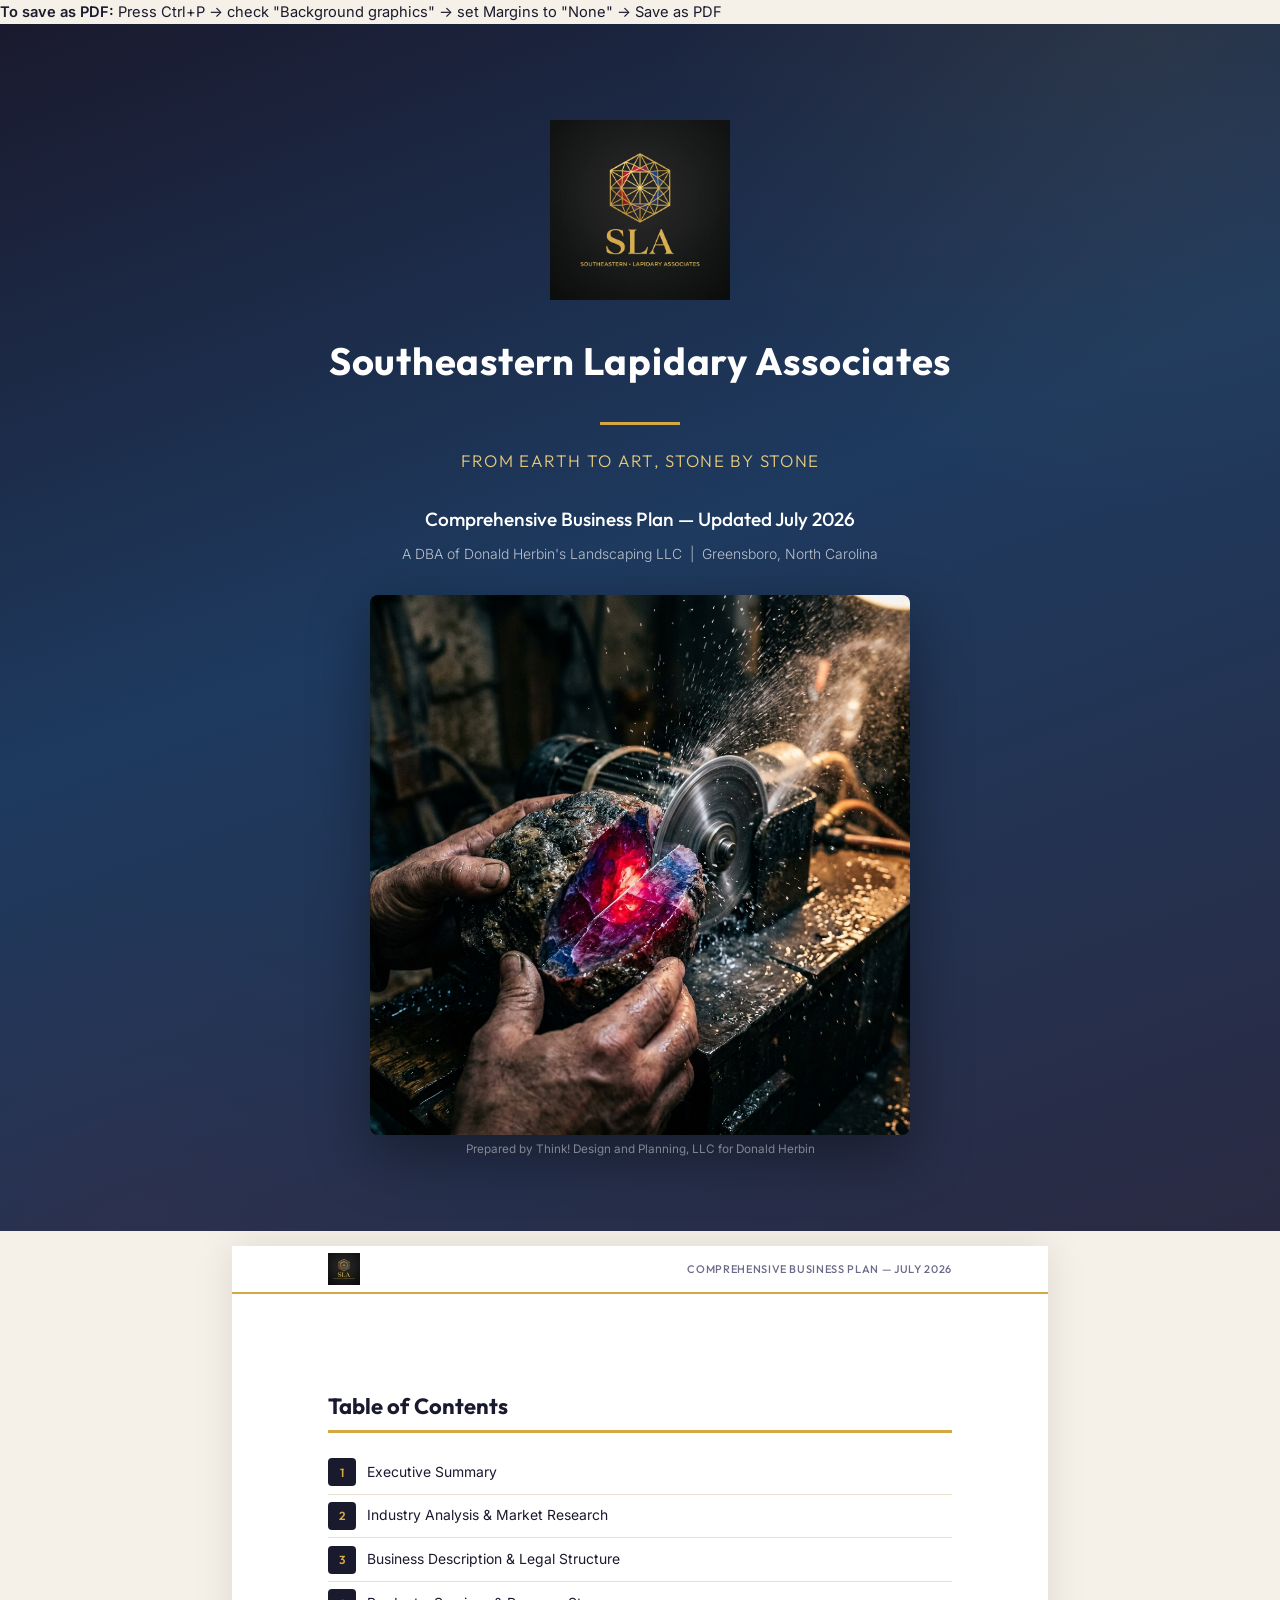
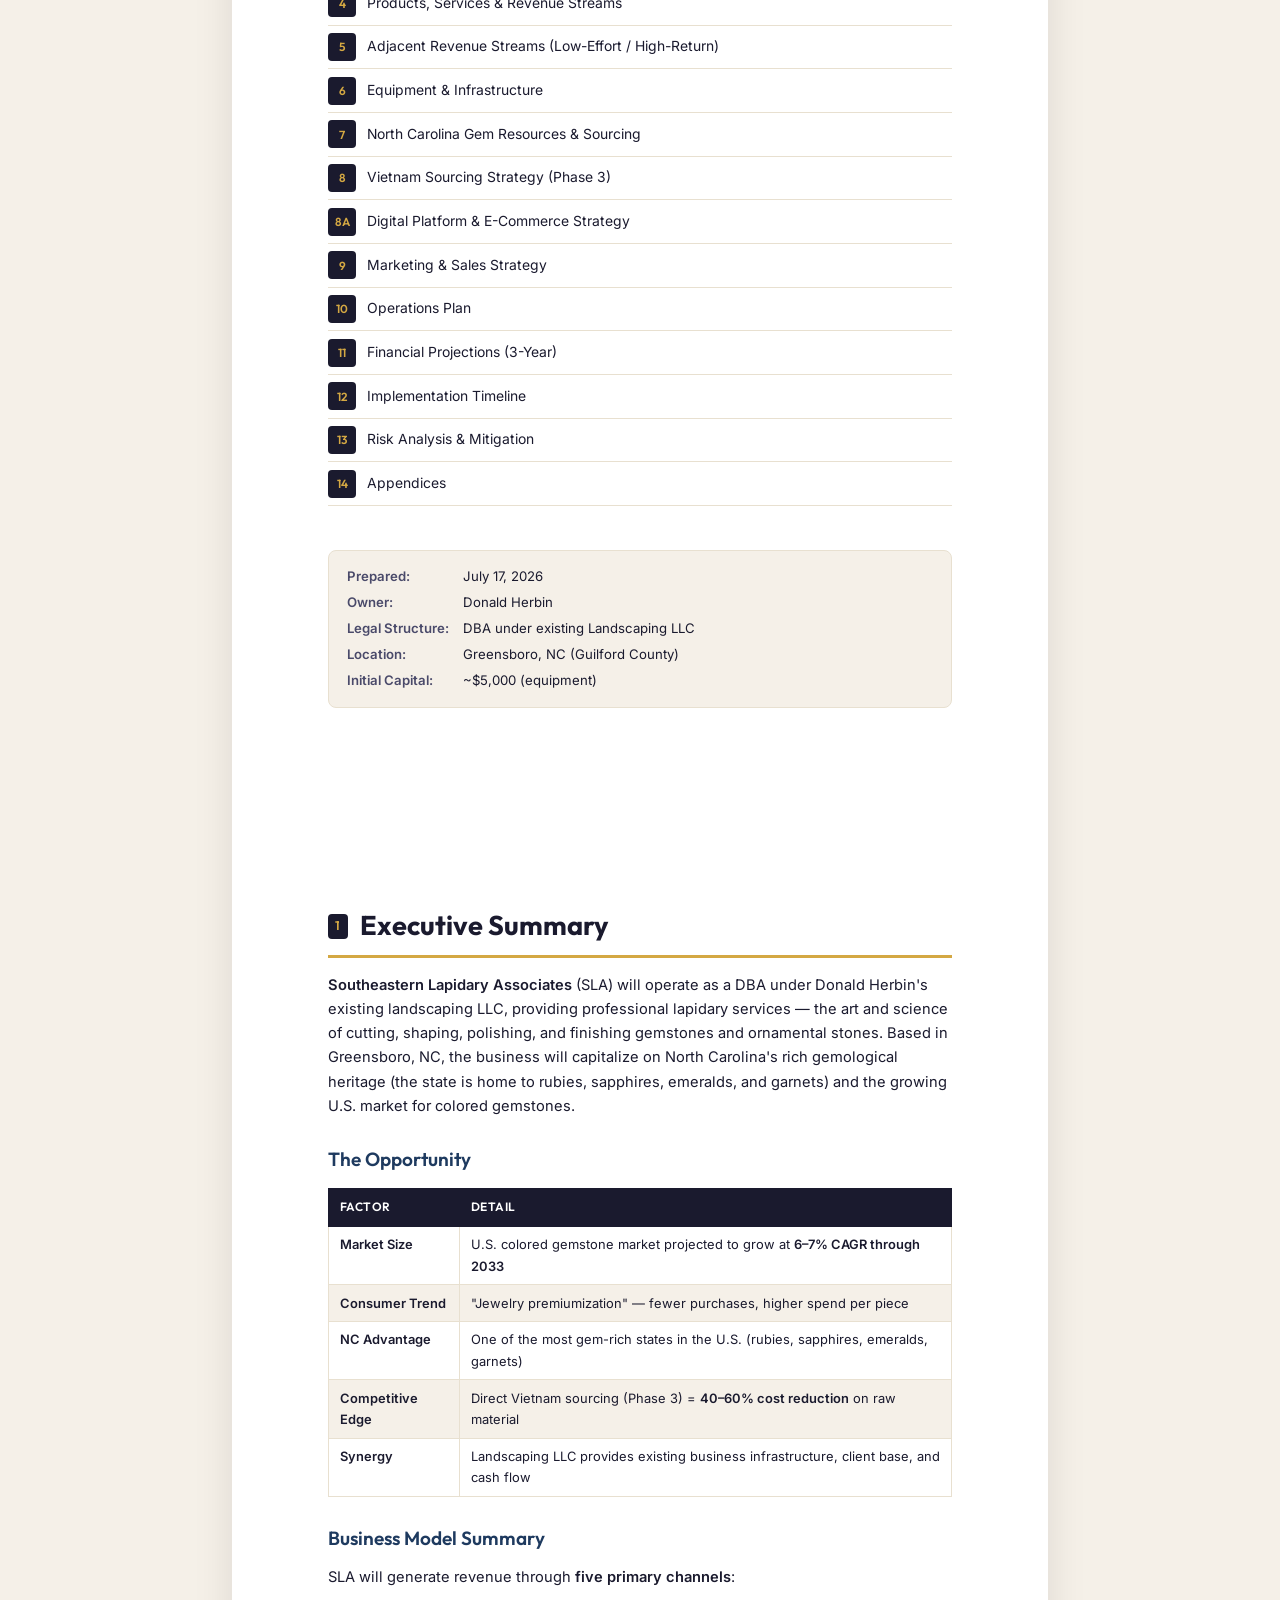
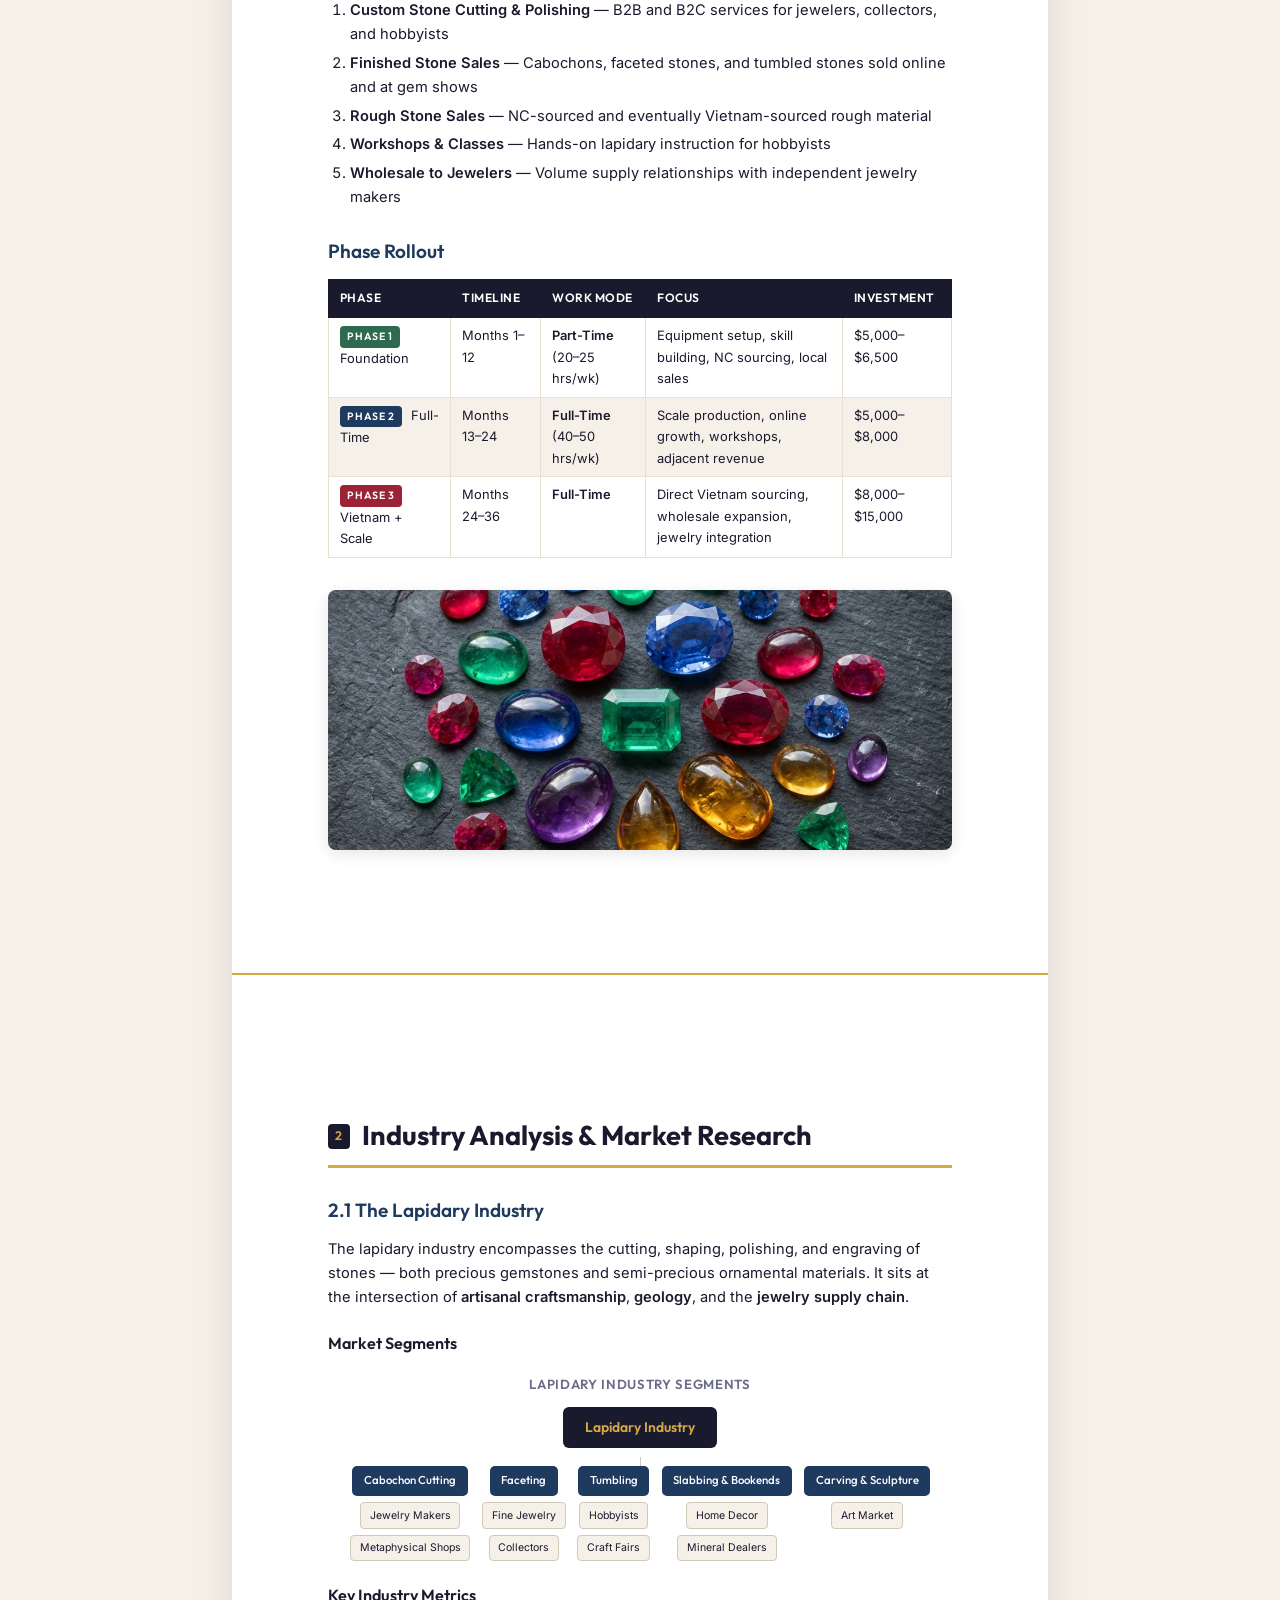
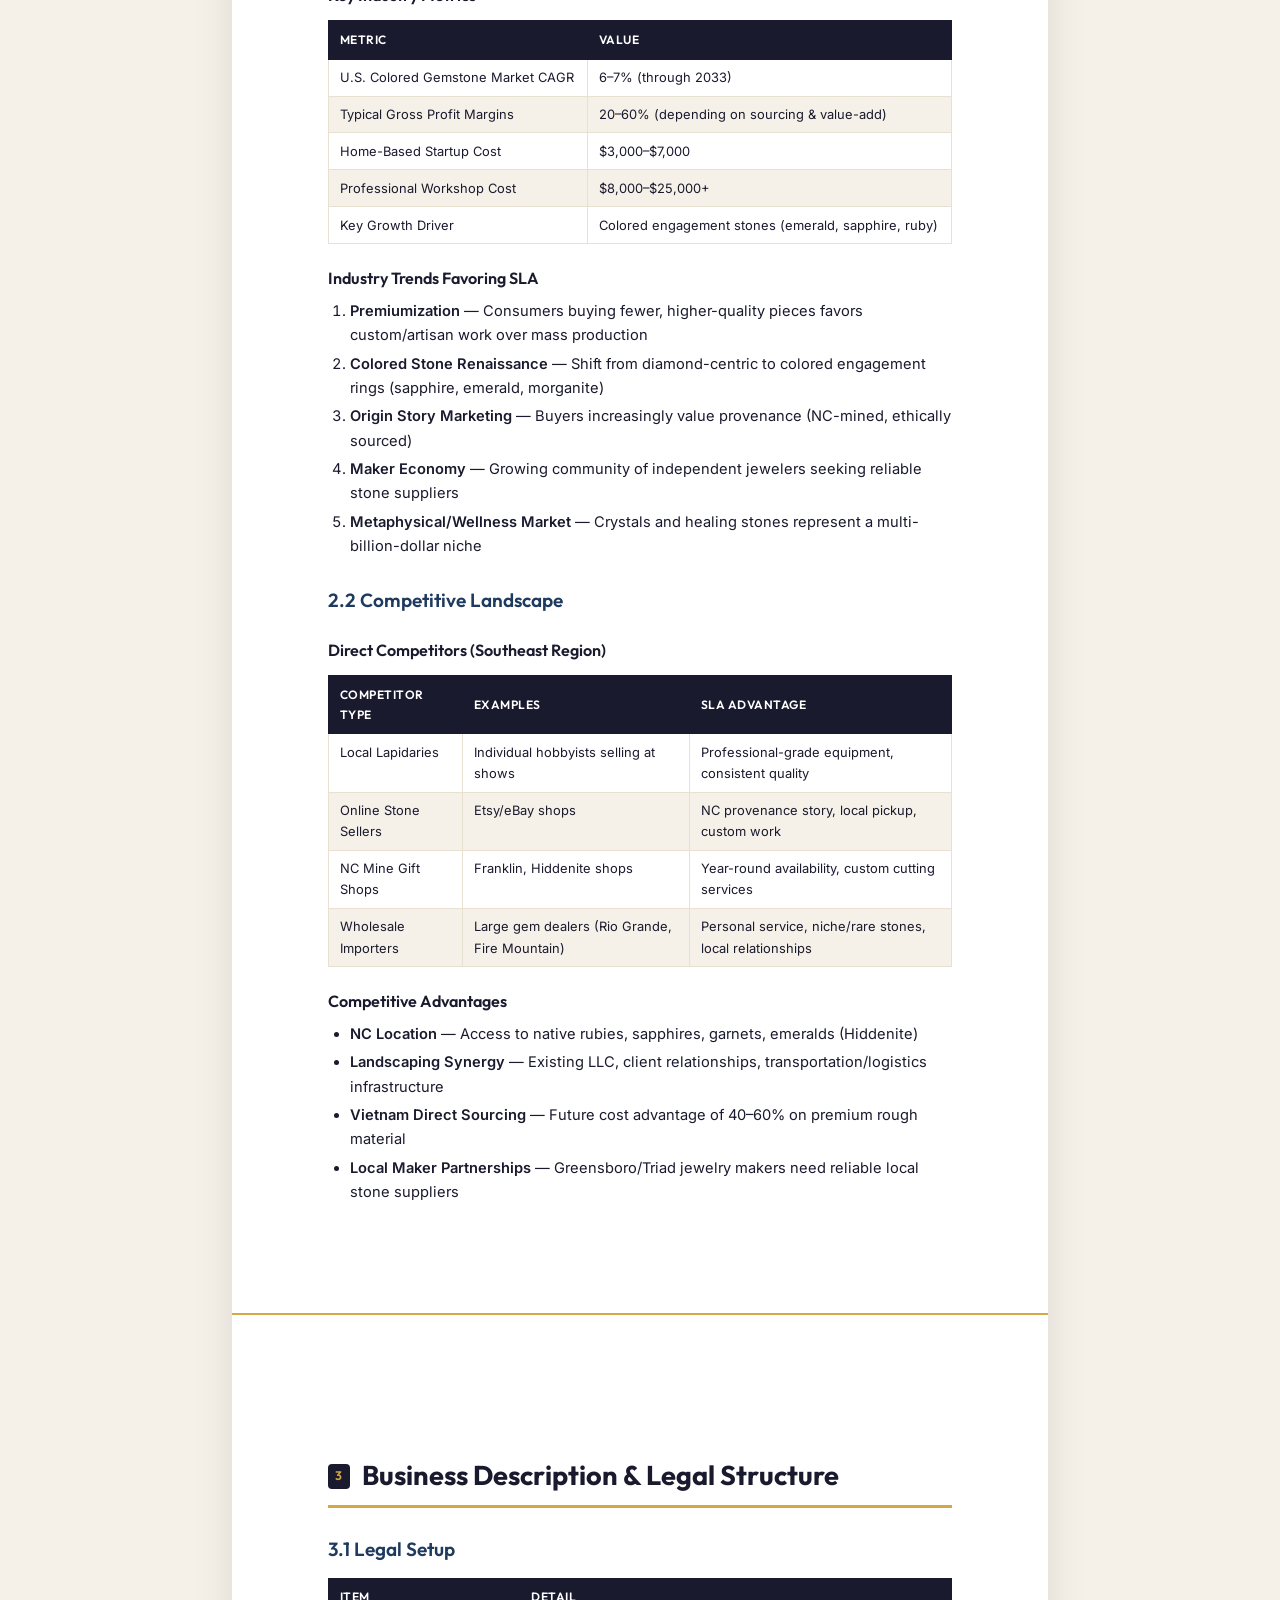
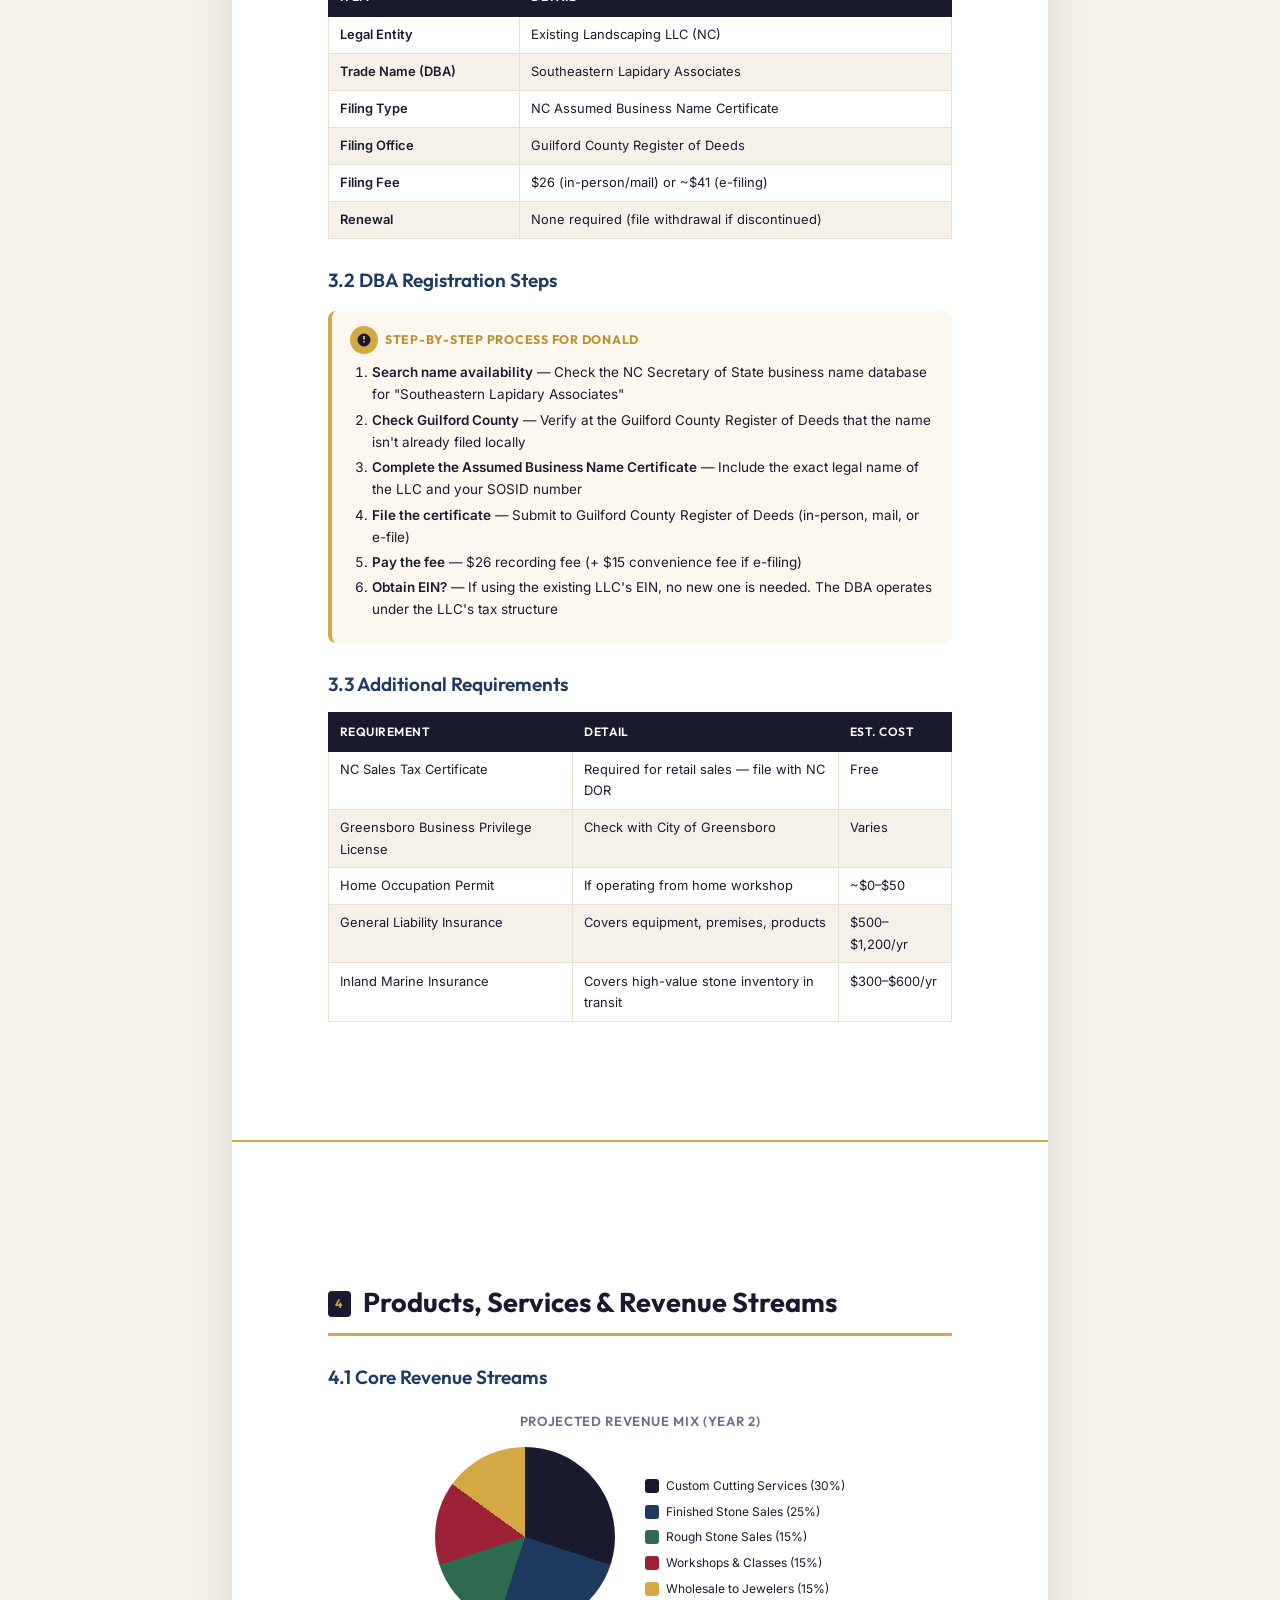
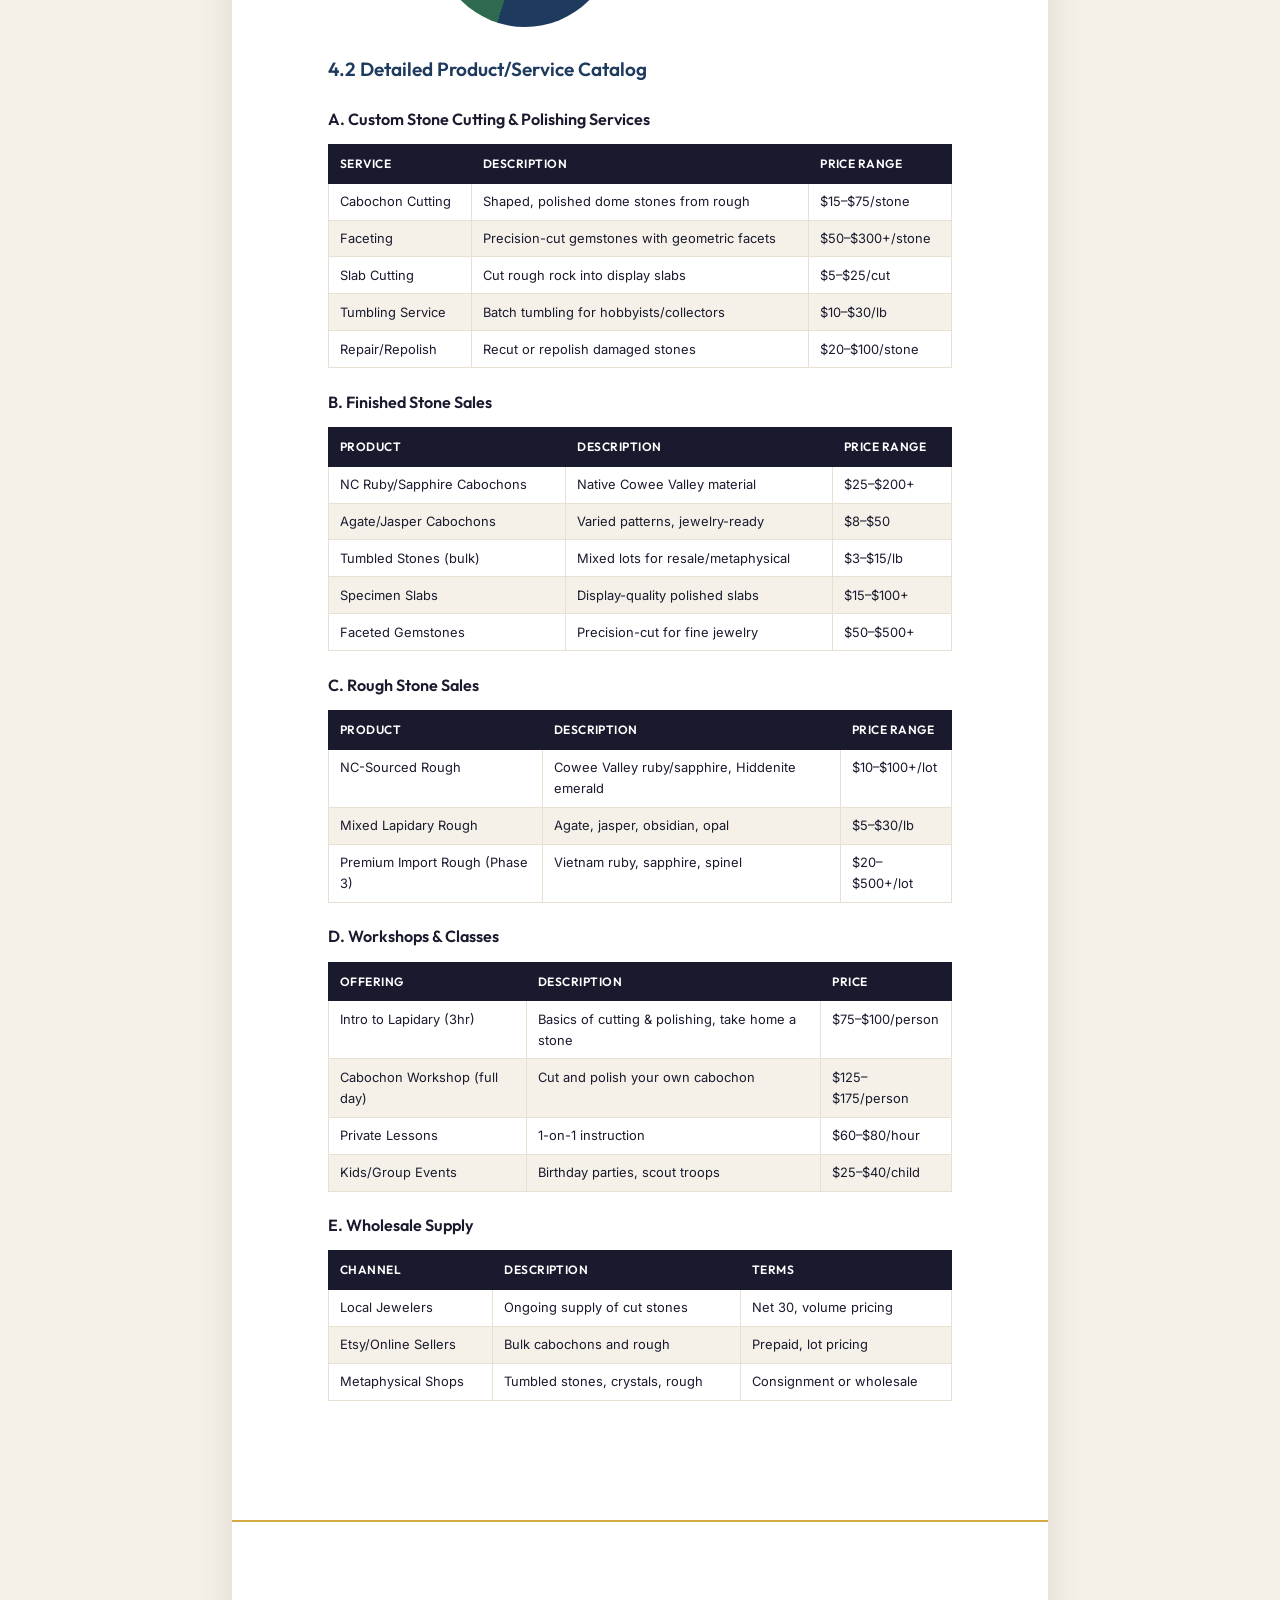
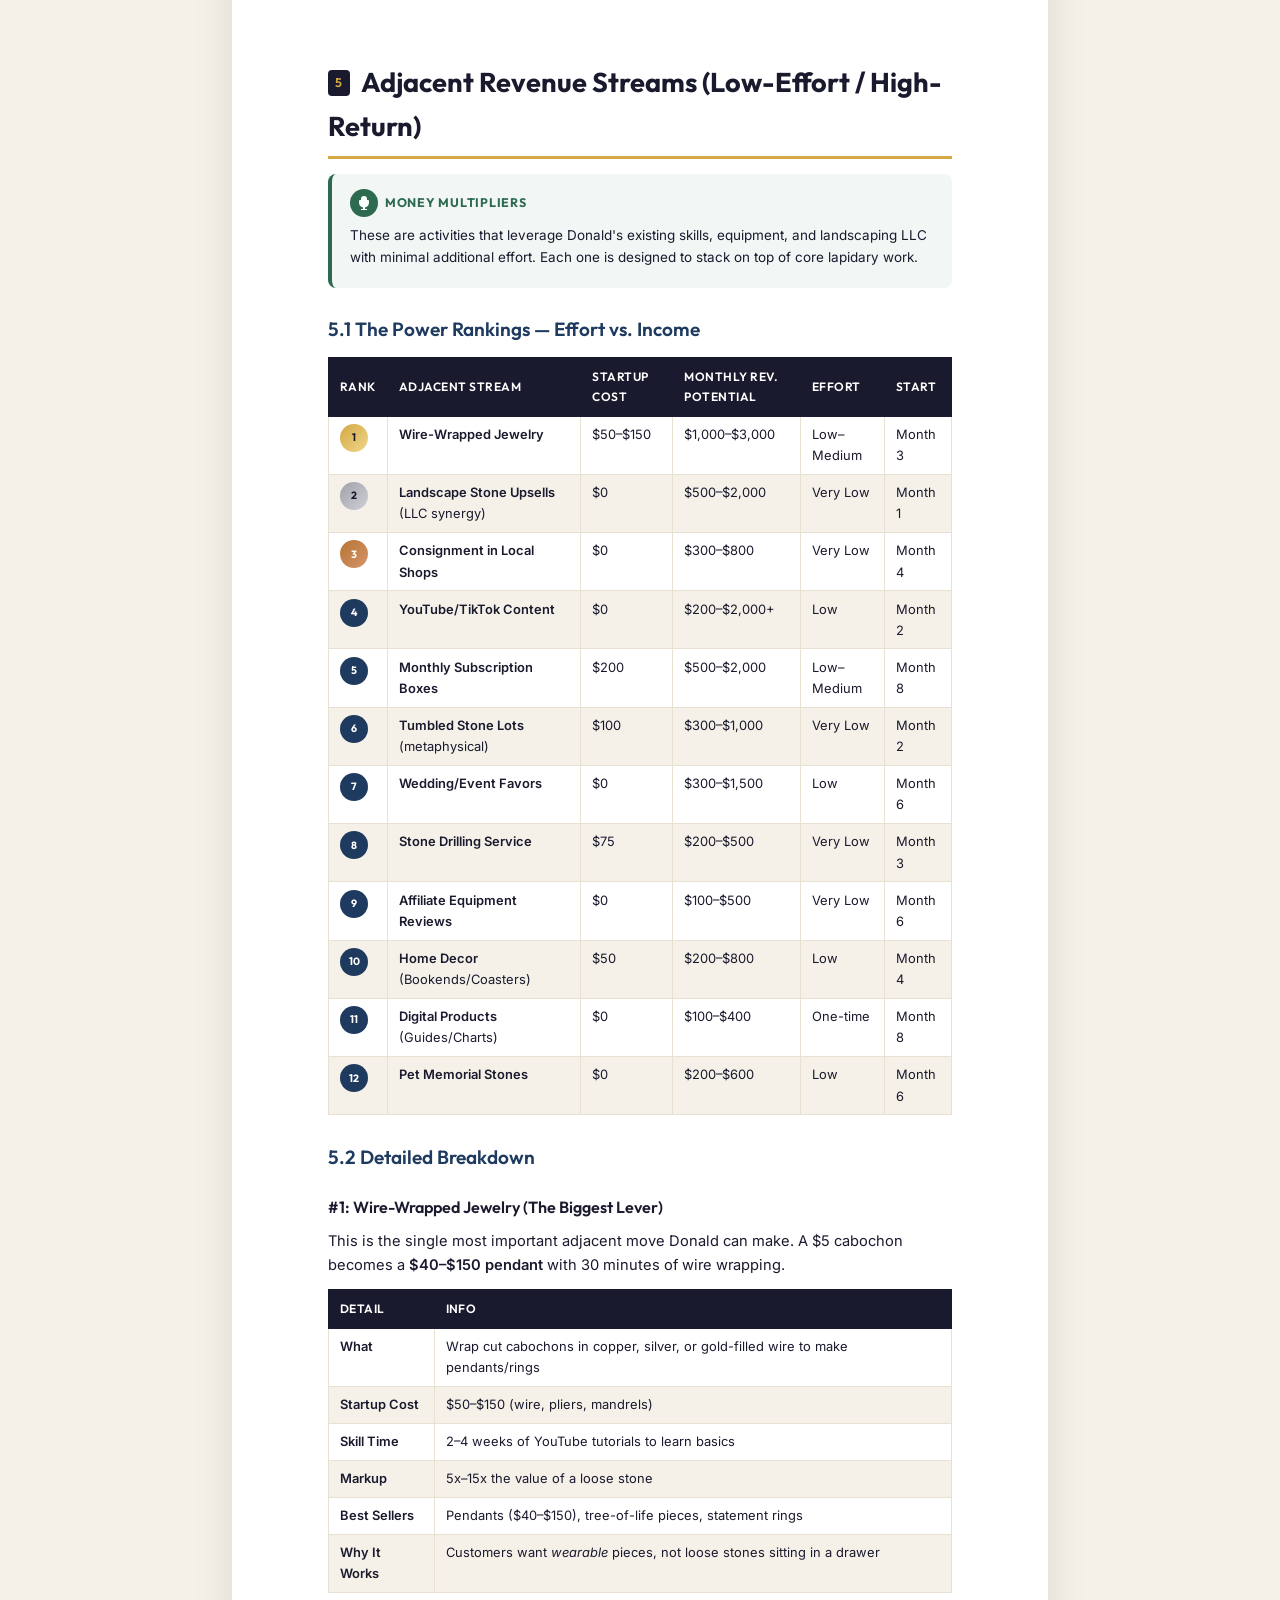
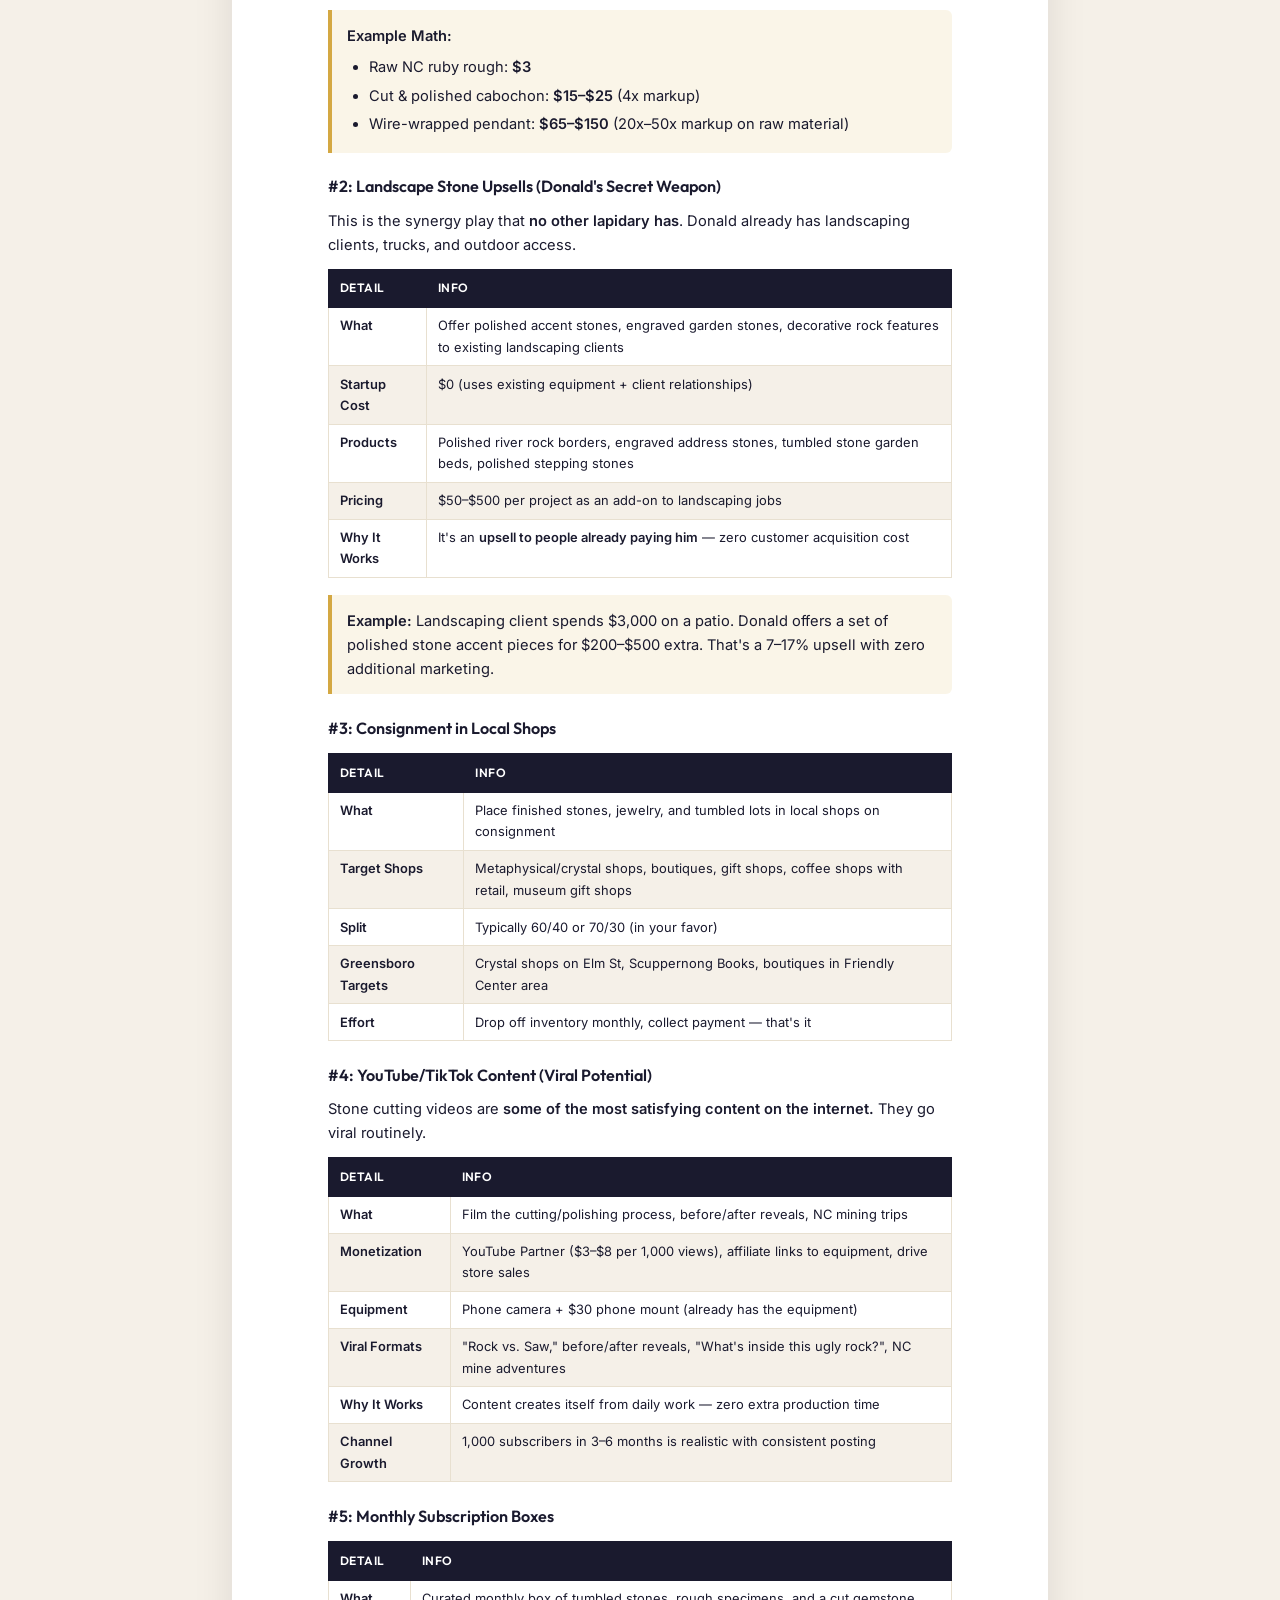
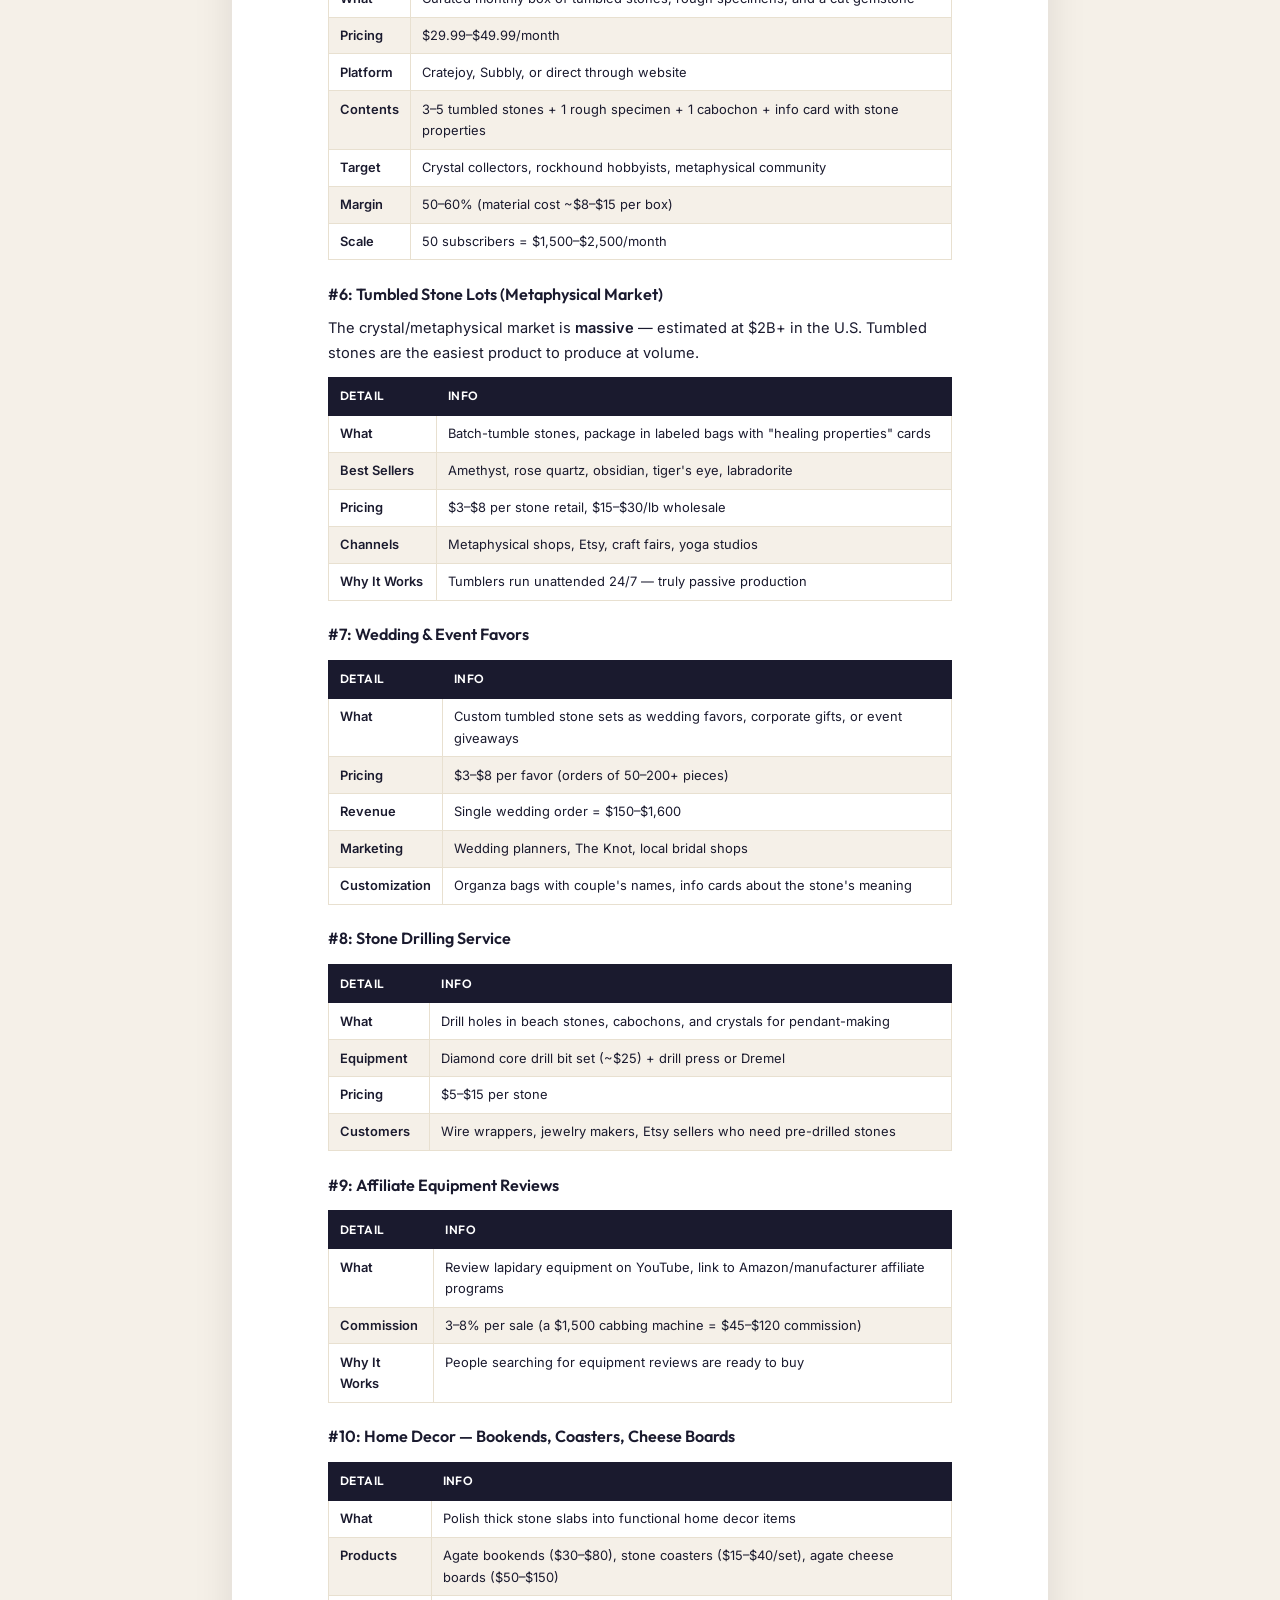
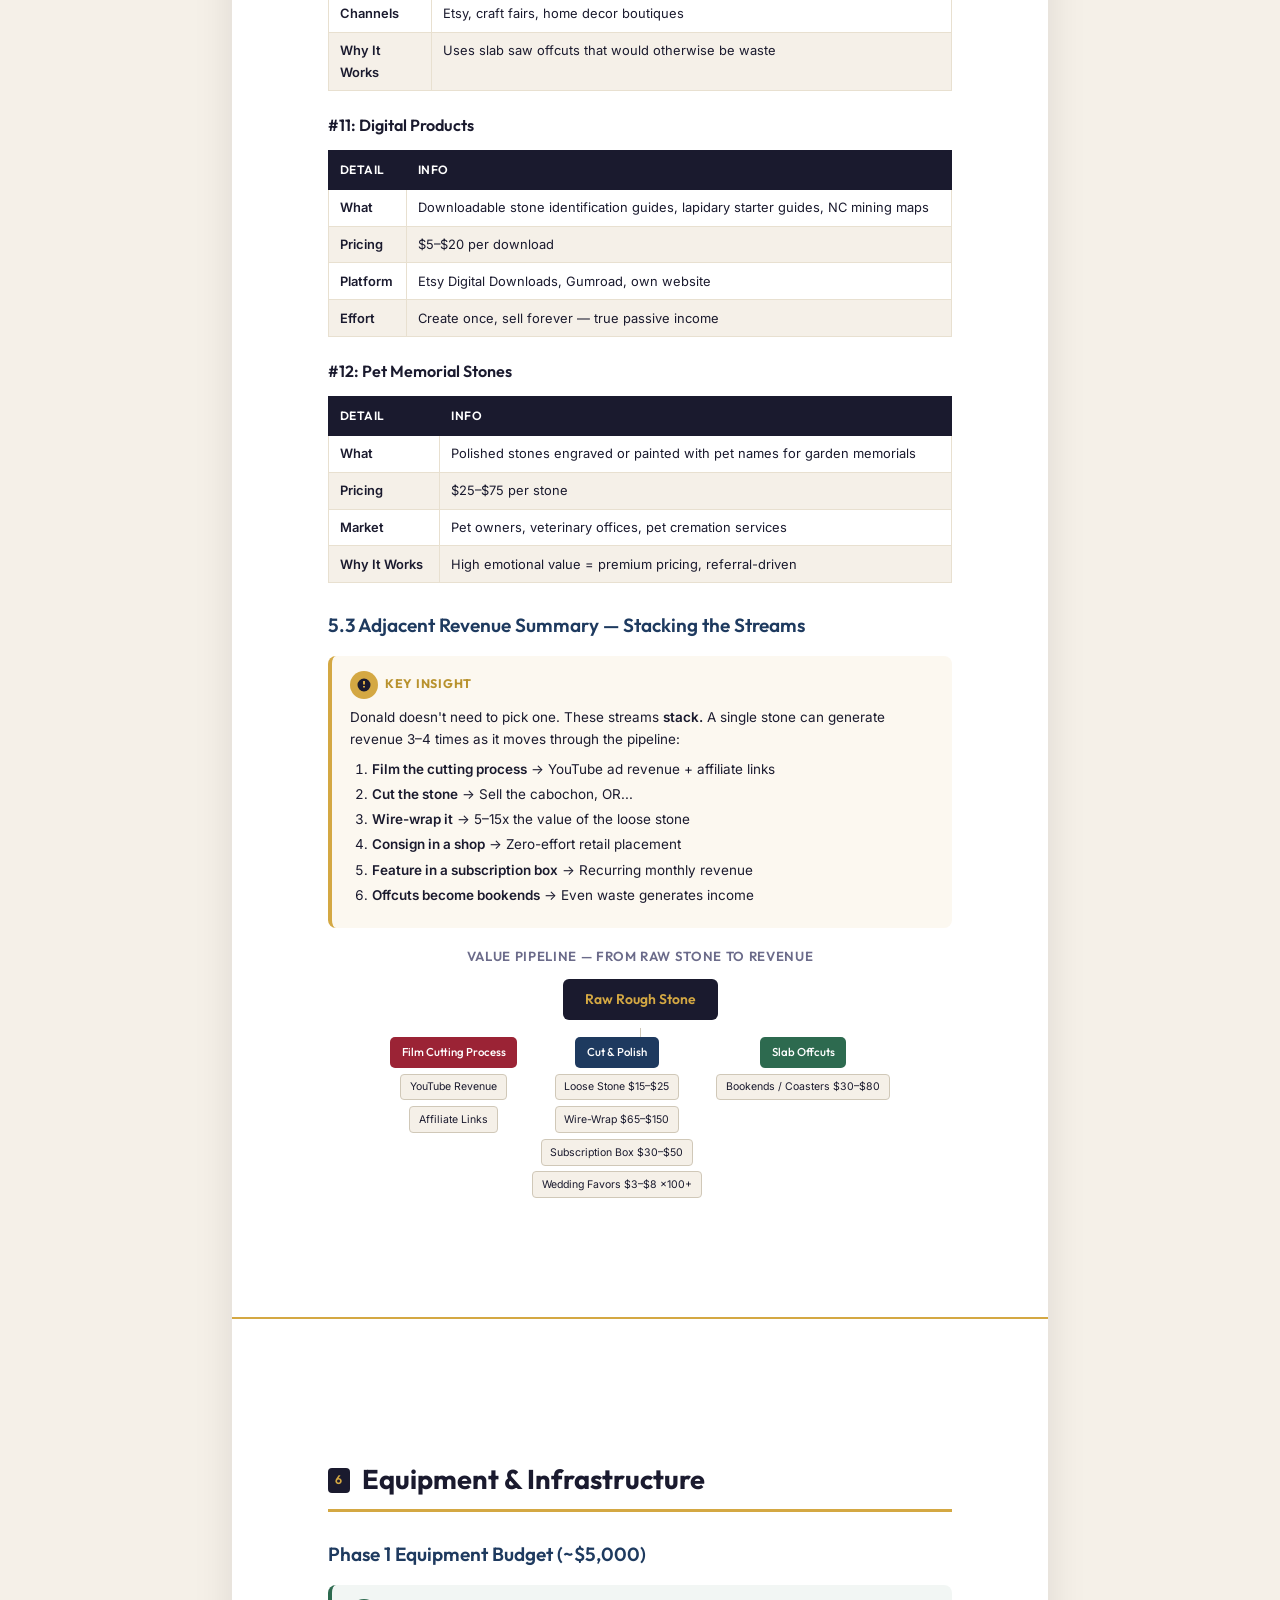
==== commit 26e125f5: "Fix: Business plan print formatting overhaul + print instruction banner" ====
--- a/business-plan-document.html
+++ b/business-plan-document.html
@@ -1002,25 +1002,69 @@
    PRINT STYLES
    ============================================================ */
 @media print {
-  html { font-size: 10pt; }
+  @page {
+    size: letter;
+    margin: 0.6in 0.65in 0.75in 0.65in;
+  }
+
+  @page :first {
+    margin: 0;
+  }
+
+  html {
+    font-size: 9pt;
+    -webkit-print-color-adjust: exact !important;
+    print-color-adjust: exact !important;
+  }
 
   body {
-    background: white;
-    color: black;
+    background: white !important;
+    color: #1a1a2e !important;
+    line-height: 1.45;
   }
 
   .page-container {
     max-width: none;
-    box-shadow: none;
-  }
-
+    box-shadow: none !important;
+    margin: 0;
+  }
+
+  /* CRITICAL: Zero out page-content padding so @page margins are the only spacing */
+  .page-content {
+    padding: 0.3in 0 !important;
+  }
+
+  /* Cover page fills first printed page */
   .cover-page {
     min-height: 0;
     height: 100vh;
     page-break-after: always;
-  }
-
-  .page-break-before {
+    margin: 0;
+    padding: 0.5in;
+  }
+
+  .cover-logo {
+    width: 130px;
+  }
+
+  .cover-company {
+    font-size: 2rem;
+  }
+
+  .cover-hero-img {
+    max-width: 380px;
+    max-height: 220px;
+    object-fit: cover;
+  }
+
+  /* TOC on its own page */
+  .toc-container {
+    page-break-after: always;
+  }
+
+  /* Each section starts on new page */
+  .page-break-before,
+  .section-break {
     page-break-before: always;
   }
 
@@ -1028,46 +1072,133 @@
     page-break-after: always;
   }
 
-  .no-page-break {
-    page-break-inside: avoid;
-  }
-
+  /* Prevent orphaned headings */
   h1, h2, h3, h4 {
     page-break-after: avoid;
-  }
-
-  table, .callout, .diagram-container {
     page-break-inside: avoid;
   }
 
-  @page {
-    size: letter;
-    margin: 1in;
-  }
-
+  h1 {
+    font-size: 1.4rem;
+    margin-top: 0;
+  }
+
+  h2 {
+    font-size: 1.1rem;
+  }
+
+  h3 {
+    font-size: 0.95rem;
+  }
+
+  /* Tables: compact for print */
+  table {
+    page-break-inside: avoid;
+    font-size: 0.75rem;
+    margin: 0.4rem 0 0.8rem 0;
+  }
+
+  thead {
+    display: table-header-group;
+  }
+
+  thead th {
+    padding: 0.35rem 0.5rem;
+    font-size: 0.7rem;
+    -webkit-print-color-adjust: exact !important;
+    print-color-adjust: exact !important;
+    background: #1a1a2e !important;
+    color: white !important;
+  }
+
+  tbody td {
+    padding: 0.3rem 0.5rem;
+    font-size: 0.75rem;
+  }
+
+  /* Keep tables, callouts, diagrams together */
+  .callout,
+  .diagram-container,
+  .formula-box,
+  .checklist {
+    page-break-inside: avoid;
+  }
+
+  .callout {
+    padding: 0.6rem 0.8rem;
+    margin: 0.5rem 0;
+    -webkit-print-color-adjust: exact !important;
+    print-color-adjust: exact !important;
+  }
+
+  /* Don't break rows across pages */
+  tr {
+    page-break-inside: avoid;
+  }
+
+  /* Running header — use static, not fixed (fixed causes overlap in PDF) */
   .running-header {
-    position: fixed;
-    top: 0;
-    left: 0;
-    right: 0;
-    padding: 0.3rem 0;
-    border-bottom: 1px solid var(--gold);
-  }
-
+    display: none;
+  }
+
+  /* Page footer — hide in print (use @page margin instead) */
   .page-footer {
-    position: fixed;
-    bottom: 0;
-    left: 0;
-    right: 0;
-    padding: 0.3rem 0;
-    border-top: 1px solid var(--border);
-  }
-
-  a { color: var(--text-primary); border-bottom: none; }
-  a[href^="http"]::after { content: none; }
-
+    display: none;
+  }
+
+  /* Print instruction banner — hide */
+  .print-banner {
+    display: none !important;
+  }
+
+  /* Links: clean for print */
+  a {
+    color: #1a1a2e !important;
+    text-decoration: none !important;
+    border-bottom: none !important;
+  }
+
+  a[href^="http"]::after {
+    content: none !important;
+  }
+
+  /* Constrain images */
   .section-image {
-    max-height: 200px;
+    max-height: 160px;
+    object-fit: cover;
+  }
+
+  img {
+    max-width: 100% !important;
+  }
+
+  /* No hover effects in print */
+  tbody tr:hover {
+    background: inherit !important;
+  }
+
+  /* Gold total rows must print */
+  tr.total-row td,
+  tr.total-row th {
+    background: #d4a843 !important;
+    color: #1a1a2e !important;
+    -webkit-print-color-adjust: exact !important;
+  }
+
+  /* Zebra stripe backgrounds print */
+  tbody tr:nth-child(even) {
+    -webkit-print-color-adjust: exact !important;
+    print-color-adjust: exact !important;
+  }
+
+  /* Diagrams compact */
+  .diagram-container {
+    margin: 0.5rem 0;
+  }
+
+  /* Section images */
+  .section-image-container {
+    margin: 0.5rem 0;
   }
 }
 
@@ -1087,6 +1218,10 @@
 <!-- ============================================================
      COVER PAGE
      ============================================================ -->
+<div class="print-banner">
+  <strong>To save as PDF:</strong> Press Ctrl+P &rarr; check "Background graphics" &rarr; set Margins to "None" &rarr; Save as PDF
+</div>
+
 <div class="cover-page">
   <img src="assets/images/sla-logo.png" alt="SLA Logo" class="cover-logo">
   <div class="cover-company">Southeastern Lapidary Associates</div>
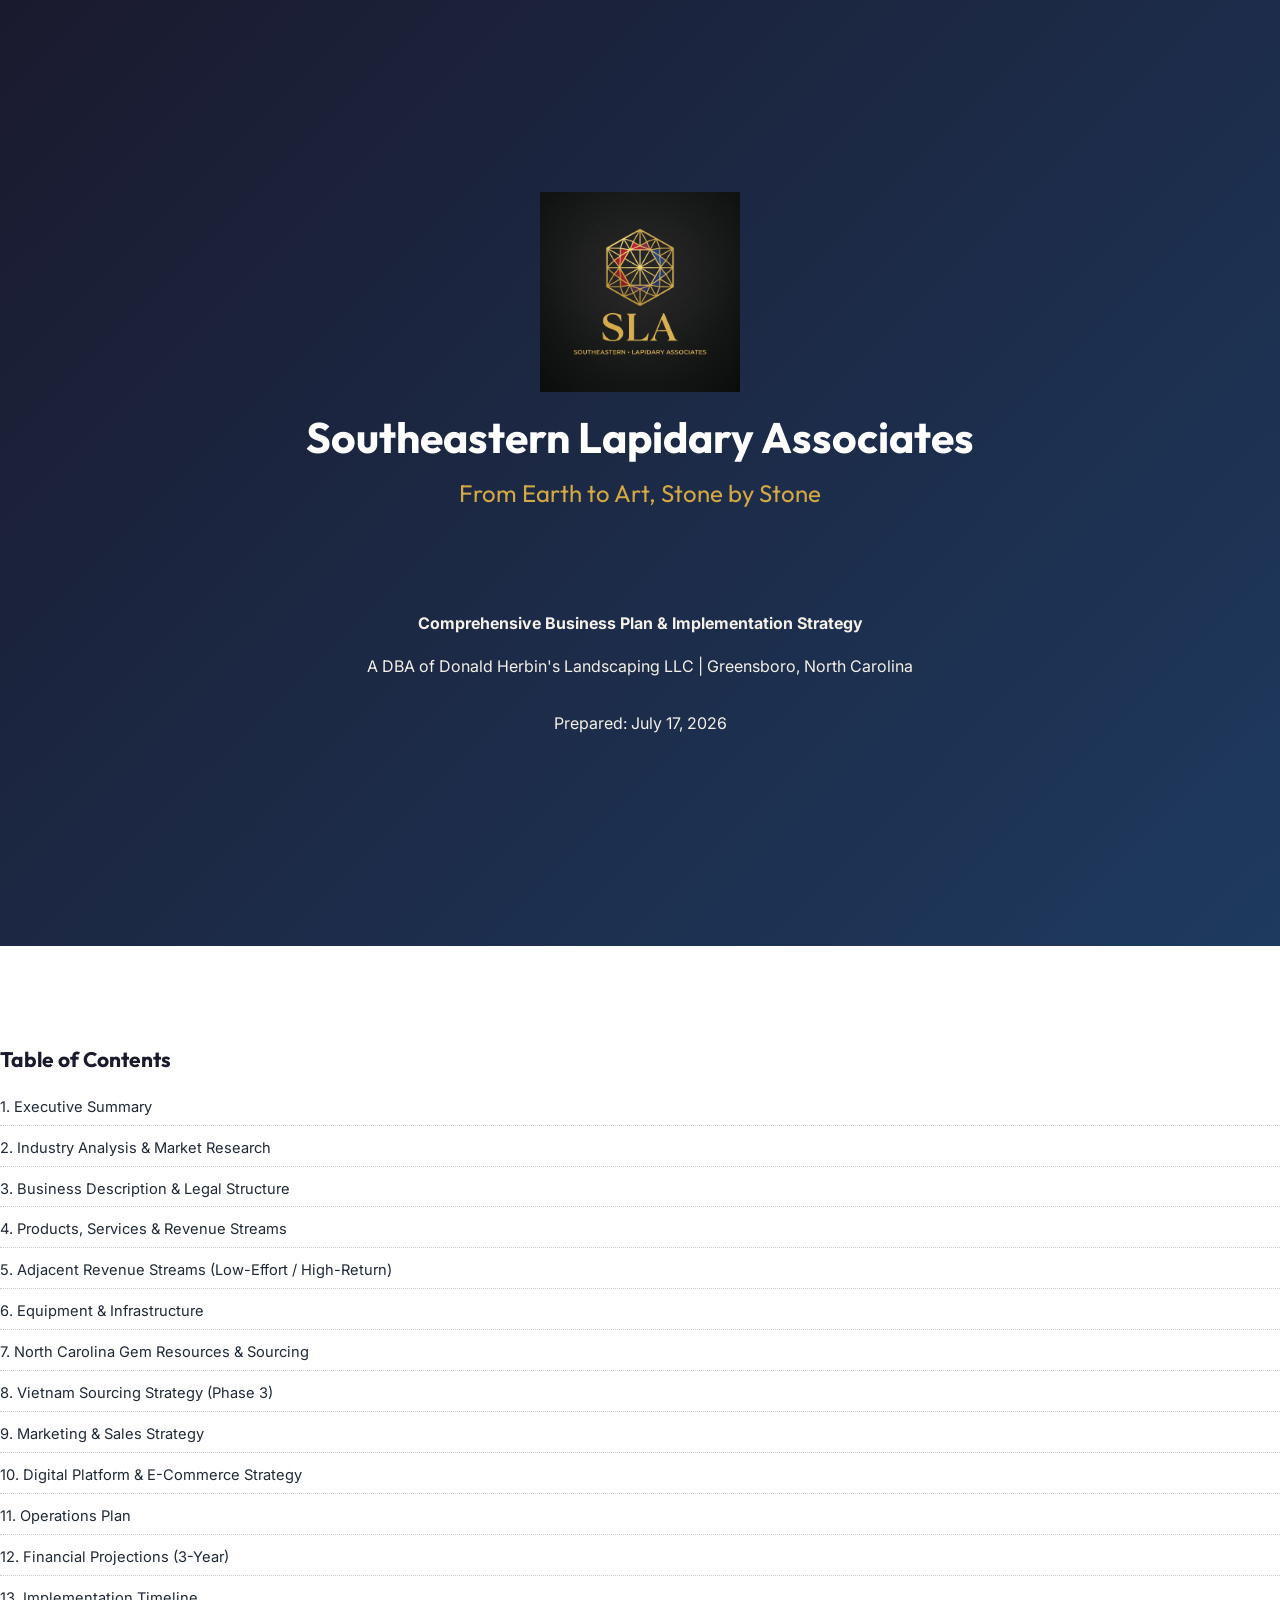
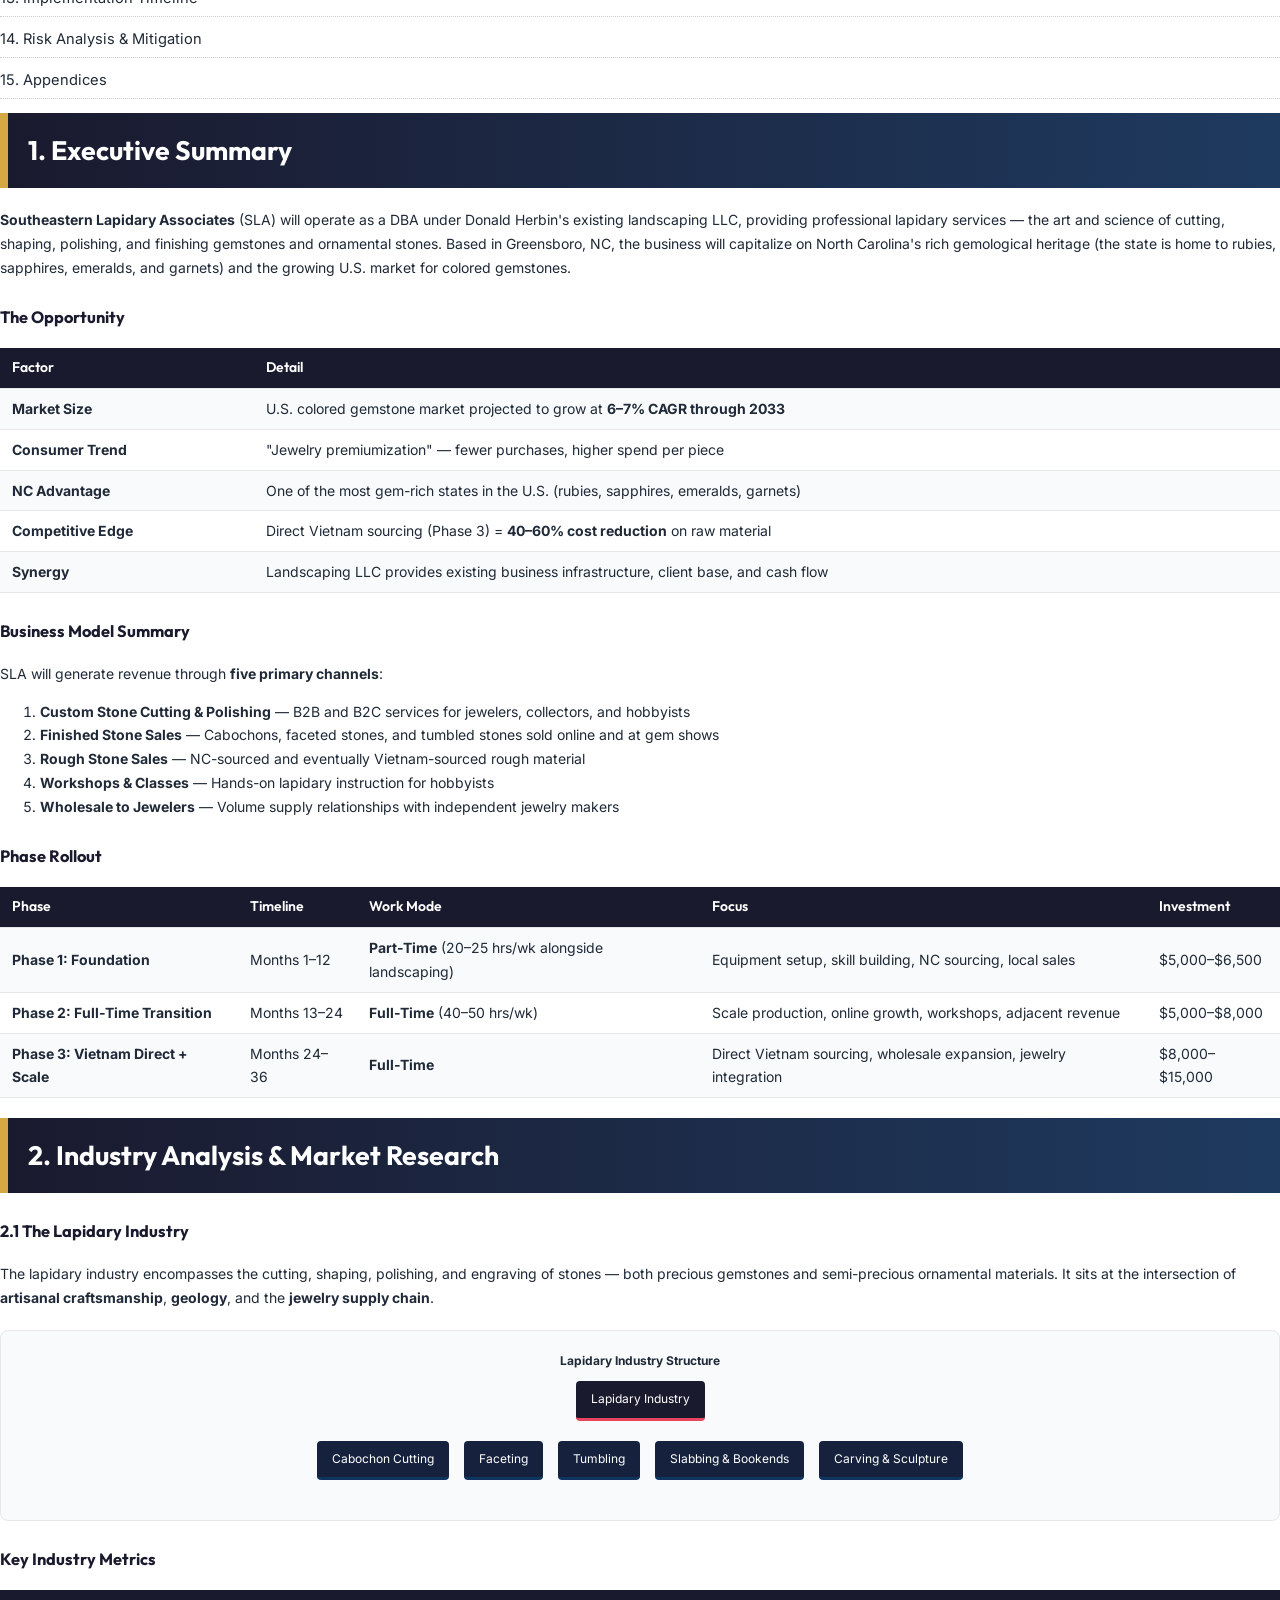
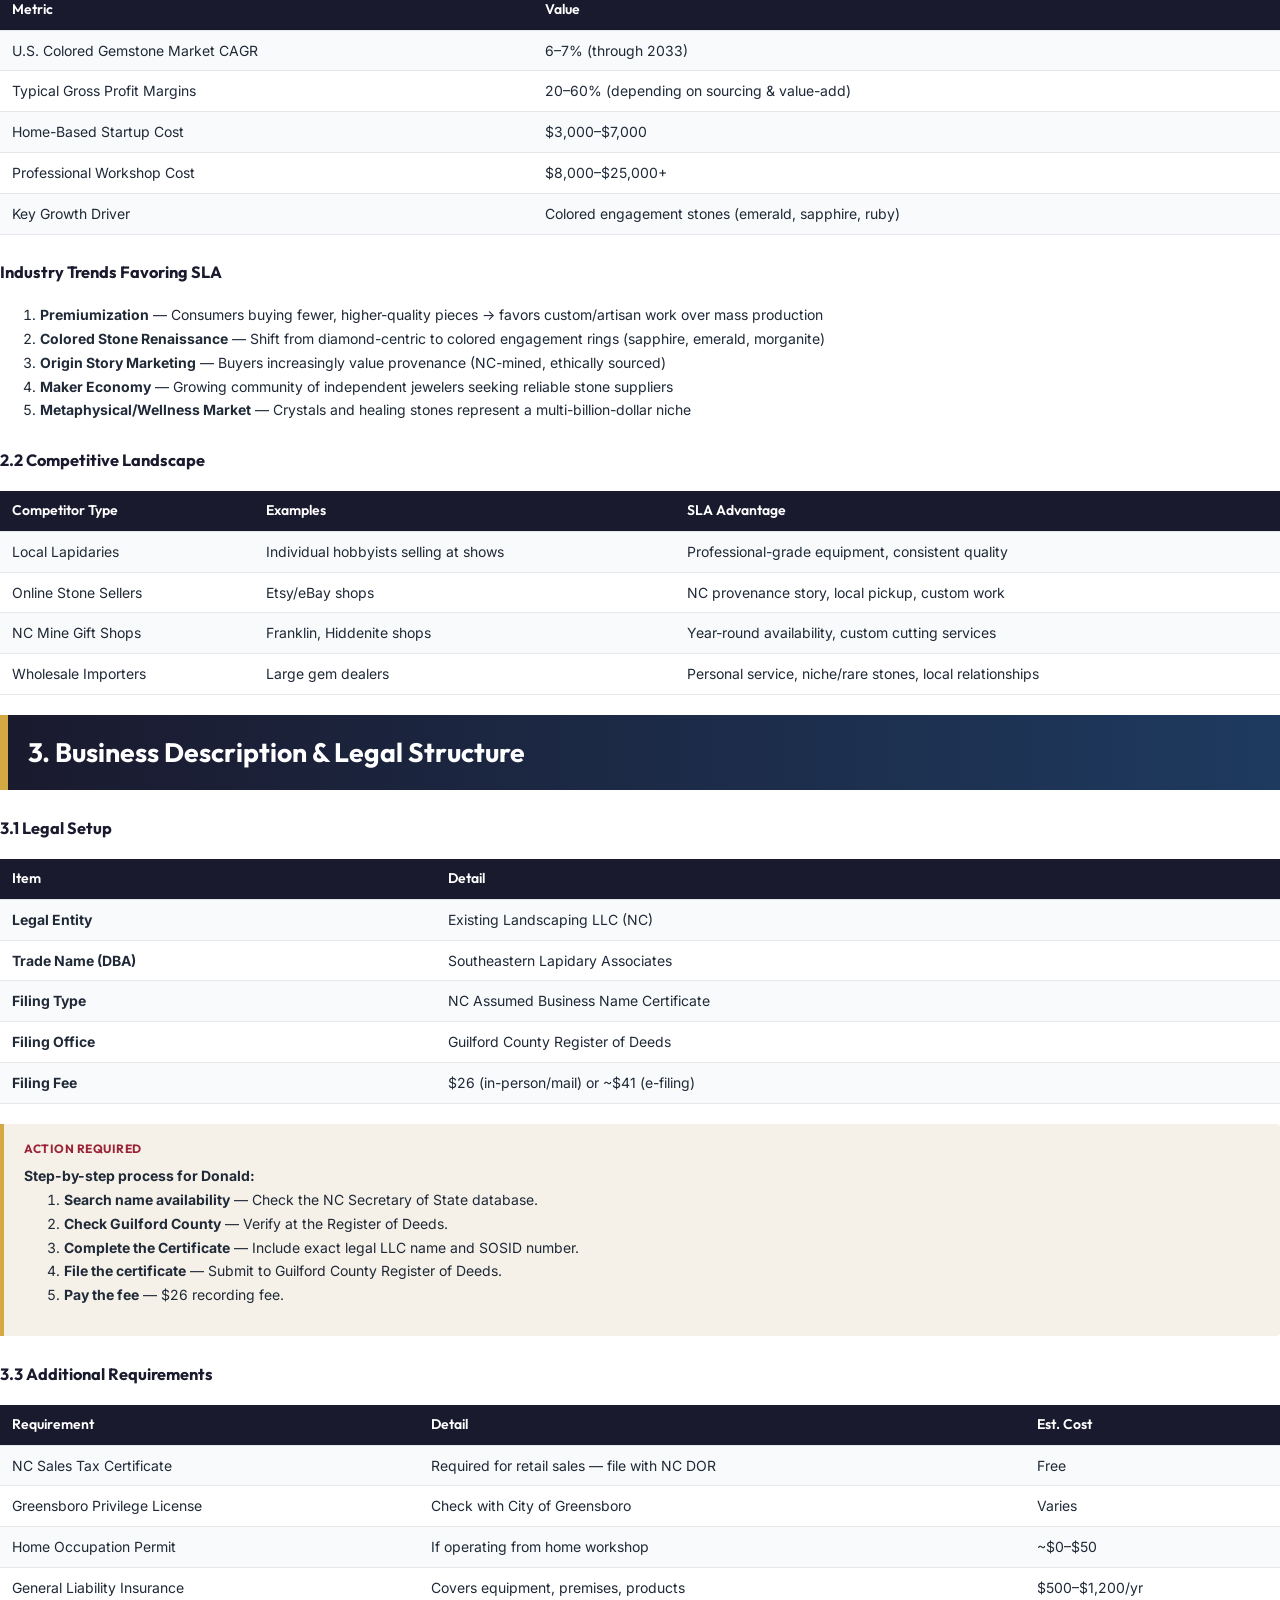
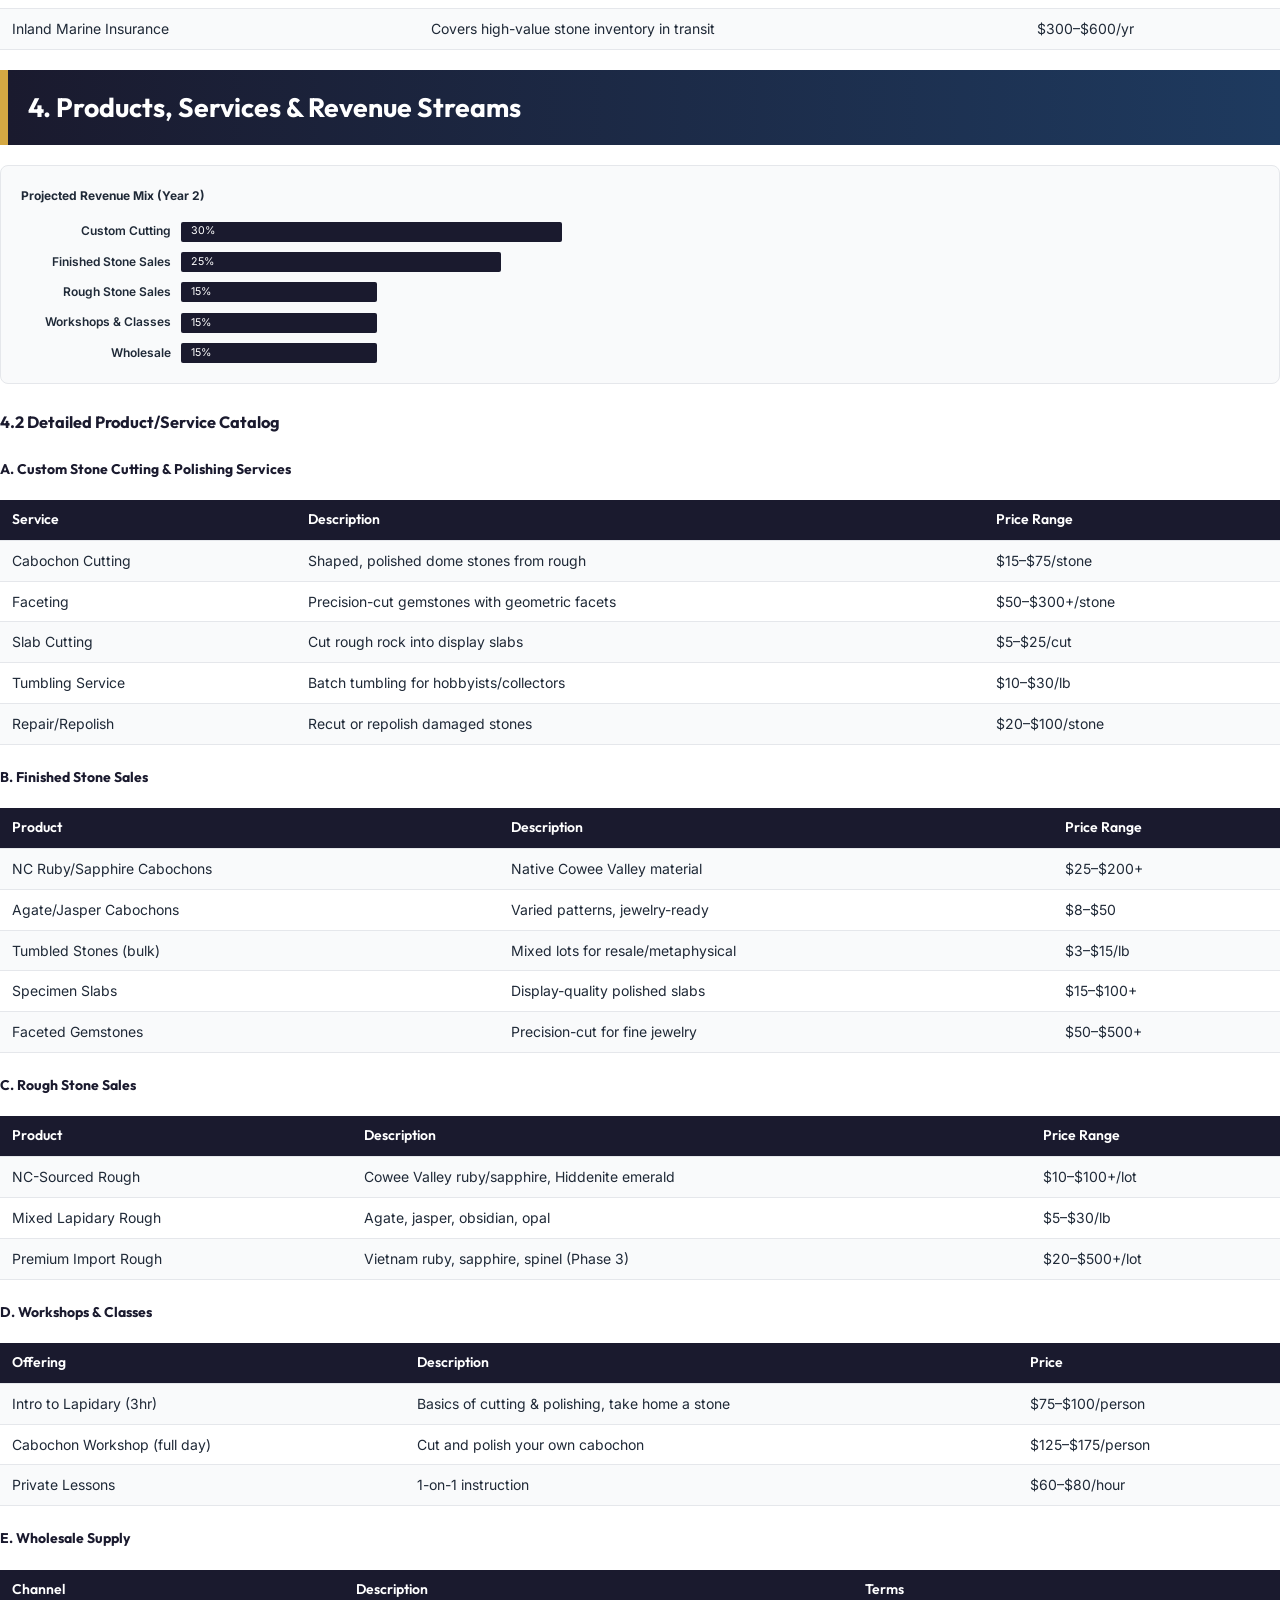
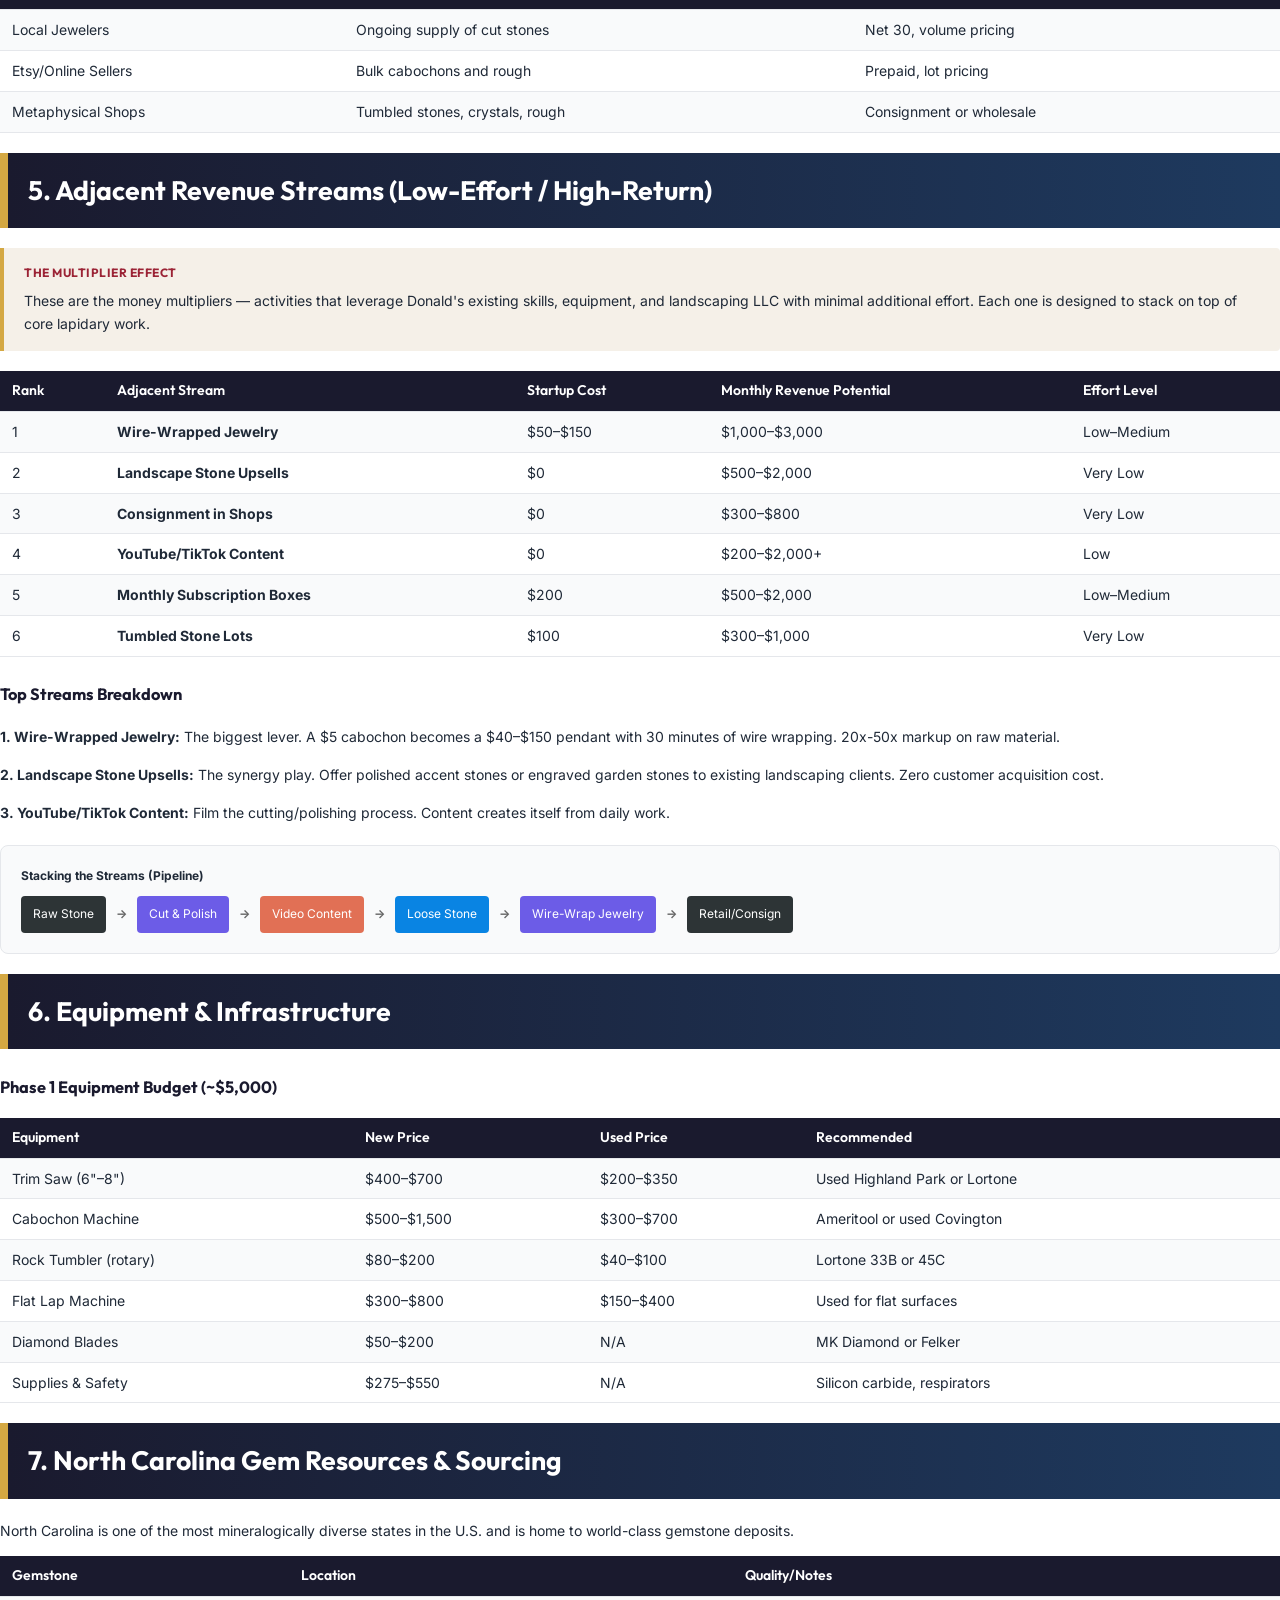
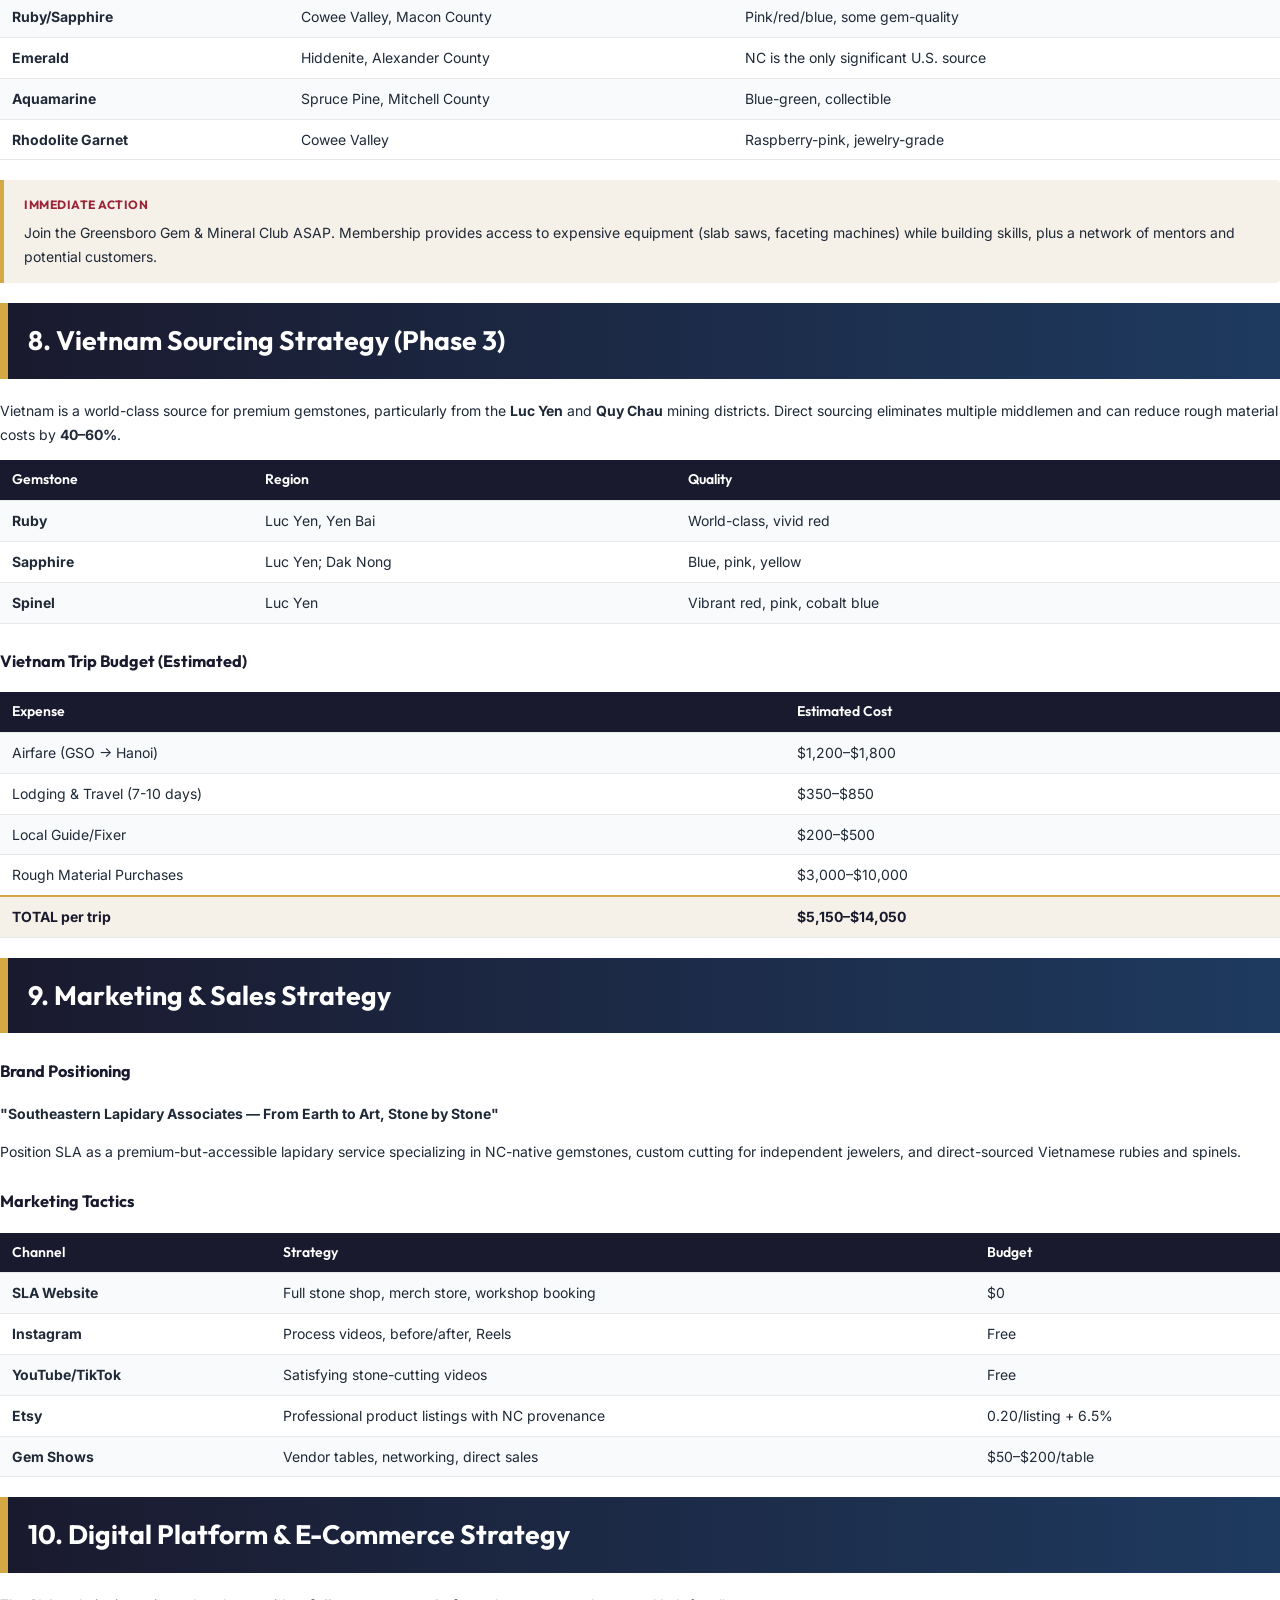
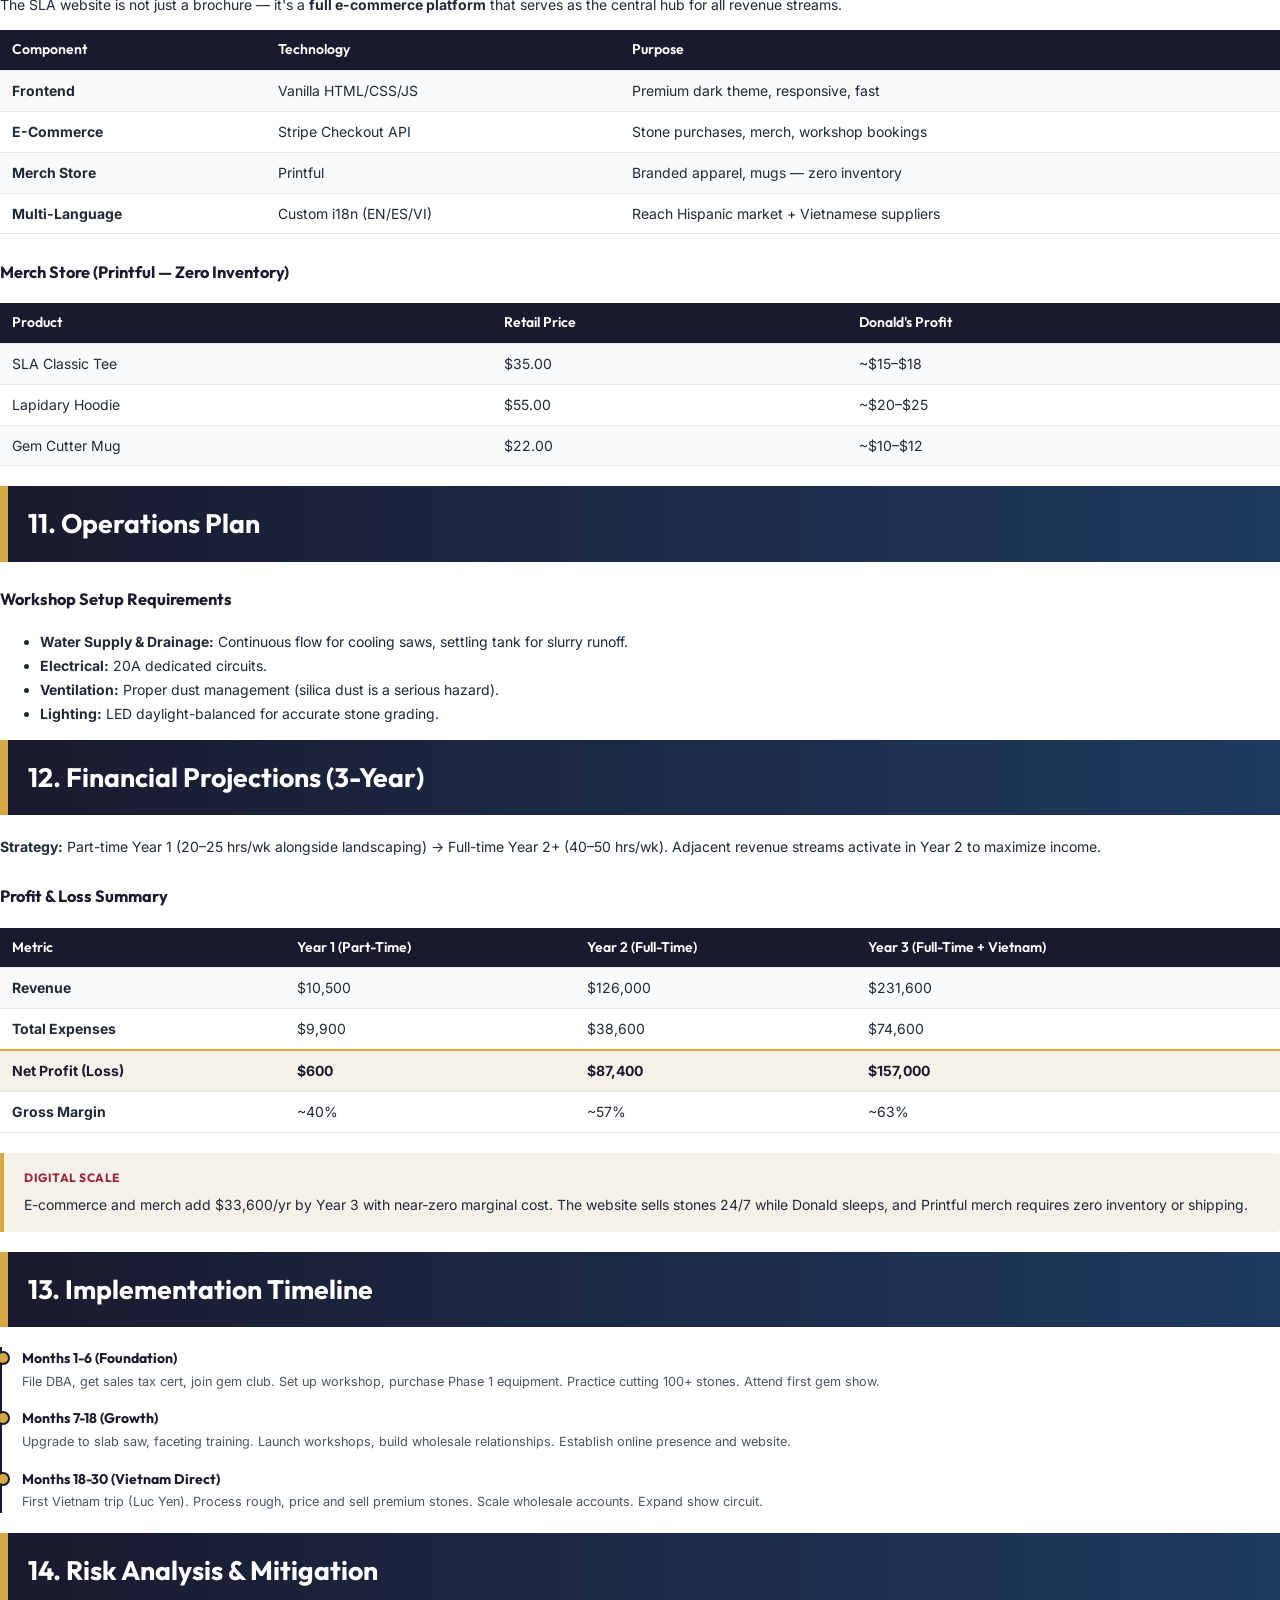
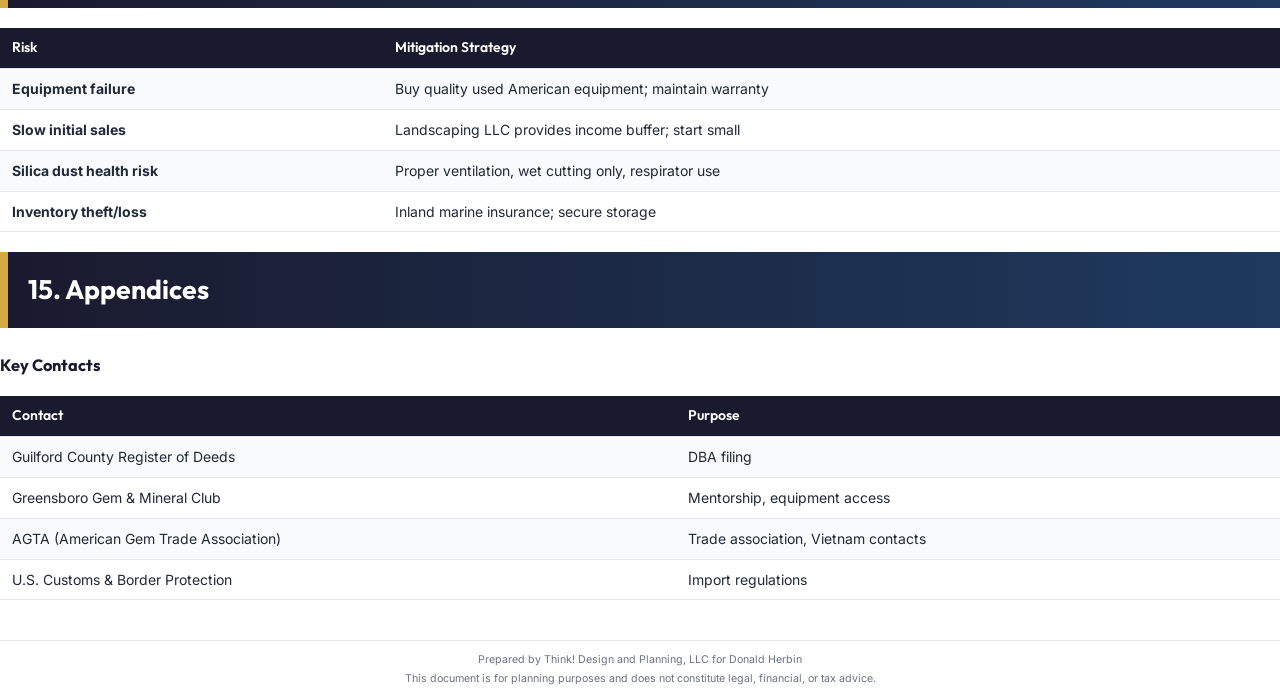
==== commit 52203901: "Business plan rebuilt with VanHook print pattern - perfect PDF output" ====
--- a/business-plan-document.html
+++ b/business-plan-document.html
@@ -1,2778 +1,663 @@
 <!DOCTYPE html>
 <html lang="en">
 <head>
-<meta charset="UTF-8">
-<meta name="viewport" content="width=device-width, initial-scale=1.0">
-<title>Southeastern Lapidary Associates — Comprehensive Business Plan</title>
-<link rel="preconnect" href="https://fonts.googleapis.com">
-<link href="https://fonts.googleapis.com/css2?family=Outfit:wght@300;400;500;600;700;800&family=Inter:wght@300;400;500;600;700&display=swap" rel="stylesheet">
-<style>
-/* ============================================================
-   SLA BUSINESS PLAN — DESIGN TOKENS
-   ============================================================ */
-:root {
-  --charcoal: #1a1a2e;
-  --charcoal-light: #2a2a42;
-  --gold: #d4a843;
-  --gold-light: #e8c97a;
-  --gold-dim: rgba(212,168,67,0.12);
-  --ruby: #9b2335;
-  --ruby-light: #c43a50;
-  --emerald: #2d6a4f;
-  --emerald-light: #40916c;
-  --sapphire: #1e3a5f;
-  --sapphire-light: #2c5282;
-  --cream: #f5f0e8;
-  --cream-dark: #e8e0d0;
-  --white: #ffffff;
-  --text-primary: #1a1a2e;
-  --text-secondary: #4a4a6a;
-  --text-muted: #6b6b8a;
-  --border: #d0c8b8;
-  --border-light: #e8e0d0;
-  --font-heading: 'Outfit', sans-serif;
-  --font-body: 'Inter', sans-serif;
-  --page-max: 8.5in;
-}
-
-/* ============================================================
-   RESET & BASE
-   ============================================================ */
-*, *::before, *::after { box-sizing: border-box; margin: 0; padding: 0; }
-
-html {
-  font-size: 11pt;
-  -webkit-print-color-adjust: exact;
-  print-color-adjust: exact;
-}
-
-body {
-  font-family: var(--font-body);
-  color: var(--text-primary);
-  background: var(--cream);
-  line-height: 1.65;
-  font-weight: 400;
-}
-
-/* ============================================================
-   PAGE CONTAINER
-   ============================================================ */
-.page-container {
-  max-width: var(--page-max);
-  margin: 0 auto;
-  background: var(--white);
-}
-
-.page-content {
-  padding: 0.75in 1in;
-}
-
-/* ============================================================
-   COVER PAGE
-   ============================================================ */
-.cover-page {
-  min-height: 100vh;
-  display: flex;
-  flex-direction: column;
-  align-items: center;
-  justify-content: center;
-  background: linear-gradient(160deg, var(--charcoal) 0%, var(--sapphire) 45%, var(--charcoal-light) 100%);
-  color: var(--white);
-  text-align: center;
-  padding: 1in;
-  position: relative;
-  overflow: hidden;
-}
-
-.cover-page::before {
-  content: '';
-  position: absolute;
-  top: -40%;
-  right: -30%;
-  width: 80%;
-  height: 80%;
-  border-radius: 50%;
-  background: radial-gradient(circle, rgba(212,168,67,0.08) 0%, transparent 70%);
-  pointer-events: none;
-}
-
-.cover-page::after {
-  content: '';
-  position: absolute;
-  bottom: -30%;
-  left: -20%;
-  width: 60%;
-  height: 60%;
-  border-radius: 50%;
-  background: radial-gradient(circle, rgba(155,35,53,0.06) 0%, transparent 70%);
-  pointer-events: none;
-}
-
-.cover-logo {
-  width: 180px;
-  height: auto;
-  margin-bottom: 2rem;
-  position: relative;
-  z-index: 1;
-}
-
-.cover-divider {
-  width: 80px;
-  height: 3px;
-  background: var(--gold);
-  margin: 1.5rem auto;
-  border: none;
-  position: relative;
-  z-index: 1;
-}
-
-.cover-company {
-  font-family: var(--font-heading);
-  font-size: 2.6rem;
-  font-weight: 700;
-  letter-spacing: 0.02em;
-  margin-bottom: 0.5rem;
-  position: relative;
-  z-index: 1;
-}
-
-.cover-tagline {
-  font-family: var(--font-heading);
-  font-size: 1.15rem;
-  font-weight: 300;
-  color: var(--gold-light);
-  letter-spacing: 0.08em;
-  text-transform: uppercase;
-  margin-bottom: 2rem;
-  position: relative;
-  z-index: 1;
-}
-
-.cover-subtitle {
-  font-family: var(--font-heading);
-  font-size: 1.3rem;
-  font-weight: 500;
-  margin-bottom: 0.5rem;
-  position: relative;
-  z-index: 1;
-}
-
-.cover-detail {
-  font-size: 0.95rem;
-  font-weight: 300;
-  color: rgba(255,255,255,0.7);
-  position: relative;
-  z-index: 1;
-}
-
-.cover-detail strong {
-  color: rgba(255,255,255,0.9);
-}
-
-.cover-hero-img {
-  width: 100%;
-  max-width: 540px;
-  margin-top: 2rem;
-  border-radius: 8px;
-  box-shadow: 0 20px 60px rgba(0,0,0,0.4);
-  position: relative;
-  z-index: 1;
-}
-
-.cover-footer {
-  position: absolute;
-  bottom: 0.75in;
-  left: 0;
-  right: 0;
-  text-align: center;
-  font-size: 0.8rem;
-  color: rgba(255,255,255,0.45);
-  z-index: 1;
-}
-
-/* ============================================================
-   RUNNING HEADER
-   ============================================================ */
-.running-header {
-  display: flex;
-  align-items: center;
-  justify-content: space-between;
-  padding: 0.5rem 1in;
-  border-bottom: 2px solid var(--gold);
-  background: var(--white);
-}
-
-.running-header-logo {
-  height: 32px;
-  width: auto;
-}
-
-.running-header-text {
-  font-family: var(--font-heading);
-  font-size: 0.75rem;
-  font-weight: 500;
-  color: var(--text-muted);
-  letter-spacing: 0.06em;
-  text-transform: uppercase;
-}
-
-/* ============================================================
-   TYPOGRAPHY
-   ============================================================ */
-h1 {
-  font-family: var(--font-heading);
-  font-size: 1.85rem;
-  font-weight: 700;
-  color: var(--charcoal);
-  margin: 2.5rem 0 1rem 0;
-  padding-bottom: 0.5rem;
-  border-bottom: 3px solid var(--gold);
-  page-break-after: avoid;
-}
-
-h1 .section-num {
-  display: inline-block;
-  background: var(--charcoal);
-  color: var(--gold);
-  font-size: 0.85rem;
-  font-weight: 600;
-  padding: 0.2em 0.6em;
-  border-radius: 4px;
-  margin-right: 0.5rem;
-  vertical-align: middle;
-  position: relative;
-  top: -2px;
-}
-
-h2 {
-  font-family: var(--font-heading);
-  font-size: 1.3rem;
-  font-weight: 600;
-  color: var(--sapphire);
-  margin: 1.8rem 0 0.7rem 0;
-  page-break-after: avoid;
-}
-
-h3 {
-  font-family: var(--font-heading);
-  font-size: 1.1rem;
-  font-weight: 600;
-  color: var(--charcoal);
-  margin: 1.4rem 0 0.5rem 0;
-  page-break-after: avoid;
-}
-
-h4 {
-  font-family: var(--font-heading);
-  font-size: 0.95rem;
-  font-weight: 600;
-  color: var(--emerald);
-  margin: 1.2rem 0 0.4rem 0;
-}
-
-p {
-  margin: 0.6rem 0;
-}
-
-strong { font-weight: 600; }
-
-a {
-  color: var(--sapphire);
-  text-decoration: none;
-  border-bottom: 1px solid var(--gold-dim);
-}
-
-a:hover {
-  color: var(--gold);
-  border-bottom-color: var(--gold);
-}
-
-ul, ol {
-  margin: 0.5rem 0 0.5rem 1.5rem;
-}
-
-li {
-  margin: 0.3rem 0;
-}
-
-blockquote {
-  border-left: 4px solid var(--gold);
-  padding: 0.6rem 1rem;
-  margin: 0.8rem 0;
-  background: var(--gold-dim);
-  border-radius: 0 6px 6px 0;
-  font-style: normal;
-}
-
-blockquote p {
-  margin: 0.3rem 0;
-}
-
-code {
-  font-family: 'Consolas', 'Monaco', monospace;
-  font-size: 0.9em;
-  background: var(--cream);
-  padding: 0.15em 0.4em;
-  border-radius: 3px;
-  color: var(--ruby);
-}
-
-pre {
-  background: var(--charcoal);
-  color: #e2e8f0;
-  padding: 1rem 1.2rem;
-  border-radius: 6px;
-  font-family: 'Consolas', 'Monaco', monospace;
-  font-size: 0.85rem;
-  line-height: 1.5;
-  overflow-x: auto;
-  margin: 0.8rem 0;
-}
-
-pre code {
-  background: none;
-  color: inherit;
-  padding: 0;
-}
-
-/* ============================================================
-   TABLE OF CONTENTS
-   ============================================================ */
-.toc {
-  padding: 1.5rem 0;
-}
-
-.toc-title {
-  font-family: var(--font-heading);
-  font-size: 1.5rem;
-  font-weight: 700;
-  color: var(--charcoal);
-  margin-bottom: 1.2rem;
-  padding-bottom: 0.4rem;
-  border-bottom: 3px solid var(--gold);
-}
-
-.toc-list {
-  list-style: none;
-  padding: 0;
-  margin: 0;
-  columns: 1;
-}
-
-.toc-list li {
-  margin: 0;
-  padding: 0;
-}
-
-.toc-list a {
-  display: flex;
-  align-items: baseline;
-  padding: 0.5rem 0;
-  border-bottom: 1px solid var(--border-light);
-  text-decoration: none;
-  color: var(--text-primary);
-  font-size: 0.95rem;
-  transition: color 0.2s;
-}
-
-.toc-list a:hover {
-  color: var(--gold);
-}
-
-.toc-num {
-  display: inline-flex;
-  align-items: center;
-  justify-content: center;
-  width: 28px;
-  height: 28px;
-  background: var(--charcoal);
-  color: var(--gold);
-  font-family: var(--font-heading);
-  font-weight: 600;
-  font-size: 0.8rem;
-  border-radius: 4px;
-  margin-right: 0.75rem;
-  flex-shrink: 0;
-}
-
-.toc-text {
-  flex: 1;
-}
-
-.toc-dots {
-  flex: 1;
-  border-bottom: 1px dotted var(--border);
-  margin: 0 0.5rem;
-  min-width: 2rem;
-}
-
-/* ============================================================
-   TABLES
-   ============================================================ */
-table {
-  width: 100%;
-  border-collapse: collapse;
-  margin: 0.8rem 0 1.2rem 0;
-  font-size: 0.88rem;
-  page-break-inside: avoid;
-}
-
-thead th {
-  background: var(--charcoal);
-  color: var(--white);
-  font-family: var(--font-heading);
-  font-weight: 600;
-  font-size: 0.82rem;
-  text-transform: uppercase;
-  letter-spacing: 0.04em;
-  padding: 0.6rem 0.75rem;
-  text-align: left;
-  border: 1px solid var(--charcoal);
-}
-
-tbody td {
-  padding: 0.5rem 0.75rem;
-  border: 1px solid var(--border-light);
-  vertical-align: top;
-}
-
-tbody tr:nth-child(even) {
-  background: var(--cream);
-}
-
-tbody tr:nth-child(odd) {
-  background: var(--white);
-}
-
-tbody tr:hover {
-  background: var(--gold-dim);
-}
-
-/* Gold accent total rows */
-tr.total-row td,
-tr.total-row th {
-  background: linear-gradient(135deg, var(--gold) 0%, var(--gold-light) 100%);
-  color: var(--charcoal);
-  font-weight: 700;
-  font-family: var(--font-heading);
-  border-color: var(--gold);
-}
-
-/* Highlight rows */
-tr.highlight-row td {
-  background: rgba(212,168,67,0.15);
-  font-weight: 600;
-}
-
-/* ============================================================
-   CALLOUT BOXES
-   ============================================================ */
-.callout {
-  border-radius: 8px;
-  padding: 1rem 1.2rem;
-  margin: 1rem 0;
-  position: relative;
-  page-break-inside: avoid;
-}
-
-.callout-icon {
-  display: inline-flex;
-  align-items: center;
-  justify-content: center;
-  width: 28px;
-  height: 28px;
-  border-radius: 50%;
-  margin-right: 0.5rem;
-  flex-shrink: 0;
-  vertical-align: middle;
-}
-
-.callout-icon svg {
-  width: 16px;
-  height: 16px;
-}
-
-.callout-header {
-  display: flex;
-  align-items: center;
-  font-family: var(--font-heading);
-  font-weight: 700;
-  font-size: 0.85rem;
-  text-transform: uppercase;
-  letter-spacing: 0.06em;
-  margin-bottom: 0.5rem;
-}
-
-.callout-body {
-  font-size: 0.92rem;
-}
-
-.callout-body p { margin: 0.3rem 0; }
-.callout-body ul { margin: 0.3rem 0 0.3rem 1.2rem; }
-.callout-body li { margin: 0.2rem 0; }
-
-/* NOTE */
-.callout-note {
-  background: rgba(30,58,95,0.06);
-  border-left: 4px solid var(--sapphire);
-}
-.callout-note .callout-icon { background: var(--sapphire); }
-.callout-note .callout-icon svg { fill: var(--white); }
-.callout-note .callout-header { color: var(--sapphire); }
-
-/* TIP */
-.callout-tip {
-  background: rgba(45,106,79,0.06);
-  border-left: 4px solid var(--emerald);
-}
-.callout-tip .callout-icon { background: var(--emerald); }
-.callout-tip .callout-icon svg { fill: var(--white); }
-.callout-tip .callout-header { color: var(--emerald); }
-
-/* IMPORTANT */
-.callout-important {
-  background: rgba(212,168,67,0.08);
-  border-left: 4px solid var(--gold);
-}
-.callout-important .callout-icon { background: var(--gold); }
-.callout-important .callout-icon svg { fill: var(--charcoal); }
-.callout-important .callout-header { color: #b8922e; }
-
-/* WARNING */
-.callout-warning {
-  background: rgba(155,35,53,0.06);
-  border-left: 4px solid var(--ruby);
-}
-.callout-warning .callout-icon { background: var(--ruby); }
-.callout-warning .callout-icon svg { fill: var(--white); }
-.callout-warning .callout-header { color: var(--ruby); }
-
-/* CAUTION */
-.callout-caution {
-  background: rgba(155,35,53,0.08);
-  border-left: 4px solid var(--ruby);
-  border: 2px solid var(--ruby);
-  border-left-width: 4px;
-}
-.callout-caution .callout-icon { background: var(--ruby); }
-.callout-caution .callout-icon svg { fill: var(--white); }
-.callout-caution .callout-header { color: var(--ruby); }
-
-/* ============================================================
-   CSS DIAGRAMS (REPLACING MERMAID)
-   ============================================================ */
-.diagram-container {
-  margin: 1.2rem 0;
-  page-break-inside: avoid;
-}
-
-.diagram-title {
-  font-family: var(--font-heading);
-  font-size: 0.9rem;
-  font-weight: 600;
-  color: var(--text-muted);
-  text-transform: uppercase;
-  letter-spacing: 0.05em;
-  margin-bottom: 0.8rem;
-  text-align: center;
-}
-
-/* Tree diagram */
-.tree-diagram {
-  display: flex;
-  flex-direction: column;
-  align-items: center;
-  gap: 1.2rem;
-}
-
-.tree-root {
-  background: var(--charcoal);
-  color: var(--gold);
-  font-family: var(--font-heading);
-  font-weight: 600;
-  font-size: 0.95rem;
-  padding: 0.6rem 1.5rem;
-  border-radius: 6px;
-  text-align: center;
-}
-
-.tree-branches {
-  display: flex;
-  gap: 0.5rem;
-  flex-wrap: wrap;
-  justify-content: center;
-  position: relative;
-}
-
-.tree-branches::before {
-  content: '';
-  position: absolute;
-  top: -0.6rem;
-  left: 50%;
-  width: 1px;
-  height: 0.6rem;
-  background: var(--border);
-}
-
-.tree-branch {
-  display: flex;
-  flex-direction: column;
-  align-items: center;
-  gap: 0.4rem;
-}
-
-.tree-node {
-  background: var(--sapphire);
-  color: var(--white);
-  font-family: var(--font-heading);
-  font-weight: 500;
-  font-size: 0.78rem;
-  padding: 0.4rem 0.8rem;
-  border-radius: 5px;
-  text-align: center;
-  white-space: nowrap;
-}
-
-.tree-leaf {
-  background: var(--cream);
-  color: var(--text-primary);
-  font-size: 0.72rem;
-  padding: 0.25rem 0.6rem;
-  border-radius: 4px;
-  border: 1px solid var(--border);
-  text-align: center;
-}
-
-/* Flow diagram */
-.flow-diagram {
-  display: flex;
-  flex-wrap: wrap;
-  align-items: center;
-  justify-content: center;
-  gap: 0.3rem;
-}
-
-.flow-node {
-  font-family: var(--font-heading);
-  font-weight: 500;
-  font-size: 0.78rem;
-  padding: 0.4rem 0.8rem;
-  border-radius: 5px;
-  text-align: center;
-}
-
-.flow-node--dark {
-  background: var(--charcoal);
-  color: var(--gold);
-}
-
-.flow-node--blue {
-  background: var(--sapphire);
-  color: var(--white);
-}
-
-.flow-node--green {
-  background: var(--emerald);
-  color: var(--white);
-}
-
-.flow-node--purple {
-  background: #6c5ce7;
-  color: var(--white);
-}
-
-.flow-node--red {
-  background: var(--ruby);
-  color: var(--white);
-}
-
-.flow-node--gold {
-  background: var(--gold);
-  color: var(--charcoal);
-}
-
-.flow-arrow {
-  color: var(--text-muted);
-  font-size: 1rem;
-  padding: 0 0.15rem;
-}
-
-.flow-arrow-down {
-  display: block;
-  text-align: center;
-  color: var(--text-muted);
-  font-size: 1rem;
-  margin: 0.2rem 0;
-}
-
-/* Pie chart */
-.pie-chart-container {
-  display: flex;
-  align-items: center;
-  justify-content: center;
-  gap: 2rem;
-  margin: 1rem 0;
-  flex-wrap: wrap;
-}
-
-.pie-chart {
-  width: 180px;
-  height: 180px;
-  border-radius: 50%;
-  position: relative;
-  flex-shrink: 0;
-}
-
-.pie-legend {
-  display: flex;
-  flex-direction: column;
-  gap: 0.4rem;
-}
-
-.pie-legend-item {
-  display: flex;
-  align-items: center;
-  gap: 0.5rem;
-  font-size: 0.82rem;
-}
-
-.pie-legend-swatch {
-  width: 14px;
-  height: 14px;
-  border-radius: 3px;
-  flex-shrink: 0;
-}
-
-/* Gantt-like timeline */
-.timeline-bar {
-  display: flex;
-  flex-direction: column;
-  gap: 0.5rem;
-  margin: 1rem 0;
-}
-
-.timeline-row {
-  display: flex;
-  align-items: center;
-  gap: 0.5rem;
-}
-
-.timeline-label {
-  width: 200px;
-  font-size: 0.78rem;
-  font-weight: 500;
-  text-align: right;
-  flex-shrink: 0;
-}
-
-.timeline-track {
-  flex: 1;
-  height: 24px;
-  background: var(--cream);
-  border-radius: 4px;
-  position: relative;
-  overflow: hidden;
-}
-
-.timeline-fill {
-  position: absolute;
-  top: 2px;
-  bottom: 2px;
-  border-radius: 3px;
-  display: flex;
-  align-items: center;
-  padding: 0 0.5rem;
-  font-size: 0.65rem;
-  font-weight: 600;
-  color: var(--white);
-  white-space: nowrap;
-}
-
-/* Value pipeline */
-.pipeline {
-  display: flex;
-  flex-direction: column;
-  gap: 0.6rem;
-  margin: 1rem 0;
-  padding: 1rem;
-  background: var(--cream);
-  border-radius: 8px;
-}
-
-.pipeline-stage {
-  display: flex;
-  align-items: center;
-  gap: 0.5rem;
-}
-
-.pipeline-num {
-  width: 24px;
-  height: 24px;
-  display: flex;
-  align-items: center;
-  justify-content: center;
-  background: var(--charcoal);
-  color: var(--gold);
-  font-family: var(--font-heading);
-  font-weight: 700;
-  font-size: 0.7rem;
-  border-radius: 50%;
-  flex-shrink: 0;
-}
-
-.pipeline-text {
-  font-size: 0.85rem;
-}
-
-.pipeline-arrow {
-  text-align: center;
-  color: var(--text-muted);
-  font-size: 0.8rem;
-  margin-left: 0.6rem;
-}
-
-/* ============================================================
-   CHECKLIST
-   ============================================================ */
-.checklist {
-  list-style: none;
-  padding: 0;
-  margin: 0.8rem 0;
-}
-
-.checklist li {
-  display: flex;
-  align-items: flex-start;
-  gap: 0.5rem;
-  padding: 0.35rem 0;
-  font-size: 0.9rem;
-}
-
-.checklist-box {
-  display: inline-flex;
-  align-items: center;
-  justify-content: center;
-  width: 18px;
-  height: 18px;
-  border: 2px solid var(--border);
-  border-radius: 3px;
-  flex-shrink: 0;
-  margin-top: 2px;
-}
-
-/* ============================================================
-   FORMULA BOX
-   ============================================================ */
-.formula-box {
-  background: var(--charcoal);
-  color: #e2e8f0;
-  padding: 1rem 1.2rem;
-  border-radius: 6px;
-  font-family: 'Consolas', monospace;
-  font-size: 0.82rem;
-  line-height: 1.7;
-  margin: 0.8rem 0;
-}
-
-/* ============================================================
-   RANKING BADGES
-   ============================================================ */
-.rank-badge {
-  display: inline-flex;
-  align-items: center;
-  justify-content: center;
-  width: 28px;
-  height: 28px;
-  border-radius: 50%;
-  font-family: var(--font-heading);
-  font-weight: 700;
-  font-size: 0.72rem;
-  flex-shrink: 0;
-}
-
-.rank-1 { background: linear-gradient(135deg, #d4a843, #f0d68a); color: var(--charcoal); }
-.rank-2 { background: linear-gradient(135deg, #a0a0a8, #d0d0d8); color: var(--charcoal); }
-.rank-3 { background: linear-gradient(135deg, #b87333, #d4956a); color: var(--white); }
-.rank-n { background: var(--sapphire); color: var(--white); }
-
-/* ============================================================
-   PAGE SECTION IMAGES
-   ============================================================ */
-.section-image {
-  width: 100%;
-  max-height: 260px;
-  object-fit: cover;
-  border-radius: 8px;
-  margin: 1rem 0;
-  box-shadow: 0 4px 16px rgba(0,0,0,0.1);
-}
-
-/* ============================================================
-   PAGE FOOTER
-   ============================================================ */
-.page-footer {
-  padding: 0.6rem 1in;
-  border-top: 1px solid var(--border);
-  display: flex;
-  justify-content: space-between;
-  align-items: center;
-  font-size: 0.72rem;
-  color: var(--text-muted);
-}
-
-/* ============================================================
-   SECTION SEPARATOR
-   ============================================================ */
-.section-divider {
-  border: none;
-  border-top: 2px solid var(--gold);
-  margin: 2rem 0;
-}
-
-/* ============================================================
-   INFO BOX (Metadata panels)
-   ============================================================ */
-.info-box {
-  display: grid;
-  grid-template-columns: auto 1fr;
-  gap: 0.3rem 1rem;
-  padding: 1rem 1.2rem;
-  background: var(--cream);
-  border-radius: 8px;
-  border: 1px solid var(--border-light);
-  margin: 1rem 0;
-  font-size: 0.9rem;
-}
-
-.info-label {
-  font-weight: 600;
-  color: var(--text-secondary);
-  white-space: nowrap;
-}
-
-.info-value {
-  color: var(--text-primary);
-}
-
-/* ============================================================
-   PHASE BADGE
-   ============================================================ */
-.phase-badge {
-  display: inline-block;
-  font-family: var(--font-heading);
-  font-weight: 600;
-  font-size: 0.72rem;
-  text-transform: uppercase;
-  letter-spacing: 0.06em;
-  padding: 0.2em 0.7em;
-  border-radius: 4px;
-  margin-right: 0.3rem;
-}
-
-.phase-1 { background: var(--emerald); color: var(--white); }
-.phase-2 { background: var(--sapphire); color: var(--white); }
-.phase-3 { background: var(--ruby); color: var(--white); }
-
-/* ============================================================
-   NEXT STEPS / ACTION BOX
-   ============================================================ */
-.action-box {
-  background: linear-gradient(135deg, var(--charcoal) 0%, var(--sapphire) 100%);
-  color: var(--white);
-  padding: 1.5rem;
-  border-radius: 8px;
-  margin: 1.5rem 0;
-}
-
-.action-box h3 {
-  color: var(--gold);
-  margin-top: 0;
-}
-
-.action-box ol {
-  margin: 0.5rem 0 0 1.5rem;
-  color: rgba(255,255,255,0.9);
-}
-
-.action-box li {
-  margin: 0.4rem 0;
-}
-
-/* ============================================================
-   PRINT STYLES
-   ============================================================ */
-@media print {
-  @page {
-    size: letter;
-    margin: 0.6in 0.65in 0.75in 0.65in;
-  }
-
-  @page :first {
-    margin: 0;
-  }
-
-  html {
-    font-size: 9pt;
-    -webkit-print-color-adjust: exact !important;
-    print-color-adjust: exact !important;
-  }
-
-  body {
-    background: white !important;
-    color: #1a1a2e !important;
-    line-height: 1.45;
-  }
-
-  .page-container {
-    max-width: none;
-    box-shadow: none !important;
-    margin: 0;
-  }
-
-  /* CRITICAL: Zero out page-content padding so @page margins are the only spacing */
-  .page-content {
-    padding: 0.3in 0 !important;
-  }
-
-  /* Cover page fills first printed page */
-  .cover-page {
-    min-height: 0;
-    height: 100vh;
-    page-break-after: always;
-    margin: 0;
-    padding: 0.5in;
-  }
-
-  .cover-logo {
-    width: 130px;
-  }
-
-  .cover-company {
-    font-size: 2rem;
-  }
-
-  .cover-hero-img {
-    max-width: 380px;
-    max-height: 220px;
-    object-fit: cover;
-  }
-
-  /* TOC on its own page */
-  .toc-container {
-    page-break-after: always;
-  }
-
-  /* Each section starts on new page */
-  .page-break-before,
-  .section-break {
-    page-break-before: always;
-  }
-
-  .page-break-after {
-    page-break-after: always;
-  }
-
-  /* Prevent orphaned headings */
-  h1, h2, h3, h4 {
-    page-break-after: avoid;
-    page-break-inside: avoid;
-  }
-
-  h1 {
-    font-size: 1.4rem;
-    margin-top: 0;
-  }
-
-  h2 {
-    font-size: 1.1rem;
-  }
-
-  h3 {
-    font-size: 0.95rem;
-  }
-
-  /* Tables: compact for print */
-  table {
-    page-break-inside: avoid;
-    font-size: 0.75rem;
-    margin: 0.4rem 0 0.8rem 0;
-  }
-
-  thead {
-    display: table-header-group;
-  }
-
-  thead th {
-    padding: 0.35rem 0.5rem;
-    font-size: 0.7rem;
-    -webkit-print-color-adjust: exact !important;
-    print-color-adjust: exact !important;
-    background: #1a1a2e !important;
-    color: white !important;
-  }
-
-  tbody td {
-    padding: 0.3rem 0.5rem;
-    font-size: 0.75rem;
-  }
-
-  /* Keep tables, callouts, diagrams together */
-  .callout,
-  .diagram-container,
-  .formula-box,
-  .checklist {
-    page-break-inside: avoid;
-  }
-
-  .callout {
-    padding: 0.6rem 0.8rem;
-    margin: 0.5rem 0;
-    -webkit-print-color-adjust: exact !important;
-    print-color-adjust: exact !important;
-  }
-
-  /* Don't break rows across pages */
-  tr {
-    page-break-inside: avoid;
-  }
-
-  /* Running header — use static, not fixed (fixed causes overlap in PDF) */
-  .running-header {
-    display: none;
-  }
-
-  /* Page footer — hide in print (use @page margin instead) */
-  .page-footer {
-    display: none;
-  }
-
-  /* Print instruction banner — hide */
-  .print-banner {
-    display: none !important;
-  }
-
-  /* Links: clean for print */
-  a {
-    color: #1a1a2e !important;
-    text-decoration: none !important;
-    border-bottom: none !important;
-  }
-
-  a[href^="http"]::after {
-    content: none !important;
-  }
-
-  /* Constrain images */
-  .section-image {
-    max-height: 160px;
-    object-fit: cover;
-  }
-
-  img {
-    max-width: 100% !important;
-  }
-
-  /* No hover effects in print */
-  tbody tr:hover {
-    background: inherit !important;
-  }
-
-  /* Gold total rows must print */
-  tr.total-row td,
-  tr.total-row th {
-    background: #d4a843 !important;
-    color: #1a1a2e !important;
-    -webkit-print-color-adjust: exact !important;
-  }
-
-  /* Zebra stripe backgrounds print */
-  tbody tr:nth-child(even) {
-    -webkit-print-color-adjust: exact !important;
-    print-color-adjust: exact !important;
-  }
-
-  /* Diagrams compact */
-  .diagram-container {
-    margin: 0.5rem 0;
-  }
-
-  /* Section images */
-  .section-image-container {
-    margin: 0.5rem 0;
-  }
-}
-
-/* ============================================================
-   SCREEN ONLY SHADOW
-   ============================================================ */
-@media screen {
-  .page-container {
-    box-shadow: 0 0 40px rgba(0,0,0,0.1);
-    margin: 1rem auto;
-  }
-}
-</style>
+    <meta charset="UTF-8">
+    <title>Southeastern Lapidary Associates - Business Plan</title>
+    <link rel="preconnect" href="https://fonts.googleapis.com">
+    <link rel="preconnect" href="https://fonts.gstatic.com" crossorigin>
+    <link href="https://fonts.googleapis.com/css2?family=Inter:wght@400;600&family=Outfit:wght@400;600;700&display=swap" rel="stylesheet">
+    <style>
+        html {
+            -webkit-print-color-adjust: exact;
+            print-color-adjust: exact;
+        }
+        @page {
+            margin: 0.6in 0.7in;
+            size: letter;
+        }
+        body {
+            font-family: 'Inter', sans-serif;
+            color: #1f2937;
+            line-height: 1.7;
+            font-size: 10.5pt;
+            background: white;
+            margin: 0;
+            padding: 0;
+        }
+        h1, h2, h3, h4, h5, h6 {
+            font-family: 'Outfit', sans-serif;
+            page-break-after: avoid;
+            color: #1a1a2e;
+            margin-top: 1.5em;
+        }
+        a {
+            color: #1e3a5f;
+            text-decoration: none;
+        }
+        .cover {
+            page-break-after: always;
+            min-height: 100vh;
+            background: linear-gradient(135deg, #1a1a2e, #1e3a5f);
+            color: white;
+            display: flex;
+            flex-direction: column;
+            align-items: center;
+            justify-content: center;
+            text-align: center;
+            padding: 2in;
+            box-sizing: border-box;
+        }
+        .cover img {
+            max-width: 200px;
+            margin-bottom: 20px;
+        }
+        .cover h1 {
+            color: white;
+            font-size: 32pt;
+            margin: 0 0 10px 0;
+            line-height: 1.2;
+        }
+        .cover h2 {
+            color: #d4a843;
+            font-size: 18pt;
+            font-weight: 400;
+            margin: 0 0 40px 0;
+        }
+        .cover p {
+            font-size: 12pt;
+            color: #f5f0e8;
+        }
+        .toc {
+            page-break-after: always;
+            padding-top: 1in;
+        }
+        .toc h2 {
+            margin-top: 0;
+        }
+        .toc ul {
+            list-style: none;
+            padding: 0;
+        }
+        .toc li {
+            margin-bottom: 10px;
+            font-size: 11pt;
+            border-bottom: 1px dotted #ccc;
+            padding-bottom: 5px;
+        }
+        .toc a {
+            color: #1a1a2e;
+        }
+        .section-header {
+            page-break-before: always;
+            background: linear-gradient(90deg, #1a1a2e, #1e3a5f);
+            color: white;
+            padding: 15px 20px;
+            border-left: 8px solid #d4a843;
+            margin: 0 0 20px 0;
+            font-size: 20pt;
+            font-weight: bold;
+            font-family: 'Outfit', sans-serif;
+        }
+        table {
+            width: 100%;
+            border-collapse: collapse;
+            margin-bottom: 20px;
+            page-break-inside: avoid;
+        }
+        th, td {
+            padding: 8px 12px;
+            border-bottom: 1px solid #e5e7eb;
+            text-align: left;
+        }
+        th {
+            background-color: #1a1a2e;
+            color: white;
+            font-family: 'Outfit', sans-serif;
+            font-weight: 600;
+        }
+        tr:nth-child(even) {
+            background-color: #f9fafb;
+        }
+        tr.total-row {
+            background-color: #f5f0e8;
+            border-top: 2px solid #d4a843;
+            font-weight: bold;
+            color: #1a1a2e;
+        }
+        .callout {
+            border-left: 4px solid #d4a843;
+            background-color: #f5f0e8;
+            padding: 15px 20px;
+            margin: 20px 0;
+            page-break-inside: avoid;
+            border-radius: 0 4px 4px 0;
+        }
+        .callout-title {
+            font-family: 'Outfit', sans-serif;
+            font-weight: bold;
+            color: #9b2335;
+            margin-bottom: 5px;
+            text-transform: uppercase;
+            font-size: 9pt;
+            letter-spacing: 0.5px;
+        }
+        .diagram {
+            background: #f9fafb;
+            border: 1px solid #e5e7eb;
+            padding: 20px;
+            border-radius: 8px;
+            margin: 20px 0;
+            page-break-inside: avoid;
+            font-family: 'Inter', sans-serif;
+            font-size: 9pt;
+        }
+        .tree-level {
+            display: flex;
+            justify-content: center;
+            gap: 15px;
+            margin-bottom: 20px;
+            flex-wrap: wrap;
+        }
+        .tree-node {
+            background: #16213e;
+            color: white;
+            padding: 8px 15px;
+            border-radius: 4px;
+            border-bottom: 3px solid #0f3460;
+            text-align: center;
+        }
+        .tree-node.accent {
+            background: #1a1a2e;
+            border-bottom: 3px solid #e94560;
+        }
+        .flow-container {
+            display: flex;
+            align-items: center;
+            gap: 10px;
+            flex-wrap: wrap;
+        }
+        .flow-node {
+            background: #0984e3;
+            color: white;
+            padding: 8px 12px;
+            border-radius: 4px;
+        }
+        .flow-node.dark {
+            background: #2d3436;
+        }
+        .flow-node.purple {
+            background: #6c5ce7;
+        }
+        .flow-arrow {
+            color: #666;
+            font-weight: bold;
+        }
+        .bar-chart {
+            display: flex;
+            flex-direction: column;
+            gap: 10px;
+            margin-top: 15px;
+        }
+        .bar-row {
+            display: flex;
+            align-items: center;
+            gap: 10px;
+        }
+        .bar-label {
+            width: 150px;
+            text-align: right;
+            font-weight: 600;
+            font-size: 9pt;
+        }
+        .bar {
+            height: 20px;
+            background: #1a1a2e;
+            border-radius: 2px;
+            display: flex;
+            align-items: center;
+            padding-left: 10px;
+            color: white;
+            font-size: 8pt;
+        }
+        .timeline {
+            border-left: 2px solid #1a1a2e;
+            padding-left: 20px;
+            margin: 20px 0;
+            page-break-inside: avoid;
+        }
+        .timeline-item {
+            margin-bottom: 15px;
+            position: relative;
+        }
+        .timeline-item::before {
+            content: '';
+            position: absolute;
+            left: -26px;
+            top: 4px;
+            width: 10px;
+            height: 10px;
+            border-radius: 50%;
+            background: #d4a843;
+            border: 2px solid #1a1a2e;
+        }
+        .timeline-title {
+            font-weight: bold;
+            font-family: 'Outfit', sans-serif;
+            color: #1a1a2e;
+        }
+        .timeline-desc {
+            font-size: 9.5pt;
+            color: #4b5563;
+        }
+        .footer {
+            text-align: center;
+            font-size: 8pt;
+            color: #6b7280;
+            margin-top: 40px;
+            padding-top: 10px;
+            border-top: 1px solid #e5e7eb;
+        }
+        ul, ol {
+            margin-top: 0;
+        }
+    </style>
 </head>
 <body>
 
-<!-- ============================================================
-     COVER PAGE
-     ============================================================ -->
-<div class="print-banner">
-  <strong>To save as PDF:</strong> Press Ctrl+P &rarr; check "Background graphics" &rarr; set Margins to "None" &rarr; Save as PDF
-</div>
-
-<div class="cover-page">
-  <img src="assets/images/sla-logo.png" alt="SLA Logo" class="cover-logo">
-  <div class="cover-company">Southeastern Lapidary Associates</div>
-  <hr class="cover-divider">
-  <div class="cover-tagline">From Earth to Art, Stone by Stone</div>
-  <div class="cover-subtitle">Comprehensive Business Plan &mdash; Updated July 2026</div>
-  <div class="cover-detail">A DBA of Donald Herbin's Landscaping LLC &nbsp;|&nbsp; Greensboro, North Carolina</div>
-  <img src="assets/images/hero-stone-cutting.png" alt="Artisan stone cutting process" class="cover-hero-img">
-  <div class="cover-footer">Prepared by Think! Design and Planning, LLC for Donald Herbin</div>
-</div>
-
-<div class="page-container">
-
-<!-- ============================================================
-     RUNNING HEADER
-     ============================================================ -->
-<div class="running-header">
-  <img src="assets/images/sla-logo.png" alt="SLA" class="running-header-logo">
-  <span class="running-header-text">Comprehensive Business Plan &mdash; July 2026</span>
-</div>
-
-<!-- ============================================================
-     TABLE OF CONTENTS
-     ============================================================ -->
-<div class="page-content page-break-after">
-  <div class="toc">
-    <div class="toc-title">Table of Contents</div>
-    <ul class="toc-list">
-      <li><a href="#sec1"><span class="toc-num">1</span><span class="toc-text">Executive Summary</span></a></li>
-      <li><a href="#sec2"><span class="toc-num">2</span><span class="toc-text">Industry Analysis &amp; Market Research</span></a></li>
-      <li><a href="#sec3"><span class="toc-num">3</span><span class="toc-text">Business Description &amp; Legal Structure</span></a></li>
-      <li><a href="#sec4"><span class="toc-num">4</span><span class="toc-text">Products, Services &amp; Revenue Streams</span></a></li>
-      <li><a href="#sec5"><span class="toc-num">5</span><span class="toc-text">Adjacent Revenue Streams (Low-Effort / High-Return)</span></a></li>
-      <li><a href="#sec6"><span class="toc-num">6</span><span class="toc-text">Equipment &amp; Infrastructure</span></a></li>
-      <li><a href="#sec7"><span class="toc-num">7</span><span class="toc-text">North Carolina Gem Resources &amp; Sourcing</span></a></li>
-      <li><a href="#sec8"><span class="toc-num">8</span><span class="toc-text">Vietnam Sourcing Strategy (Phase 3)</span></a></li>
-      <li><a href="#sec8a"><span class="toc-num">8A</span><span class="toc-text">Digital Platform &amp; E-Commerce Strategy</span></a></li>
-      <li><a href="#sec9"><span class="toc-num">9</span><span class="toc-text">Marketing &amp; Sales Strategy</span></a></li>
-      <li><a href="#sec10"><span class="toc-num">10</span><span class="toc-text">Operations Plan</span></a></li>
-      <li><a href="#sec11"><span class="toc-num">11</span><span class="toc-text">Financial Projections (3-Year)</span></a></li>
-      <li><a href="#sec12"><span class="toc-num">12</span><span class="toc-text">Implementation Timeline</span></a></li>
-      <li><a href="#sec13"><span class="toc-num">13</span><span class="toc-text">Risk Analysis &amp; Mitigation</span></a></li>
-      <li><a href="#sec14"><span class="toc-num">14</span><span class="toc-text">Appendices</span></a></li>
+    <div class="cover">
+        <img src="assets/images/sla-logo.png" alt="SLA Logo" onerror="this.style.display='none'">
+        <h1>Southeastern Lapidary Associates</h1>
+        <h2>From Earth to Art, Stone by Stone</h2>
+        <div style="margin-top: 40px;">
+            <p><strong>Comprehensive Business Plan & Implementation Strategy</strong></p>
+            <p>A DBA of Donald Herbin's Landscaping LLC | Greensboro, North Carolina</p>
+            <p style="margin-top: 30px;">Prepared: July 17, 2026</p>
+        </div>
+    </div>
+
+    <div class="toc">
+        <h2>Table of Contents</h2>
+        <ul>
+            <li>1. Executive Summary</li>
+            <li>2. Industry Analysis & Market Research</li>
+            <li>3. Business Description & Legal Structure</li>
+            <li>4. Products, Services & Revenue Streams</li>
+            <li>5. Adjacent Revenue Streams (Low-Effort / High-Return)</li>
+            <li>6. Equipment & Infrastructure</li>
+            <li>7. North Carolina Gem Resources & Sourcing</li>
+            <li>8. Vietnam Sourcing Strategy (Phase 3)</li>
+            <li>9. Marketing & Sales Strategy</li>
+            <li>10. Digital Platform & E-Commerce Strategy</li>
+            <li>11. Operations Plan</li>
+            <li>12. Financial Projections (3-Year)</li>
+            <li>13. Implementation Timeline</li>
+            <li>14. Risk Analysis & Mitigation</li>
+            <li>15. Appendices</li>
+        </ul>
+    </div>
+
+    <div class="section-header">1. Executive Summary</div>
+    
+    <p><strong>Southeastern Lapidary Associates</strong> (SLA) will operate as a DBA under Donald Herbin's existing landscaping LLC, providing professional lapidary services — the art and science of cutting, shaping, polishing, and finishing gemstones and ornamental stones. Based in Greensboro, NC, the business will capitalize on North Carolina's rich gemological heritage (the state is home to rubies, sapphires, emeralds, and garnets) and the growing U.S. market for colored gemstones.</p>
+
+    <h3>The Opportunity</h3>
+    <table>
+        <tr><th>Factor</th><th>Detail</th></tr>
+        <tr><td><strong>Market Size</strong></td><td>U.S. colored gemstone market projected to grow at <strong>6–7% CAGR through 2033</strong></td></tr>
+        <tr><td><strong>Consumer Trend</strong></td><td>"Jewelry premiumization" — fewer purchases, higher spend per piece</td></tr>
+        <tr><td><strong>NC Advantage</strong></td><td>One of the most gem-rich states in the U.S. (rubies, sapphires, emeralds, garnets)</td></tr>
+        <tr><td><strong>Competitive Edge</strong></td><td>Direct Vietnam sourcing (Phase 3) = <strong>40–60% cost reduction</strong> on raw material</td></tr>
+        <tr><td><strong>Synergy</strong></td><td>Landscaping LLC provides existing business infrastructure, client base, and cash flow</td></tr>
+    </table>
+
+    <h3>Business Model Summary</h3>
+    <p>SLA will generate revenue through <strong>five primary channels</strong>:</p>
+    <ol>
+        <li><strong>Custom Stone Cutting & Polishing</strong> — B2B and B2C services for jewelers, collectors, and hobbyists</li>
+        <li><strong>Finished Stone Sales</strong> — Cabochons, faceted stones, and tumbled stones sold online and at gem shows</li>
+        <li><strong>Rough Stone Sales</strong> — NC-sourced and eventually Vietnam-sourced rough material</li>
+        <li><strong>Workshops & Classes</strong> — Hands-on lapidary instruction for hobbyists</li>
+        <li><strong>Wholesale to Jewelers</strong> — Volume supply relationships with independent jewelry makers</li>
+    </ol>
+
+    <h3>Phase Rollout</h3>
+    <table>
+        <tr><th>Phase</th><th>Timeline</th><th>Work Mode</th><th>Focus</th><th>Investment</th></tr>
+        <tr><td><strong>Phase 1: Foundation</strong></td><td>Months 1–12</td><td><strong>Part-Time</strong> (20–25 hrs/wk alongside landscaping)</td><td>Equipment setup, skill building, NC sourcing, local sales</td><td>$5,000–$6,500</td></tr>
+        <tr><td><strong>Phase 2: Full-Time Transition</strong></td><td>Months 13–24</td><td><strong>Full-Time</strong> (40–50 hrs/wk)</td><td>Scale production, online growth, workshops, adjacent revenue</td><td>$5,000–$8,000</td></tr>
+        <tr><td><strong>Phase 3: Vietnam Direct + Scale</strong></td><td>Months 24–36</td><td><strong>Full-Time</strong></td><td>Direct Vietnam sourcing, wholesale expansion, jewelry integration</td><td>$8,000–$15,000</td></tr>
+    </table>
+
+    <div class="section-header">2. Industry Analysis & Market Research</div>
+
+    <h3>2.1 The Lapidary Industry</h3>
+    <p>The lapidary industry encompasses the cutting, shaping, polishing, and engraving of stones — both precious gemstones and semi-precious ornamental materials. It sits at the intersection of <strong>artisanal craftsmanship</strong>, <strong>geology</strong>, and the <strong>jewelry supply chain</strong>.</p>
+
+    <div class="diagram">
+        <div style="font-weight:bold; margin-bottom: 10px; text-align: center;">Lapidary Industry Structure</div>
+        <div class="tree-level">
+            <div class="tree-node accent">Lapidary Industry</div>
+        </div>
+        <div class="tree-level">
+            <div class="tree-node">Cabochon Cutting</div>
+            <div class="tree-node">Faceting</div>
+            <div class="tree-node">Tumbling</div>
+            <div class="tree-node">Slabbing & Bookends</div>
+            <div class="tree-node">Carving & Sculpture</div>
+        </div>
+    </div>
+
+    <h3>Key Industry Metrics</h3>
+    <table>
+        <tr><th>Metric</th><th>Value</th></tr>
+        <tr><td>U.S. Colored Gemstone Market CAGR</td><td>6–7% (through 2033)</td></tr>
+        <tr><td>Typical Gross Profit Margins</td><td>20–60% (depending on sourcing & value-add)</td></tr>
+        <tr><td>Home-Based Startup Cost</td><td>$3,000–$7,000</td></tr>
+        <tr><td>Professional Workshop Cost</td><td>$8,000–$25,000+</td></tr>
+        <tr><td>Key Growth Driver</td><td>Colored engagement stones (emerald, sapphire, ruby)</td></tr>
+    </table>
+
+    <h3>Industry Trends Favoring SLA</h3>
+    <ol>
+        <li><strong>Premiumization</strong> — Consumers buying fewer, higher-quality pieces → favors custom/artisan work over mass production</li>
+        <li><strong>Colored Stone Renaissance</strong> — Shift from diamond-centric to colored engagement rings (sapphire, emerald, morganite)</li>
+        <li><strong>Origin Story Marketing</strong> — Buyers increasingly value provenance (NC-mined, ethically sourced)</li>
+        <li><strong>Maker Economy</strong> — Growing community of independent jewelers seeking reliable stone suppliers</li>
+        <li><strong>Metaphysical/Wellness Market</strong> — Crystals and healing stones represent a multi-billion-dollar niche</li>
+    </ol>
+
+    <h3>2.2 Competitive Landscape</h3>
+    <table>
+        <tr><th>Competitor Type</th><th>Examples</th><th>SLA Advantage</th></tr>
+        <tr><td>Local Lapidaries</td><td>Individual hobbyists selling at shows</td><td>Professional-grade equipment, consistent quality</td></tr>
+        <tr><td>Online Stone Sellers</td><td>Etsy/eBay shops</td><td>NC provenance story, local pickup, custom work</td></tr>
+        <tr><td>NC Mine Gift Shops</td><td>Franklin, Hiddenite shops</td><td>Year-round availability, custom cutting services</td></tr>
+        <tr><td>Wholesale Importers</td><td>Large gem dealers</td><td>Personal service, niche/rare stones, local relationships</td></tr>
+    </table>
+
+    <div class="section-header">3. Business Description & Legal Structure</div>
+
+    <h3>3.1 Legal Setup</h3>
+    <table>
+        <tr><th>Item</th><th>Detail</th></tr>
+        <tr><td><strong>Legal Entity</strong></td><td>Existing Landscaping LLC (NC)</td></tr>
+        <tr><td><strong>Trade Name (DBA)</strong></td><td>Southeastern Lapidary Associates</td></tr>
+        <tr><td><strong>Filing Type</strong></td><td>NC Assumed Business Name Certificate</td></tr>
+        <tr><td><strong>Filing Office</strong></td><td>Guilford County Register of Deeds</td></tr>
+        <tr><td><strong>Filing Fee</strong></td><td>$26 (in-person/mail) or ~$41 (e-filing)</td></tr>
+    </table>
+
+    <div class="callout">
+        <div class="callout-title">Action Required</div>
+        <strong>Step-by-step process for Donald:</strong>
+        <ol>
+            <li><strong>Search name availability</strong> — Check the NC Secretary of State database.</li>
+            <li><strong>Check Guilford County</strong> — Verify at the Register of Deeds.</li>
+            <li><strong>Complete the Certificate</strong> — Include exact legal LLC name and SOSID number.</li>
+            <li><strong>File the certificate</strong> — Submit to Guilford County Register of Deeds.</li>
+            <li><strong>Pay the fee</strong> — $26 recording fee.</li>
+        </ol>
+    </div>
+
+    <h3>3.3 Additional Requirements</h3>
+    <table>
+        <tr><th>Requirement</th><th>Detail</th><th>Est. Cost</th></tr>
+        <tr><td>NC Sales Tax Certificate</td><td>Required for retail sales — file with NC DOR</td><td>Free</td></tr>
+        <tr><td>Greensboro Privilege License</td><td>Check with City of Greensboro</td><td>Varies</td></tr>
+        <tr><td>Home Occupation Permit</td><td>If operating from home workshop</td><td>~$0–$50</td></tr>
+        <tr><td>General Liability Insurance</td><td>Covers equipment, premises, products</td><td>$500–$1,200/yr</td></tr>
+        <tr><td>Inland Marine Insurance</td><td>Covers high-value stone inventory in transit</td><td>$300–$600/yr</td></tr>
+    </table>
+
+    <div class="section-header">4. Products, Services & Revenue Streams</div>
+
+    <div class="diagram">
+        <div style="font-weight:bold; margin-bottom: 10px;">Projected Revenue Mix (Year 2)</div>
+        <div class="bar-chart">
+            <div class="bar-row"><div class="bar-label">Custom Cutting</div><div class="bar" style="width: 30%;">30%</div></div>
+            <div class="bar-row"><div class="bar-label">Finished Stone Sales</div><div class="bar" style="width: 25%;">25%</div></div>
+            <div class="bar-row"><div class="bar-label">Rough Stone Sales</div><div class="bar" style="width: 15%;">15%</div></div>
+            <div class="bar-row"><div class="bar-label">Workshops & Classes</div><div class="bar" style="width: 15%;">15%</div></div>
+            <div class="bar-row"><div class="bar-label">Wholesale</div><div class="bar" style="width: 15%;">15%</div></div>
+        </div>
+    </div>
+
+    <h3>4.2 Detailed Product/Service Catalog</h3>
+    
+    <h4>A. Custom Stone Cutting & Polishing Services</h4>
+    <table>
+        <tr><th>Service</th><th>Description</th><th>Price Range</th></tr>
+        <tr><td>Cabochon Cutting</td><td>Shaped, polished dome stones from rough</td><td>$15–$75/stone</td></tr>
+        <tr><td>Faceting</td><td>Precision-cut gemstones with geometric facets</td><td>$50–$300+/stone</td></tr>
+        <tr><td>Slab Cutting</td><td>Cut rough rock into display slabs</td><td>$5–$25/cut</td></tr>
+        <tr><td>Tumbling Service</td><td>Batch tumbling for hobbyists/collectors</td><td>$10–$30/lb</td></tr>
+        <tr><td>Repair/Repolish</td><td>Recut or repolish damaged stones</td><td>$20–$100/stone</td></tr>
+    </table>
+
+    <h4>B. Finished Stone Sales</h4>
+    <table>
+        <tr><th>Product</th><th>Description</th><th>Price Range</th></tr>
+        <tr><td>NC Ruby/Sapphire Cabochons</td><td>Native Cowee Valley material</td><td>$25–$200+</td></tr>
+        <tr><td>Agate/Jasper Cabochons</td><td>Varied patterns, jewelry-ready</td><td>$8–$50</td></tr>
+        <tr><td>Tumbled Stones (bulk)</td><td>Mixed lots for resale/metaphysical</td><td>$3–$15/lb</td></tr>
+        <tr><td>Specimen Slabs</td><td>Display-quality polished slabs</td><td>$15–$100+</td></tr>
+        <tr><td>Faceted Gemstones</td><td>Precision-cut for fine jewelry</td><td>$50–$500+</td></tr>
+    </table>
+
+    <h4>C. Rough Stone Sales</h4>
+    <table>
+        <tr><th>Product</th><th>Description</th><th>Price Range</th></tr>
+        <tr><td>NC-Sourced Rough</td><td>Cowee Valley ruby/sapphire, Hiddenite emerald</td><td>$10–$100+/lot</td></tr>
+        <tr><td>Mixed Lapidary Rough</td><td>Agate, jasper, obsidian, opal</td><td>$5–$30/lb</td></tr>
+        <tr><td>Premium Import Rough</td><td>Vietnam ruby, sapphire, spinel (Phase 3)</td><td>$20–$500+/lot</td></tr>
+    </table>
+
+    <h4>D. Workshops & Classes</h4>
+    <table>
+        <tr><th>Offering</th><th>Description</th><th>Price</th></tr>
+        <tr><td>Intro to Lapidary (3hr)</td><td>Basics of cutting & polishing, take home a stone</td><td>$75–$100/person</td></tr>
+        <tr><td>Cabochon Workshop (full day)</td><td>Cut and polish your own cabochon</td><td>$125–$175/person</td></tr>
+        <tr><td>Private Lessons</td><td>1-on-1 instruction</td><td>$60–$80/hour</td></tr>
+    </table>
+
+    <h4>E. Wholesale Supply</h4>
+    <table>
+        <tr><th>Channel</th><th>Description</th><th>Terms</th></tr>
+        <tr><td>Local Jewelers</td><td>Ongoing supply of cut stones</td><td>Net 30, volume pricing</td></tr>
+        <tr><td>Etsy/Online Sellers</td><td>Bulk cabochons and rough</td><td>Prepaid, lot pricing</td></tr>
+        <tr><td>Metaphysical Shops</td><td>Tumbled stones, crystals, rough</td><td>Consignment or wholesale</td></tr>
+    </table>
+
+    <div class="section-header">5. Adjacent Revenue Streams (Low-Effort / High-Return)</div>
+
+    <div class="callout">
+        <div class="callout-title">The Multiplier Effect</div>
+        These are the money multipliers — activities that leverage Donald's existing skills, equipment, and landscaping LLC with minimal additional effort. Each one is designed to stack on top of core lapidary work.
+    </div>
+
+    <table>
+        <tr><th>Rank</th><th>Adjacent Stream</th><th>Startup Cost</th><th>Monthly Revenue Potential</th><th>Effort Level</th></tr>
+        <tr><td>1</td><td><strong>Wire-Wrapped Jewelry</strong></td><td>$50–$150</td><td>$1,000–$3,000</td><td>Low–Medium</td></tr>
+        <tr><td>2</td><td><strong>Landscape Stone Upsells</strong></td><td>$0</td><td>$500–$2,000</td><td>Very Low</td></tr>
+        <tr><td>3</td><td><strong>Consignment in Shops</strong></td><td>$0</td><td>$300–$800</td><td>Very Low</td></tr>
+        <tr><td>4</td><td><strong>YouTube/TikTok Content</strong></td><td>$0</td><td>$200–$2,000+</td><td>Low</td></tr>
+        <tr><td>5</td><td><strong>Monthly Subscription Boxes</strong></td><td>$200</td><td>$500–$2,000</td><td>Low–Medium</td></tr>
+        <tr><td>6</td><td><strong>Tumbled Stone Lots</strong></td><td>$100</td><td>$300–$1,000</td><td>Very Low</td></tr>
+    </table>
+
+    <h3>Top Streams Breakdown</h3>
+    <p><strong>1. Wire-Wrapped Jewelry:</strong> The biggest lever. A $5 cabochon becomes a $40–$150 pendant with 30 minutes of wire wrapping. 20x-50x markup on raw material.</p>
+    <p><strong>2. Landscape Stone Upsells:</strong> The synergy play. Offer polished accent stones or engraved garden stones to existing landscaping clients. Zero customer acquisition cost.</p>
+    <p><strong>3. YouTube/TikTok Content:</strong> Film the cutting/polishing process. Content creates itself from daily work.</p>
+
+    <div class="diagram">
+        <div style="font-weight:bold; margin-bottom: 10px;">Stacking the Streams (Pipeline)</div>
+        <div class="flow-container">
+            <div class="flow-node dark">Raw Stone</div> <div class="flow-arrow">&rarr;</div>
+            <div class="flow-node purple">Cut & Polish</div> <div class="flow-arrow">&rarr;</div>
+            <div class="flow-node" style="background:#e17055;">Video Content</div> <div class="flow-arrow">&rarr;</div>
+            <div class="flow-node">Loose Stone</div> <div class="flow-arrow">&rarr;</div>
+            <div class="flow-node purple">Wire-Wrap Jewelry</div> <div class="flow-arrow">&rarr;</div>
+            <div class="flow-node dark">Retail/Consign</div>
+        </div>
+    </div>
+
+    <div class="section-header">6. Equipment & Infrastructure</div>
+
+    <h3>Phase 1 Equipment Budget (~$5,000)</h3>
+    <table>
+        <tr><th>Equipment</th><th>New Price</th><th>Used Price</th><th>Recommended</th></tr>
+        <tr><td>Trim Saw (6"–8")</td><td>$400–$700</td><td>$200–$350</td><td>Used Highland Park or Lortone</td></tr>
+        <tr><td>Cabochon Machine</td><td>$500–$1,500</td><td>$300–$700</td><td>Ameritool or used Covington</td></tr>
+        <tr><td>Rock Tumbler (rotary)</td><td>$80–$200</td><td>$40–$100</td><td>Lortone 33B or 45C</td></tr>
+        <tr><td>Flat Lap Machine</td><td>$300–$800</td><td>$150–$400</td><td>Used for flat surfaces</td></tr>
+        <tr><td>Diamond Blades</td><td>$50–$200</td><td>N/A</td><td>MK Diamond or Felker</td></tr>
+        <tr><td>Supplies & Safety</td><td>$275–$550</td><td>N/A</td><td>Silicon carbide, respirators</td></tr>
+    </table>
+
+    <div class="section-header">7. North Carolina Gem Resources & Sourcing</div>
+
+    <p>North Carolina is one of the most mineralogically diverse states in the U.S. and is home to world-class gemstone deposits.</p>
+
+    <table>
+        <tr><th>Gemstone</th><th>Location</th><th>Quality/Notes</th></tr>
+        <tr><td><strong>Ruby/Sapphire</strong></td><td>Cowee Valley, Macon County</td><td>Pink/red/blue, some gem-quality</td></tr>
+        <tr><td><strong>Emerald</strong></td><td>Hiddenite, Alexander County</td><td>NC is the only significant U.S. source</td></tr>
+        <tr><td><strong>Aquamarine</strong></td><td>Spruce Pine, Mitchell County</td><td>Blue-green, collectible</td></tr>
+        <tr><td><strong>Rhodolite Garnet</strong></td><td>Cowee Valley</td><td>Raspberry-pink, jewelry-grade</td></tr>
+    </table>
+
+    <div class="callout">
+        <div class="callout-title">Immediate Action</div>
+        Join the Greensboro Gem & Mineral Club ASAP. Membership provides access to expensive equipment (slab saws, faceting machines) while building skills, plus a network of mentors and potential customers.
+    </div>
+
+    <div class="section-header">8. Vietnam Sourcing Strategy (Phase 3)</div>
+
+    <p>Vietnam is a world-class source for premium gemstones, particularly from the <strong>Luc Yen</strong> and <strong>Quy Chau</strong> mining districts. Direct sourcing eliminates multiple middlemen and can reduce rough material costs by <strong>40–60%</strong>.</p>
+    
+    <table>
+        <tr><th>Gemstone</th><th>Region</th><th>Quality</th></tr>
+        <tr><td><strong>Ruby</strong></td><td>Luc Yen, Yen Bai</td><td>World-class, vivid red</td></tr>
+        <tr><td><strong>Sapphire</strong></td><td>Luc Yen; Dak Nong</td><td>Blue, pink, yellow</td></tr>
+        <tr><td><strong>Spinel</strong></td><td>Luc Yen</td><td>Vibrant red, pink, cobalt blue</td></tr>
+    </table>
+
+    <h3>Vietnam Trip Budget (Estimated)</h3>
+    <table>
+        <tr><th>Expense</th><th>Estimated Cost</th></tr>
+        <tr><td>Airfare (GSO &rarr; Hanoi)</td><td>$1,200–$1,800</td></tr>
+        <tr><td>Lodging & Travel (7-10 days)</td><td>$350–$850</td></tr>
+        <tr><td>Local Guide/Fixer</td><td>$200–$500</td></tr>
+        <tr><td>Rough Material Purchases</td><td>$3,000–$10,000</td></tr>
+        <tr class="total-row"><td>TOTAL per trip</td><td>$5,150–$14,050</td></tr>
+    </table>
+
+    <div class="section-header">9. Marketing & Sales Strategy</div>
+
+    <h3>Brand Positioning</h3>
+    <p><strong>"Southeastern Lapidary Associates — From Earth to Art, Stone by Stone"</strong></p>
+    <p>Position SLA as a premium-but-accessible lapidary service specializing in NC-native gemstones, custom cutting for independent jewelers, and direct-sourced Vietnamese rubies and spinels.</p>
+
+    <h3>Marketing Tactics</h3>
+    <table>
+        <tr><th>Channel</th><th>Strategy</th><th>Budget</th></tr>
+        <tr><td><strong>SLA Website</strong></td><td>Full stone shop, merch store, workshop booking</td><td>$0</td></tr>
+        <tr><td><strong>Instagram</strong></td><td>Process videos, before/after, Reels</td><td>Free</td></tr>
+        <tr><td><strong>YouTube/TikTok</strong></td><td>Satisfying stone-cutting videos</td><td>Free</td></tr>
+        <tr><td><strong>Etsy</strong></td><td>Professional product listings with NC provenance</td><td>0.20/listing + 6.5%</td></tr>
+        <tr><td><strong>Gem Shows</strong></td><td>Vendor tables, networking, direct sales</td><td>$50–$200/table</td></tr>
+    </table>
+
+    <div class="section-header">10. Digital Platform & E-Commerce Strategy</div>
+
+    <p>The SLA website is not just a brochure — it's a <strong>full e-commerce platform</strong> that serves as the central hub for all revenue streams.</p>
+
+    <table>
+        <tr><th>Component</th><th>Technology</th><th>Purpose</th></tr>
+        <tr><td><strong>Frontend</strong></td><td>Vanilla HTML/CSS/JS</td><td>Premium dark theme, responsive, fast</td></tr>
+        <tr><td><strong>E-Commerce</strong></td><td>Stripe Checkout API</td><td>Stone purchases, merch, workshop bookings</td></tr>
+        <tr><td><strong>Merch Store</strong></td><td>Printful</td><td>Branded apparel, mugs — zero inventory</td></tr>
+        <tr><td><strong>Multi-Language</strong></td><td>Custom i18n (EN/ES/VI)</td><td>Reach Hispanic market + Vietnamese suppliers</td></tr>
+    </table>
+
+    <h3>Merch Store (Printful — Zero Inventory)</h3>
+    <table>
+        <tr><th>Product</th><th>Retail Price</th><th>Donald's Profit</th></tr>
+        <tr><td>SLA Classic Tee</td><td>$35.00</td><td>~$15–$18</td></tr>
+        <tr><td>Lapidary Hoodie</td><td>$55.00</td><td>~$20–$25</td></tr>
+        <tr><td>Gem Cutter Mug</td><td>$22.00</td><td>~$10–$12</td></tr>
+    </table>
+
+    <div class="section-header">11. Operations Plan</div>
+
+    <h3>Workshop Setup Requirements</h3>
+    <ul>
+        <li><strong>Water Supply & Drainage:</strong> Continuous flow for cooling saws, settling tank for slurry runoff.</li>
+        <li><strong>Electrical:</strong> 20A dedicated circuits.</li>
+        <li><strong>Ventilation:</strong> Proper dust management (silica dust is a serious hazard).</li>
+        <li><strong>Lighting:</strong> LED daylight-balanced for accurate stone grading.</li>
     </ul>
-  </div>
-
-  <!-- Metadata box -->
-  <div class="info-box" style="margin-top:1.5rem;">
-    <span class="info-label">Prepared:</span><span class="info-value">July 17, 2026</span>
-    <span class="info-label">Owner:</span><span class="info-value">Donald Herbin</span>
-    <span class="info-label">Legal Structure:</span><span class="info-value">DBA under existing Landscaping LLC</span>
-    <span class="info-label">Location:</span><span class="info-value">Greensboro, NC (Guilford County)</span>
-    <span class="info-label">Initial Capital:</span><span class="info-value">~$5,000 (equipment)</span>
-  </div>
-</div>
-
-<!-- ============================================================
-     SECTION 1: EXECUTIVE SUMMARY
-     ============================================================ -->
-<div class="page-content page-break-before" id="sec1">
-  <h1><span class="section-num">1</span> Executive Summary</h1>
-
-  <p><strong>Southeastern Lapidary Associates</strong> (SLA) will operate as a DBA under Donald Herbin's existing landscaping LLC, providing professional lapidary services &mdash; the art and science of cutting, shaping, polishing, and finishing gemstones and ornamental stones. Based in Greensboro, NC, the business will capitalize on North Carolina's rich gemological heritage (the state is home to rubies, sapphires, emeralds, and garnets) and the growing U.S. market for colored gemstones.</p>
-
-  <h2>The Opportunity</h2>
-  <table>
-    <thead><tr><th>Factor</th><th>Detail</th></tr></thead>
-    <tbody>
-      <tr><td><strong>Market Size</strong></td><td>U.S. colored gemstone market projected to grow at <strong>6&ndash;7% CAGR through 2033</strong></td></tr>
-      <tr><td><strong>Consumer Trend</strong></td><td>"Jewelry premiumization" &mdash; fewer purchases, higher spend per piece</td></tr>
-      <tr><td><strong>NC Advantage</strong></td><td>One of the most gem-rich states in the U.S. (rubies, sapphires, emeralds, garnets)</td></tr>
-      <tr><td><strong>Competitive Edge</strong></td><td>Direct Vietnam sourcing (Phase 3) = <strong>40&ndash;60% cost reduction</strong> on raw material</td></tr>
-      <tr><td><strong>Synergy</strong></td><td>Landscaping LLC provides existing business infrastructure, client base, and cash flow</td></tr>
-    </tbody>
-  </table>
-
-  <h2>Business Model Summary</h2>
-  <p>SLA will generate revenue through <strong>five primary channels</strong>:</p>
-  <ol>
-    <li><strong>Custom Stone Cutting &amp; Polishing</strong> &mdash; B2B and B2C services for jewelers, collectors, and hobbyists</li>
-    <li><strong>Finished Stone Sales</strong> &mdash; Cabochons, faceted stones, and tumbled stones sold online and at gem shows</li>
-    <li><strong>Rough Stone Sales</strong> &mdash; NC-sourced and eventually Vietnam-sourced rough material</li>
-    <li><strong>Workshops &amp; Classes</strong> &mdash; Hands-on lapidary instruction for hobbyists</li>
-    <li><strong>Wholesale to Jewelers</strong> &mdash; Volume supply relationships with independent jewelry makers</li>
-  </ol>
-
-  <h2>Phase Rollout</h2>
-  <table>
-    <thead><tr><th>Phase</th><th>Timeline</th><th>Work Mode</th><th>Focus</th><th>Investment</th></tr></thead>
-    <tbody>
-      <tr><td><span class="phase-badge phase-1">Phase 1</span> Foundation</td><td>Months 1&ndash;12</td><td><strong>Part-Time</strong> (20&ndash;25 hrs/wk)</td><td>Equipment setup, skill building, NC sourcing, local sales</td><td>$5,000&ndash;$6,500</td></tr>
-      <tr><td><span class="phase-badge phase-2">Phase 2</span> Full-Time</td><td>Months 13&ndash;24</td><td><strong>Full-Time</strong> (40&ndash;50 hrs/wk)</td><td>Scale production, online growth, workshops, adjacent revenue</td><td>$5,000&ndash;$8,000</td></tr>
-      <tr><td><span class="phase-badge phase-3">Phase 3</span> Vietnam + Scale</td><td>Months 24&ndash;36</td><td><strong>Full-Time</strong></td><td>Direct Vietnam sourcing, wholesale expansion, jewelry integration</td><td>$8,000&ndash;$15,000</td></tr>
-    </tbody>
-  </table>
-
-  <img src="assets/images/polished-gemstones.png" alt="Polished gemstones collection" class="section-image">
-</div>
-
-<hr class="section-divider">
-
-<!-- ============================================================
-     SECTION 2: INDUSTRY ANALYSIS
-     ============================================================ -->
-<div class="page-content page-break-before" id="sec2">
-  <h1><span class="section-num">2</span> Industry Analysis &amp; Market Research</h1>
-
-  <h2>2.1 The Lapidary Industry</h2>
-  <p>The lapidary industry encompasses the cutting, shaping, polishing, and engraving of stones &mdash; both precious gemstones and semi-precious ornamental materials. It sits at the intersection of <strong>artisanal craftsmanship</strong>, <strong>geology</strong>, and the <strong>jewelry supply chain</strong>.</p>
-
-  <h3>Market Segments</h3>
-  <div class="diagram-container">
-    <div class="diagram-title">Lapidary Industry Segments</div>
-    <div class="tree-diagram">
-      <div class="tree-root">Lapidary Industry</div>
-      <div class="tree-branches" style="gap:0.8rem;">
-        <div class="tree-branch">
-          <div class="tree-node">Cabochon Cutting</div>
-          <div class="tree-leaf">Jewelry Makers</div>
-          <div class="tree-leaf">Metaphysical Shops</div>
-        </div>
-        <div class="tree-branch">
-          <div class="tree-node">Faceting</div>
-          <div class="tree-leaf">Fine Jewelry</div>
-          <div class="tree-leaf">Collectors</div>
-        </div>
-        <div class="tree-branch">
-          <div class="tree-node">Tumbling</div>
-          <div class="tree-leaf">Hobbyists</div>
-          <div class="tree-leaf">Craft Fairs</div>
-        </div>
-        <div class="tree-branch">
-          <div class="tree-node">Slabbing &amp; Bookends</div>
-          <div class="tree-leaf">Home Decor</div>
-          <div class="tree-leaf">Mineral Dealers</div>
-        </div>
-        <div class="tree-branch">
-          <div class="tree-node">Carving &amp; Sculpture</div>
-          <div class="tree-leaf">Art Market</div>
-        </div>
-      </div>
-    </div>
-  </div>
-
-  <h3>Key Industry Metrics</h3>
-  <table>
-    <thead><tr><th>Metric</th><th>Value</th></tr></thead>
-    <tbody>
-      <tr><td>U.S. Colored Gemstone Market CAGR</td><td>6&ndash;7% (through 2033)</td></tr>
-      <tr><td>Typical Gross Profit Margins</td><td>20&ndash;60% (depending on sourcing &amp; value-add)</td></tr>
-      <tr><td>Home-Based Startup Cost</td><td>$3,000&ndash;$7,000</td></tr>
-      <tr><td>Professional Workshop Cost</td><td>$8,000&ndash;$25,000+</td></tr>
-      <tr><td>Key Growth Driver</td><td>Colored engagement stones (emerald, sapphire, ruby)</td></tr>
-    </tbody>
-  </table>
-
-  <h3>Industry Trends Favoring SLA</h3>
-  <ol>
-    <li><strong>Premiumization</strong> &mdash; Consumers buying fewer, higher-quality pieces favors custom/artisan work over mass production</li>
-    <li><strong>Colored Stone Renaissance</strong> &mdash; Shift from diamond-centric to colored engagement rings (sapphire, emerald, morganite)</li>
-    <li><strong>Origin Story Marketing</strong> &mdash; Buyers increasingly value provenance (NC-mined, ethically sourced)</li>
-    <li><strong>Maker Economy</strong> &mdash; Growing community of independent jewelers seeking reliable stone suppliers</li>
-    <li><strong>Metaphysical/Wellness Market</strong> &mdash; Crystals and healing stones represent a multi-billion-dollar niche</li>
-  </ol>
-
-  <h2>2.2 Competitive Landscape</h2>
-
-  <h3>Direct Competitors (Southeast Region)</h3>
-  <table>
-    <thead><tr><th>Competitor Type</th><th>Examples</th><th>SLA Advantage</th></tr></thead>
-    <tbody>
-      <tr><td>Local Lapidaries</td><td>Individual hobbyists selling at shows</td><td>Professional-grade equipment, consistent quality</td></tr>
-      <tr><td>Online Stone Sellers</td><td>Etsy/eBay shops</td><td>NC provenance story, local pickup, custom work</td></tr>
-      <tr><td>NC Mine Gift Shops</td><td>Franklin, Hiddenite shops</td><td>Year-round availability, custom cutting services</td></tr>
-      <tr><td>Wholesale Importers</td><td>Large gem dealers (Rio Grande, Fire Mountain)</td><td>Personal service, niche/rare stones, local relationships</td></tr>
-    </tbody>
-  </table>
-
-  <h3>Competitive Advantages</h3>
-  <ul>
-    <li><strong>NC Location</strong> &mdash; Access to native rubies, sapphires, garnets, emeralds (Hiddenite)</li>
-    <li><strong>Landscaping Synergy</strong> &mdash; Existing LLC, client relationships, transportation/logistics infrastructure</li>
-    <li><strong>Vietnam Direct Sourcing</strong> &mdash; Future cost advantage of 40&ndash;60% on premium rough material</li>
-    <li><strong>Local Maker Partnerships</strong> &mdash; Greensboro/Triad jewelry makers need reliable local stone suppliers</li>
-  </ul>
-</div>
-
-<hr class="section-divider">
-
-<!-- ============================================================
-     SECTION 3: BUSINESS DESCRIPTION & LEGAL
-     ============================================================ -->
-<div class="page-content page-break-before" id="sec3">
-  <h1><span class="section-num">3</span> Business Description &amp; Legal Structure</h1>
-
-  <h2>3.1 Legal Setup</h2>
-  <table>
-    <thead><tr><th>Item</th><th>Detail</th></tr></thead>
-    <tbody>
-      <tr><td><strong>Legal Entity</strong></td><td>Existing Landscaping LLC (NC)</td></tr>
-      <tr><td><strong>Trade Name (DBA)</strong></td><td>Southeastern Lapidary Associates</td></tr>
-      <tr><td><strong>Filing Type</strong></td><td>NC Assumed Business Name Certificate</td></tr>
-      <tr><td><strong>Filing Office</strong></td><td>Guilford County Register of Deeds</td></tr>
-      <tr><td><strong>Filing Fee</strong></td><td>$26 (in-person/mail) or ~$41 (e-filing)</td></tr>
-      <tr><td><strong>Renewal</strong></td><td>None required (file withdrawal if discontinued)</td></tr>
-    </tbody>
-  </table>
-
-  <h2>3.2 DBA Registration Steps</h2>
-  <div class="callout callout-important">
-    <div class="callout-header">
-      <span class="callout-icon"><svg viewBox="0 0 16 16"><path d="M8 1.5a6.5 6.5 0 100 13 6.5 6.5 0 000-13zM7 7.5V4h2v3.5H7zm0 3V9h2v1.5H7z"/></svg></span>
-      Step-by-Step Process for Donald
-    </div>
-    <div class="callout-body">
-      <ol>
-        <li><strong>Search name availability</strong> &mdash; Check the NC Secretary of State business name database for "Southeastern Lapidary Associates"</li>
-        <li><strong>Check Guilford County</strong> &mdash; Verify at the Guilford County Register of Deeds that the name isn't already filed locally</li>
-        <li><strong>Complete the Assumed Business Name Certificate</strong> &mdash; Include the exact legal name of the LLC and your SOSID number</li>
-        <li><strong>File the certificate</strong> &mdash; Submit to Guilford County Register of Deeds (in-person, mail, or e-file)</li>
-        <li><strong>Pay the fee</strong> &mdash; $26 recording fee (+ $15 convenience fee if e-filing)</li>
-        <li><strong>Obtain EIN?</strong> &mdash; If using the existing LLC's EIN, no new one is needed. The DBA operates under the LLC's tax structure</li>
-      </ol>
-    </div>
-  </div>
-
-  <h2>3.3 Additional Requirements</h2>
-  <table>
-    <thead><tr><th>Requirement</th><th>Detail</th><th>Est. Cost</th></tr></thead>
-    <tbody>
-      <tr><td>NC Sales Tax Certificate</td><td>Required for retail sales &mdash; file with NC DOR</td><td>Free</td></tr>
-      <tr><td>Greensboro Business Privilege License</td><td>Check with City of Greensboro</td><td>Varies</td></tr>
-      <tr><td>Home Occupation Permit</td><td>If operating from home workshop</td><td>~$0&ndash;$50</td></tr>
-      <tr><td>General Liability Insurance</td><td>Covers equipment, premises, products</td><td>$500&ndash;$1,200/yr</td></tr>
-      <tr><td>Inland Marine Insurance</td><td>Covers high-value stone inventory in transit</td><td>$300&ndash;$600/yr</td></tr>
-    </tbody>
-  </table>
-</div>
-
-<hr class="section-divider">
-
-<!-- ============================================================
-     SECTION 4: PRODUCTS, SERVICES & REVENUE
-     ============================================================ -->
-<div class="page-content page-break-before" id="sec4">
-  <h1><span class="section-num">4</span> Products, Services &amp; Revenue Streams</h1>
-
-  <h2>4.1 Core Revenue Streams</h2>
-
-  <!-- CSS Pie Chart replacing Mermaid -->
-  <div class="diagram-container">
-    <div class="diagram-title">Projected Revenue Mix (Year 2)</div>
-    <div class="pie-chart-container">
-      <div class="pie-chart" style="background: conic-gradient(
-        var(--charcoal) 0deg 108deg,
-        var(--sapphire) 108deg 198deg,
-        var(--emerald) 198deg 252deg,
-        var(--ruby) 252deg 306deg,
-        var(--gold) 306deg 360deg
-      );"></div>
-      <div class="pie-legend">
-        <div class="pie-legend-item"><span class="pie-legend-swatch" style="background:var(--charcoal)"></span> Custom Cutting Services (30%)</div>
-        <div class="pie-legend-item"><span class="pie-legend-swatch" style="background:var(--sapphire)"></span> Finished Stone Sales (25%)</div>
-        <div class="pie-legend-item"><span class="pie-legend-swatch" style="background:var(--emerald)"></span> Rough Stone Sales (15%)</div>
-        <div class="pie-legend-item"><span class="pie-legend-swatch" style="background:var(--ruby)"></span> Workshops &amp; Classes (15%)</div>
-        <div class="pie-legend-item"><span class="pie-legend-swatch" style="background:var(--gold)"></span> Wholesale to Jewelers (15%)</div>
-      </div>
-    </div>
-  </div>
-
-  <h2>4.2 Detailed Product/Service Catalog</h2>
-
-  <h3>A. Custom Stone Cutting &amp; Polishing Services</h3>
-  <table>
-    <thead><tr><th>Service</th><th>Description</th><th>Price Range</th></tr></thead>
-    <tbody>
-      <tr><td>Cabochon Cutting</td><td>Shaped, polished dome stones from rough</td><td>$15&ndash;$75/stone</td></tr>
-      <tr><td>Faceting</td><td>Precision-cut gemstones with geometric facets</td><td>$50&ndash;$300+/stone</td></tr>
-      <tr><td>Slab Cutting</td><td>Cut rough rock into display slabs</td><td>$5&ndash;$25/cut</td></tr>
-      <tr><td>Tumbling Service</td><td>Batch tumbling for hobbyists/collectors</td><td>$10&ndash;$30/lb</td></tr>
-      <tr><td>Repair/Repolish</td><td>Recut or repolish damaged stones</td><td>$20&ndash;$100/stone</td></tr>
-    </tbody>
-  </table>
-
-  <h3>B. Finished Stone Sales</h3>
-  <table>
-    <thead><tr><th>Product</th><th>Description</th><th>Price Range</th></tr></thead>
-    <tbody>
-      <tr><td>NC Ruby/Sapphire Cabochons</td><td>Native Cowee Valley material</td><td>$25&ndash;$200+</td></tr>
-      <tr><td>Agate/Jasper Cabochons</td><td>Varied patterns, jewelry-ready</td><td>$8&ndash;$50</td></tr>
-      <tr><td>Tumbled Stones (bulk)</td><td>Mixed lots for resale/metaphysical</td><td>$3&ndash;$15/lb</td></tr>
-      <tr><td>Specimen Slabs</td><td>Display-quality polished slabs</td><td>$15&ndash;$100+</td></tr>
-      <tr><td>Faceted Gemstones</td><td>Precision-cut for fine jewelry</td><td>$50&ndash;$500+</td></tr>
-    </tbody>
-  </table>
-
-  <h3>C. Rough Stone Sales</h3>
-  <table>
-    <thead><tr><th>Product</th><th>Description</th><th>Price Range</th></tr></thead>
-    <tbody>
-      <tr><td>NC-Sourced Rough</td><td>Cowee Valley ruby/sapphire, Hiddenite emerald</td><td>$10&ndash;$100+/lot</td></tr>
-      <tr><td>Mixed Lapidary Rough</td><td>Agate, jasper, obsidian, opal</td><td>$5&ndash;$30/lb</td></tr>
-      <tr><td>Premium Import Rough (Phase 3)</td><td>Vietnam ruby, sapphire, spinel</td><td>$20&ndash;$500+/lot</td></tr>
-    </tbody>
-  </table>
-
-  <h3>D. Workshops &amp; Classes</h3>
-  <table>
-    <thead><tr><th>Offering</th><th>Description</th><th>Price</th></tr></thead>
-    <tbody>
-      <tr><td>Intro to Lapidary (3hr)</td><td>Basics of cutting &amp; polishing, take home a stone</td><td>$75&ndash;$100/person</td></tr>
-      <tr><td>Cabochon Workshop (full day)</td><td>Cut and polish your own cabochon</td><td>$125&ndash;$175/person</td></tr>
-      <tr><td>Private Lessons</td><td>1-on-1 instruction</td><td>$60&ndash;$80/hour</td></tr>
-      <tr><td>Kids/Group Events</td><td>Birthday parties, scout troops</td><td>$25&ndash;$40/child</td></tr>
-    </tbody>
-  </table>
-
-  <h3>E. Wholesale Supply</h3>
-  <table>
-    <thead><tr><th>Channel</th><th>Description</th><th>Terms</th></tr></thead>
-    <tbody>
-      <tr><td>Local Jewelers</td><td>Ongoing supply of cut stones</td><td>Net 30, volume pricing</td></tr>
-      <tr><td>Etsy/Online Sellers</td><td>Bulk cabochons and rough</td><td>Prepaid, lot pricing</td></tr>
-      <tr><td>Metaphysical Shops</td><td>Tumbled stones, crystals, rough</td><td>Consignment or wholesale</td></tr>
-    </tbody>
-  </table>
-</div>
-
-<hr class="section-divider">
-
-<!-- ============================================================
-     SECTION 5: ADJACENT REVENUE STREAMS
-     ============================================================ -->
-<div class="page-content page-break-before" id="sec5">
-  <h1><span class="section-num">5</span> Adjacent Revenue Streams (Low-Effort / High-Return)</h1>
-
-  <div class="callout callout-tip">
-    <div class="callout-header">
-      <span class="callout-icon"><svg viewBox="0 0 16 16"><path d="M8 1a3 3 0 00-3 3v1H4a1 1 0 00-1 1v1.5a5.006 5.006 0 004 4.9V14H5v1h6v-1H9v-1.6a5.006 5.006 0 004-4.9V6a1 1 0 00-1-1h-1V4a3 3 0 00-3-3z"/></svg></span>
-      Money Multipliers
-    </div>
-    <div class="callout-body">
-      <p>These are activities that leverage Donald's existing skills, equipment, and landscaping LLC with minimal additional effort. Each one is designed to stack on top of core lapidary work.</p>
-    </div>
-  </div>
-
-  <h2>5.1 The Power Rankings &mdash; Effort vs. Income</h2>
-  <table>
-    <thead><tr><th>Rank</th><th>Adjacent Stream</th><th>Startup Cost</th><th>Monthly Rev. Potential</th><th>Effort</th><th>Start</th></tr></thead>
-    <tbody>
-      <tr><td><span class="rank-badge rank-1">1</span></td><td><strong>Wire-Wrapped Jewelry</strong></td><td>$50&ndash;$150</td><td>$1,000&ndash;$3,000</td><td>Low&ndash;Medium</td><td>Month 3</td></tr>
-      <tr><td><span class="rank-badge rank-2">2</span></td><td><strong>Landscape Stone Upsells</strong> (LLC synergy)</td><td>$0</td><td>$500&ndash;$2,000</td><td>Very Low</td><td>Month 1</td></tr>
-      <tr><td><span class="rank-badge rank-3">3</span></td><td><strong>Consignment in Local Shops</strong></td><td>$0</td><td>$300&ndash;$800</td><td>Very Low</td><td>Month 4</td></tr>
-      <tr><td><span class="rank-badge rank-n">4</span></td><td><strong>YouTube/TikTok Content</strong></td><td>$0</td><td>$200&ndash;$2,000+</td><td>Low</td><td>Month 2</td></tr>
-      <tr><td><span class="rank-badge rank-n">5</span></td><td><strong>Monthly Subscription Boxes</strong></td><td>$200</td><td>$500&ndash;$2,000</td><td>Low&ndash;Medium</td><td>Month 8</td></tr>
-      <tr><td><span class="rank-badge rank-n">6</span></td><td><strong>Tumbled Stone Lots</strong> (metaphysical)</td><td>$100</td><td>$300&ndash;$1,000</td><td>Very Low</td><td>Month 2</td></tr>
-      <tr><td><span class="rank-badge rank-n">7</span></td><td><strong>Wedding/Event Favors</strong></td><td>$0</td><td>$300&ndash;$1,500</td><td>Low</td><td>Month 6</td></tr>
-      <tr><td><span class="rank-badge rank-n">8</span></td><td><strong>Stone Drilling Service</strong></td><td>$75</td><td>$200&ndash;$500</td><td>Very Low</td><td>Month 3</td></tr>
-      <tr><td><span class="rank-badge rank-n">9</span></td><td><strong>Affiliate Equipment Reviews</strong></td><td>$0</td><td>$100&ndash;$500</td><td>Very Low</td><td>Month 6</td></tr>
-      <tr><td><span class="rank-badge rank-n">10</span></td><td><strong>Home Decor</strong> (Bookends/Coasters)</td><td>$50</td><td>$200&ndash;$800</td><td>Low</td><td>Month 4</td></tr>
-      <tr><td><span class="rank-badge rank-n">11</span></td><td><strong>Digital Products</strong> (Guides/Charts)</td><td>$0</td><td>$100&ndash;$400</td><td>One-time</td><td>Month 8</td></tr>
-      <tr><td><span class="rank-badge rank-n">12</span></td><td><strong>Pet Memorial Stones</strong></td><td>$0</td><td>$200&ndash;$600</td><td>Low</td><td>Month 6</td></tr>
-    </tbody>
-  </table>
-
-  <h2>5.2 Detailed Breakdown</h2>
-
-  <h3>#1: Wire-Wrapped Jewelry (The Biggest Lever)</h3>
-  <p>This is the single most important adjacent move Donald can make. A $5 cabochon becomes a <strong>$40&ndash;$150 pendant</strong> with 30 minutes of wire wrapping.</p>
-  <table>
-    <thead><tr><th>Detail</th><th>Info</th></tr></thead>
-    <tbody>
-      <tr><td><strong>What</strong></td><td>Wrap cut cabochons in copper, silver, or gold-filled wire to make pendants/rings</td></tr>
-      <tr><td><strong>Startup Cost</strong></td><td>$50&ndash;$150 (wire, pliers, mandrels)</td></tr>
-      <tr><td><strong>Skill Time</strong></td><td>2&ndash;4 weeks of YouTube tutorials to learn basics</td></tr>
-      <tr><td><strong>Markup</strong></td><td>5x&ndash;15x the value of a loose stone</td></tr>
-      <tr><td><strong>Best Sellers</strong></td><td>Pendants ($40&ndash;$150), tree-of-life pieces, statement rings</td></tr>
-      <tr><td><strong>Why It Works</strong></td><td>Customers want <em>wearable</em> pieces, not loose stones sitting in a drawer</td></tr>
-    </tbody>
-  </table>
-  <blockquote>
-    <p><strong>Example Math:</strong></p>
-    <ul>
-      <li>Raw NC ruby rough: <strong>$3</strong></li>
-      <li>Cut &amp; polished cabochon: <strong>$15&ndash;$25</strong> (4x markup)</li>
-      <li>Wire-wrapped pendant: <strong>$65&ndash;$150</strong> (20x&ndash;50x markup on raw material)</li>
-    </ul>
-  </blockquote>
-
-  <h3>#2: Landscape Stone Upsells (Donald's Secret Weapon)</h3>
-  <p>This is the synergy play that <strong>no other lapidary has</strong>. Donald already has landscaping clients, trucks, and outdoor access.</p>
-  <table>
-    <thead><tr><th>Detail</th><th>Info</th></tr></thead>
-    <tbody>
-      <tr><td><strong>What</strong></td><td>Offer polished accent stones, engraved garden stones, decorative rock features to existing landscaping clients</td></tr>
-      <tr><td><strong>Startup Cost</strong></td><td>$0 (uses existing equipment + client relationships)</td></tr>
-      <tr><td><strong>Products</strong></td><td>Polished river rock borders, engraved address stones, tumbled stone garden beds, polished stepping stones</td></tr>
-      <tr><td><strong>Pricing</strong></td><td>$50&ndash;$500 per project as an add-on to landscaping jobs</td></tr>
-      <tr><td><strong>Why It Works</strong></td><td>It's an <strong>upsell to people already paying him</strong> &mdash; zero customer acquisition cost</td></tr>
-    </tbody>
-  </table>
-  <blockquote>
-    <p><strong>Example:</strong> Landscaping client spends $3,000 on a patio. Donald offers a set of polished stone accent pieces for $200&ndash;$500 extra. That's a 7&ndash;17% upsell with zero additional marketing.</p>
-  </blockquote>
-
-  <h3>#3: Consignment in Local Shops</h3>
-  <table>
-    <thead><tr><th>Detail</th><th>Info</th></tr></thead>
-    <tbody>
-      <tr><td><strong>What</strong></td><td>Place finished stones, jewelry, and tumbled lots in local shops on consignment</td></tr>
-      <tr><td><strong>Target Shops</strong></td><td>Metaphysical/crystal shops, boutiques, gift shops, coffee shops with retail, museum gift shops</td></tr>
-      <tr><td><strong>Split</strong></td><td>Typically 60/40 or 70/30 (in your favor)</td></tr>
-      <tr><td><strong>Greensboro Targets</strong></td><td>Crystal shops on Elm St, Scuppernong Books, boutiques in Friendly Center area</td></tr>
-      <tr><td><strong>Effort</strong></td><td>Drop off inventory monthly, collect payment &mdash; that's it</td></tr>
-    </tbody>
-  </table>
-
-  <h3>#4: YouTube/TikTok Content (Viral Potential)</h3>
-  <p>Stone cutting videos are <strong>some of the most satisfying content on the internet.</strong> They go viral routinely.</p>
-  <table>
-    <thead><tr><th>Detail</th><th>Info</th></tr></thead>
-    <tbody>
-      <tr><td><strong>What</strong></td><td>Film the cutting/polishing process, before/after reveals, NC mining trips</td></tr>
-      <tr><td><strong>Monetization</strong></td><td>YouTube Partner ($3&ndash;$8 per 1,000 views), affiliate links to equipment, drive store sales</td></tr>
-      <tr><td><strong>Equipment</strong></td><td>Phone camera + $30 phone mount (already has the equipment)</td></tr>
-      <tr><td><strong>Viral Formats</strong></td><td>"Rock vs. Saw," before/after reveals, "What's inside this ugly rock?", NC mine adventures</td></tr>
-      <tr><td><strong>Why It Works</strong></td><td>Content creates itself from daily work &mdash; zero extra production time</td></tr>
-      <tr><td><strong>Channel Growth</strong></td><td>1,000 subscribers in 3&ndash;6 months is realistic with consistent posting</td></tr>
-    </tbody>
-  </table>
-
-  <h3>#5: Monthly Subscription Boxes</h3>
-  <table>
-    <thead><tr><th>Detail</th><th>Info</th></tr></thead>
-    <tbody>
-      <tr><td><strong>What</strong></td><td>Curated monthly box of tumbled stones, rough specimens, and a cut gemstone</td></tr>
-      <tr><td><strong>Pricing</strong></td><td>$29.99&ndash;$49.99/month</td></tr>
-      <tr><td><strong>Platform</strong></td><td>Cratejoy, Subbly, or direct through website</td></tr>
-      <tr><td><strong>Contents</strong></td><td>3&ndash;5 tumbled stones + 1 rough specimen + 1 cabochon + info card with stone properties</td></tr>
-      <tr><td><strong>Target</strong></td><td>Crystal collectors, rockhound hobbyists, metaphysical community</td></tr>
-      <tr><td><strong>Margin</strong></td><td>50&ndash;60% (material cost ~$8&ndash;$15 per box)</td></tr>
-      <tr><td><strong>Scale</strong></td><td>50 subscribers = $1,500&ndash;$2,500/month</td></tr>
-    </tbody>
-  </table>
-
-  <h3>#6: Tumbled Stone Lots (Metaphysical Market)</h3>
-  <p>The crystal/metaphysical market is <strong>massive</strong> &mdash; estimated at $2B+ in the U.S. Tumbled stones are the easiest product to produce at volume.</p>
-  <table>
-    <thead><tr><th>Detail</th><th>Info</th></tr></thead>
-    <tbody>
-      <tr><td><strong>What</strong></td><td>Batch-tumble stones, package in labeled bags with "healing properties" cards</td></tr>
-      <tr><td><strong>Best Sellers</strong></td><td>Amethyst, rose quartz, obsidian, tiger's eye, labradorite</td></tr>
-      <tr><td><strong>Pricing</strong></td><td>$3&ndash;$8 per stone retail, $15&ndash;$30/lb wholesale</td></tr>
-      <tr><td><strong>Channels</strong></td><td>Metaphysical shops, Etsy, craft fairs, yoga studios</td></tr>
-      <tr><td><strong>Why It Works</strong></td><td>Tumblers run unattended 24/7 &mdash; truly passive production</td></tr>
-    </tbody>
-  </table>
-
-  <h3>#7: Wedding &amp; Event Favors</h3>
-  <table>
-    <thead><tr><th>Detail</th><th>Info</th></tr></thead>
-    <tbody>
-      <tr><td><strong>What</strong></td><td>Custom tumbled stone sets as wedding favors, corporate gifts, or event giveaways</td></tr>
-      <tr><td><strong>Pricing</strong></td><td>$3&ndash;$8 per favor (orders of 50&ndash;200+ pieces)</td></tr>
-      <tr><td><strong>Revenue</strong></td><td>Single wedding order = $150&ndash;$1,600</td></tr>
-      <tr><td><strong>Marketing</strong></td><td>Wedding planners, The Knot, local bridal shops</td></tr>
-      <tr><td><strong>Customization</strong></td><td>Organza bags with couple's names, info cards about the stone's meaning</td></tr>
-    </tbody>
-  </table>
-
-  <h3>#8: Stone Drilling Service</h3>
-  <table>
-    <thead><tr><th>Detail</th><th>Info</th></tr></thead>
-    <tbody>
-      <tr><td><strong>What</strong></td><td>Drill holes in beach stones, cabochons, and crystals for pendant-making</td></tr>
-      <tr><td><strong>Equipment</strong></td><td>Diamond core drill bit set (~$25) + drill press or Dremel</td></tr>
-      <tr><td><strong>Pricing</strong></td><td>$5&ndash;$15 per stone</td></tr>
-      <tr><td><strong>Customers</strong></td><td>Wire wrappers, jewelry makers, Etsy sellers who need pre-drilled stones</td></tr>
-    </tbody>
-  </table>
-
-  <h3>#9: Affiliate Equipment Reviews</h3>
-  <table>
-    <thead><tr><th>Detail</th><th>Info</th></tr></thead>
-    <tbody>
-      <tr><td><strong>What</strong></td><td>Review lapidary equipment on YouTube, link to Amazon/manufacturer affiliate programs</td></tr>
-      <tr><td><strong>Commission</strong></td><td>3&ndash;8% per sale (a $1,500 cabbing machine = $45&ndash;$120 commission)</td></tr>
-      <tr><td><strong>Why It Works</strong></td><td>People searching for equipment reviews are ready to buy</td></tr>
-    </tbody>
-  </table>
-
-  <h3>#10: Home Decor &mdash; Bookends, Coasters, Cheese Boards</h3>
-  <table>
-    <thead><tr><th>Detail</th><th>Info</th></tr></thead>
-    <tbody>
-      <tr><td><strong>What</strong></td><td>Polish thick stone slabs into functional home decor items</td></tr>
-      <tr><td><strong>Products</strong></td><td>Agate bookends ($30&ndash;$80), stone coasters ($15&ndash;$40/set), agate cheese boards ($50&ndash;$150)</td></tr>
-      <tr><td><strong>Channels</strong></td><td>Etsy, craft fairs, home decor boutiques</td></tr>
-      <tr><td><strong>Why It Works</strong></td><td>Uses slab saw offcuts that would otherwise be waste</td></tr>
-    </tbody>
-  </table>
-
-  <h3>#11: Digital Products</h3>
-  <table>
-    <thead><tr><th>Detail</th><th>Info</th></tr></thead>
-    <tbody>
-      <tr><td><strong>What</strong></td><td>Downloadable stone identification guides, lapidary starter guides, NC mining maps</td></tr>
-      <tr><td><strong>Pricing</strong></td><td>$5&ndash;$20 per download</td></tr>
-      <tr><td><strong>Platform</strong></td><td>Etsy Digital Downloads, Gumroad, own website</td></tr>
-      <tr><td><strong>Effort</strong></td><td>Create once, sell forever &mdash; true passive income</td></tr>
-    </tbody>
-  </table>
-
-  <h3>#12: Pet Memorial Stones</h3>
-  <table>
-    <thead><tr><th>Detail</th><th>Info</th></tr></thead>
-    <tbody>
-      <tr><td><strong>What</strong></td><td>Polished stones engraved or painted with pet names for garden memorials</td></tr>
-      <tr><td><strong>Pricing</strong></td><td>$25&ndash;$75 per stone</td></tr>
-      <tr><td><strong>Market</strong></td><td>Pet owners, veterinary offices, pet cremation services</td></tr>
-      <tr><td><strong>Why It Works</strong></td><td>High emotional value = premium pricing, referral-driven</td></tr>
-    </tbody>
-  </table>
-
-  <h2>5.3 Adjacent Revenue Summary &mdash; Stacking the Streams</h2>
-  <div class="callout callout-important">
-    <div class="callout-header">
-      <span class="callout-icon"><svg viewBox="0 0 16 16"><path d="M8 1.5a6.5 6.5 0 100 13 6.5 6.5 0 000-13zM7 7.5V4h2v3.5H7zm0 3V9h2v1.5H7z"/></svg></span>
-      Key Insight
-    </div>
-    <div class="callout-body">
-      <p>Donald doesn't need to pick one. These streams <strong>stack.</strong> A single stone can generate revenue 3&ndash;4 times as it moves through the pipeline:</p>
-      <ol>
-        <li><strong>Film the cutting process</strong> &rarr; YouTube ad revenue + affiliate links</li>
-        <li><strong>Cut the stone</strong> &rarr; Sell the cabochon, OR...</li>
-        <li><strong>Wire-wrap it</strong> &rarr; 5&ndash;15x the value of the loose stone</li>
-        <li><strong>Consign in a shop</strong> &rarr; Zero-effort retail placement</li>
-        <li><strong>Feature in a subscription box</strong> &rarr; Recurring monthly revenue</li>
-        <li><strong>Offcuts become bookends</strong> &rarr; Even waste generates income</li>
-      </ol>
-    </div>
-  </div>
-
-  <!-- Value Pipeline CSS Diagram -->
-  <div class="diagram-container">
-    <div class="diagram-title">Value Pipeline &mdash; From Raw Stone to Revenue</div>
-    <div class="tree-diagram">
-      <div class="tree-root">Raw Rough Stone</div>
-      <div class="tree-branches" style="gap:1rem;">
-        <div class="tree-branch">
-          <div class="flow-node flow-node--red">Film Cutting Process</div>
-          <div class="tree-leaf">YouTube Revenue</div>
-          <div class="tree-leaf">Affiliate Links</div>
-        </div>
-        <div class="tree-branch">
-          <div class="flow-node flow-node--blue">Cut &amp; Polish</div>
-          <div class="tree-leaf">Loose Stone $15&ndash;$25</div>
-          <div class="tree-leaf">Wire-Wrap $65&ndash;$150</div>
-          <div class="tree-leaf">Subscription Box $30&ndash;$50</div>
-          <div class="tree-leaf">Wedding Favors $3&ndash;$8 x100+</div>
-        </div>
-        <div class="tree-branch">
-          <div class="flow-node flow-node--green">Slab Offcuts</div>
-          <div class="tree-leaf">Bookends / Coasters $30&ndash;$80</div>
-        </div>
-      </div>
-    </div>
-  </div>
-</div>
-
-<hr class="section-divider">
-
-<!-- ============================================================
-     SECTION 6: EQUIPMENT & INFRASTRUCTURE
-     ============================================================ -->
-<div class="page-content page-break-before" id="sec6">
-  <h1><span class="section-num">6</span> Equipment &amp; Infrastructure</h1>
-
-  <h2>Phase 1 Equipment Budget (~$5,000)</h2>
-
-  <div class="callout callout-tip">
-    <div class="callout-header">
-      <span class="callout-icon"><svg viewBox="0 0 16 16"><path d="M8 1a3 3 0 00-3 3v1H4a1 1 0 00-1 1v1.5a5.006 5.006 0 004 4.9V14H5v1h6v-1H9v-1.6a5.006 5.006 0 004-4.9V6a1 1 0 00-1-1h-1V4a3 3 0 00-3-3z"/></svg></span>
-      Smart Start Strategy
-    </div>
-    <div class="callout-body">
-      <p>Mix new essentials with quality used equipment. Join the Greensboro Gem &amp; Mineral Club for access to equipment while building skills.</p>
-    </div>
-  </div>
-
-  <h3>Essential Equipment (Priority Order)</h3>
-  <table>
-    <thead><tr><th>#</th><th>Equipment</th><th>New Price</th><th>Used/Budget</th><th>Recommended</th></tr></thead>
-    <tbody>
-      <tr><td>1</td><td><strong>Trim Saw</strong> (6"&ndash;8")</td><td>$400&ndash;$700</td><td>$200&ndash;$350</td><td>Used Highland Park or Lortone</td></tr>
-      <tr><td>2</td><td><strong>Cabochon Machine</strong> (combination unit)</td><td>$500&ndash;$1,500</td><td>$300&ndash;$700</td><td>Ameritool or used Covington</td></tr>
-      <tr><td>3</td><td><strong>Rock Tumbler</strong> (rotary, 12lb)</td><td>$80&ndash;$200</td><td>$40&ndash;$100</td><td>Lortone 33B or 45C</td></tr>
-      <tr><td>4</td><td><strong>Flat Lap Machine</strong></td><td>$300&ndash;$800</td><td>$150&ndash;$400</td><td>Used for flat surfaces &amp; preforms</td></tr>
-      <tr><td>5</td><td><strong>Diamond Blades</strong> (trim + slab)</td><td>$50&ndash;$200</td><td>N/A (buy new)</td><td>MK Diamond or Felker</td></tr>
-      <tr><td>6</td><td><strong>Grinding/Polishing Supplies</strong></td><td>$200&ndash;$400</td><td>N/A</td><td>Silicon carbide grit set, cerium oxide, diamond paste</td></tr>
-      <tr><td>7</td><td><strong>Dop Sticks &amp; Wax</strong></td><td>$30&ndash;$60</td><td>N/A</td><td>Essential for holding stones</td></tr>
-      <tr><td>8</td><td><strong>Safety Equipment</strong></td><td>$75&ndash;$150</td><td>N/A</td><td>Safety glasses, respirator, ear protection, apron</td></tr>
-      <tr><td>9</td><td><strong>Workbench &amp; Storage</strong></td><td>$100&ndash;$300</td><td>$50&ndash;$150</td><td>Sturdy, waterproof surface</td></tr>
-      <tr><td>10</td><td><strong>Initial Rough Material</strong></td><td>$300&ndash;$500</td><td>N/A</td><td>Mixed agate/jasper + NC rough</td></tr>
-    </tbody>
-  </table>
-
-  <h3>Phase 1 Budget Summary</h3>
-  <table>
-    <thead><tr><th>Category</th><th>Budget Estimate</th></tr></thead>
-    <tbody>
-      <tr><td>Core Equipment (Saw + Cab Machine + Tumbler)</td><td>$1,500&ndash;$2,500</td></tr>
-      <tr><td>Flat Lap Machine</td><td>$300&ndash;$500</td></tr>
-      <tr><td>Blades, Abrasives, Consumables</td><td>$300&ndash;$600</td></tr>
-      <tr><td>Safety &amp; Workshop Setup</td><td>$200&ndash;$400</td></tr>
-      <tr><td>Initial Rough Material Inventory</td><td>$300&ndash;$500</td></tr>
-      <tr><td>Misc (dop supplies, lighting, storage)</td><td>$200&ndash;$400</td></tr>
-      <tr class="total-row"><td><strong>TOTAL Phase 1</strong></td><td><strong>$2,800&ndash;$4,900</strong></td></tr>
-    </tbody>
-  </table>
-
-  <div class="callout callout-tip">
-    <div class="callout-header">
-      <span class="callout-icon"><svg viewBox="0 0 16 16"><path d="M8 1a3 3 0 00-3 3v1H4a1 1 0 00-1 1v1.5a5.006 5.006 0 004 4.9V14H5v1h6v-1H9v-1.6a5.006 5.006 0 004-4.9V6a1 1 0 00-1-1h-1V4a3 3 0 00-3-3z"/></svg></span>
-      Pro Tip
-    </div>
-    <div class="callout-body">
-      <p>The $5,000 budget can cover a solid Phase 1 setup if Donald targets the used market for the trim saw and cabochon machine. American-made equipment from Highland Park, Covington, and Lortone holds its value and lasts decades. Check estate sales, club bulletin boards, and Facebook Marketplace.</p>
-    </div>
-  </div>
-
-  <h2>Phase 2 Equipment Upgrades ($3,000&ndash;$5,000)</h2>
-  <table>
-    <thead><tr><th>Equipment</th><th>Price Range</th><th>Purpose</th></tr></thead>
-    <tbody>
-      <tr><td><strong>Slab Saw</strong> (10"&ndash;14")</td><td>$800&ndash;$2,500</td><td>Cut large rough into slabs</td></tr>
-      <tr><td><strong>Faceting Machine</strong> (entry-level)</td><td>$600&ndash;$1,500</td><td>Precision-cut gemstones for higher margins</td></tr>
-      <tr><td><strong>Vibratory Tumbler</strong></td><td>$100&ndash;$300</td><td>Faster finishing for tumbled stones</td></tr>
-      <tr><td><strong>Better Lighting</strong> (LED daylight)</td><td>$100&ndash;$300</td><td>Accurate color grading</td></tr>
-      <tr><td><strong>Photography Setup</strong></td><td>$200&ndash;$500</td><td>Product photos for online sales</td></tr>
-    </tbody>
-  </table>
-
-  <h2>Phase 3 Professional Setup ($8,000&ndash;$15,000)</h2>
-  <table>
-    <thead><tr><th>Equipment</th><th>Price Range</th><th>Purpose</th></tr></thead>
-    <tbody>
-      <tr><td><strong>Large Slab Saw</strong> (18"&ndash;24")</td><td>$2,500&ndash;$6,500</td><td>Handle large rough from Vietnam</td></tr>
-      <tr><td><strong>Pro Faceting Machine</strong> (Ultra-Tec, Facetron)</td><td>$2,000&ndash;$5,000</td><td>Competition-grade cuts</td></tr>
-      <tr><td><strong>GIA-Standard Lighting</strong></td><td>$300&ndash;$800</td><td>Professional grading environment</td></tr>
-      <tr><td><strong>Gem Testing Equipment</strong></td><td>$200&ndash;$500</td><td>Verify stone identification</td></tr>
-      <tr><td><strong>Inventory Management System</strong></td><td>$0&ndash;$200</td><td>Track rough to finished stone pipeline</td></tr>
-    </tbody>
-  </table>
-
-  <h2>Recommended Equipment Vendors</h2>
-  <table>
-    <thead><tr><th>Vendor</th><th>Specialty</th><th>Website</th></tr></thead>
-    <tbody>
-      <tr><td><strong>Highland Park Lapidary</strong></td><td>Premium saws &amp; equipment</td><td>hplapidary.com</td></tr>
-      <tr><td><strong>Covington Engineering</strong></td><td>Full line (owns Ameritool)</td><td>covington-engineering.com</td></tr>
-      <tr><td><strong>Kingsley North</strong></td><td>Equipment, supplies, rough</td><td>kingsleynorth.com</td></tr>
-      <tr><td><strong>Lortone</strong></td><td>Tumblers, trim saws</td><td>lortone.com</td></tr>
-      <tr><td><strong>The Rock Peddler</strong></td><td>Equipment, blades, supplies</td><td>rockpeddler.com</td></tr>
-      <tr><td><strong>Rio Grande</strong></td><td>Jewelry making supplies</td><td>riogrande.com</td></tr>
-    </tbody>
-  </table>
-</div>
-
-<hr class="section-divider">
-
-<!-- ============================================================
-     SECTION 7: NC GEM RESOURCES
-     ============================================================ -->
-<div class="page-content page-break-before" id="sec7">
-  <h1><span class="section-num">7</span> North Carolina Gem Resources &amp; Sourcing</h1>
-
-  <h2>7.1 NC &mdash; "The Gem State"</h2>
-  <p>North Carolina is one of the most mineralogically diverse states in the U.S. and is home to world-class gemstone deposits.</p>
-
-  <img src="assets/images/nc-mountains.png" alt="North Carolina mountain gemstone regions" class="section-image">
-
-  <h3>Native Gemstones of North Carolina</h3>
-  <table>
-    <thead><tr><th>Gemstone</th><th>Location</th><th>Quality / Notes</th></tr></thead>
-    <tbody>
-      <tr><td><strong>Ruby</strong> (Corundum)</td><td>Cowee Valley, Macon County</td><td>Pink to deep red, some gem-quality</td></tr>
-      <tr><td><strong>Sapphire</strong> (Corundum)</td><td>Cowee Valley, Macon County</td><td>Blue, pink, white, yellow varieties</td></tr>
-      <tr><td><strong>Emerald</strong> (Beryl)</td><td>Hiddenite, Alexander County</td><td>NC is the only significant U.S. source</td></tr>
-      <tr><td><strong>Aquamarine</strong> (Beryl)</td><td>Spruce Pine, Mitchell County</td><td>Blue-green, collectible</td></tr>
-      <tr><td><strong>Rhodolite Garnet</strong></td><td>Cowee Valley</td><td>Raspberry-pink, jewelry-grade</td></tr>
-      <tr><td><strong>Smoky Quartz</strong></td><td>Various locations</td><td>Abundant, good for tumbling/cabochons</td></tr>
-      <tr><td><strong>Moonstone</strong></td><td>Cowee Valley</td><td>Feldspar, good for cabochons</td></tr>
-      <tr><td><strong>Staurolite</strong> (Fairy Crosses)</td><td>Various Piedmont locations</td><td>Novelty/collector items</td></tr>
-      <tr><td><strong>Unakite</strong></td><td>Blue Ridge Mountains</td><td>Green/pink, popular for cabochons</td></tr>
-    </tbody>
-  </table>
-
-  <h2>7.2 Sourcing Strategy &mdash; Phase 1 (NC-Based)</h2>
-  <div class="diagram-container">
-    <div class="diagram-title">NC Sourcing Pipeline</div>
-    <div class="flow-diagram" style="flex-direction:column;gap:0.6rem;">
-      <div style="display:flex;gap:0.5rem;flex-wrap:wrap;justify-content:center;">
-        <div class="flow-node flow-node--dark">NC Fee-Dig Mines</div>
-        <div class="flow-node flow-node--dark">Gem Shows</div>
-        <div class="flow-node flow-node--dark">Wholesale Dealers</div>
-      </div>
-      <div class="flow-arrow-down" style="font-size:1.4rem;">&#8595;</div>
-      <div class="flow-node flow-node--blue" style="display:inline-block;">Raw Rough</div>
-      <div class="flow-arrow-down" style="font-size:1.4rem;">&#8595;</div>
-      <div style="display:flex;gap:0.5rem;flex-wrap:wrap;justify-content:center;">
-        <div class="flow-node flow-node--green">Cabochons</div>
-        <div class="flow-node flow-node--green">Faceted Stones</div>
-        <div class="flow-node flow-node--green">Tumbled Lots</div>
-      </div>
-      <div class="flow-arrow-down" style="font-size:1.4rem;">&#8595;</div>
-      <div class="flow-node flow-node--purple" style="display:inline-block;">Gem Shows / Online / Wholesale</div>
-    </div>
-  </div>
-
-  <h3>Primary NC Sourcing Channels</h3>
-  <table>
-    <thead><tr><th>Source</th><th>Distance from GSO</th><th>Material</th><th>Cost</th></tr></thead>
-    <tbody>
-      <tr><td><strong>Cowee Valley Mines</strong> (Franklin)</td><td>~3.5 hrs</td><td>Ruby, sapphire, garnet</td><td>$20&ndash;$100/bucket</td></tr>
-      <tr><td><strong>Hiddenite Gem Mines</strong></td><td>~1.5 hrs</td><td>Emerald, sapphire, topaz</td><td>$25&ndash;$75/bucket</td></tr>
-      <tr><td><strong>Spruce Pine Area</strong></td><td>~2.5 hrs</td><td>Aquamarine, feldspar, mica</td><td>Varies</td></tr>
-      <tr><td><strong>NC Gem Shows</strong> (Franklin, Charlotte, Raleigh)</td><td>Varies</td><td>All types, rough &amp; cut</td><td>Wholesale pricing</td></tr>
-      <tr><td><strong>Online Wholesalers</strong> (Kingsley North, etc.)</td><td>N/A</td><td>Mixed rough by the pound</td><td>$3&ndash;$30/lb</td></tr>
-    </tbody>
-  </table>
-
-  <h2>7.3 Key Gem Shows in the Region</h2>
-  <table>
-    <thead><tr><th>Show</th><th>Location</th><th>Timing</th><th>Focus</th></tr></thead>
-    <tbody>
-      <tr><td><strong>Macon County Gemboree</strong></td><td>Franklin, NC</td><td>July</td><td>NC gems, minerals, lapidary</td></tr>
-      <tr><td><strong>GLW Wholesale Shows</strong></td><td>Franklin, NC</td><td>May &amp; July</td><td>Wholesale rough &amp; cut</td></tr>
-      <tr><td><strong>Charlotte Gem Show</strong></td><td>Charlotte, NC</td><td>Various</td><td>Regional gem &amp; mineral</td></tr>
-      <tr><td><strong>Raleigh Gem &amp; Mineral Show</strong></td><td>Raleigh, NC</td><td>Fall</td><td>Education + sales</td></tr>
-      <tr><td><strong>Southeastern Federation Shows</strong></td><td>Rotates (SE states)</td><td>Annual</td><td>Competition, education</td></tr>
-      <tr><td><strong>Tucson Gem Show</strong> (aspirational)</td><td>Tucson, AZ</td><td>Feb</td><td>World's largest &mdash; sourcing trip</td></tr>
-    </tbody>
-  </table>
-
-  <h2>7.4 Local Organizations</h2>
-  <table>
-    <thead><tr><th>Organization</th><th>Value</th></tr></thead>
-    <tbody>
-      <tr><td><strong>Greensboro Gem &amp; Mineral Club</strong></td><td>Equipment access, mentorship, field trips</td></tr>
-      <tr><td><strong>Tar Heel Gem &amp; Mineral Club</strong> (various NC chapters)</td><td>Shows, education, networking</td></tr>
-      <tr><td><strong>Southeast Federation of Mineralogical Societies (SFMS)</strong></td><td>Regional competitions, certification</td></tr>
-      <tr><td><strong>American Federation of Mineralogical Societies (AFMS)</strong></td><td>National network, insurance, education</td></tr>
-    </tbody>
-  </table>
-
-  <div class="callout callout-important">
-    <div class="callout-header">
-      <span class="callout-icon"><svg viewBox="0 0 16 16"><path d="M8 1.5a6.5 6.5 0 100 13 6.5 6.5 0 000-13zM7 7.5V4h2v3.5H7zm0 3V9h2v1.5H7z"/></svg></span>
-      Immediate Action
-    </div>
-    <div class="callout-body">
-      <p>Donald should join the <strong>Greensboro Gem &amp; Mineral Club</strong> ASAP. Membership provides access to expensive equipment (slab saws, faceting machines) while he builds skills, plus a network of mentors and potential customers.</p>
-    </div>
-  </div>
-</div>
-
-<hr class="section-divider">
-
-<!-- ============================================================
-     SECTION 8: VIETNAM SOURCING STRATEGY
-     ============================================================ -->
-<div class="page-content page-break-before" id="sec8">
-  <h1><span class="section-num">8</span> Vietnam Sourcing Strategy (Phase 3)</h1>
-
-  <h2>8.1 Why Vietnam?</h2>
-  <p>Vietnam is a world-class source for premium gemstones, particularly from the <strong>Luc Yen</strong> and <strong>Quy Chau</strong> mining districts. Direct sourcing eliminates multiple middlemen and can reduce rough material costs by <strong>40&ndash;60%</strong> compared to U.S. wholesale prices.</p>
-
-  <h3>Vietnamese Gemstones</h3>
-  <table>
-    <thead><tr><th>Gemstone</th><th>Region</th><th>Quality</th><th>Market Value</th></tr></thead>
-    <tbody>
-      <tr><td><strong>Ruby</strong></td><td>Luc Yen, Yen Bai Province</td><td>World-class, vivid red</td><td>High</td></tr>
-      <tr><td><strong>Sapphire</strong></td><td>Luc Yen; Dak Nong Province</td><td>Blue, pink, yellow</td><td>High</td></tr>
-      <tr><td><strong>Spinel</strong></td><td>Luc Yen</td><td>Vibrant red, pink, cobalt blue &mdash; highly collectible</td><td>Very High</td></tr>
-      <tr><td><strong>Peridot</strong></td><td>Various</td><td>Green, jewelry-grade</td><td>Moderate</td></tr>
-      <tr><td><strong>Tourmaline</strong></td><td>Various</td><td>Multi-color</td><td>Moderate&ndash;High</td></tr>
-      <tr><td><strong>Aquamarine</strong></td><td>Various</td><td>Blue-green beryl</td><td>Moderate</td></tr>
-    </tbody>
-  </table>
-
-  <h2>8.2 Luc Yen Gem Market</h2>
-  <p>The <strong>Luc Yen gem market</strong> in Yen Bai Province is a professional, early-morning trading hub:</p>
-  <ul>
-    <li><strong>Hours:</strong> 6:30 AM &ndash; Late Morning</li>
-    <li><strong>Sellers:</strong> Local miners and established traders</li>
-    <li><strong>Products:</strong> Rough and cut ruby, sapphire, spinel</li>
-    <li><strong>Culture:</strong> Professional but informal; trust-based relationships are critical</li>
-    <li><strong>Key Success Factor:</strong> A reliable local contact/fixer who knows the miners and can verify quality</li>
-  </ul>
-
-  <h2>8.3 Import Logistics &amp; Regulations</h2>
-  <div class="callout callout-warning">
-    <div class="callout-header">
-      <span class="callout-icon"><svg viewBox="0 0 16 16"><path d="M8 0L0 14h16L8 0zm-.75 5.5h1.5v4h-1.5v-4zm0 5.5h1.5v1.5h-1.5V11z"/></svg></span>
-      Trade Advisory
-    </div>
-    <div class="callout-body">
-      <p><strong>Trade regulations are fluid as of 2026.</strong> Always consult a licensed U.S. customs broker before importing. The information below is a general guide.</p>
-    </div>
-  </div>
-
-  <h3>U.S. Import Requirements</h3>
-  <table>
-    <thead><tr><th>Requirement</th><th>Detail</th></tr></thead>
-    <tbody>
-      <tr><td><strong>Formal Customs Entry</strong></td><td>Required for shipments valued &ge; $2,500</td></tr>
-      <tr><td><strong>Customs Bond</strong></td><td>CBP Form 301 required for formal entries</td></tr>
-      <tr><td><strong>HTS Classification</strong></td><td>Chapter 71 &mdash; Precious/semi-precious stones</td></tr>
-      <tr><td><strong>Documentation</strong></td><td>Commercial Invoice, Packing List, Bill of Lading/Air Waybill</td></tr>
-      <tr><td><strong>Country of Origin</strong></td><td>Must document origin for tariff classification</td></tr>
-      <tr><td><strong>Current Tariff</strong></td><td>~10% global tariff (temporary, subject to change)</td></tr>
-      <tr><td><strong>Historical Status</strong></td><td>Loose, unmounted precious stones historically duty-free</td></tr>
-    </tbody>
-  </table>
-
-  <h3>Import Checklist</h3>
-  <ul class="checklist">
-    <li><span class="checklist-box"></span> Register as an importer with U.S. Customs &amp; Border Protection (CBP)</li>
-    <li><span class="checklist-box"></span> Obtain an Importer of Record number</li>
-    <li><span class="checklist-box"></span> Establish relationship with a licensed customs broker</li>
-    <li><span class="checklist-box"></span> Research current HTS codes for specific stone types</li>
-    <li><span class="checklist-box"></span> Set up documentation templates (commercial invoices)</li>
-    <li><span class="checklist-box"></span> Open a customs bond if shipping &gt; $2,500 per shipment</li>
-    <li><span class="checklist-box"></span> Verify current tariff rates (check AGTA and CBP updates)</li>
-  </ul>
-
-  <h2>8.4 Vietnam Trip Budget (Estimated)</h2>
-  <table>
-    <thead><tr><th>Expense</th><th>Estimated Cost</th></tr></thead>
-    <tbody>
-      <tr><td>Round-trip airfare (GSO &rarr; Hanoi)</td><td>$1,200&ndash;$1,800</td></tr>
-      <tr><td>Internal travel (Hanoi &rarr; Luc Yen, ~5hrs)</td><td>$50&ndash;$150</td></tr>
-      <tr><td>Lodging (7&ndash;10 days)</td><td>$300&ndash;$700</td></tr>
-      <tr><td>Meals &amp; Incidentals</td><td>$200&ndash;$400</td></tr>
-      <tr><td>Local Guide/Fixer</td><td>$200&ndash;$500</td></tr>
-      <tr><td>Rough Material Purchases</td><td>$3,000&ndash;$10,000</td></tr>
-      <tr><td>Shipping/Customs (if not hand-carrying)</td><td>$200&ndash;$500</td></tr>
-      <tr class="total-row"><td><strong>TOTAL per trip</strong></td><td><strong>$5,150&ndash;$14,050</strong></td></tr>
-    </tbody>
-  </table>
-
-  <div class="callout callout-tip">
-    <div class="callout-header">
-      <span class="callout-icon"><svg viewBox="0 0 16 16"><path d="M8 1a3 3 0 00-3 3v1H4a1 1 0 00-1 1v1.5a5.006 5.006 0 004 4.9V14H5v1h6v-1H9v-1.6a5.006 5.006 0 004-4.9V6a1 1 0 00-1-1h-1V4a3 3 0 00-3-3z"/></svg></span>
-      First Trip Strategy
-    </div>
-    <div class="callout-body">
-      <p>Start with a modest $3,000&ndash;$5,000 rough purchase budget. Focus on building relationships with 2&ndash;3 reliable sellers. Hand-carry stones in carry-on luggage (declare to customs). Save shipping for subsequent larger orders.</p>
-    </div>
-  </div>
-
-  <h2>8.5 Key Contacts &amp; Resources</h2>
-  <table>
-    <thead><tr><th>Resource</th><th>Purpose</th></tr></thead>
-    <tbody>
-      <tr><td><strong>American Gem Trade Association (AGTA)</strong></td><td>Trade regulations, ethical sourcing, networking</td></tr>
-      <tr><td><strong>Gemological Institute of America (GIA)</strong></td><td>Certification, grading standards, education</td></tr>
-      <tr><td><strong>Licensed Customs Broker</strong></td><td>Navigate import regulations</td></tr>
-      <tr><td><strong>Local Luc Yen Contact</strong></td><td>Essential for sourcing (develop through gem show networking)</td></tr>
-      <tr><td><strong>U.S. Embassy, Hanoi</strong></td><td>Business travel support</td></tr>
-    </tbody>
-  </table>
-</div>
-
-<hr class="section-divider">
-
-<!-- ============================================================
-     SECTION 8A: DIGITAL PLATFORM & E-COMMERCE
-     ============================================================ -->
-<div class="page-content page-break-before" id="sec8a">
-  <h1><span class="section-num">8A</span> Digital Platform &amp; E-Commerce Strategy</h1>
-
-  <div class="callout callout-important">
-    <div class="callout-header">
-      <span class="callout-icon"><svg viewBox="0 0 16 16"><path d="M8 1.5a6.5 6.5 0 100 13 6.5 6.5 0 000-13zM7 7.5V4h2v3.5H7zm0 3V9h2v1.5H7z"/></svg></span>
-      Digital Revenue Hub
-    </div>
-    <div class="callout-body">
-      <p>The SLA website is not just a brochure &mdash; it's a <strong>full e-commerce platform</strong> that serves as the central hub for all revenue streams. Built by Think! Design and Planning, LLC.</p>
-    </div>
-  </div>
-
-  <h2>8A.1 Website Architecture</h2>
-  <table>
-    <thead><tr><th>Component</th><th>Technology</th><th>Purpose</th></tr></thead>
-    <tbody>
-      <tr><td><strong>Frontend</strong></td><td>Vanilla HTML/CSS/JS (modular)</td><td>Premium dark theme, responsive, fast</td></tr>
-      <tr><td><strong>E-Commerce</strong></td><td>Stripe Checkout Sessions API</td><td>Stone purchases, merch, workshop bookings</td></tr>
-      <tr><td><strong>Merch Store</strong></td><td>Printful (print-on-demand)</td><td>Branded apparel, mugs, accessories &mdash; zero inventory</td></tr>
-      <tr><td><strong>Multi-Language</strong></td><td>Custom i18n system (EN/ES/VI)</td><td>Reach Hispanic market + Vietnamese suppliers</td></tr>
-      <tr><td><strong>Video Hero</strong></td><td>Veo 2 AI-generated cinematic video</td><td>Premium first impression, stone-cutting footage</td></tr>
-      <tr><td><strong>Hosting</strong></td><td>Netlify (free tier)</td><td>Global CDN, automatic deploys, serverless functions</td></tr>
-      <tr><td><strong>Payments</strong></td><td>Stripe</td><td>Direct deposit to Donald's LLC bank account</td></tr>
-    </tbody>
-  </table>
-
-  <h2>8A.2 E-Commerce &mdash; Stone Shop</h2>
-  <p>Customers can browse, filter, and purchase stones directly from the website:</p>
-  <table>
-    <thead><tr><th>Feature</th><th>Detail</th></tr></thead>
-    <tbody>
-      <tr><td><strong>Product Catalog</strong></td><td>Filterable by type (cabochon, faceted, rough, tumbled), stone, price</td></tr>
-      <tr><td><strong>Product Cards</strong></td><td>Photo, name, origin, weight, dimensions, price</td></tr>
-      <tr><td><strong>Shopping Cart</strong></td><td>Add/remove items, quantity controls, subtotal</td></tr>
-      <tr><td><strong>Checkout</strong></td><td>Stripe hosted checkout &mdash; PCI-compliant, credit card + Apple Pay</td></tr>
-      <tr><td><strong>Order Fulfillment</strong></td><td>Email notification to Donald, manual shipping</td></tr>
-      <tr><td><strong>Pricing</strong></td><td>Real-time updates &mdash; Donald edits a simple JS data file</td></tr>
-    </tbody>
-  </table>
-
-  <h2>8A.3 Merch Store (Printful &mdash; Zero Inventory)</h2>
-  <p>Print-on-demand merchandise &mdash; Printful handles printing, packaging, and shipping:</p>
-  <table>
-    <thead><tr><th>Product</th><th>Type</th><th>Retail Price</th><th>Donald's Profit</th></tr></thead>
-    <tbody>
-      <tr><td>SLA Classic Tee</td><td>Bella+Canvas 3001</td><td>$35.00</td><td>~$15&ndash;$18</td></tr>
-      <tr><td>Lapidary Hoodie</td><td>Gildan 18500</td><td>$55.00</td><td>~$20&ndash;$25</td></tr>
-      <tr><td>Gem Cutter Mug</td><td>11oz White</td><td>$22.00</td><td>~$10&ndash;$12</td></tr>
-      <tr><td>SLA Dad Hat</td><td>Yupoong 6245CM</td><td>$28.00</td><td>~$10&ndash;$13</td></tr>
-      <tr><td>Rock Show Tote</td><td>Canvas</td><td>$25.00</td><td>~$12&ndash;$15</td></tr>
-    </tbody>
-  </table>
-  <blockquote>
-    <p><strong>No inventory, no upfront cost, no shipping hassle.</strong> Printful prints and ships on demand. Donald earns the markup automatically.</p>
-  </blockquote>
-
-  <h2>8A.4 Trilingual Support (EN/ES/VI)</h2>
-  <table>
-    <thead><tr><th>Language</th><th>Market</th><th>Strategic Purpose</th></tr></thead>
-    <tbody>
-      <tr><td><strong>English</strong></td><td>Primary U.S. market</td><td>Core business operations</td></tr>
-      <tr><td><strong>Espa&ntilde;ol</strong></td><td>Hispanic customers in NC/Southeast</td><td>Growing demographic, gem show buyers</td></tr>
-      <tr><td><strong>Ti&#7871;ng Vi&#7879;t</strong></td><td>Vietnamese suppliers &amp; partners</td><td>Build trust with Luc Yen suppliers, show respect for business partners</td></tr>
-    </tbody>
-  </table>
-  <p>All UI text switches instantly via a language selector in the navigation. Product descriptions and stone data remain in English.</p>
-
-  <h2>8A.5 Video &amp; Content Marketing Pipeline</h2>
-  <table>
-    <thead><tr><th>Content Type</th><th>Tool</th><th>Purpose</th><th>Frequency</th></tr></thead>
-    <tbody>
-      <tr><td><strong>Hero Landing Video</strong></td><td>Veo 2 (AI)</td><td>Cinematic stone-cutting footage for website</td><td>Once, update quarterly</td></tr>
-      <tr><td><strong>Process Videos</strong></td><td>Phone camera</td><td>"What's inside this ugly rock?" reveals</td><td>2&ndash;3x/week</td></tr>
-      <tr><td><strong>Workshop Promos</strong></td><td>Phone camera</td><td>Show workshops in action, student testimonials</td><td>Monthly</td></tr>
-      <tr><td><strong>Stone Spotlights</strong></td><td>Phone + tripod</td><td>Individual stone beauty shots for shop listings</td><td>Per product</td></tr>
-      <tr><td><strong>NC Mining Adventures</strong></td><td>Phone camera</td><td>Trip content from Franklin, Hiddenite mines</td><td>Per trip</td></tr>
-    </tbody>
-  </table>
-
-  <h2>8A.6 Stripe Setup for Donald</h2>
-  <div class="callout callout-important">
-    <div class="callout-header">
-      <span class="callout-icon"><svg viewBox="0 0 16 16"><path d="M8 1.5a6.5 6.5 0 100 13 6.5 6.5 0 000-13zM7 7.5V4h2v3.5H7zm0 3V9h2v1.5H7z"/></svg></span>
-      Donald's Action Items to Activate Payments
-    </div>
-    <div class="callout-body">
-      <table style="margin:0;">
-        <thead><tr><th>Step</th><th>Action</th><th>Time</th></tr></thead>
-        <tbody>
-          <tr><td>1</td><td>Create a Stripe account at <strong>stripe.com</strong></td><td>10 min</td></tr>
-          <tr><td>2</td><td>Verify business identity (LLC name, EIN, address)</td><td>10 min</td></tr>
-          <tr><td>3</td><td>Connect the LLC's bank account for deposits</td><td>5 min</td></tr>
-          <tr><td>4</td><td>Copy API keys (Publishable + Secret)</td><td>2 min</td></tr>
-          <tr><td>5</td><td>Add keys as Netlify environment variables</td><td>5 min</td></tr>
-          <tr><td>6</td><td>Checkout goes live automatically &mdash; money flows to his bank</td><td>Instant</td></tr>
-        </tbody>
-      </table>
-      <p style="margin-top:0.5rem;">Stripe charges <strong>2.9% + $0.30 per transaction</strong>. Funds deposit to Donald's bank account in 2 business days.</p>
-    </div>
-  </div>
-</div>
-
-<hr class="section-divider">
-
-<!-- ============================================================
-     SECTION 9: MARKETING & SALES STRATEGY
-     ============================================================ -->
-<div class="page-content page-break-before" id="sec9">
-  <h1><span class="section-num">9</span> Marketing &amp; Sales Strategy</h1>
-
-  <h2>9.1 Brand Positioning</h2>
-  <p><strong>"Southeastern Lapidary Associates &mdash; From Earth to Art, Stone by Stone"</strong></p>
-  <p>Position SLA as a premium-but-accessible lapidary service specializing in:</p>
-  <ul>
-    <li>NC-native gemstones with provenance stories</li>
-    <li>Custom cutting for independent jewelers</li>
-    <li>Direct-sourced Vietnamese rubies and spinels (Phase 3)</li>
-  </ul>
-
-  <h2>9.2 Sales Channels</h2>
-  <div class="diagram-container">
-    <div class="diagram-title">Multi-Channel Sales Architecture</div>
-    <div class="tree-diagram">
-      <div class="tree-root">Sales Channels</div>
-      <div class="tree-branches" style="gap:1rem;">
-        <div class="tree-branch">
-          <div class="tree-node">In-Person</div>
-          <div class="tree-leaf">Gem &amp; Mineral Shows</div>
-          <div class="tree-leaf">Craft Fairs</div>
-          <div class="tree-leaf">Studio/Workshop Sales</div>
-        </div>
-        <div class="tree-branch">
-          <div class="tree-node">Online</div>
-          <div class="tree-leaf">Etsy Store</div>
-          <div class="tree-leaf">eBay</div>
-          <div class="tree-leaf">Instagram/Facebook</div>
-          <div class="tree-leaf">Own Website</div>
-        </div>
-        <div class="tree-branch">
-          <div class="tree-node">Wholesale</div>
-          <div class="tree-leaf">Local Jewelers</div>
-          <div class="tree-leaf">Metaphysical Shops</div>
-          <div class="tree-leaf">Gift Shops</div>
-        </div>
-        <div class="tree-branch">
-          <div class="tree-node">Services</div>
-          <div class="tree-leaf">Custom Cutting</div>
-          <div class="tree-leaf">Workshops</div>
-          <div class="tree-leaf">Stone ID/Appraisal</div>
-        </div>
-      </div>
-    </div>
-  </div>
-
-  <h2>9.3 Marketing Tactics</h2>
-  <table>
-    <thead><tr><th>Channel</th><th>Strategy</th><th>Budget</th></tr></thead>
-    <tbody>
-      <tr><td><strong>SLA Website (E-Commerce)</strong></td><td>Full stone shop, merch store, workshop booking, trilingual</td><td>$0 (self-built)</td></tr>
-      <tr><td><strong>Instagram</strong></td><td>Process videos (cutting, polishing), before/after, Reels</td><td>Free</td></tr>
-      <tr><td><strong>Facebook</strong></td><td>Local community groups, marketplace listings</td><td>Free&ndash;$50/mo</td></tr>
-      <tr><td><strong>YouTube/TikTok</strong></td><td>Satisfying stone-cutting videos (high viral potential)</td><td>Free</td></tr>
-      <tr><td><strong>Etsy</strong></td><td>Professional product listings with NC provenance story</td><td>$0.20/listing + 6.5% commission</td></tr>
-      <tr><td><strong>eBay</strong></td><td>Auction-style for rare/unique pieces</td><td>~13% commission</td></tr>
-      <tr><td><strong>Email Newsletter</strong></td><td>New stone alerts, workshop announcements, gem show schedule</td><td>Free (Mailchimp)</td></tr>
-      <tr><td><strong>Gem Shows</strong></td><td>Vendor tables, networking, direct sales</td><td>$50&ndash;$200/table</td></tr>
-      <tr><td><strong>Google Business Profile</strong></td><td>Local SEO, reviews, workshop listings</td><td>Free</td></tr>
-      <tr><td><strong>Business Cards + QR Code</strong></td><td>Cards linking to website at shows and networking</td><td>$30&ndash;$50</td></tr>
-    </tbody>
-  </table>
-
-  <h2>9.4 Pricing Strategy</h2>
-  <table>
-    <thead><tr><th>Approach</th><th>Description</th></tr></thead>
-    <tbody>
-      <tr><td><strong>Cost-Plus</strong></td><td>Calculate material + labor + overhead + 40&ndash;60% margin</td></tr>
-      <tr><td><strong>Market-Based</strong></td><td>Research comparable sellers on Etsy/eBay for competitive pricing</td></tr>
-      <tr><td><strong>Value-Based</strong></td><td>Premium pricing for NC-provenance, custom, or rare stones</td></tr>
-      <tr><td><strong>Wholesale</strong></td><td>50% off retail for volume B2B accounts</td></tr>
-    </tbody>
-  </table>
-
-  <h3>Job Costing Formula</h3>
-  <div class="formula-box">
-Stone Cost = (Rough Material Cost / Expected Yield) + (Machine Time x Hourly Rate) +
-             (Blade/Consumable Wear per Stone) + Overhead Allocation
-
-Retail Price    = Stone Cost x 2.5&ndash;4.0 (markup)
-Wholesale Price = Stone Cost x 1.5&ndash;2.0 (markup)
-  </div>
-</div>
-
-<hr class="section-divider">
-
-<!-- ============================================================
-     SECTION 10: OPERATIONS PLAN
-     ============================================================ -->
-<div class="page-content page-break-before" id="sec10">
-  <h1><span class="section-num">10</span> Operations Plan</h1>
-
-  <h2>10.1 Workshop Setup</h2>
-
-  <h3>Space Requirements</h3>
-  <table>
-    <thead><tr><th>Option</th><th>Sq Ft</th><th>Monthly Cost</th><th>Pros</th><th>Cons</th></tr></thead>
-    <tbody>
-      <tr><td><strong>Home Garage/Workshop</strong></td><td>200&ndash;400</td><td>$0</td><td>No rent, convenient</td><td>Noise, water management, zoning</td></tr>
-      <tr><td><strong>Shared Maker Space</strong></td><td>100&ndash;200</td><td>$100&ndash;$300</td><td>Community, shared tools</td><td>Limited hours, shared equipment</td></tr>
-      <tr><td><strong>Dedicated Workshop</strong></td><td>400&ndash;800</td><td>$400&ndash;$800</td><td>Professional, room to grow</td><td>Highest fixed cost</td></tr>
-    </tbody>
-  </table>
-
-  <div class="callout callout-tip">
-    <div class="callout-header">
-      <span class="callout-icon"><svg viewBox="0 0 16 16"><path d="M8 1a3 3 0 00-3 3v1H4a1 1 0 00-1 1v1.5a5.006 5.006 0 004 4.9V14H5v1h6v-1H9v-1.6a5.006 5.006 0 004-4.9V6a1 1 0 00-1-1h-1V4a3 3 0 00-3-3z"/></svg></span>
-      Recommendation
-    </div>
-    <div class="callout-body">
-      <p>Start in a home garage or dedicated outbuilding. Lapidary equipment needs water supply, drainage, and adequate ventilation. A 10x20 space is sufficient for Phase 1.</p>
-    </div>
-  </div>
-
-  <h3>Workshop Infrastructure</h3>
-  <table>
-    <thead><tr><th>Need</th><th>Detail</th><th>Est. Cost</th></tr></thead>
-    <tbody>
-      <tr><td>Water Supply</td><td>Continuous flow for cooling saws/grinders</td><td>$50&ndash;$200</td></tr>
-      <tr><td>Drainage</td><td>Manage slurry runoff (settling tank recommended)</td><td>$50&ndash;$150</td></tr>
-      <tr><td>Electrical</td><td>20A dedicated circuits (most equipment is 110V)</td><td>$100&ndash;$300</td></tr>
-      <tr><td>Ventilation</td><td>Dust management (silica dust is hazardous)</td><td>$50&ndash;$200</td></tr>
-      <tr><td>Lighting</td><td>LED daylight-balanced for accurate stone grading</td><td>$50&ndash;$150</td></tr>
-      <tr><td>Flooring</td><td>Waterproof, easy-clean surface</td><td>$100&ndash;$300</td></tr>
-    </tbody>
-  </table>
-
-  <h2>10.2 Daily Operations</h2>
-  <table>
-    <thead><tr><th>Activity</th><th>Time Allocation</th></tr></thead>
-    <tbody>
-      <tr><td>Stone Cutting &amp; Polishing</td><td>4&ndash;6 hours</td></tr>
-      <tr><td>Inventory &amp; Stone Evaluation</td><td>1 hour</td></tr>
-      <tr><td>Online Store Management</td><td>1 hour</td></tr>
-      <tr><td>Marketing &amp; Social Media</td><td>30 min</td></tr>
-      <tr><td>Customer Communications</td><td>30 min</td></tr>
-      <tr><td>Admin (bookkeeping, orders)</td><td>30 min</td></tr>
-    </tbody>
-  </table>
-
-  <h2>10.3 Quality Control</h2>
-  <table>
-    <thead><tr><th>Standard</th><th>Description</th></tr></thead>
-    <tbody>
-      <tr><td><strong>Symmetry</strong></td><td>All cabochons checked for even dome height and symmetry</td></tr>
-      <tr><td><strong>Polish</strong></td><td>Mirror-finish standard; no scratches visible at 10x</td></tr>
-      <tr><td><strong>Documentation</strong></td><td>Every stone photographed with specs (dimensions, weight, material)</td></tr>
-      <tr><td><strong>Grading</strong></td><td>Adopt GIA-aligned descriptors for color, clarity, cut</td></tr>
-      <tr><td><strong>Packaging</strong></td><td>Professional gem jars/bags with identification cards</td></tr>
-    </tbody>
-  </table>
-</div>
-
-<hr class="section-divider">
-
-<!-- ============================================================
-     SECTION 11: FINANCIAL PROJECTIONS
-     ============================================================ -->
-<div class="page-content page-break-before" id="sec11">
-  <h1><span class="section-num">11</span> Financial Projections (3-Year)</h1>
-
-  <div class="callout callout-note">
-    <div class="callout-header">
-      <span class="callout-icon"><svg viewBox="0 0 16 16"><path d="M8 1.5a6.5 6.5 0 100 13 6.5 6.5 0 000-13zM7 4h2v5H7V4zm0 6h2v2H7v-2z"/></svg></span>
-      Strategy
-    </div>
-    <div class="callout-body">
-      <p>Part-time Year 1 (20&ndash;25 hrs/wk alongside landscaping) &rarr; Full-time Year 2+ (40&ndash;50 hrs/wk). Adjacent revenue streams activate in Year 2 to maximize income with minimal additional effort.</p>
-    </div>
-  </div>
-
-  <h2>11.1 Startup &amp; Operating Costs</h2>
-  <table>
-    <thead><tr><th>Category</th><th>Year 1 (Part-Time)</th><th>Year 2 (Full-Time)</th><th>Year 3 (FT + Vietnam)</th></tr></thead>
-    <tbody>
-      <tr><td>Equipment</td><td>$4,500</td><td>$5,500</td><td>$12,000</td></tr>
-      <tr><td>Rough Material</td><td>$2,400</td><td>$14,000</td><td>$25,000</td></tr>
-      <tr><td>DBA Filing + Legal</td><td>$100</td><td>$0</td><td>$500</td></tr>
-      <tr><td>Insurance</td><td>$800</td><td>$2,500</td><td>$3,500</td></tr>
-      <tr><td>Marketing &amp; Photography</td><td>$600</td><td>$2,000</td><td>$3,000</td></tr>
-      <tr><td>Workshop/Utilities</td><td>$600</td><td>$6,000</td><td>$9,600</td></tr>
-      <tr><td>Gem Show Fees</td><td>$400</td><td>$2,000</td><td>$3,000</td></tr>
-      <tr><td>Subscription Box Supplies</td><td>$0</td><td>$3,600</td><td>$6,000</td></tr>
-      <tr><td>Vietnam Trip</td><td>$0</td><td>$0</td><td>$8,000</td></tr>
-      <tr><td>Misc/Contingency</td><td>$500</td><td>$1,500</td><td>$2,000</td></tr>
-      <tr class="total-row"><td><strong>TOTAL Expenses</strong></td><td><strong>$9,900</strong></td><td><strong>$37,100</strong></td><td><strong>$72,600</strong></td></tr>
-    </tbody>
-  </table>
-
-  <h2>11.2 Revenue Projections</h2>
-
-  <h3>Year 1 &mdash; Foundation (Part-Time: 20&ndash;25 hrs/wk)</h3>
-  <table>
-    <thead><tr><th>Revenue Stream</th><th>Monthly (Avg)</th><th>Annual</th><th>Effort</th></tr></thead>
-    <tbody>
-      <tr><td>Custom Cutting Services</td><td>$200</td><td>$2,400</td><td>Core</td></tr>
-      <tr><td>Finished Stone Sales (shows + online)</td><td>$300</td><td>$3,600</td><td>Core</td></tr>
-      <tr><td>Rough Stone Sales</td><td>$100</td><td>$1,200</td><td>Core</td></tr>
-      <tr><td>Workshops (quarterly)</td><td>$125</td><td>$1,500</td><td>Core</td></tr>
-      <tr><td>Tumbled Stone Lots (metaphysical shops)</td><td>$150</td><td>$1,800</td><td>Adjacent</td></tr>
-      <tr class="total-row"><td><strong>TOTAL Revenue</strong></td><td><strong>$875</strong></td><td><strong>$10,500</strong></td><td></td></tr>
-    </tbody>
-  </table>
-
-  <h3>Year 2 &mdash; Full-Time Transition (40&ndash;50 hrs/wk)</h3>
-  <table>
-    <thead><tr><th>Revenue Stream</th><th>Monthly (Avg)</th><th>Annual</th><th>Effort</th></tr></thead>
-    <tbody>
-      <tr><td>Custom Cutting Services</td><td>$1,800</td><td>$21,600</td><td>Core</td></tr>
-      <tr><td>Finished Stone + Wire-Wrap Jewelry</td><td>$2,500</td><td>$30,000</td><td>Core + Adjacent</td></tr>
-      <tr class="highlight-row"><td><strong>Website E-Commerce (Stone Shop)</strong></td><td><strong>$800</strong></td><td><strong>$9,600</strong></td><td><strong>Digital</strong></td></tr>
-      <tr class="highlight-row"><td><strong>Printful Merch Store</strong></td><td><strong>$400</strong></td><td><strong>$4,800</strong></td><td><strong>Digital</strong></td></tr>
-      <tr><td>Rough Stone Sales</td><td>$800</td><td>$9,600</td><td>Core</td></tr>
-      <tr><td>Workshops (2x/week)</td><td>$1,200</td><td>$14,400</td><td>Core</td></tr>
-      <tr><td>Wholesale to Jewelers</td><td>$1,200</td><td>$14,400</td><td>Core</td></tr>
-      <tr><td>Subscription Boxes (50 subscribers)</td><td>$500</td><td>$6,000</td><td>Adjacent</td></tr>
-      <tr><td>YouTube/TikTok Monetization</td><td>$300</td><td>$3,600</td><td>Adjacent</td></tr>
-      <tr><td>Landscape Stone Upsells (via LLC)</td><td>$600</td><td>$7,200</td><td>Adjacent</td></tr>
-      <tr><td>Consignment (3&ndash;5 local shops)</td><td>$400</td><td>$4,800</td><td>Adjacent</td></tr>
-      <tr class="total-row"><td><strong>TOTAL Revenue</strong></td><td><strong>$10,500</strong></td><td><strong>$126,000</strong></td><td></td></tr>
-    </tbody>
-  </table>
-
-  <h3>Year 3 &mdash; Vietnam Direct + Scale (Full-Time)</h3>
-  <table>
-    <thead><tr><th>Revenue Stream</th><th>Monthly (Avg)</th><th>Annual</th><th>Effort</th></tr></thead>
-    <tbody>
-      <tr><td>Custom Cutting Services</td><td>$2,500</td><td>$30,000</td><td>Core</td></tr>
-      <tr><td>Finished Stone + Jewelry Sales</td><td>$4,000</td><td>$48,000</td><td>Core + Adjacent</td></tr>
-      <tr class="highlight-row"><td><strong>Website E-Commerce (Stone Shop)</strong></td><td><strong>$2,000</strong></td><td><strong>$24,000</strong></td><td><strong>Digital</strong></td></tr>
-      <tr class="highlight-row"><td><strong>Printful Merch Store</strong></td><td><strong>$800</strong></td><td><strong>$9,600</strong></td><td><strong>Digital</strong></td></tr>
-      <tr><td>Rough Stone Sales (Vietnam sourced)</td><td>$2,000</td><td>$24,000</td><td>Core</td></tr>
-      <tr><td>Workshops + Private Lessons</td><td>$1,500</td><td>$18,000</td><td>Core</td></tr>
-      <tr><td>Wholesale to Jewelers</td><td>$2,500</td><td>$30,000</td><td>Core</td></tr>
-      <tr><td>Subscription Boxes (100 subscribers)</td><td>$1,000</td><td>$12,000</td><td>Adjacent</td></tr>
-      <tr><td>YouTube/TikTok + Affiliate</td><td>$800</td><td>$9,600</td><td>Adjacent</td></tr>
-      <tr><td>Landscape Stone Upsells (via LLC)</td><td>$1,000</td><td>$12,000</td><td>Adjacent</td></tr>
-      <tr><td>Consignment (8&ndash;10 shops)</td><td>$700</td><td>$8,400</td><td>Adjacent</td></tr>
-      <tr><td>Wedding/Event Favors</td><td>$500</td><td>$6,000</td><td>Adjacent</td></tr>
-      <tr class="total-row"><td><strong>TOTAL Revenue</strong></td><td><strong>$19,300</strong></td><td><strong>$231,600</strong></td><td></td></tr>
-    </tbody>
-  </table>
-
-  <h2>11.3 Profit &amp; Loss Summary</h2>
-  <table>
-    <thead><tr><th>Metric</th><th>Year 1 (Part-Time)</th><th>Year 2 (Full-Time)</th><th>Year 3 (FT + Vietnam)</th></tr></thead>
-    <tbody>
-      <tr><td><strong>Revenue</strong></td><td>$10,500</td><td>$126,000</td><td>$231,600</td></tr>
-      <tr><td><strong>Total Expenses</strong></td><td>$9,900</td><td>$38,600</td><td>$74,600</td></tr>
-      <tr class="total-row"><td><strong>Net Profit (Loss)</strong></td><td><strong>$600</strong></td><td><strong>$87,400</strong></td><td><strong>$157,000</strong></td></tr>
-      <tr><td><strong>Gross Margin</strong></td><td>~40%</td><td>~57%</td><td>~63%</td></tr>
-      <tr><td><strong>Effective Hourly Rate</strong></td><td>~$0.50/hr</td><td>~$37/hr</td><td>~$67/hr</td></tr>
-      <tr><td><strong>Breakeven Point</strong></td><td>Month 10</td><td>&mdash;</td><td>&mdash;</td></tr>
-    </tbody>
-  </table>
-
-  <div class="callout callout-important">
-    <div class="callout-header">
-      <span class="callout-icon"><svg viewBox="0 0 16 16"><path d="M8 1.5a6.5 6.5 0 100 13 6.5 6.5 0 000-13zM7 7.5V4h2v3.5H7zm0 3V9h2v1.5H7z"/></svg></span>
-      Digital Revenue Impact
-    </div>
-    <div class="callout-body">
-      <p><strong>E-commerce and merch add $33,600/yr by Year 3</strong> with near-zero marginal cost. The website sells stones 24/7 while Donald sleeps, and Printful merch requires zero inventory or shipping. These digital channels transform SLA from a local craft business into a national e-commerce brand.</p>
-    </div>
-  </div>
-
-  <h2>11.4 Revenue by Category &mdash; Full-Time Year 3</h2>
-  <div class="diagram-container">
-    <div class="diagram-title">Year 3 Revenue Breakdown ($231.6K)</div>
-    <div class="pie-chart-container">
-      <div class="pie-chart" style="background: conic-gradient(
-        var(--charcoal) 0deg 46.6deg,
-        var(--sapphire) 46.6deg 121.2deg,
-        #6c5ce7 121.2deg 158.6deg,
-        var(--emerald) 158.6deg 186.6deg,
-        var(--ruby) 186.6deg 233.2deg,
-        var(--gold) 233.2deg 251.9deg,
-        #e17055 251.9deg 266.8deg,
-        #00b894 266.8deg 285.5deg,
-        #74b9ff 285.5deg 298.6deg,
-        #fab1a0 298.6deg 360deg
-      );"></div>
-      <div class="pie-legend">
-        <div class="pie-legend-item"><span class="pie-legend-swatch" style="background:var(--charcoal)"></span> Custom Cutting ($30K)</div>
-        <div class="pie-legend-item"><span class="pie-legend-swatch" style="background:var(--sapphire)"></span> Stone + Jewelry Sales ($48K)</div>
-        <div class="pie-legend-item"><span class="pie-legend-swatch" style="background:#6c5ce7"></span> E-Commerce + Merch ($33.6K)</div>
-        <div class="pie-legend-item"><span class="pie-legend-swatch" style="background:var(--emerald)"></span> Rough Stone Sales ($24K)</div>
-        <div class="pie-legend-item"><span class="pie-legend-swatch" style="background:var(--ruby)"></span> Wholesale ($30K)</div>
-        <div class="pie-legend-item"><span class="pie-legend-swatch" style="background:var(--gold)"></span> Workshops ($18K)</div>
-        <div class="pie-legend-item"><span class="pie-legend-swatch" style="background:#e17055"></span> Subscription Boxes ($12K)</div>
-        <div class="pie-legend-item"><span class="pie-legend-swatch" style="background:#00b894"></span> Landscape Upsells ($12K)</div>
-        <div class="pie-legend-item"><span class="pie-legend-swatch" style="background:#74b9ff"></span> YouTube/Affiliate ($9.6K)</div>
-        <div class="pie-legend-item"><span class="pie-legend-swatch" style="background:#fab1a0"></span> Consignment + Events ($14.4K)</div>
-      </div>
-    </div>
-  </div>
-
-  <h2>11.5 Break-Even Analysis</h2>
-  <div class="formula-box">
-Year 1 (Part-Time):
-  Monthly Fixed Costs: ~$250
-  Target: 30 stones/month by Month 6
-  Break-even: Month 10
-
-Year 2 (Full-Time):
-  Monthly Fixed Costs: ~$1,500 (workshop rent + insurance + marketing)
-  Production: 150&ndash;250 stones/month + workshops + adjacent streams
-  Monthly break-even: ~$3,100/month &rarr; achieved by Month 14
-
-Year 3 (Full-Time + Vietnam):
-  Monthly Fixed Costs: ~$3,000
-  Vietnam sourcing cuts material costs 40&ndash;60%
-  Monthly break-even: ~$6,000/month &rarr; well exceeded
-  </div>
-
-  <h2>11.6 Cash Flow Considerations</h2>
-  <div class="callout callout-warning">
-    <div class="callout-header">
-      <span class="callout-icon"><svg viewBox="0 0 16 16"><path d="M8 0L0 14h16L8 0zm-.75 5.5h1.5v4h-1.5v-4zm0 5.5h1.5v1.5h-1.5V11z"/></svg></span>
-      Cash Flow Advisory
-    </div>
-    <div class="callout-body">
-      <p><strong>Year 1 may be tight but should reach break-even.</strong> The landscaping LLC provides a critical safety net. Year 2 generates strong positive cash flow once full-time production ramps.</p>
-    </div>
-  </div>
-
-  <table>
-    <thead><tr><th>Quarter</th><th>Y1 Cash Flow</th><th>Y2 Cash Flow</th><th>Y3 Cash Flow</th></tr></thead>
-    <tbody>
-      <tr><td>Q1</td><td>($2,000)</td><td>$8,000</td><td>($2,000)*</td></tr>
-      <tr><td>Q2</td><td>($500)</td><td>$16,000</td><td>$30,000</td></tr>
-      <tr><td>Q3</td><td>$800</td><td>$22,000</td><td>$45,000</td></tr>
-      <tr><td>Q4</td><td>$1,200</td><td>$28,500</td><td>$52,400</td></tr>
-    </tbody>
-  </table>
-  <p style="font-size:0.82rem;color:var(--text-muted);">*Q1 Y3 reflects Vietnam trip investment &mdash; pays for itself by Q2</p>
-</div>
-
-<hr class="section-divider">
-
-<!-- ============================================================
-     SECTION 12: IMPLEMENTATION TIMELINE
-     ============================================================ -->
-<div class="page-content page-break-before" id="sec12">
-  <h1><span class="section-num">12</span> Implementation Timeline</h1>
-
-  <h2>Phase 1: Foundation (Months 1&ndash;6)</h2>
-
-  <!-- CSS Gantt Chart -->
-  <div class="diagram-container">
-    <div class="diagram-title">Phase 1 Timeline &mdash; Aug 2026 through Jan 2027</div>
-    <div style="font-size:0.7rem;color:var(--text-muted);display:flex;margin-left:200px;margin-bottom:0.3rem;">
-      <span style="flex:1;text-align:center;">Aug</span>
-      <span style="flex:1;text-align:center;">Sep</span>
-      <span style="flex:1;text-align:center;">Oct</span>
-      <span style="flex:1;text-align:center;">Nov</span>
-      <span style="flex:1;text-align:center;">Dec</span>
-      <span style="flex:1;text-align:center;">Jan</span>
-    </div>
-    <div class="timeline-bar">
-      <div class="timeline-row">
-        <div class="timeline-label">File DBA</div>
-        <div class="timeline-track"><div class="timeline-fill" style="left:0;width:16.6%;background:var(--emerald);">Aug</div></div>
-      </div>
-      <div class="timeline-row">
-        <div class="timeline-label">Sales Tax Certificate</div>
-        <div class="timeline-track"><div class="timeline-fill" style="left:0;width:16.6%;background:var(--emerald);">Aug</div></div>
-      </div>
-      <div class="timeline-row">
-        <div class="timeline-label">Insurance Setup</div>
-        <div class="timeline-track"><div class="timeline-fill" style="left:0;width:16.6%;background:var(--emerald);">Aug</div></div>
-      </div>
-      <div class="timeline-row">
-        <div class="timeline-label">Research &amp; Buy Equipment</div>
-        <div class="timeline-track"><div class="timeline-fill" style="left:0;width:33.2%;background:var(--sapphire);">Aug&ndash;Sep</div></div>
-      </div>
-      <div class="timeline-row">
-        <div class="timeline-label">Workshop Setup</div>
-        <div class="timeline-track"><div class="timeline-fill" style="left:16.6%;width:16.6%;background:var(--sapphire);">Sep</div></div>
-      </div>
-      <div class="timeline-row">
-        <div class="timeline-label">Join Gem &amp; Mineral Club</div>
-        <div class="timeline-track"><div class="timeline-fill" style="left:0;width:16.6%;background:var(--gold);">Aug</div></div>
-      </div>
-      <div class="timeline-row">
-        <div class="timeline-label">Practice Cutting (100 stones)</div>
-        <div class="timeline-track"><div class="timeline-fill" style="left:16.6%;width:66.4%;background:var(--gold);">Sep&ndash;Dec</div></div>
-      </div>
-      <div class="timeline-row">
-        <div class="timeline-label">First NC Sourcing Trip</div>
-        <div class="timeline-track"><div class="timeline-fill" style="left:33.2%;width:16.6%;background:var(--ruby);">Oct</div></div>
-      </div>
-      <div class="timeline-row">
-        <div class="timeline-label">Launch Etsy Store</div>
-        <div class="timeline-track"><div class="timeline-fill" style="left:49.8%;width:16.6%;background:var(--ruby);">Nov</div></div>
-      </div>
-      <div class="timeline-row">
-        <div class="timeline-label">First Gem Show (vendor)</div>
-        <div class="timeline-track"><div class="timeline-fill" style="left:66.4%;width:16.6%;background:var(--ruby);">Dec</div></div>
-      </div>
-    </div>
-  </div>
-
-  <h3>Month-by-Month Actions</h3>
-  <table>
-    <thead><tr><th>Month</th><th>Key Actions</th></tr></thead>
-    <tbody>
-      <tr><td><strong>Month 1</strong></td><td>File DBA, get sales tax cert, join gem club, order equipment</td></tr>
-      <tr><td><strong>Month 2</strong></td><td>Set up workshop, begin practicing on inexpensive rough (agate/jasper)</td></tr>
-      <tr><td><strong>Month 3</strong></td><td>First NC sourcing trip (Franklin mines), build inventory</td></tr>
-      <tr><td><strong>Month 4</strong></td><td>Cut 50+ practice stones, photograph best pieces, set up Etsy</td></tr>
-      <tr><td><strong>Month 5</strong></td><td>Launch Etsy store, attend first gem show as a buyer/networker</td></tr>
-      <tr><td><strong>Month 6</strong></td><td>First gem show as a vendor, evaluate what sells</td></tr>
-    </tbody>
-  </table>
-
-  <h2>Phase 2: Growth (Months 7&ndash;18)</h2>
-  <table>
-    <thead><tr><th>Month</th><th>Key Actions</th></tr></thead>
-    <tbody>
-      <tr><td><strong>Month 7&ndash;9</strong></td><td>Upgrade to slab saw, begin faceting training, monthly gem shows</td></tr>
-      <tr><td><strong>Month 10&ndash;12</strong></td><td>Launch workshops, build wholesale relationships with 3&ndash;5 jewelers</td></tr>
-      <tr><td><strong>Month 13&ndash;15</strong></td><td>Establish online presence (website, social media content), YouTube channel</td></tr>
-      <tr><td><strong>Month 16&ndash;18</strong></td><td>Research Vietnam trip logistics, connect with AGTA, customs broker</td></tr>
-    </tbody>
-  </table>
-
-  <h2>Phase 3: Vietnam Direct (Months 18&ndash;30)</h2>
-  <table>
-    <thead><tr><th>Month</th><th>Key Actions</th></tr></thead>
-    <tbody>
-      <tr><td><strong>Month 18&ndash;20</strong></td><td>First Vietnam trip (Luc Yen), build supplier relationships</td></tr>
-      <tr><td><strong>Month 21&ndash;24</strong></td><td>Process Vietnam rough, price and sell premium stones</td></tr>
-      <tr><td><strong>Month 25&ndash;27</strong></td><td>Scale wholesale accounts, expand show circuit</td></tr>
-      <tr><td><strong>Month 28&ndash;30</strong></td><td>Second Vietnam trip, evaluate full-time transition viability</td></tr>
-    </tbody>
-  </table>
-</div>
-
-<hr class="section-divider">
-
-<!-- ============================================================
-     SECTION 13: RISK ANALYSIS
-     ============================================================ -->
-<div class="page-content page-break-before" id="sec13">
-  <h1><span class="section-num">13</span> Risk Analysis &amp; Mitigation</h1>
-
-  <table>
-    <thead><tr><th>Risk</th><th>Likelihood</th><th>Impact</th><th>Mitigation Strategy</th></tr></thead>
-    <tbody>
-      <tr><td><strong>Equipment failure</strong></td><td>Medium</td><td>Medium</td><td>Buy quality used American equipment; maintain warranty</td></tr>
-      <tr><td><strong>Slow initial sales</strong></td><td>High</td><td>Medium</td><td>Landscaping LLC provides income buffer; start small</td></tr>
-      <tr><td><strong>Stone damage/waste</strong></td><td>High (early)</td><td>Low</td><td>Practice on inexpensive material; track yield rates</td></tr>
-      <tr><td><strong>Inventory theft/loss</strong></td><td>Low</td><td>High</td><td>Inland marine insurance; secure storage; document everything</td></tr>
-      <tr><td><strong>Vietnam import regulation changes</strong></td><td>Medium</td><td>High</td><td>Maintain relationship with customs broker; diversify sources</td></tr>
-      <tr><td><strong>Vietnam travel risks</strong></td><td>Low</td><td>Medium</td><td>Travel insurance; local contacts; don't carry excessive cash</td></tr>
-      <tr><td><strong>Market downturn</strong></td><td>Low</td><td>Medium</td><td>Diversify revenue streams; maintain landscaping income</td></tr>
-      <tr><td><strong>Silica dust health risk</strong></td><td>Medium</td><td>High</td><td>Proper ventilation, wet cutting only, respirator use</td></tr>
-      <tr><td><strong>Competition from online imports</strong></td><td>Medium</td><td>Medium</td><td>Differentiate on provenance, custom work, and relationships</td></tr>
-      <tr><td><strong>Seasonal revenue fluctuation</strong></td><td>High</td><td>Medium</td><td>Build inventory during slow seasons; sell year-round online</td></tr>
-    </tbody>
-  </table>
-
-  <div class="callout callout-caution">
-    <div class="callout-header">
-      <span class="callout-icon"><svg viewBox="0 0 16 16"><path d="M8 0L0 14h16L8 0zm-.75 5.5h1.5v4h-1.5v-4zm0 5.5h1.5v1.5h-1.5V11z"/></svg></span>
-      Health &amp; Safety
-    </div>
-    <div class="callout-body">
-      <p>Lapidary work generates silica dust, which is a serious respiratory hazard. <strong>Always use wet cutting methods, proper ventilation, and a NIOSH-rated respirator.</strong> This is non-negotiable.</p>
-    </div>
-  </div>
-</div>
-
-<hr class="section-divider">
-
-<!-- ============================================================
-     SECTION 14: APPENDICES
-     ============================================================ -->
-<div class="page-content page-break-before" id="sec14">
-  <h1><span class="section-num">14</span> Appendices</h1>
-
-  <h2>Appendix A: Glossary of Lapidary Terms</h2>
-  <table>
-    <thead><tr><th>Term</th><th>Definition</th></tr></thead>
-    <tbody>
-      <tr><td><strong>Cabochon</strong></td><td>A stone cut with a smooth, rounded dome (no facets)</td></tr>
-      <tr><td><strong>Faceting</strong></td><td>Cutting flat, polished surfaces (facets) on a gemstone</td></tr>
-      <tr><td><strong>Rough</strong></td><td>Uncut, unpolished raw gemstone material</td></tr>
-      <tr><td><strong>Slab</strong></td><td>A flat slice cut from a larger rock</td></tr>
-      <tr><td><strong>Preform</strong></td><td>A stone partially shaped before final cutting</td></tr>
-      <tr><td><strong>Dop</strong></td><td>A stick/holder used to secure a stone during cutting</td></tr>
-      <tr><td><strong>Lap</strong></td><td>A flat, spinning disk used for cutting/polishing</td></tr>
-      <tr><td><strong>Grit</strong></td><td>Abrasive material used for grinding (measured in mesh size)</td></tr>
-      <tr><td><strong>Yield</strong></td><td>The percentage of finished stone from raw rough material</td></tr>
-      <tr><td><strong>Mohs Hardness</strong></td><td>Scale (1&ndash;10) measuring mineral scratch resistance</td></tr>
-    </tbody>
-  </table>
-
-  <h2>Appendix B: NC Mineral Resources Map</h2>
-  <p>Key collecting areas within driving distance of Greensboro:</p>
-  <table>
-    <thead><tr><th>Location</th><th>Distance</th><th>Minerals</th></tr></thead>
-    <tbody>
-      <tr><td>Hiddenite, NC</td><td>~80 mi (1.5 hr)</td><td>Emerald, sapphire, hiddenite</td></tr>
-      <tr><td>Cowee Valley, Franklin</td><td>~210 mi (3.5 hr)</td><td>Ruby, sapphire, garnet</td></tr>
-      <tr><td>Spruce Pine, NC</td><td>~165 mi (2.5 hr)</td><td>Aquamarine, feldspar, mica</td></tr>
-      <tr><td>Crabtree Mountain, NC</td><td>~170 mi (3 hr)</td><td>Emerald</td></tr>
-      <tr><td>Gold Hill, NC</td><td>~80 mi (1.5 hr)</td><td>Gold, pyrite, quartz</td></tr>
-      <tr><td>Virgilina, VA/NC border</td><td>~80 mi (1.5 hr)</td><td>Amethyst</td></tr>
-    </tbody>
-  </table>
-
-  <h2>Appendix C: Recommended Training Resources</h2>
-  <table>
-    <thead><tr><th>Resource</th><th>Type</th><th>Cost</th></tr></thead>
-    <tbody>
-      <tr><td><strong>GIA</strong> (Gemological Institute of America)</td><td>Certificates &amp; Diplomas</td><td>$500&ndash;$5,000+</td></tr>
-      <tr><td><strong>Greensboro Gem &amp; Mineral Club</strong></td><td>Hands-on mentorship</td><td>~$25/yr membership</td></tr>
-      <tr><td><strong>YouTube Channels</strong> (Dan's Gems, Rockhound Resources)</td><td>Free tutorials</td><td>Free</td></tr>
-      <tr><td><strong>William Holland School of Lapidary Arts</strong> (GA)</td><td>Intensive workshops</td><td>~$300&ndash;$600/week</td></tr>
-      <tr><td><strong>Wild Acres Retreat</strong> (Little Switzerland, NC)</td><td>Lapidary workshops</td><td>~$400&ndash;$600/week</td></tr>
-    </tbody>
-  </table>
-
-  <h2>Appendix D: Key Contacts</h2>
-  <table>
-    <thead><tr><th>Contact</th><th>Purpose</th><th>How to Reach</th></tr></thead>
-    <tbody>
-      <tr><td>Guilford County Register of Deeds</td><td>DBA filing</td><td>guilfordcountync.gov</td></tr>
-      <tr><td>NC Department of Revenue</td><td>Sales tax certificate</td><td>ncdor.gov</td></tr>
-      <tr><td>Greensboro Gem &amp; Mineral Club</td><td>Mentorship, equipment</td><td>Local search</td></tr>
-      <tr><td>AGTA (American Gem Trade Association)</td><td>Trade association, Vietnam contacts</td><td>agta.org</td></tr>
-      <tr><td>GIA</td><td>Certification, grading</td><td>gia.edu</td></tr>
-      <tr><td>U.S. Customs &amp; Border Protection</td><td>Import regulations</td><td>cbp.gov</td></tr>
-    </tbody>
-  </table>
-
-  <hr class="section-divider">
-
-  <!-- NEXT STEPS -->
-  <div class="action-box">
-    <h3>Next Steps for Donald</h3>
-    <ol>
-      <li><strong>This week:</strong> File the DBA at Guilford County Register of Deeds ($26&ndash;$41)</li>
-      <li><strong>This week:</strong> Join the Greensboro Gem &amp; Mineral Club</li>
-      <li><strong>This month:</strong> Purchase Phase 1 equipment (trim saw + cabochon machine + tumbler)</li>
-      <li><strong>Next 90 days:</strong> Practice cutting 100+ stones, build initial inventory</li>
-      <li><strong>Within 6 months:</strong> Attend first gem show as a vendor, launch Etsy store</li>
-    </ol>
-  </div>
-</div>
-
-<!-- ============================================================
-     DOCUMENT FOOTER
-     ============================================================ -->
-<div class="page-footer">
-  <span>Prepared by Think! Design and Planning, LLC for Donald Herbin</span>
-  <span>This document is for planning purposes and does not constitute legal, financial, or tax advice.</span>
-</div>
-
-</div><!-- end page-container -->
+
+    <div class="section-header">12. Financial Projections (3-Year)</div>
+
+    <p><strong>Strategy:</strong> Part-time Year 1 (20–25 hrs/wk alongside landscaping) &rarr; Full-time Year 2+ (40–50 hrs/wk). Adjacent revenue streams activate in Year 2 to maximize income.</p>
+
+    <h3>Profit & Loss Summary</h3>
+    <table>
+        <tr><th>Metric</th><th>Year 1 (Part-Time)</th><th>Year 2 (Full-Time)</th><th>Year 3 (Full-Time + Vietnam)</th></tr>
+        <tr><td><strong>Revenue</strong></td><td>$10,500</td><td>$126,000</td><td>$231,600</td></tr>
+        <tr><td><strong>Total Expenses</strong></td><td>$9,900</td><td>$38,600</td><td>$74,600</td></tr>
+        <tr class="total-row"><td><strong>Net Profit (Loss)</strong></td><td>$600</td><td>$87,400</td><td>$157,000</td></tr>
+        <tr><td><strong>Gross Margin</strong></td><td>~40%</td><td>~57%</td><td>~63%</td></tr>
+    </table>
+
+    <div class="callout">
+        <div class="callout-title">Digital Scale</div>
+        E-commerce and merch add $33,600/yr by Year 3 with near-zero marginal cost. The website sells stones 24/7 while Donald sleeps, and Printful merch requires zero inventory or shipping.
+    </div>
+
+    <div class="section-header">13. Implementation Timeline</div>
+
+    <div class="timeline">
+        <div class="timeline-item">
+            <div class="timeline-title">Months 1-6 (Foundation)</div>
+            <div class="timeline-desc">File DBA, get sales tax cert, join gem club. Set up workshop, purchase Phase 1 equipment. Practice cutting 100+ stones. Attend first gem show.</div>
+        </div>
+        <div class="timeline-item">
+            <div class="timeline-title">Months 7-18 (Growth)</div>
+            <div class="timeline-desc">Upgrade to slab saw, faceting training. Launch workshops, build wholesale relationships. Establish online presence and website.</div>
+        </div>
+        <div class="timeline-item">
+            <div class="timeline-title">Months 18-30 (Vietnam Direct)</div>
+            <div class="timeline-desc">First Vietnam trip (Luc Yen). Process rough, price and sell premium stones. Scale wholesale accounts. Expand show circuit.</div>
+        </div>
+    </div>
+
+    <div class="section-header">14. Risk Analysis & Mitigation</div>
+    <table>
+        <tr><th>Risk</th><th>Mitigation Strategy</th></tr>
+        <tr><td><strong>Equipment failure</strong></td><td>Buy quality used American equipment; maintain warranty</td></tr>
+        <tr><td><strong>Slow initial sales</strong></td><td>Landscaping LLC provides income buffer; start small</td></tr>
+        <tr><td><strong>Silica dust health risk</strong></td><td>Proper ventilation, wet cutting only, respirator use</td></tr>
+        <tr><td><strong>Inventory theft/loss</strong></td><td>Inland marine insurance; secure storage</td></tr>
+    </table>
+
+    <div class="section-header">15. Appendices</div>
+    
+    <h3>Key Contacts</h3>
+    <table>
+        <tr><th>Contact</th><th>Purpose</th></tr>
+        <tr><td>Guilford County Register of Deeds</td><td>DBA filing</td></tr>
+        <tr><td>Greensboro Gem & Mineral Club</td><td>Mentorship, equipment access</td></tr>
+        <tr><td>AGTA (American Gem Trade Association)</td><td>Trade association, Vietnam contacts</td></tr>
+        <tr><td>U.S. Customs & Border Protection</td><td>Import regulations</td></tr>
+    </table>
+
+    <div class="footer">
+        Prepared by Think! Design and Planning, LLC for Donald Herbin<br>
+        This document is for planning purposes and does not constitute legal, financial, or tax advice.
+    </div>
 
 </body>
 </html>
